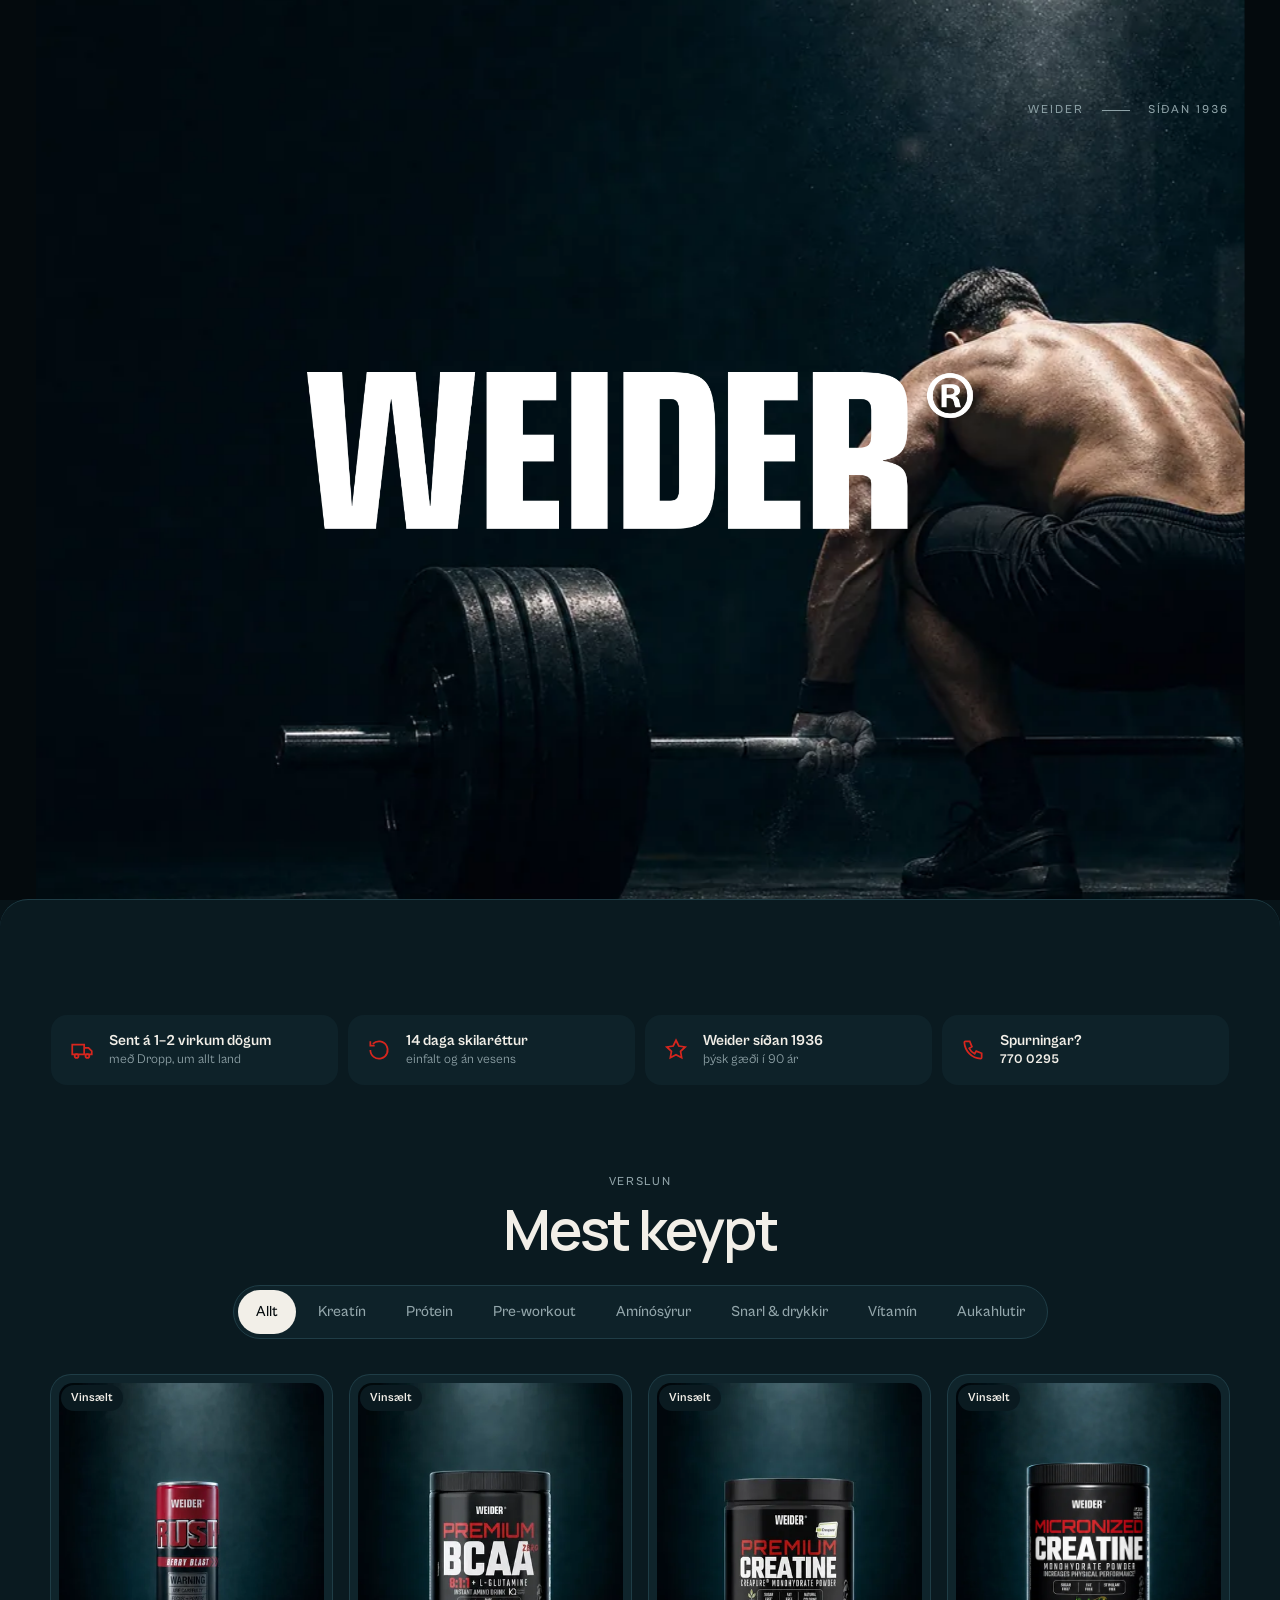
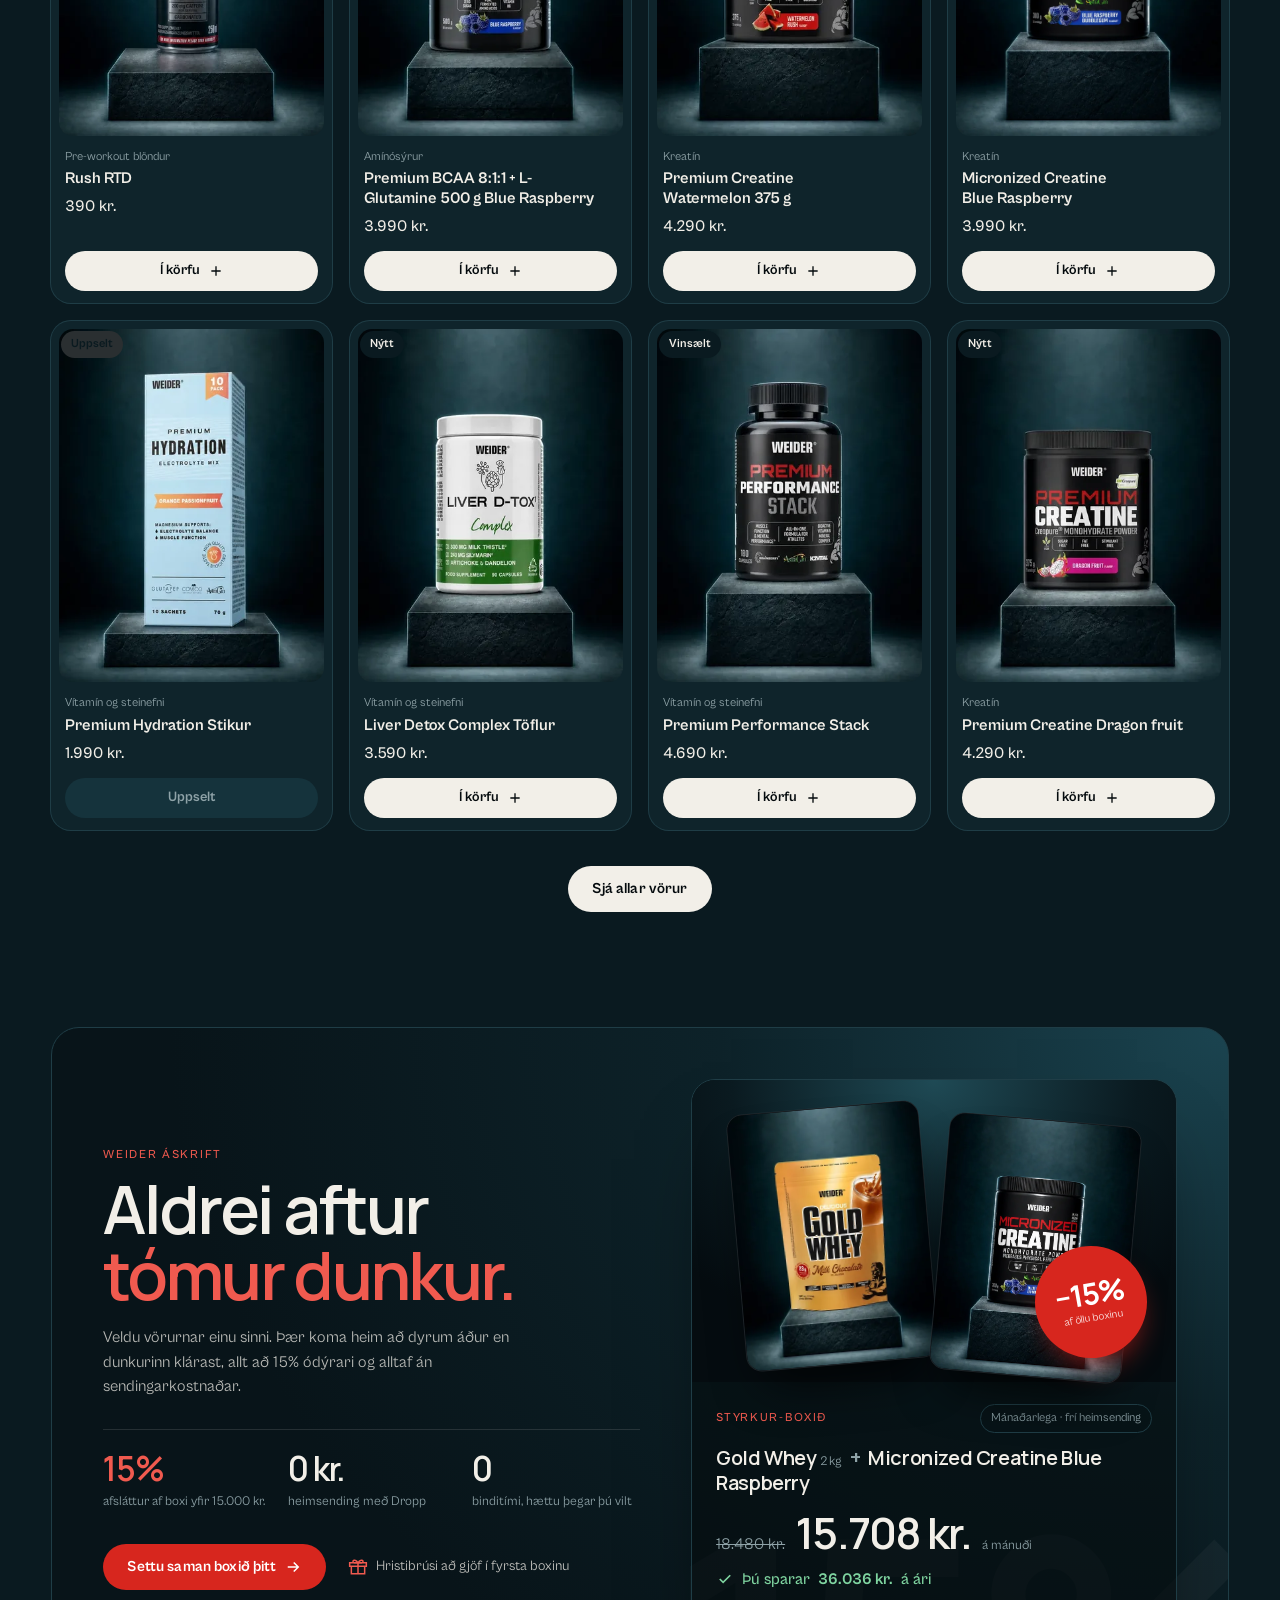
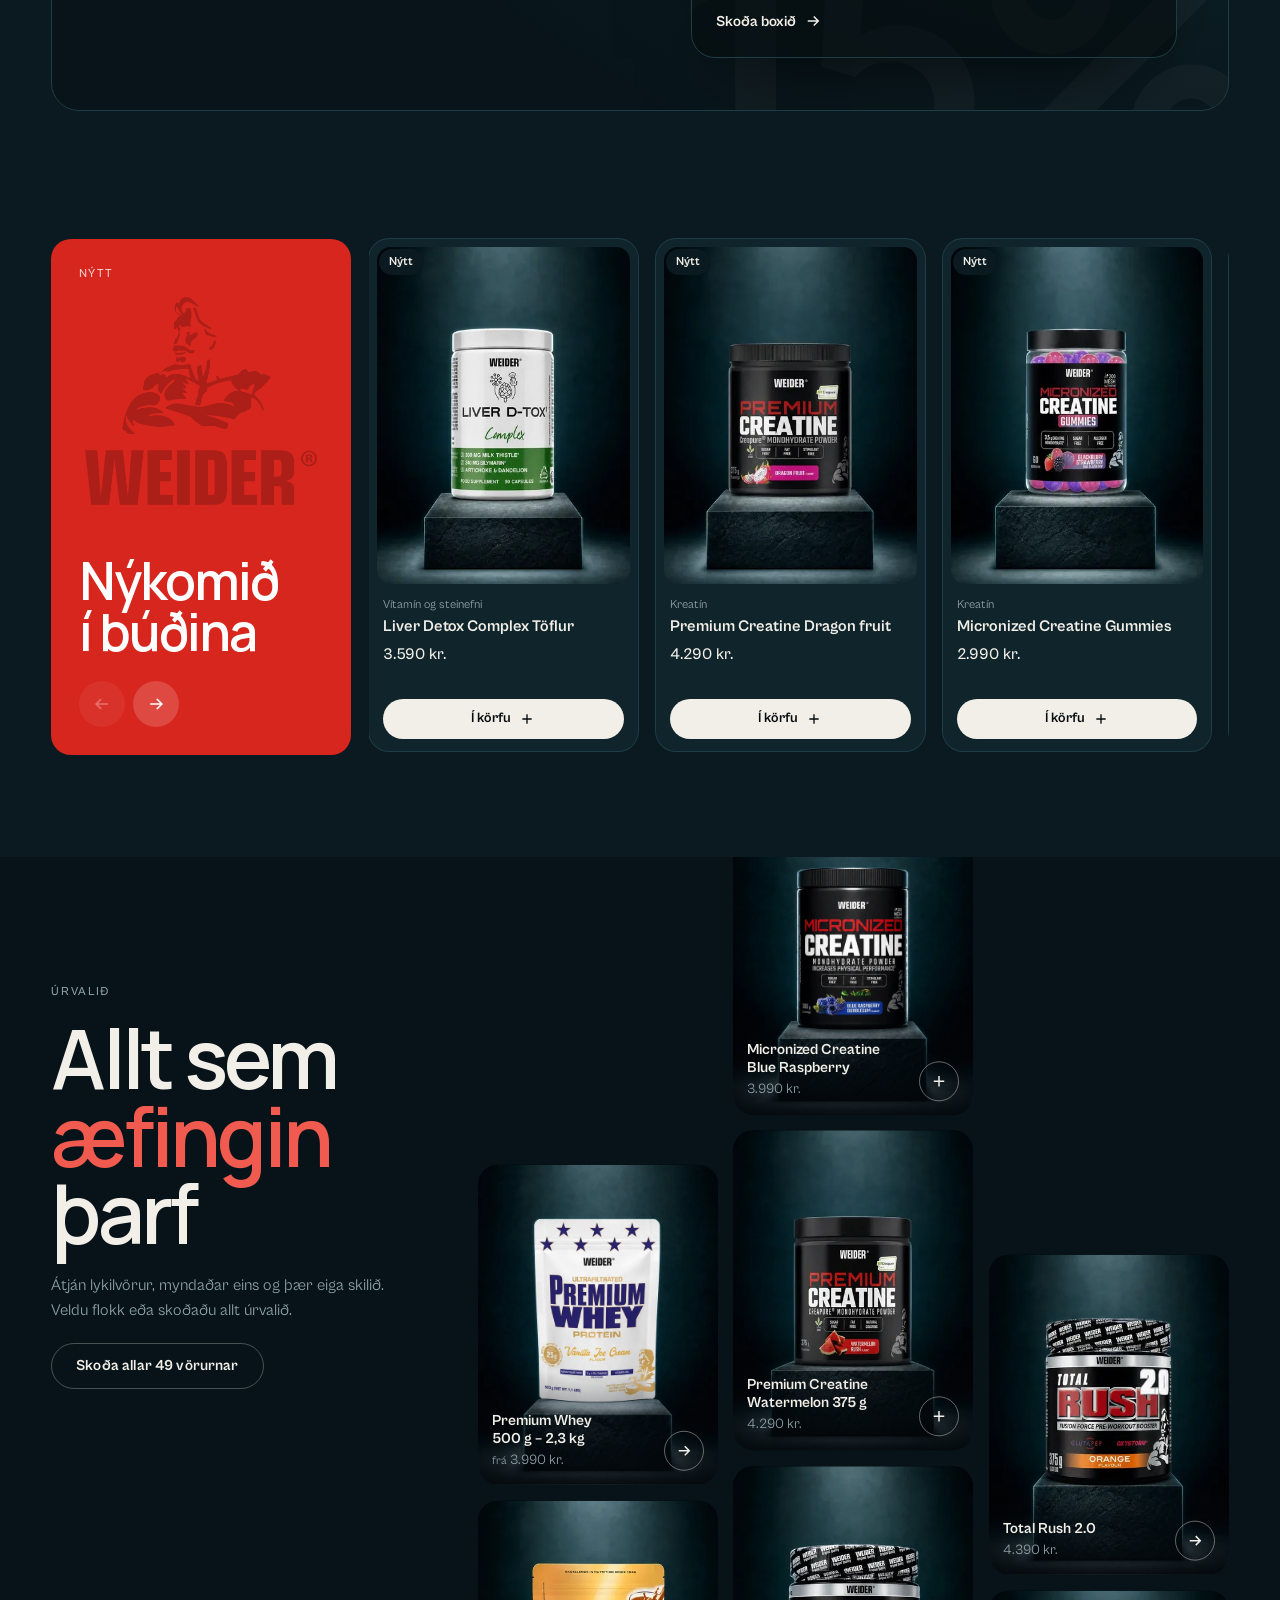
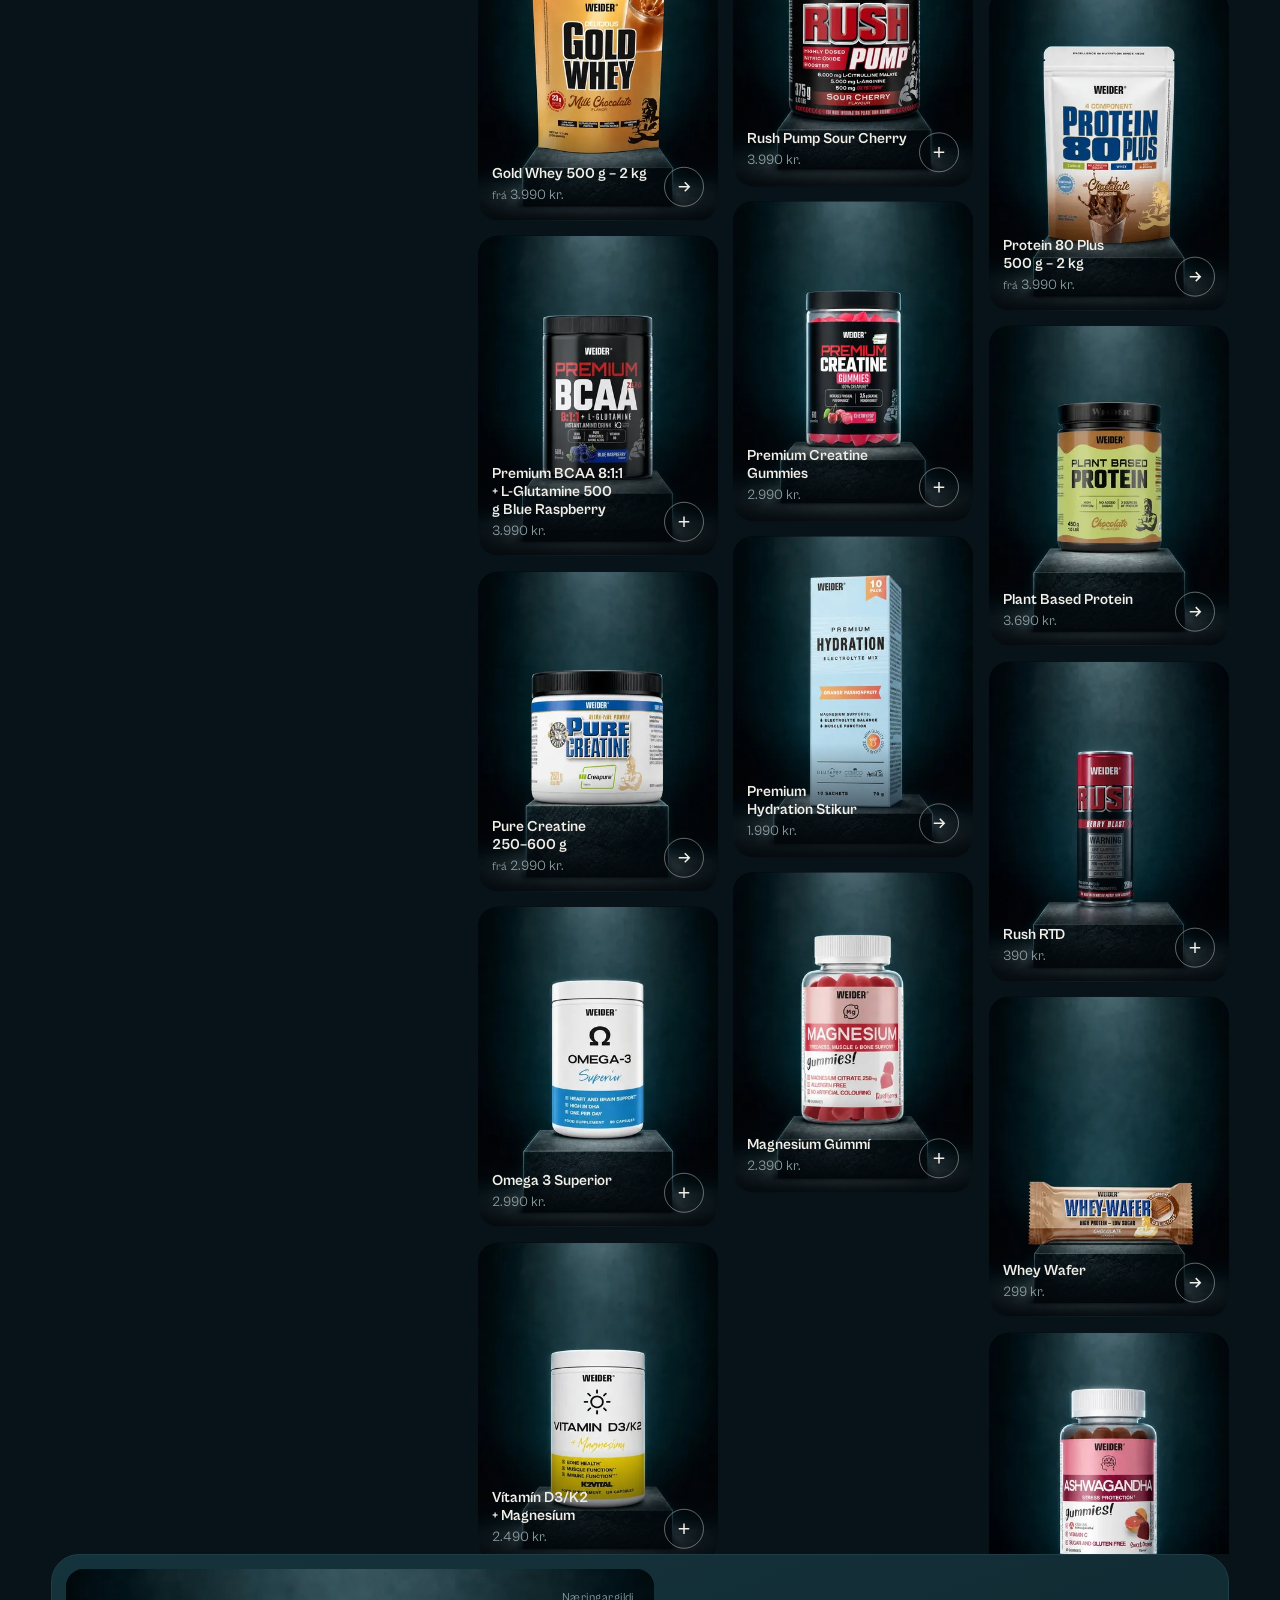
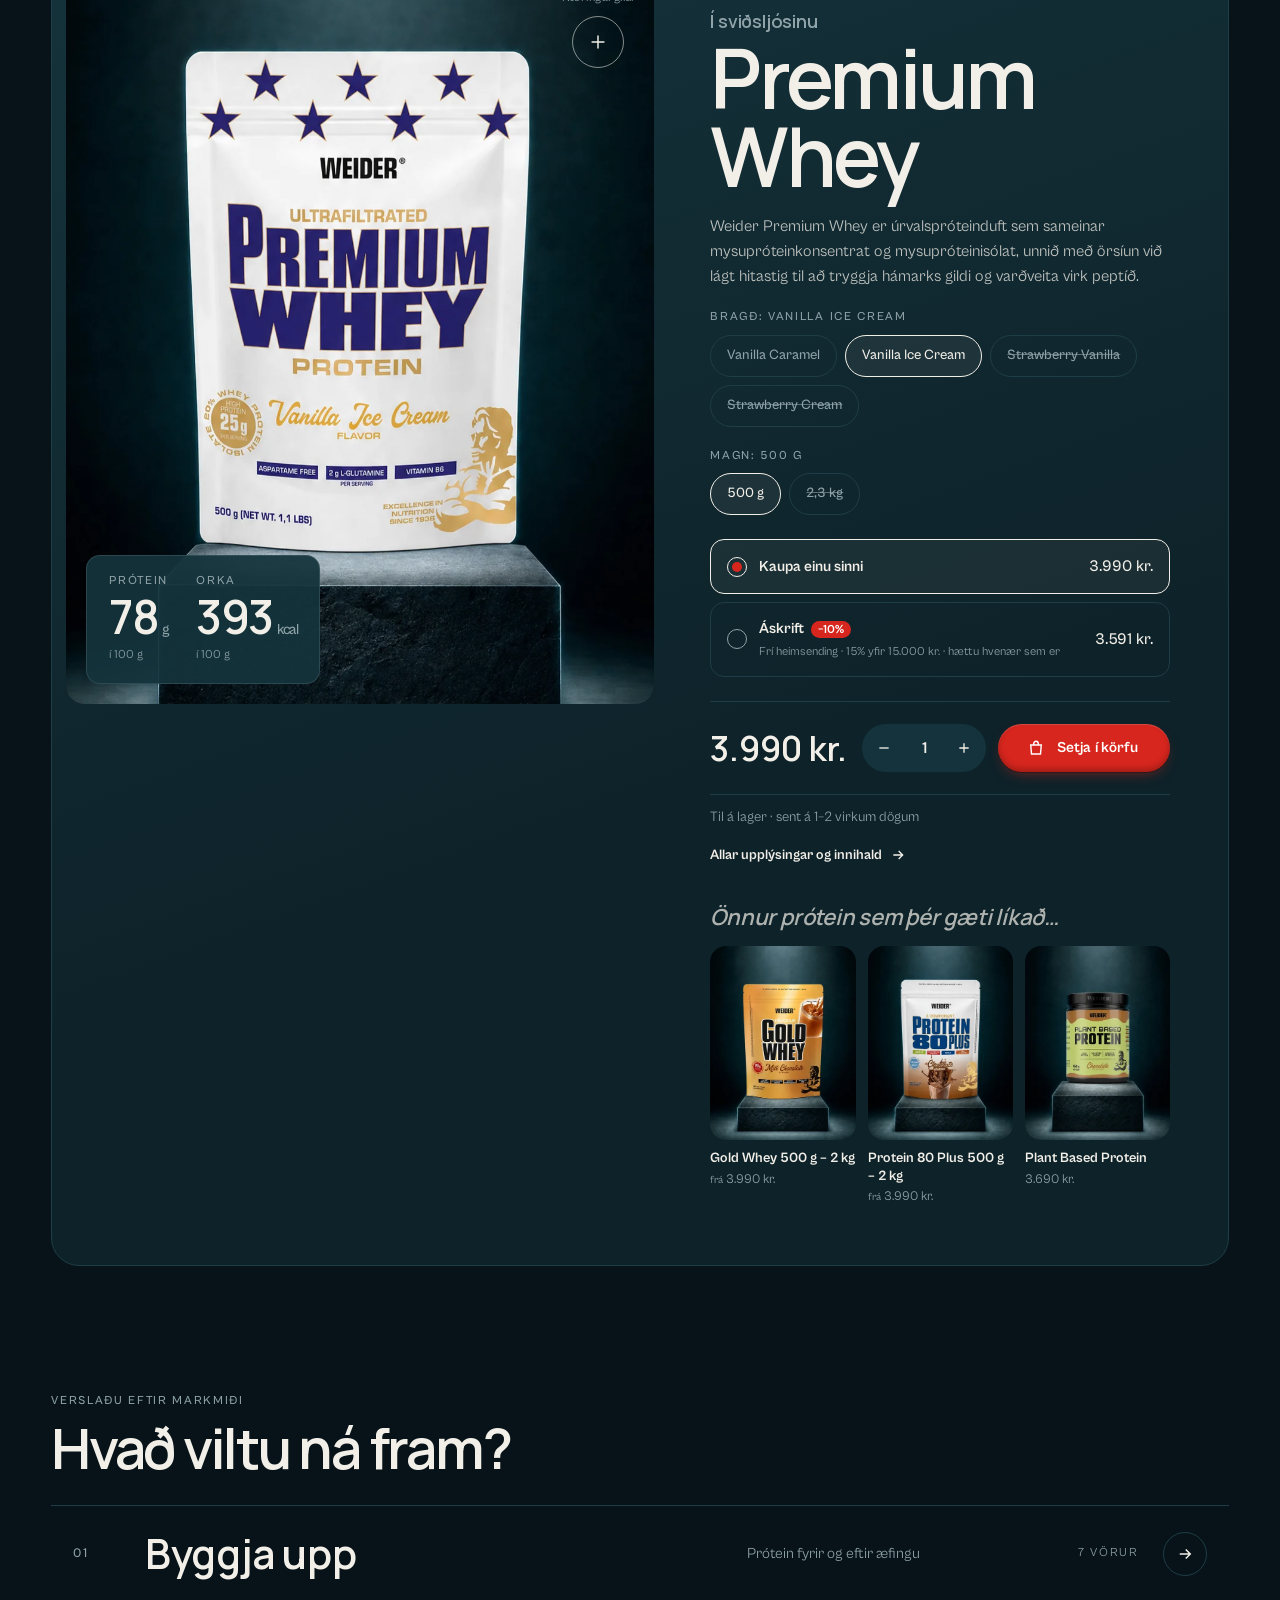
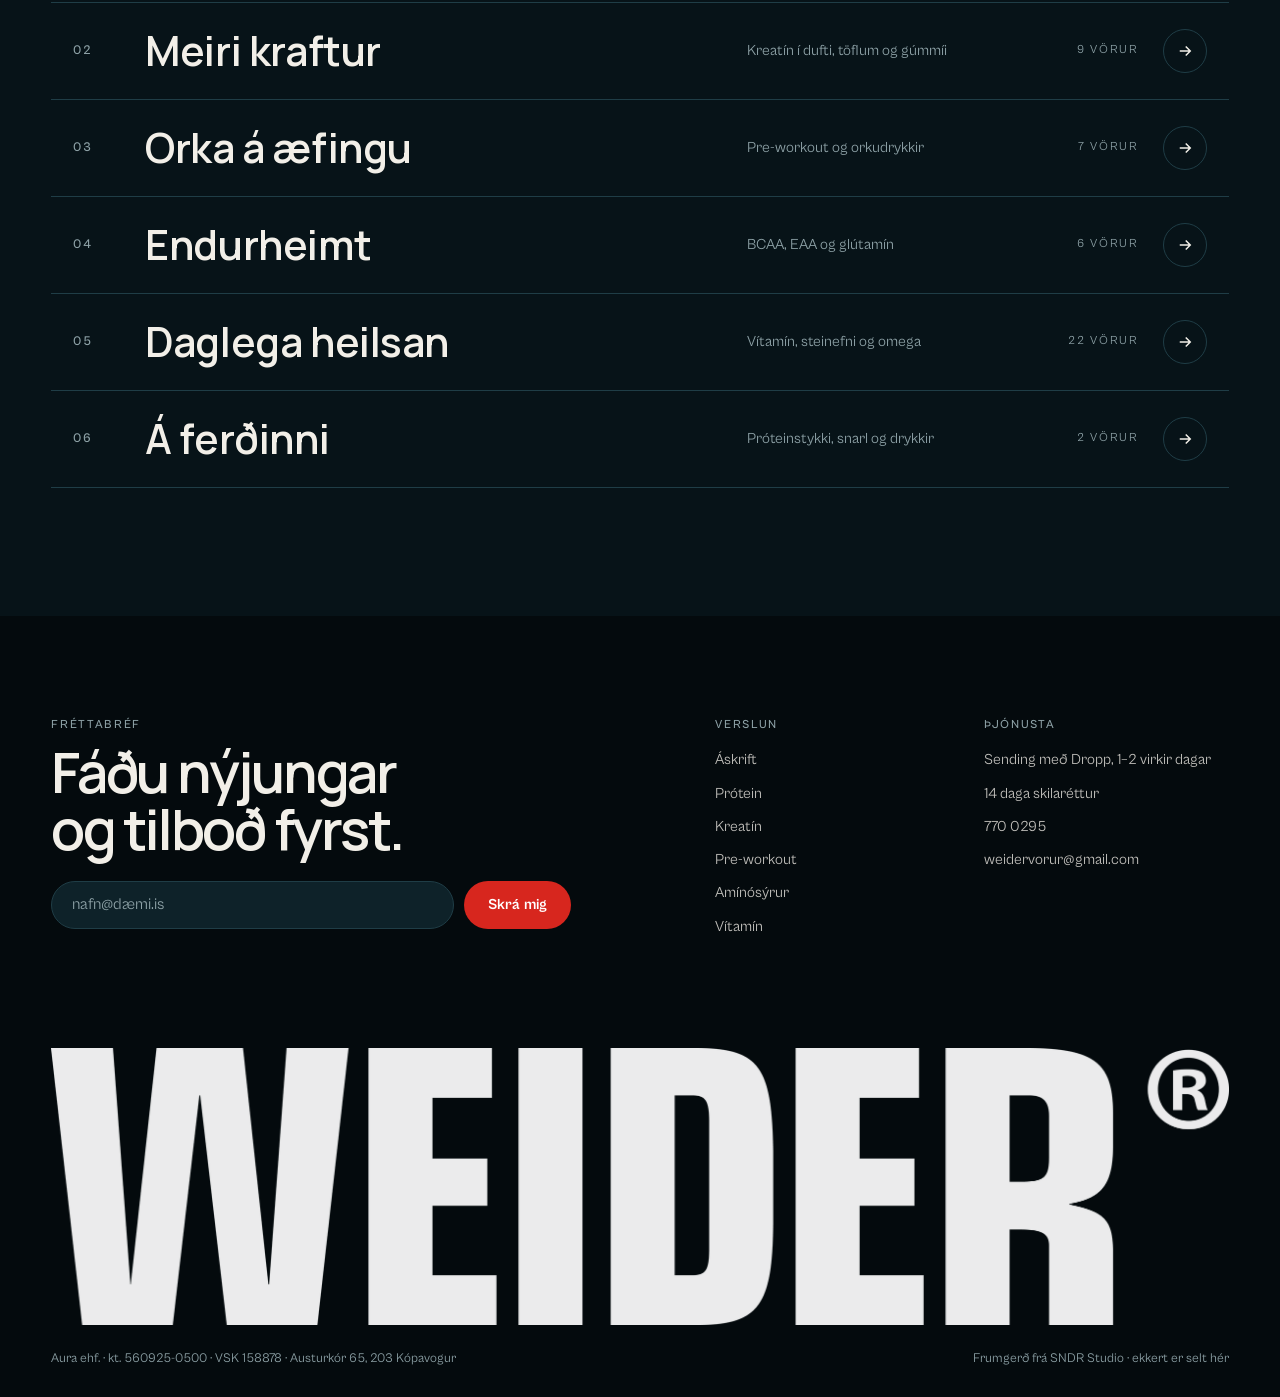
==== index.html @ 3c4c66a8 "Deploy ba77a31 (noindex preview)" ====
<!doctype html>
<html lang="is">
<head>
<meta charset="utf-8">
<meta name="viewport" content="width=device-width, initial-scale=1, viewport-fit=cover">
<meta name="robots" content="noindex, nofollow">
<meta name="theme-color" content="#071318">
<link rel="icon" href="assets/favicon-32.png" sizes="32x32" type="image/png">
<link rel="icon" href="assets/favicon-48.png" sizes="48x48" type="image/png">
<link rel="apple-touch-icon" href="assets/apple-touch-icon.png">
<link rel="preload" href="assets/fonts/Manrope-Variable.woff2" as="font" type="font/woff2" crossorigin>
<link rel="preload" href="assets/fonts/CabinetGrotesk-Medium.woff2" as="font" type="font/woff2" crossorigin>
<script>(function(){var r=document.documentElement;r.classList.add('js');function s(v){if(r.getAttribute('data-input')!==v)r.setAttribute('data-input',v)}addEventListener('pointerdown',function(){s('pointer')},true);addEventListener('keydown',function(e){if(e.key==='Shift'||e.key==='Control'||e.key==='Alt'||e.key==='Meta')return;s('key')},true)})();</script>
<script src="assets/vendor/focus-guard.js?v=ba77a31"></script>
<link rel="stylesheet" href="assets/vendor/focus-guard.css?v=ba77a31">
<link rel="stylesheet" href="assets/site.css?v=ba77a31">

<link rel="preload" as="image" href="assets/img/hero/lift-1600.webp" imagesrcset="assets/img/hero/lift-900.webp 900w, assets/img/hero/lift-1600.webp 1600w, assets/img/hero/lift-2400.webp 2400w" imagesizes="100vw" media="(min-width: 761px)" fetchpriority="high">
<link rel="preload" as="image" href="assets/img/hero/whey-900.webp" imagesrcset="assets/img/hero/whey-900.webp 900w, assets/img/hero/whey-1400.webp 1400w" imagesizes="100vw" media="(max-width: 760px)" fetchpriority="high">
<title>Weider á Íslandi · Fæðubótarefni síðan 1936</title>
<meta name="description" content="Weider prótein, kreatín, pre-workout og vítamín. Sending með Dropp á 1–2 virkum dögum.">
</head>
<body class="home">
<div class="ldr" id="ldr" aria-hidden="true"><div class="ldr-man"><video muted playsinline preload="auto" poster="assets/loader/flex-first.jpg"><source src="assets/loader/flex.mp4" type="video/mp4; codecs=avc1.640028"><source src="assets/loader/flex.webm" type="video/webm; codecs=vp9"></video></div></div>
<script>(function(){if(!matchMedia('(prefers-reduced-motion: reduce)').matches)document.documentElement.classList.add('ldr-on')})();</script>
<a class="skip" href="#main">Hoppa í efni</a>
<header class="hdr" id="hdr">
  <a class="logo" href="index.html" aria-label="Weider, forsíða"><span class="logo-in"><img src="assets/logo/weider-white.webp?v=ba77a31" alt="Weider" width="2400" height="565"></span></a>
  <nav class="pills" aria-label="Aðalvalmynd">
    <button class="shop-btn" type="button" aria-expanded="false" aria-controls="mega">Verslun <svg viewBox="0 0 24 24" fill="none" stroke="currentColor" stroke-width="2" aria-hidden="true"><path d="m6 9 6 6 6-6"/></svg></button>
    <a href="vorur.html?c=protein" data-nav="protein">Prótein</a>
    <a href="vorur.html?c=kreatin" data-nav="kreatin">Kreatín</a>
    <a href="vorur.html?c=pre" data-nav="pre">Pre-workout</a>
    <a href="askrift.html" data-nav="askrift" class="pill-ask">Áskrift <em>−15%</em></a>
  </nav>
  <div class="mega" id="mega" tabindex="-1" role="region" aria-label="Allir vöruflokkar" hidden>
    <div class="mega-grid"></div>
    <div class="mega-f"><button class="mega-s srch-btn" type="button" aria-controls="srch" aria-expanded="false"><svg viewBox="0 0 24 24" fill="none" stroke="currentColor" stroke-width="1.8" aria-hidden="true"><circle cx="11" cy="11" r="6.5"/><path d="m20 20-4.2-4.2"/></svg><span>Leita að vöru, bragði eða flokki…</span><kbd class="kbd">⌘K</kbd></button><a class="mega-all" href="vorur.html">Sjá allar vörur</a></div>
  </div>
  <div class="hdr-r">
    <button class="ico srch-btn" type="button" aria-label="Leita (⌘K)" aria-controls="srch" aria-expanded="false"><svg viewBox="0 0 24 24" fill="none" stroke="currentColor" stroke-width="1.8" aria-hidden="true"><circle cx="11" cy="11" r="6.5"/><path d="m20 20-4.2-4.2"/></svg><kbd class="kbd" aria-hidden="true">⌘K</kbd></button>
    <button class="cart-btn" type="button" aria-label="Karfa, 0 vörur" aria-controls="cart" aria-expanded="false"><svg viewBox="0 0 24 24" fill="none" stroke="currentColor" stroke-width="1.8" aria-hidden="true"><path d="M5 8h14l-1 12H6L5 8Z"/><path d="M9 8V6a3 3 0 0 1 6 0v2"/></svg><span class="cart-n">0</span></button>
    <button class="menu-btn" type="button" aria-label="Opna valmynd" aria-controls="mnav" aria-expanded="false"><span></span><span></span></button>
  </div>
</header>
<div class="srch" id="srch" role="dialog" aria-modal="true" aria-label="Leita í vörum" hidden>
  <div class="srch-scrim"></div>
  <div class="srch-p" tabindex="-1">
    <div class="srch-f"><svg viewBox="0 0 24 24" fill="none" stroke="currentColor" stroke-width="1.8" aria-hidden="true"><circle cx="11" cy="11" r="6.5"/><path d="m20 20-4.2-4.2"/></svg><label class="sr" for="sq">Leita í vörum</label><input id="sq" type="search" role="combobox" aria-expanded="true" aria-controls="srch-l" aria-autocomplete="list" placeholder="Leita að vöru, bragði eða flokki…" autocomplete="off" autocapitalize="off" autocorrect="off" spellcheck="false" enterkeyhint="search"><button class="srch-x" type="button" aria-label="Loka leit"><kbd class="kbd">Esc</kbd><span class="srch-xt" aria-hidden="true">Loka</span></button></div>
    <div class="srch-b" id="srch-b"></div>
    <p class="srch-hint" aria-hidden="true"><span><kbd class="kbd">↑</kbd><kbd class="kbd">↓</kbd> velja</span><span><kbd class="kbd">Enter</kbd> opna</span><span><kbd class="kbd">Esc</kbd> loka</span></p>
    <p class="sr" id="srch-live" role="status" aria-live="polite"></p>
  </div>
</div>
<div class="mnav" id="mnav" tabindex="-1" role="dialog" aria-modal="true" aria-label="Valmynd" hidden>
  <nav aria-label="Valmynd">
    <a href="vorur.html">Allar vörur</a>
    <a href="askrift.html">Áskrift</a>
    <a href="vorur.html?c=protein">Prótein</a>
    <a href="vorur.html?c=kreatin">Kreatín</a>
    <a href="vorur.html?c=pre">Pre-workout blöndur</a>
    <a href="vorur.html?c=amino">Amínósýrur</a>
    <a href="vorur.html?c=snarl">Prótein-snarl &amp; drykkir</a>
    <a href="vorur.html?c=vitamin">Vítamín og steinefni</a>
    <a href="vorur.html?c=aukahlutir">Aukahlutir</a>
  </nav>
  <p class="mnav-f">Sending með Dropp á 1–2 virkum dögum</p>
</div>

<main id="main">

  <!-- HERO: full-bleed photo shrinks into a framed card, cards rise, the word inverts over them (video teardown) -->
  <div class="stack">
  <section class="hero" aria-labelledby="hero-t">
    <div class="hero-stage">
      <div class="hero-frame" aria-hidden="true"></div>
      <figure class="hero-main"><picture><source media="(max-width: 760px)" srcset="assets/img/hero/whey-900.webp 900w, assets/img/hero/whey-1400.webp 1400w" sizes="100vw"><img src="assets/img/hero/lift-1600.webp" srcset="assets/img/hero/lift-900.webp 900w, assets/img/hero/lift-1600.webp 1600w, assets/img/hero/lift-2400.webp 2400w" sizes="100vw" alt="Dimmur lyftingasalur, krítaðar hendur og hlaðin stöng" width="2400" height="1350" fetchpriority="high"></picture></figure>
      <a class="hero-card hc-a" href="vara.html?h=premium-whey"><span class="hc-img"><img src="assets/img/p/premium-whey-600.webp" alt="" width="600" height="800"></span><span class="hc-cap"><span><b>Premium Whey</b><small>frá 3.990 kr.</small></span><i aria-hidden="true"><svg viewBox="0 0 24 24" fill="none" stroke="currentColor" stroke-width="2"><path d="M5 12h14M13 6l6 6-6 6"/></svg></i></span></a>
      <a class="hero-card hc-b" href="vara.html?h=micronized-creatine"><span class="hc-img"><img src="assets/img/p/micronized-creatine-600.webp" alt="" width="600" height="800"></span><span class="hc-cap"><span><b>Micronized Creatine</b><small>3.990 kr.</small></span><i aria-hidden="true"><svg viewBox="0 0 24 24" fill="none" stroke="currentColor" stroke-width="2"><path d="M5 12h14M13 6l6 6-6 6"/></svg></i></span></a>
      <div class="hero-shade" aria-hidden="true"></div>
      <h1 class="sr" id="hero-t">Weider á Íslandi: prótein, kreatín og fæðubótarefni síðan 1936</h1>
    </div>
    <div class="hero-ui">
      <p class="hero-k"><span>Weider</span><span>síðan 1936</span></p>
      <div class="hero-b">
        <p class="hero-p">Prótein, kreatín og orka sem íþróttafólk hefur treyst í 90 ár. Sent heim með Dropp á 1–2 virkum dögum.</p>
        <div class="hero-cta"><a class="btn red" href="vorur.html">Versla núna</a><a class="btn ghost" href="#mest">Mest keypt</a></div>
      </div>
      <div class="hero-scroll" aria-hidden="true"><span></span></div>
    </div>
  </section>

  <!-- CREAM SHEET slides up over the sticky hero (NYRO shop panel) -->
  <div class="sheet">
    <ul class="svc" aria-label="Þjónusta">
      <li><svg viewBox="0 0 24 24" fill="none" stroke="currentColor" stroke-width="1.6" aria-hidden="true"><path d="M3 7h11v9H3zM14 10h4l3 3v3h-7z"/><circle cx="7" cy="17.5" r="1.8"/><circle cx="17" cy="17.5" r="1.8"/></svg><span><b>Sent á 1–2 virkum dögum</b>með Dropp, um allt land</span></li>
      <li><svg viewBox="0 0 24 24" fill="none" stroke="currentColor" stroke-width="1.6" aria-hidden="true"><path d="M4 12a8 8 0 1 0 2.3-5.6M4 4v4h4"/></svg><span><b>14 daga skilaréttur</b>einfalt og án vesens</span></li>
      <li><svg viewBox="0 0 24 24" fill="none" stroke="currentColor" stroke-width="1.6" aria-hidden="true"><path d="M12 3l2.6 5.3 5.9.9-4.3 4.1 1 5.8L12 16.4 6.8 19.1l1-5.8L3.5 9.2l5.9-.9z"/></svg><span><b>Weider síðan 1936</b>þýsk gæði í 90 ár</span></li>
      <li><svg viewBox="0 0 24 24" fill="none" stroke="currentColor" stroke-width="1.6" aria-hidden="true"><path d="M5 4h4l2 5-2.5 1.5a11 11 0 0 0 5 5L15 13l5 2v4a1 1 0 0 1-1 1A16 16 0 0 1 4 5a1 1 0 0 1 1-1"/></svg><span><b>Spurningar?</b><a href="tel:+3547700295">770 0295</a></span></li>
    </ul>
    <section class="best" id="mest" aria-labelledby="best-t">
      <div class="sec-h center">
        <p class="lbl">Verslun</p>
        <h2 class="h2" id="best-t">Mest keypt</h2>
      </div>
      <div class="tabs" role="tablist" aria-label="Flokkar">
        <span class="tab-ind" aria-hidden="true"></span>
      </div>
      <div class="grid best-grid" id="best-grid" role="tabpanel" aria-live="polite"></div>
      <div class="center"><a class="btn ink" href="vorur.html">Sjá allar vörur</a></div>
    </section>

    <!-- SUBSCRIPTION BANNER (NYRO's dark subscription band, Weider Áskrift) -->
    <section class="ask-band" aria-labelledby="ab-t">
      <div class="ask-l">
        <p class="lbl">Weider Áskrift</p>
        <h2 class="h2" id="ab-t">Aldrei aftur <em>tómur dunkur.</em></h2>
        <p class="ask-sub">Veldu vörurnar einu sinni. Þær koma heim að dyrum áður en dunkurinn klárast, allt að 15% ódýrari og alltaf án sendingarkostnaðar.</p>
        <ul class="ask-stats">
          <li><strong>15%</strong><span>afsláttur af boxi yfir 15.000 kr.</span></li>
          <li><strong>0 kr.</strong><span>heimsending með Dropp</span></li>
          <li><strong>0</strong><span>binditími, hættu þegar þú vilt</span></li>
        </ul>
        <div class="ask-cta"><a class="btn red" href="askrift.html">Settu saman boxið þitt <svg viewBox="0 0 24 24" fill="none" stroke="currentColor" stroke-width="2" aria-hidden="true"><path d="M5 12h14M13 6l6 6-6 6"/></svg></a><span class="ask-gift"><svg viewBox="0 0 24 24" fill="none" stroke="currentColor" stroke-width="1.8" aria-hidden="true"><path d="M4 11h16v9H4zM2 7h20v4H2zM12 7v13M12 7c-2-4-6-4-6-1.5S9.5 7 12 7m0 0c2-4 6-4 6-1.5S14.5 7 12 7"/></svg>Hristibrúsi að gjöf í fyrsta boxinu</span></div>
      </div>
      <a class="ask-r" id="ask-teaser" href="askrift.html" aria-label="Styrkur-boxið í áskrift"></a>
    </section>

    <!-- NEW-IN SLIDER (NYRO "Good Deals" row) -->
    <section class="deals" aria-labelledby="deal-t">
      <div class="deal-tile">
        <p class="lbl">Nýtt</p>
        <h2 class="h2" id="deal-t">Nýkomið í búðina</h2>
        <div class="deal-arrows"><button class="arr prev" type="button" aria-label="Fyrri vörur"><svg viewBox="0 0 24 24" fill="none" stroke="currentColor" stroke-width="2" aria-hidden="true"><path d="M19 12H5M11 6l-6 6 6 6"/></svg></button><button class="arr next" type="button" aria-label="Næstu vörur"><svg viewBox="0 0 24 24" fill="none" stroke="currentColor" stroke-width="2" aria-hidden="true"><path d="M5 12h14M13 6l6 6-6 6"/></svg></button></div>
      </div>
      <div class="rail" id="new-rail" tabindex="0" aria-label="Nýjar vörur, renndu til hliðar"></div>
    </section>
  </div>
  </div>

  <!-- SLIDING COLUMNS: three columns of lit products drift against each other while you scroll -->
  <section class="cols" aria-labelledby="cols-t">
    <div class="cols-h">
      <p class="lbl">Úrvalið</p>
      <h2 class="h1" id="cols-t">Allt sem <em>æfingin</em> þarf</h2>
      <p class="cols-p">Átján lykilvörur, myndaðar eins og þær eiga skilið. Veldu flokk eða skoðaðu allt úrvalið.</p>
      <a class="btn ghost" href="vorur.html">Skoða allar 49 vörurnar</a>
    </div>
    <div class="cols-wrap">
      <div class="col c1"></div>
      <div class="col c2"></div>
      <div class="col c3"></div>
    </div>
  </section>

  <!-- SPOTLIGHT (Jetset product page composition on the home page) -->
  <section class="spot" aria-labelledby="spot-t">
    <div class="spot-card">
      <div class="spot-l">
        <img class="spot-img" src="assets/img/p/premium-whey-1100.webp" alt="Weider Premium Whey, Vanilla Ice Cream, 500 g" width="1100" height="1467" loading="lazy">
        <a class="spot-more" href="vara.html?h=premium-whey"><span>Næringargildi</span><i aria-hidden="true"><svg viewBox="0 0 24 24" fill="none" stroke="currentColor" stroke-width="1.6"><path d="M12 5v14M5 12h14"/></svg></i></a>
        <div class="stat"><p><span class="lbl">Prótein</span><strong>78<small>g</small></strong><span class="per">í 100 g</span></p><p><span class="lbl">Orka</span><strong>393<small>kcal</small></strong><span class="per">í 100 g</span></p></div>
      </div>
      <div class="spot-r">
        <div class="spot-top" id="quick"></div>
        <div class="spot-rel">
          <p class="kick it">Önnur prótein sem þér gæti líkað…</p>
          <div class="arches"></div>
        </div>
      </div>
    </div>
  </section>

  <!-- SHOP BY GOAL -->
  <section class="goals" aria-labelledby="goals-t">
    <div class="sec-h"><p class="lbl">Verslaðu eftir markmiði</p><h2 class="h2" id="goals-t">Hvað viltu ná fram?</h2></div>
    <div class="gl" id="goal-row"></div>
  </section>

</main>
<footer class="ftr">
  <div class="ftr-top">
    <div class="ftr-news">
      <p class="lbl">Fréttabréf</p>
      <h2 class="h2">Fáðu nýjungar og tilboð fyrst.</h2>
      <form class="news" novalidate>
        <label class="sr" for="nl">Netfang</label>
        <input id="nl" type="email" name="email" placeholder="nafn@dæmi.is" autocomplete="email" spellcheck="false" required>
        <button class="btn red" type="submit">Skrá mig</button>
        <p class="news-msg" role="status" aria-live="polite"></p>
      </form>
    </div>
    <nav class="ftr-cols" aria-label="Fótur">
      <div><p class="lbl">Verslun</p><a href="askrift.html">Áskrift</a><a href="vorur.html?c=protein">Prótein</a><a href="vorur.html?c=kreatin">Kreatín</a><a href="vorur.html?c=pre">Pre-workout</a><a href="vorur.html?c=amino">Amínósýrur</a><a href="vorur.html?c=vitamin">Vítamín</a></div>
      <div><p class="lbl">Þjónusta</p><span>Sending með Dropp, 1–2 virkir dagar</span><span>14 daga skilaréttur</span><a href="tel:+3547700295">770 0295</a><a href="mailto:weidervorur@gmail.com">weidervorur@gmail.com</a></div>
    </nav>
  </div>
  <img class="ftr-logo" src="assets/logo/weider-white.webp?v=ba77a31" alt="" width="2400" height="565" loading="lazy">
  <div class="ftr-legal"><span>Aura ehf. · kt. 560925-0500 · VSK 158878 · Austurkór 65, 203 Kópavogur</span><span>Frumgerð frá SNDR Studio · ekkert er selt hér</span></div>
</footer>
<div class="scrim" hidden></div>
<aside class="drawer" id="cart" tabindex="-1" role="dialog" aria-modal="true" aria-label="Karfa" hidden>
  <div class="dr-h"><h2 class="h3">Karfan</h2><button class="x" type="button" aria-label="Loka körfu"><svg viewBox="0 0 24 24" fill="none" stroke="currentColor" stroke-width="1.8" aria-hidden="true"><path d="M6 6l12 12M18 6 6 18"/></svg></button></div>
  <div class="dr-list"></div>
  <div class="dr-f"><div class="dr-rows"></div><div class="dr-sum"><span>Samtals</span><strong class="dr-total">0 kr.</strong></div><p class="dr-note">Sending reiknast í næsta skrefi.</p><button class="btn red wide dr-go" type="button">Áfram í greiðslu</button><p class="dr-msg" role="status" aria-live="polite"></p></div>
</aside>
<script src="assets/vendor/gsap.min.js?v=ba77a31" defer></script>
<script src="assets/vendor/ScrollTrigger.min.js?v=ba77a31" defer></script>
<script src="assets/data.js?v=ba77a31" defer></script>
<script src="assets/site.js?v=ba77a31" defer></script>

</body>
</html>
---- assets/vendor/focus-guard.css ----
/* focus-guard.css: pairs with focus-guard.js. No ring after a tap or a click; every ring for the keyboard.
   Text fields keep theirs (the user is typing there whatever opened it). */
html[data-input="pointer"] :focus-visible:not(input):not(textarea):not(select):not([contenteditable="true"]) { outline: none; }
/* a focus target that is only a container (a menu panel, a dialog, a drawer): never ring it */
[tabindex="-1"]:focus { outline: none; }
---- assets/site.css ----
/* Weider v3 — tokens from _docs/weider-v3-2026-11-15/design.md */
/* display face: Manrope (Sindri picked it from 4 options on 15 Nov, after Stardom and Clash Display), variable 200-800 */
@font-face { font-family: "Manrope"; src: url(fonts/Manrope-Variable.woff2) format("woff2"); font-weight: 200 800; font-display: swap; }
@font-face { font-family: "Cabinet Grotesk"; src: url(fonts/CabinetGrotesk-Regular.woff2) format("woff2"); font-weight: 400; font-display: swap; }
@font-face { font-family: "Cabinet Grotesk"; src: url(fonts/CabinetGrotesk-Medium.woff2) format("woff2"); font-weight: 500; font-display: swap; }
@font-face { font-family: "Cabinet Grotesk"; src: url(fonts/CabinetGrotesk-Bold.woff2) format("woff2"); font-weight: 700; font-display: swap; }

:root {
  --ground: #071318; --deep: #040A0D; --shot: #03070B; --surface: #0E2229; --raised: #15333C; --line: #1F3D46;
  --ink: #F2EFE8; --mute: #8FA3A8; --panel: #0A1A20; --card: #0F242B; --pink: #F2EFE8; --pmute: #93A6AB;
  --red: #D7261E; --red-t: #F05A4F;
  --serif: "Manrope", "Cabinet Grotesk", system-ui, sans-serif; --sans: "Cabinet Grotesk", system-ui, -apple-system, sans-serif;
  --pad: clamp(16px, 4vw, 56px); --r-card: 20px; --r-frame: 28px;
  --ease: cubic-bezier(.22, 1, .36, 1); --io: cubic-bezier(.76, 0, .24, 1);
  --hdr: 76px;
}
*, *::before, *::after { box-sizing: border-box; }
html { -webkit-text-size-adjust: 100%; scroll-padding-top: 124px; color-scheme: dark; }
a, button, input, select { touch-action: manipulation; -webkit-tap-highlight-color: transparent; }
.h1, .h2, .h3, .pc-n, .dc-n { text-wrap: balance; }
.price-l, .pc-p, .dc-p, .line-p, .dr-total, .stat strong { font-variant-numeric: tabular-nums; }
@media (hover: hover) { .tabs button:not([aria-selected="true"]):hover { color: var(--pink); } }
body { margin: 0; background: var(--ground); color: var(--ink); font: 400 16px/1.55 var(--sans); -webkit-font-smoothing: antialiased; overflow-x: clip; }
img { display: block; max-width: 100%; height: auto; }
a { color: inherit; text-decoration: none; }
button, input, select { font: inherit; color: inherit; }
button { cursor: pointer; background: none; border: 0; padding: 0; }
h1, h2, h3, p, ul, figure { margin: 0; }
ul { padding: 0; list-style: none; }
.sr { position: absolute; width: 1px; height: 1px; overflow: hidden; clip: rect(0 0 0 0); white-space: nowrap; }
.skip { position: fixed; left: 12px; top: -60px; z-index: 100; background: var(--ink); color: var(--pink); padding: 10px 16px; border-radius: 999px; }
.skip:focus { top: 12px; }
:focus-visible { outline: 2px solid var(--red-t); outline-offset: 3px; }

/* type */
.lbl { font: 500 12px/1.2 var(--sans); letter-spacing: .14em; text-transform: uppercase; color: var(--mute); }
.h1 { font: 600 clamp(44px, 6.4vw, 104px)/.95 var(--serif); letter-spacing: -.015em; }
.h2 { font: 600 clamp(34px, 4.4vw, 64px)/1 var(--serif); letter-spacing: -.01em; }
.h3 { font: 600 28px/1.05 var(--serif); }
.h1 em, .h2 em { font-style: normal; color: var(--red-t); }
.kick { font: 600 20px/1 var(--serif); color: var(--mute); }
.kick.sm { font-size: 18px; margin-top: 36px; }
.center { text-align: center; }

/* buttons */
.btn { display: inline-flex; align-items: center; justify-content: center; gap: 8px; min-height: 46px; padding: 0 24px; border-radius: 999px; font-weight: 700; font-size: 15px; letter-spacing: .01em; transition: background-color .25s, color .25s, border-color .25s, transform .5s var(--ease); white-space: nowrap; }
.btn:active { transform: scale(.97); transition-duration: .1s; }
.btn.red { background: var(--red); color: #fff; }
.btn.ghost { border: 1px solid rgba(242,239,232,.28); color: var(--ink); }
.btn.ink { background: var(--pink); color: var(--panel); }
.btn.wide { width: 100%; }
.btn[disabled] { opacity: .45; cursor: not-allowed; }
@media (hover: hover) {
  .btn.red:hover { background: #B81E17; }
  .btn.ghost:hover { border-color: var(--ink); background: rgba(242,239,232,.06); }
  .btn.ink:hover { background: #24292b; }
}

/* header (Jetset pill nav) */
.hdr { position: fixed; inset: 0 0 auto; z-index: 40; height: var(--hdr); display: grid; grid-template-columns: 1fr auto 1fr; align-items: center; padding: 0 var(--pad); transition: background-color .4s, border-color .4s; border-bottom: 1px solid transparent; }
.hdr.solid { background: rgba(7,19,24,.86); -webkit-backdrop-filter: blur(14px); backdrop-filter: blur(14px); border-color: rgba(31,61,70,.7); }
.logo { position: relative; z-index: 2; display: block; width: max-content; }
.logo-in { display: block; }
.logo img { height: 24px; width: auto; transform-origin: 0 0; will-change: transform; }
.pills { display: flex; gap: 2px; padding: 4px; border-radius: 999px; background: rgba(14,34,41,.72); border: 1px solid rgba(31,61,70,.9); -webkit-backdrop-filter: blur(12px); backdrop-filter: blur(12px); }
.pills a, .shop-btn { padding: 8px 16px; border-radius: 999px; font-size: 14px; font-weight: 500; color: var(--mute); transition: color .25s, background-color .25s; }
.pills a[aria-current="page"] { background: var(--raised); color: var(--ink); }
.shop-btn { display: inline-flex; align-items: center; gap: 6px; color: var(--ink); background: var(--raised); }
.shop-btn svg { width: 15px; height: 15px; transition: transform .4s var(--ease); }
.shop-btn[aria-expanded="true"] svg { transform: rotate(180deg); }
@media (hover: hover) { .pills a:hover { color: var(--ink); } .shop-btn:hover { background: #1c414c; } }
.mega { position: absolute; top: calc(100% - 6px); left: 0; right: 0; margin: 0 auto; width: min(1040px, calc(100vw - 2 * var(--pad))); padding: 14px; border-radius: 24px; background: rgba(10,26,32,.94); -webkit-backdrop-filter: blur(18px); backdrop-filter: blur(18px); border: 1px solid var(--line); box-shadow: 0 40px 80px -30px rgba(0,0,0,.8); }
.mega[hidden] { display: none; }
.mega-grid { display: grid; grid-template-columns: repeat(4, minmax(0, 1fr)); gap: 10px; }
.mega-c { position: relative; display: grid; grid-template-columns: 64px 1fr; align-items: center; gap: 14px; padding: 8px; border-radius: 16px; transition: background-color .25s; }
.mega-c .ph { width: 64px; aspect-ratio: 3 / 4; border-radius: 10px; }
.mega-c b { display: block; font: 600 21px/1.05 var(--serif); }
.mega-c span.n { font-size: 13px; color: var(--mute); }
@media (hover: hover) { .mega-c:hover { background: var(--raised); } .mega-c:hover .ph img { transform: scale(1.06); } }
.mega-f { display: flex; align-items: center; justify-content: space-between; gap: 16px; margin-top: 12px; padding: 12px 8px 4px; border-top: 1px solid var(--line); }
.mega-s { display: flex; gap: 8px; flex: 1; max-width: 520px; }
.mega-s input { flex: 1; min-width: 0; height: 44px; padding: 0 18px; border-radius: 999px; border: 1px solid var(--line); background: var(--surface); }
.mega-s input::placeholder { color: var(--mute); }
.mega-s .btn { min-height: 44px; }
.mega-all { font-weight: 700; font-size: 14px; text-decoration: underline; text-underline-offset: 4px; text-decoration-color: rgba(242,239,232,.35); }
.hdr-r { justify-self: end; display: flex; align-items: center; gap: 8px; }
.ico, .cart-btn, .menu-btn { height: 44px; min-width: 44px; display: inline-flex; align-items: center; justify-content: center; border-radius: 999px; }
.ico svg, .cart-btn svg { width: 21px; height: 21px; }
.cart-btn { gap: 8px; padding: 0 16px 0 14px; background: var(--red); color: #fff; font-weight: 700; font-size: 14px; }
.cart-n { min-width: 1ch; display: inline-block; }
.cart-n.pop { animation: pop .45s var(--ease); }
@keyframes pop { 40% { transform: scale(1.35); } }
.menu-btn { display: none; flex-direction: column; gap: 6px; }
.menu-btn span { width: 20px; height: 1.5px; background: currentColor; transition: transform .45s var(--ease); }
.menu-btn[aria-expanded="true"] span:first-child { transform: translateY(3.75px) rotate(45deg); }
.menu-btn[aria-expanded="true"] span:last-child { transform: translateY(-3.75px) rotate(-45deg); }
.mnav { position: fixed; inset: 0; z-index: 35; background: var(--deep); padding: calc(var(--hdr) + 24px) var(--pad) 32px; display: flex; flex-direction: column; justify-content: space-between; }
.mnav[hidden] { display: none; }
.mnav nav { display: flex; flex-direction: column; }
.mnav nav a { font: 600 clamp(36px, 10vw, 52px)/1.15 var(--serif); padding: 4px 0; border-bottom: 1px solid var(--line); }
.mnav-f { color: var(--mute); font-size: 14px; }
@media (max-width: 980px) { .pills { display: none; } .menu-btn { display: inline-flex; } .hdr { grid-template-columns: 1fr auto; } }

/* ============ HERO (video teardown) ============ */
.stack { position: relative; }
.hero { position: sticky; top: 0; height: 100vh; height: 100svh; min-height: 560px; overflow: hidden; background: var(--deep); z-index: 0; }
.hero-stage { position: absolute; inset: 0; }
.hero-shade { position: absolute; inset: 0; background: #000; opacity: 0; pointer-events: none; z-index: 6; }
.hero-main picture { display: contents; }
.hero-main { position: absolute; inset: 0; overflow: hidden; z-index: 1; clip-path: inset(var(--ct, 0px) var(--cr, 0px) var(--cb, 0px) var(--cl, 0px) round var(--cr0, 0px)); }
.hero-main img { width: 100%; height: 100%; object-fit: cover; object-position: 50% 60%; transform-origin: 50% 55%; }
.hero-frame { position: absolute; left: 50%; top: 17%; width: 46vw; height: 64%; transform: translateX(-50%); visibility: hidden; pointer-events: none; }
.hero-card { position: absolute; z-index: 5; display: block; padding: 6px; border-radius: 22px; background: rgba(21,51,60,.55); border: 1px solid rgba(143,163,168,.22); -webkit-backdrop-filter: blur(12px); backdrop-filter: blur(12px); box-shadow: 0 50px 90px -30px rgba(0,0,0,.95); will-change: transform; }
.hc-img { display: block; overflow: hidden; border-radius: 16px; background: var(--shot); }
.hc-img img { width: 100%; aspect-ratio: 3 / 4; object-fit: cover; transition: transform 1s var(--ease); }
.hc-cap { display: flex; align-items: center; justify-content: space-between; gap: 10px; padding: 10px 6px 4px 8px; }
.hc-cap b { display: block; font-size: 14px; font-weight: 700; line-height: 1.2; }
.hc-cap small { font-size: 13px; color: var(--mute); }
.hc-cap i { flex: none; width: 34px; height: 34px; border-radius: 999px; display: grid; place-items: center; background: var(--red); color: #fff; transition: transform .5s var(--ease); }
.hc-cap svg { width: 16px; height: 16px; }
@media (hover: hover) { .hero-card:hover .hc-img img { transform: scale(1.06); } .hero-card:hover .hc-cap i { transform: translateX(3px); } }
.hc-a { left: 4.5vw; top: 20%; width: 15vw; max-width: 236px; }
.hc-b { right: 4.5vw; bottom: 10%; width: 15vw; max-width: 236px; }
.hero-word { position: absolute; inset: 0; z-index: 4; display: flex; align-items: center; justify-content: center; pointer-events: none; mix-blend-mode: difference; color: var(--ink); }
.hw { display: block; font: 600 clamp(84px, 19vw, 330px)/.82 var(--serif); letter-spacing: -.03em; white-space: nowrap; overflow: hidden; padding: .06em .02em .1em; transform: translateY(2%); }
.hw .ch { display: inline-block; will-change: transform; }
.hero-ui { position: absolute; inset: 0; z-index: 5; pointer-events: none; }
.hero-ui a, .hero-ui button { pointer-events: auto; }
.hero-k { position: absolute; right: var(--pad); top: calc(var(--hdr) + 28px); display: flex; gap: 18px; font: 500 12px/1 var(--sans); letter-spacing: .16em; text-transform: uppercase; color: var(--mute); }
.hero-k span + span::before { content: ""; display: inline-block; width: 28px; height: 1px; background: currentColor; vertical-align: middle; margin-right: 18px; }
.hero-b { position: absolute; left: var(--pad); bottom: clamp(28px, 6vh, 64px); max-width: 360px; }
.hero-p { color: rgba(242,239,232,.82); font-size: 16px; margin-bottom: 20px; }
.hero-cta { display: flex; gap: 10px; flex-wrap: wrap; }
.hero-scroll { position: absolute; left: 50%; bottom: 22px; width: 1px; height: 44px; background: rgba(242,239,232,.18); overflow: hidden; }
.hero-scroll span { position: absolute; inset: 0; background: var(--ink); transform: translateY(-100%); animation: cue 2.4s var(--io) infinite 2.6s; }
@keyframes cue { 50% { transform: translateY(0); } 100% { transform: translateY(100%); } }
@media (max-width: 760px) {
  .hero-frame { top: 29%; width: 88vw; height: 42%; }
  .hero-main img { object-position: 50% 62%; }
  .hc-a { display: none; }
  .hc-b { right: 4vw; bottom: 24%; width: 34vw; padding: 4px; border-radius: 16px; }
  .hc-b .hc-img { border-radius: 12px; }
  .hc-b .hc-cap { padding: 6px 2px 2px 4px; }
  .hc-b .hc-cap b { font-size: 12px; }
  .hc-b .hc-cap small { font-size: 11px; }
  .hc-b .hc-cap i { width: 26px; height: 26px; }
  .hero-k { left: var(--pad); right: auto; top: calc(var(--hdr) + 8px); }
  .hw { font-size: 23vw; }
  .hero-b { right: var(--pad); max-width: none; bottom: 26px; }
  .hero-p { font-size: 15px; margin-bottom: 16px; }
  .hero-scroll { display: none; }
}

/* ============ CREAM SHEET (slides over the hero) ============ */
.sheet { position: relative; z-index: 2; background: var(--panel); color: var(--pink); border-radius: var(--r-frame) var(--r-frame) 0 0; padding: clamp(64px, 9vw, 120px) var(--pad) clamp(64px, 8vw, 110px); margin-top: -1px; }
.sheet .lbl { color: var(--pmute); }
.sec-h { margin-bottom: 28px; }
.sec-h .lbl { margin-bottom: 12px; }
.best .center:last-child { margin-top: 36px; }

.tabs { position: relative; display: flex; justify-content: flex-start; gap: 4px; width: max-content; max-width: 100%; margin: 0 auto 36px; padding: 4px; border-radius: 999px; background: #E4E0D6; overflow-x: auto; scrollbar-width: none; }
.tabs::-webkit-scrollbar { display: none; }
@media (max-width: 760px) { .tabs { -webkit-mask: linear-gradient(90deg, #000 85%, transparent); mask: linear-gradient(90deg, #000 85%, transparent); } .tabs.end { -webkit-mask: none; mask: none; } }
.tabs button { position: relative; z-index: 1; padding: 10px 18px; border-radius: 999px; font-weight: 500; font-size: 15px; color: var(--pmute); transition: color .3s; white-space: nowrap; }
.tabs button[aria-selected="true"] { color: var(--panel); }
.tab-ind { position: absolute; z-index: 0; top: 4px; left: 0; height: calc(100% - 8px); width: 60px; border-radius: 999px; background: var(--pink); }
.sheet .tabs { margin-left: auto; margin-right: auto; }

.grid { display: grid; grid-template-columns: repeat(4, minmax(0, 1fr)); gap: clamp(12px, 1.4vw, 20px); max-width: 1360px; margin: 0 auto; }
@media (max-width: 1080px) { .grid { grid-template-columns: repeat(3, minmax(0, 1fr)); } }
@media (max-width: 760px) { .grid { grid-template-columns: repeat(2, minmax(0, 1fr)); gap: 10px; } }

/* panel card (NYRO) */
.pc { position: relative; display: flex; flex-direction: column; background: var(--card); border-radius: var(--r-card); padding: 8px; box-shadow: 0 1px 0 rgba(11,13,14,.06), 0 12px 32px -18px rgba(11,13,14,.25); color: var(--pink); }
.ph { position: relative; display: block; overflow: hidden; }
.pc .ph { position: relative; display: block; border-radius: 14px; overflow: hidden; aspect-ratio: 3 / 4; background: var(--shot); }
.ph img { width: 100%; height: 100%; object-fit: cover; transition: transform 1s var(--ease); }
.ph.render { background: radial-gradient(120% 70% at 50% -6%, #24505c 0%, #0f272f 38%, #050c10 78%); }
.ph.render img { object-fit: contain; padding: 16% 14% 18%; filter: drop-shadow(0 24px 22px rgba(0,0,0,.55)); }
.ph.render::after { content: ""; position: absolute; left: 18%; right: 18%; bottom: 12%; height: 9%; border-radius: 50%; background: radial-gradient(closest-side, rgba(0,0,0,.6), transparent); z-index: -0; pointer-events: none; }
@media (hover: hover) { .pc:hover .ph img, .dc:hover .ph img { transform: scale(1.05); } }
.badge { position: absolute; z-index: 2; left: 10px; top: 10px; padding: 4px 10px; border-radius: 999px; background: var(--panel); color: var(--pink); font-size: 12px; font-weight: 700; }
.badge.out { background: #2a2f31; color: var(--panel); }
.pc-b { padding: 12px 6px 4px; display: flex; flex-direction: column; gap: 2px; flex: 1; }
.pc-c { font-size: 12px; color: var(--pmute); }
.pc-n { font-weight: 700; font-size: 16px; line-height: 1.25; }
.pc-n a::after { content: ""; position: absolute; inset: 0; z-index: 1; border-radius: var(--r-card); }
.pc-p { font-weight: 500; margin: 4px 0 10px; }
.from { font-size: .82em; color: var(--pmute); font-weight: 400; margin-right: 3px; }
.pc-a { margin-top: auto; position: relative; z-index: 2; }
.bk { width: 100%; height: 40px; display: flex; align-items: center; justify-content: center; gap: 8px; border-radius: 999px; background: var(--pink); color: var(--panel); font-size: 14px; font-weight: 700; transition: background-color .25s; }
.bk svg { width: 16px; height: 16px; }
.bk[disabled] { background: #C9C5BC; color: #5B6A6E; cursor: not-allowed; }
@media (hover: hover) { .bk:not([disabled]):hover { background: var(--red); } }
.qty { display: flex; align-items: center; justify-content: space-between; height: 40px; border-radius: 999px; background: var(--pink); color: var(--panel); padding: 0 4px; font-weight: 700; }
.qty button { width: 36px; height: 32px; border-radius: 999px; display: grid; place-items: center; }
.qty button svg { width: 16px; height: 16px; }
@media (hover: hover) { .qty button:hover { background: rgba(255,255,255,.12); } }

/* new-in slider */
.deals { display: grid; grid-template-columns: minmax(240px, 300px) minmax(0, 1fr); gap: clamp(12px, 1.4vw, 20px); max-width: 1360px; margin: clamp(80px, 10vw, 140px) auto 0; align-items: stretch; }
.deal-tile { position: relative; overflow: hidden; border-radius: var(--r-card); background: var(--red); color: #fff; padding: 28px; display: flex; flex-direction: column; justify-content: space-between; min-height: 300px; }
.deal-tile .lbl { color: rgba(255,255,255,.8); }
.deal-tile .h2 { font-size: clamp(40px, 4vw, 60px); margin-top: auto; margin-bottom: 24px; }
.deal-tile::before { content: ""; position: absolute; left: 34px; right: 34px; top: 58px; aspect-ratio: 1390 / 1248; background: rgba(0,0,0,.2); -webkit-mask: url(logo/weider-bust.webp?v=ba77a31) no-repeat center / contain; mask: url(logo/weider-bust.webp?v=ba77a31) no-repeat center / contain; pointer-events: none; }
@media (max-width: 760px) { .deal-tile::before { left: auto; right: 18px; top: 50%; transform: translateY(-50%); width: 32%; } }
.deal-arrows { display: flex; gap: 8px; }
.arr { width: 46px; height: 46px; border-radius: 999px; display: grid; place-items: center; background: rgba(255,255,255,.16); color: #fff; transition: background-color .25s, opacity .25s; }
.arr svg { width: 20px; height: 20px; }
.arr[disabled] { opacity: .35; cursor: default; }
@media (hover: hover) { .arr:not([disabled]):hover { background: rgba(255,255,255,.3); } }
.rail { display: grid; grid-auto-flow: column; grid-auto-columns: clamp(220px, 21vw, 290px); gap: clamp(12px, 1.4vw, 20px); overflow-x: auto; scroll-snap-type: x mandatory; scrollbar-width: none; overscroll-behavior-x: contain; padding-bottom: 4px; border-radius: var(--r-card); cursor: grab; }
.rail::-webkit-scrollbar { display: none; }
.rail.drag { cursor: grabbing; scroll-snap-type: none; }
.rail.drag a { pointer-events: none; }
.rail > * { scroll-snap-align: start; }
@media (max-width: 760px) {
  .deals { grid-template-columns: 1fr; }
  .deal-tile { min-height: 0; padding: 22px 22px 20px; }
  .deal-tile .h2 { margin: 10px 0 16px; font-size: 34px; max-width: 60%; }
  .rail { grid-auto-columns: 62vw; margin: 0 calc(var(--pad) * -1); padding: 0 var(--pad) 4px; scroll-padding: 0 var(--pad); border-radius: 0; }
}

/* ============ SLIDING COLUMNS ============ */
.cols { position: relative; z-index: 2; background: var(--ground); padding: clamp(80px, 10vw, 150px) var(--pad); display: grid; grid-template-columns: minmax(0, 4fr) minmax(0, 8fr); gap: clamp(24px, 4vw, 64px); overflow: clip; }
.cols-h { position: sticky; top: calc(var(--hdr) + 40px); align-self: start; display: flex; flex-direction: column; gap: 20px; align-items: flex-start; }
.cols-p { color: var(--mute); max-width: 34ch; }
.cols-wrap { display: grid; grid-template-columns: repeat(3, minmax(0, 1fr)); gap: clamp(10px, 1.2vw, 18px); align-items: start; }
.col { display: flex; flex-direction: column; gap: clamp(10px, 1.2vw, 18px); will-change: transform; }
.col.c2 { margin-top: 18%; }
.dc { position: relative; border-radius: var(--r-card); overflow: hidden; background: var(--shot); }
.dc .ph { aspect-ratio: 3 / 4; display: block; }
.dc-b { position: absolute; inset: auto 0 0; padding: 40px 14px 14px; display: flex; align-items: flex-end; justify-content: space-between; gap: 10px; background: linear-gradient(to top, rgba(3,7,11,.92), rgba(3,7,11,0)); }
.dc-n { font-weight: 700; font-size: 15px; line-height: 1.2; }
.dc-n a::after { content: ""; position: absolute; inset: 0; z-index: 1; }
.dc-p { display: block; color: var(--mute); font-size: 14px; margin-top: 2px; }
.plus { position: relative; z-index: 2; flex: none; width: 40px; height: 40px; border-radius: 999px; display: grid; place-items: center; border: 1px solid rgba(242,239,232,.4); color: var(--ink); transition: background-color .25s, border-color .25s, transform .5s var(--ease); }
.plus svg { width: 18px; height: 18px; }
.plus.ok { background: var(--red); border-color: var(--red); }
@media (hover: hover) { .plus:hover { background: var(--red); border-color: var(--red); } }
@media (max-width: 860px) {
  .cols { grid-template-columns: 1fr; }
  .cols-h { position: static; }
  .cols-wrap { grid-template-columns: repeat(2, minmax(0, 1fr)); }
  .col.c3 { display: none; }
  .col.c2 { margin-top: 22%; }
}

/* ============ SPOTLIGHT (Jetset) ============ */
.spot { position: relative; z-index: 2; background: var(--ground); padding: 0 var(--pad) clamp(80px, 10vw, 140px); }
.spot-card { display: grid; grid-template-columns: minmax(0, 1.05fr) minmax(0, 1fr); max-width: 1360px; margin: 0 auto; border-radius: var(--r-frame); overflow: hidden; background: linear-gradient(160deg, var(--raised), var(--surface) 62%); border: 1px solid var(--line); }
.spot-l { position: relative; background: var(--shot); min-height: 680px; min-width: 0; border-radius: 0 var(--r-frame) var(--r-frame) 0; overflow: hidden; }
.spot-r { min-width: 0; }
.spot-img { position: absolute; inset: 0; width: 100%; height: 100%; object-fit: cover; object-position: 50% 42%; }
.spot-more { position: absolute; z-index: 2; right: 22px; top: 22px; display: flex; flex-direction: column; align-items: center; gap: 8px; font-size: 12px; color: var(--mute); letter-spacing: .04em; }
.spot-more i { width: 52px; height: 52px; border-radius: 999px; display: grid; place-items: center; border: 1px solid rgba(242,239,232,.55); color: var(--ink); transition: background-color .3s, transform .5s var(--ease); }
.spot-more svg { width: 22px; height: 22px; }
@media (hover: hover) { .spot-more:hover i { background: rgba(242,239,232,.1); transform: rotate(90deg); } }
.stat { position: absolute; z-index: 2; left: clamp(16px, 3vw, 32px); bottom: clamp(16px, 3vw, 32px); display: flex; gap: 28px; padding: 18px 22px; border-radius: 8px; background: rgba(21,51,60,.8); -webkit-backdrop-filter: blur(10px); backdrop-filter: blur(10px); border: 1px solid rgba(143,163,168,.2); }
.stat p { display: flex; flex-direction: column; gap: 6px; }
.stat strong { font: 600 46px/1 var(--serif); }
.stat small { font: 500 15px var(--sans); margin-left: 4px; color: var(--mute); }
.stat .per { font-size: 12px; color: var(--mute); }
.spot-r { display: flex; flex-direction: column; justify-content: space-between; gap: 40px; padding: clamp(28px, 4.4vw, 64px); }
.spot-top .h1 { margin: 12px 0 18px; }
.kick.it { font-style: italic; font-size: 22px; color: rgba(242,239,232,.7); margin-bottom: 18px; }
.spot-p { color: rgba(242,239,232,.78); max-width: 46ch; }
.chips { display: flex; flex-wrap: wrap; gap: 8px; margin: 22px 0; }
.chips li { padding: 7px 14px; border: 1px solid var(--line); border-radius: 999px; font-size: 14px; color: var(--mute); }
.spot-buy { display: flex; align-items: center; justify-content: space-between; gap: 16px; padding: 18px 0; border-top: 1px solid var(--line); border-bottom: 1px solid var(--line); }
.price-l { font: 600 34px/1 var(--serif); }
.price-l .from { font: 400 15px var(--sans); color: var(--mute); }
.arches { display: grid; grid-template-columns: repeat(3, minmax(0, 1fr)); gap: 12px; }
.arch { position: relative; display: block; min-width: 0; }
.arch .ph { border-radius: 999px 999px 16px 16px; aspect-ratio: 3 / 4; background: var(--shot); }
.arch-n { display: block; margin-top: 10px; font-size: 14px; font-weight: 700; line-height: 1.25; }
.arch-p { display: block; font-size: 13px; color: var(--mute); margin-top: 2px; }
@media (hover: hover) { .arch:hover .ph img { transform: scale(1.06); } }
@media (max-width: 900px) {
  .spot-card { grid-template-columns: 1fr; }
  .spot-l { min-height: 0; aspect-ratio: 4 / 5; border-radius: 0 0 var(--r-frame) var(--r-frame); }
  .stat { gap: 18px; padding: 12px 14px; }
  .stat strong { font-size: 32px; }
  .spot-more i { width: 44px; height: 44px; }
}

/* ============ CATEGORY ARCHES ============ */
.cats { position: relative; z-index: 2; background: var(--ground); padding: 0 var(--pad) clamp(80px, 10vw, 140px); }
.cats .sec-h .lbl { margin-bottom: 12px; }
.cat-row { display: grid; grid-template-columns: repeat(6, minmax(0, 1fr)); gap: clamp(10px, 1.4vw, 20px); }
.cat { position: relative; display: block; }
.cat .ph { border-radius: 999px 999px 20px 20px; aspect-ratio: 3 / 4.4; background: var(--shot); }
.cat-t { display: flex; align-items: baseline; justify-content: space-between; gap: 8px; margin-top: 14px; }
.cat-t b { font: 600 24px/1.05 var(--serif); }
.cat-t span { font-size: 13px; color: var(--mute); }
@media (hover: hover) { .cat:hover .ph img { transform: scale(1.06); } }
@media (max-width: 900px) {
  .cat-row { grid-auto-flow: column; grid-template-columns: none; grid-auto-columns: 40vw; overflow-x: auto; scroll-snap-type: x mandatory; scrollbar-width: none; margin: 0 calc(var(--pad) * -1); padding: 0 var(--pad); scroll-padding: 0 var(--pad); }
  .cat-row::-webkit-scrollbar { display: none; }
  .cat { scroll-snap-align: start; }
}

/* facts */
.facts { position: relative; z-index: 2; background: var(--ground); display: grid; grid-template-columns: repeat(3, minmax(0, 1fr)); border-top: 1px solid var(--line); margin: 0 var(--pad); }
.facts > div { padding: clamp(28px, 4vw, 56px) clamp(0px, 2vw, 32px) clamp(48px, 6vw, 96px) 0; border-right: 1px solid var(--line); }
.facts > div + div { padding-left: clamp(16px, 2vw, 32px); }
.facts > div:last-child { border-right: 0; }
.fn { display: block; font: 600 clamp(56px, 7vw, 112px)/.9 var(--serif); margin-bottom: 14px; }
.facts p { color: var(--mute); max-width: 26ch; }
@media (max-width: 760px) { .facts { grid-template-columns: 1fr; } .facts > div { border-right: 0; border-bottom: 1px solid var(--line); padding: 28px 0 !important; } }

/* footer */
.ftr { position: relative; z-index: 2; background: var(--deep); padding: clamp(64px, 8vw, 110px) var(--pad) 28px; overflow: hidden; }
.ftr-top { display: grid; grid-template-columns: minmax(0, 1.2fr) minmax(0, 1fr); gap: 48px; }
.ftr-news .h2 { margin: 12px 0 24px; max-width: 16ch; }
.news { display: flex; flex-wrap: wrap; gap: 10px; max-width: 520px; }
.news input { flex: 1 1 220px; height: 48px; padding: 0 20px; border-radius: 999px; border: 1px solid var(--line); background: var(--surface); }
.news input::placeholder { color: var(--mute); }
.news-msg { flex-basis: 100%; min-height: 1.4em; font-size: 14px; color: var(--mute); }
.ftr-cols { display: grid; grid-template-columns: 1fr 1fr; gap: 24px; }
.ftr-cols div { display: flex; flex-direction: column; gap: 10px; }
.ftr-cols .lbl { margin-bottom: 6px; }
.ftr-cols a, .ftr-cols span { color: rgba(242,239,232,.8); font-size: 15px; }
@media (hover: hover) { .ftr-cols a:hover { color: var(--ink); } }
.ftr-logo { width: 100%; height: auto; margin: clamp(48px, 7vw, 96px) 0 24px; opacity: .92; }
.ftr-legal { display: flex; flex-wrap: wrap; justify-content: space-between; gap: 10px; font-size: 13px; color: var(--mute); }
@media (max-width: 860px) { .ftr-top { grid-template-columns: 1fr; } }

/* drawer */
.scrim { position: fixed; inset: 0; z-index: 50; background: rgba(2,6,8,.6); opacity: 0; transition: opacity .4s; }
.scrim.on { opacity: 1; }
.drawer { position: fixed; z-index: 60; top: 0; right: 0; bottom: 0; width: min(440px, 100vw); background: var(--surface); border-left: 1px solid var(--line); display: flex; flex-direction: column; transform: translateX(100%); transition: transform .5s var(--io); }
.drawer.on { transform: none; }
.dr-h { display: flex; align-items: center; justify-content: space-between; padding: 20px 24px; border-bottom: 1px solid var(--line); }
.x { width: 44px; height: 44px; border-radius: 999px; display: grid; place-items: center; }
.x svg { width: 22px; height: 22px; }
.dr-list { flex: 1; overflow-y: auto; padding: 8px 24px; overscroll-behavior: contain; }
.line { display: grid; grid-template-columns: 72px 1fr auto; gap: 14px; align-items: center; padding: 14px 0; border-bottom: 1px solid var(--line); }
.line .ph { width: 72px; aspect-ratio: 3 / 4; border-radius: 10px; }
.line-n { font-weight: 700; font-size: 15px; line-height: 1.25; }
.line-v { font-size: 13px; color: var(--mute); }
.line .qty { height: 34px; margin-top: 8px; width: 112px; background: var(--raised); color: var(--ink); }
.line .qty button { width: 30px; height: 28px; }
.line-p { text-align: right; font-weight: 500; }
.rm { display: block; margin: 8px 0 0 auto; font-size: 13px; color: var(--mute); text-decoration: underline; text-underline-offset: 3px; min-height: 24px; }
.empty { padding: 48px 0; text-align: center; color: var(--mute); }
.empty .btn { margin-top: 18px; }
.dr-f { padding: 20px 24px calc(20px + env(safe-area-inset-bottom)); border-top: 1px solid var(--line); }
.dr-sum { display: flex; justify-content: space-between; align-items: baseline; margin-bottom: 6px; }
.dr-sum strong { font: 600 28px/1 var(--serif); }
.dr-note { font-size: 13px; color: var(--mute); margin-bottom: 16px; }
.dr-msg { font-size: 14px; color: var(--mute); margin-top: 10px; min-height: 1.2em; }

/* ============ SHOP PAGE ============ */
.top { padding: calc(var(--hdr) + clamp(48px, 7vw, 100px)) var(--pad) clamp(40px, 5vw, 72px); display: flex; align-items: flex-end; justify-content: space-between; gap: 24px; flex-wrap: wrap; }
.top .h1 { font-size: clamp(64px, 11vw, 180px); line-height: .85; }
.top-n { color: var(--mute); }
.tools { display: flex; align-items: center; justify-content: space-between; gap: 14px; flex-wrap: wrap; max-width: 1360px; margin: 0 auto 28px; }
.tools .tabs { margin: 0; }
.tools-r { display: flex; gap: 10px; flex-wrap: nowrap; flex: 1 1 auto; justify-content: flex-end; min-width: 0; }
@media (max-width: 760px) { .tools-r { width: 100%; } .tools-r input.field { flex: 1; width: auto; min-width: 0; } }
.field { height: 46px; padding: 0 18px; border-radius: 999px; border: 1px solid #D8D3C8; background: var(--card); color: var(--pink); }
.field::placeholder { color: var(--pmute); }
input.field { width: min(280px, 100%); }
.none { grid-column: 1 / -1; text-align: center; padding: 64px 0; color: var(--pmute); }

/* ============ PRODUCT PAGE (Jetset) ============ */
.pdp { padding: calc(var(--hdr) + 16px) var(--pad) 0; }
.crumb { display: flex; gap: 8px; font-size: 14px; color: var(--mute); margin-bottom: 18px; flex-wrap: wrap; }
.crumb a { text-decoration: underline; text-underline-offset: 3px; text-decoration-color: rgba(143,163,168,.4); }
.pdp-g { display: grid; grid-template-columns: minmax(0, 1.1fr) minmax(0, 1fr); align-items: start; }
.pdp-m { position: sticky; top: calc(var(--hdr) + 12px); border-radius: var(--r-frame) 0 0 var(--r-frame); overflow: hidden; background: var(--shot); aspect-ratio: 4 / 5; max-height: calc(100svh - var(--hdr) - 24px); width: 100%; }
.pdp-m .ph { position: absolute; inset: 0; border-radius: 0; }
.pdp-m .ph.render img { padding: 14% 18% 16%; }
.thumbs { position: absolute; z-index: 3; right: 16px; top: 16px; display: flex; flex-direction: column; gap: 8px; }
.thumbs button { width: 56px; aspect-ratio: 3 / 4; border-radius: 10px; overflow: hidden; border: 1px solid var(--line); background: radial-gradient(120% 70% at 50% -6%, #24505c, #050c10 80%); opacity: .6; transition: opacity .25s, border-color .25s; }
.thumbs button img { width: 100%; height: 100%; object-fit: cover; padding: 0; }
.thumbs button[aria-pressed="true"] { opacity: 1; border-color: var(--ink); }
.pdp-m .stat { z-index: 3; }
.pdp-i { background: linear-gradient(170deg, var(--raised), var(--surface) 60%); border-radius: 0 var(--r-frame) var(--r-frame) 0; padding: clamp(28px, 4.4vw, 64px); min-height: 100%; }
.pdp-i .h1 { font-size: clamp(40px, 5vw, 80px); margin: 12px 0 18px; }
.pdp-s { color: rgba(242,239,232,.8); max-width: 52ch; }
.opt { margin-top: 26px; }
.opt .lbl { margin-bottom: 10px; display: block; }
.opt-v { display: flex; flex-wrap: wrap; gap: 8px; }
.opt-v button { min-height: 42px; padding: 0 16px; border-radius: 999px; border: 1px solid var(--line); color: var(--mute); font-size: 14px; font-weight: 500; transition: color .25s, border-color .25s, background-color .25s; }
.opt-v button[aria-pressed="true"] { border-color: var(--ink); color: var(--ink); background: rgba(242,239,232,.06); }
.opt-v button.na { text-decoration: line-through; text-decoration-color: rgba(143,163,168,.6); }
@media (hover: hover) { .opt-v button:hover { color: var(--ink); } }
.buy { display: flex; align-items: center; gap: 12px; flex-wrap: wrap; margin-top: 30px; padding: 22px 0; border-top: 1px solid var(--line); border-bottom: 1px solid var(--line); }
.buy .price-l { margin-right: auto; }
.buy .qty { width: 124px; height: 48px; background: var(--raised); color: var(--ink); }
.buy .btn { min-height: 48px; }
.avail { font-size: 14px; color: var(--mute); margin-top: 12px; }
.avail.no { color: var(--red-t); }
.acc { margin-top: 26px; border-top: 1px solid var(--line); }
.acc-i { border-bottom: 1px solid var(--line); }
.acc-b { width: 100%; display: flex; justify-content: space-between; align-items: center; padding: 18px 0; font-weight: 700; text-align: left; }
.acc-b svg { width: 18px; height: 18px; transition: transform .4s var(--ease); }
.acc-b[aria-expanded="true"] svg { transform: rotate(45deg); }
.acc-p { display: grid; grid-template-rows: 0fr; transition: grid-template-rows .45s var(--io); }
.acc-p.open { grid-template-rows: 1fr; }
.acc-p > div { overflow: hidden; }
.acc-in { padding-bottom: 20px; color: rgba(242,239,232,.8); font-size: 15px; }
.acc-in h3 { font: 700 15px var(--sans); color: var(--ink); margin: 16px 0 6px; }
.acc-in h3:first-child { margin-top: 0; }
.acc-in p { margin: 0 0 8px; }
.acc-in strong { color: var(--ink); font-weight: 500; }
.more { padding: clamp(80px, 9vw, 130px) 0; }
.more .sec-h { display: flex; justify-content: space-between; align-items: flex-end; gap: 16px; }
.more .arches { grid-template-columns: repeat(4, minmax(0, 1fr)); gap: clamp(12px, 1.6vw, 24px); }
.more .arch-n { font-size: 16px; }
@media (max-width: 900px) {
  .pdp-g { grid-template-columns: 1fr; }
  .pdp-m { position: relative; top: 0; border-radius: var(--r-frame) var(--r-frame) 0 0; max-height: none; }
  .pdp-i { border-radius: 0 0 var(--r-frame) var(--r-frame); }
  .more .arches { grid-template-columns: repeat(2, minmax(0, 1fr)); }
  .pdp-m .stat { left: 12px; bottom: 12px; padding: 10px 12px; gap: 14px; }
  .pdp-m .stat strong { font-size: 28px; }
  .thumbs { flex-direction: column; top: 12px; right: 12px; bottom: auto; }
  .thumbs button { width: 40px; }
}

/* 404 */
.nf { min-height: 100svh; display: grid; place-content: center; text-align: center; gap: 18px; padding: var(--pad); }
.nf .h1 { font-size: clamp(90px, 20vw, 260px); }

/* reveals (JS adds .rv; GSAP owns transform/opacity) */
.js .rv { opacity: 0; }
@media (prefers-reduced-motion: reduce) {
  .js .rv { opacity: 1; }
  *, *::before, *::after { animation-duration: .01ms !important; animation-iteration-count: 1 !important; transition-duration: .01ms !important; scroll-behavior: auto !important; }
}

/* hero intro: hidden until JS has set the start state; failsafe shows it after 3 s if JS never runs */
.js .hero:not(.go) .hero-card, .js .hero:not(.go) .hero-ui, .js .hero:not(.go) .hw { opacity: 0; animation: failsafe .01s 3s forwards; }
@keyframes failsafe { to { opacity: 1; } }

/* home: the wordmark waits for the intro (failsafe after 3 s) */
html.js body.home .logo-in { opacity: 0; animation: failsafe .01s 3s forwards; }
@media (prefers-reduced-motion: reduce) { html.js body.home .logo-in { opacity: 1; animation: none; } }

/* ============ ROUND 3: search palette, quick buy, goals, service bar, shop toolbar, hovers ============ */
.kbd { display: inline-grid; place-items: center; min-width: 22px; height: 22px; padding: 0 6px; border-radius: 6px; border: 1px solid rgba(143,163,168,.35); font: 500 11px/1 var(--sans); color: var(--mute); background: rgba(255,255,255,.03); }
.srch-btn.ico { gap: 8px; padding: 0 10px 0 12px; border: 1px solid transparent; transition: border-color .3s, background-color .3s; }
@media (hover: hover) { .srch-btn.ico:hover { border-color: var(--line); background: rgba(14,34,41,.7); } }
@media (max-width: 980px) { .srch-btn .kbd { display: none; } .srch-btn.ico { padding: 0; } }
.mega-s { display: flex; align-items: center; gap: 12px; flex: 1; max-width: 560px; height: 46px; padding: 0 10px 0 16px; border-radius: 999px; border: 1px solid var(--line); background: var(--surface); color: var(--mute); text-align: left; transition: border-color .3s; }
.mega-s svg { width: 18px; height: 18px; flex: none; }
.mega-s span { flex: 1; }
@media (hover: hover) { .mega-s:hover { border-color: rgba(242,239,232,.4); color: var(--ink); } }

.srch { position: fixed; inset: 0; z-index: 70; display: flex; justify-content: center; align-items: flex-start; padding: clamp(64px, 12vh, 140px) 16px 16px; }
.srch[hidden] { display: none; }
.srch-scrim { position: absolute; inset: 0; background: rgba(2,6,8,.62); -webkit-backdrop-filter: blur(6px); backdrop-filter: blur(6px); }
.srch-p { position: relative; width: min(680px, 100%); max-height: min(640px, calc(100svh - 120px)); display: flex; flex-direction: column; border-radius: 22px; background: rgba(14,34,41,.97); border: 1px solid var(--line); box-shadow: 0 50px 100px -30px rgba(0,0,0,.9); overflow: hidden; }
.srch-f { display: flex; align-items: center; gap: 12px; padding: 0 14px 0 20px; border-bottom: 1px solid var(--line); }
.srch-f > svg { width: 22px; height: 22px; color: var(--mute); flex: none; }
.srch-f input { flex: 1; min-width: 0; height: 64px; border: 0; background: none; font: 400 19px var(--sans); color: var(--ink); outline: none; }
.srch-f input::-webkit-search-cancel-button { display: none; }
.srch-f input::placeholder { color: var(--mute); }
.srch-x { height: 44px; padding: 0 4px; }
.srch-b { overflow-y: auto; overscroll-behavior: contain; padding: 8px 10px 12px; }
.srch-h { display: flex; gap: 8px; align-items: baseline; padding: 14px 10px 8px; font: 500 12px/1 var(--sans); letter-spacing: .14em; text-transform: uppercase; color: var(--mute); }
.srch-h span { letter-spacing: 0; color: rgba(143,163,168,.7); }
.schips { display: flex; flex-wrap: wrap; gap: 8px; padding: 0 10px 6px; }
.schip { display: inline-flex; align-items: center; gap: 6px; height: 36px; padding: 0 14px; border-radius: 999px; border: 1px solid var(--line); font-size: 14px; color: var(--ink); transition: background-color .25s, border-color .25s, transform .4s var(--ease); }
.schip span { color: var(--mute); font-size: 12px; }
@media (hover: hover) { .schip:hover { background: var(--raised); border-color: rgba(242,239,232,.3); transform: translateY(-1px); } }
.so-l { display: flex; flex-direction: column; gap: 2px; }
.so { position: relative; display: grid; grid-template-columns: 48px 1fr auto 18px; align-items: center; gap: 14px; padding: 8px 12px 8px 8px; border-radius: 14px; cursor: pointer; transition: background-color .2s; }
.so .ph { width: 48px; aspect-ratio: 3 / 4; border-radius: 9px; }
.so .ph.render img { padding: 12%; }
.so-t { min-width: 0; }
.so-t b { display: block; font-weight: 500; font-size: 15px; line-height: 1.3; overflow: hidden; text-overflow: ellipsis; white-space: nowrap; }
.so-t small { display: block; font-size: 13px; color: var(--mute); overflow: hidden; text-overflow: ellipsis; white-space: nowrap; }
.so-t em { font-style: normal; color: var(--red-t); }
.so mark, .so-t mark { background: none; color: var(--ink); font-weight: 700; box-shadow: inset 0 -2px 0 var(--red); }
.so-p { font-size: 14px; color: var(--ink); white-space: nowrap; }
.so > svg, .so-all svg { width: 16px; height: 16px; color: var(--mute); opacity: 0; transform: translateX(-6px); transition: opacity .25s, transform .35s var(--ease); }
.so[aria-selected="true"] { background: var(--raised); }
.so[aria-selected="true"] > svg { opacity: 1; transform: none; }
.so-all { display: flex; align-items: center; justify-content: space-between; margin: 6px 0 0; padding: 14px 12px; border-radius: 14px; border-top: 1px solid var(--line); font-weight: 700; font-size: 14px; }
.so-all[aria-selected="true"], .so-all:hover { background: var(--raised); }
.so-all[aria-selected="true"] svg, .so-all:hover svg { opacity: 1; transform: none; }
.srch-none { padding: 20px 10px 4px; color: var(--mute); }
.srch-none p:first-child { color: var(--ink); font-size: 17px; margin-bottom: 4px; }
.srch-hint { display: flex; gap: 18px; padding: 10px 20px; border-top: 1px solid var(--line); font-size: 12px; color: var(--mute); }
.srch-hint span { display: inline-flex; align-items: center; gap: 5px; }
@media (max-width: 760px) {
  .srch { padding: 0; }
  .srch-p { width: 100%; max-height: none; height: 100%; border-radius: 0; border: 0; }
  .srch-hint { display: none; }
  .so { grid-template-columns: 44px 1fr auto; }
  .so > svg { display: none; }
}

/* service bar */
.svc { display: grid; grid-template-columns: repeat(4, minmax(0, 1fr)); gap: 10px; max-width: 1360px; margin: 0 auto clamp(56px, 7vw, 96px); }
.svc li { display: flex; align-items: center; gap: 14px; padding: 16px 18px; border-radius: 16px; background: #E8E4DB; transition: background-color .3s, transform .5s var(--ease); }
.svc svg { width: 26px; height: 26px; flex: none; color: var(--red); }
.svc span { font-size: 13px; color: var(--pmute); line-height: 1.35; }
.svc b { display: block; font-size: 15px; color: var(--pink); }
.svc a { color: var(--pink); font-weight: 700; text-decoration: underline; text-underline-offset: 3px; }
@media (hover: hover) { .svc li:hover { background: #E0DBD0; transform: translateY(-2px); } }
@media (max-width: 900px) { .svc { grid-template-columns: repeat(2, minmax(0, 1fr)); } .svc li { padding: 12px; gap: 10px; } .svc b { font-size: 14px; } .svc svg { width: 22px; height: 22px; } }

/* goals */
.goals { position: relative; z-index: 2; background: var(--ground); padding: 0 var(--pad) clamp(80px, 10vw, 140px); }
.goals .sec-h .lbl { margin-bottom: 12px; }
.goal-row { display: grid; grid-template-columns: repeat(3, minmax(0, 1fr)); gap: clamp(10px, 1.4vw, 20px); max-width: 1360px; margin: 0 auto; }
.goal { position: relative; display: grid; grid-template-columns: 38% 1fr; align-items: center; gap: 18px; padding: 10px; border-radius: 22px; background: var(--surface); border: 1px solid var(--line); overflow: hidden; transition: border-color .35s, background-color .35s, transform .6s var(--ease); }
.goal .ph { aspect-ratio: 3 / 4; border-radius: 999px 999px 14px 14px; background: var(--shot); }
.goal-t b { display: block; font: 600 clamp(24px, 2.2vw, 32px)/1.05 var(--serif); margin-bottom: 8px; }
.goal-t span { display: block; font-size: 14px; color: var(--mute); }
.goal-t small { display: inline-block; margin-top: 14px; font-size: 12px; letter-spacing: .12em; text-transform: uppercase; color: var(--mute); }
.goal-a { position: absolute; right: 18px; bottom: 18px; width: 40px; height: 40px; border-radius: 999px; display: grid; place-items: center; border: 1px solid var(--line); color: var(--ink); transition: background-color .35s, border-color .35s, transform .5s var(--ease); }
.goal-a svg { width: 18px; height: 18px; }
@media (hover: hover) {
  .goal:hover { border-color: rgba(242,239,232,.28); background: var(--raised); transform: translateY(-4px); }
  .goal:hover .ph img { transform: scale(1.07); }
  .goal:hover .goal-a { background: var(--red); border-color: var(--red); transform: translateX(4px); }
}
@media (max-width: 1000px) { .goal-row { grid-template-columns: repeat(2, minmax(0, 1fr)); } }
@media (max-width: 640px) { .goal-row { grid-template-columns: 1fr; } .goal { grid-template-columns: 30% 1fr; } }

/* quick buy in the spotlight */
.spot-l.render { background: radial-gradient(110% 70% at 50% 0%, #24505c 0%, #0f272f 40%, #050c10 80%); }
.spot-l.render .spot-img { object-fit: contain; padding: 14% 16% 18%; filter: drop-shadow(0 30px 30px rgba(0,0,0,.6)); }
.spot-top .opt { margin-top: 22px; }
.spot-top .buy { margin-top: 24px; }
.more-l { display: inline-flex; align-items: center; gap: 8px; margin-top: 16px; font-weight: 700; font-size: 14px; }
.more-l svg { width: 16px; height: 16px; transition: transform .45s var(--ease); }
@media (hover: hover) { .more-l:hover svg { transform: translateX(4px); } }

/* shop toolbar row 2 */
.tools2 { display: flex; align-items: center; gap: 10px; flex-wrap: wrap; max-width: 1360px; margin: -12px auto 28px; }
.sfield { position: relative; flex: 1 1 280px; display: flex; align-items: center; height: 48px; border-radius: 999px; background: var(--card); border: 1px solid #D8D3C8; transition: border-color .25s, box-shadow .25s; }
.sfield:focus-within { border-color: var(--pink); box-shadow: 0 0 0 4px rgba(11,13,14,.06); }
.sfield > svg { width: 19px; height: 19px; margin-left: 16px; color: var(--pmute); flex: none; }
.sfield input { flex: 1; min-width: 0; height: 100%; padding: 0 12px; border: 0; background: none; color: var(--pink); outline: none; }
.sfield input::-webkit-search-cancel-button { display: none; }
.sfield input::placeholder { color: var(--pmute); }
.sclear { width: 36px; height: 36px; margin-right: 6px; border-radius: 999px; display: grid; place-items: center; color: var(--pmute); }
.sclear svg { width: 16px; height: 16px; }
@media (hover: hover) { .sclear:hover { background: #EEEAE2; color: var(--pink); } }
.fchips { display: flex; gap: 6px; }
.fchip { height: 48px; padding: 0 18px; border-radius: 999px; border: 1px solid #D8D3C8; background: var(--card); color: var(--pink); font-size: 14px; font-weight: 500; transition: background-color .25s, color .25s, border-color .25s; }
.fchip[aria-pressed="true"] { background: var(--pink); color: var(--panel); border-color: var(--pink); }
@media (hover: hover) { .fchip[aria-pressed="false"]:hover { border-color: var(--pink); } }
.ssort { position: relative; display: block; }
.ssort select { -webkit-appearance: none; appearance: none; height: 48px; padding: 0 44px 0 18px; border-radius: 999px; border: 1px solid #D8D3C8; background: var(--card); color: var(--pink); font: 500 14px var(--sans); cursor: pointer; transition: border-color .25s; }
.ssort select:focus-visible { outline: 2px solid var(--pink); outline-offset: 2px; }
.ssort svg { position: absolute; right: 16px; top: 50%; width: 16px; height: 16px; margin-top: -8px; pointer-events: none; color: var(--pmute); }
@media (hover: hover) { .ssort select:hover { border-color: var(--pink); } }
@media (max-width: 760px) { .tools2 { margin-top: -16px; } .sfield { flex-basis: 100%; } .fchips { flex: none; } .fchip { padding: 0 12px; height: 44px; } .ssort { flex: 1; min-width: 0; } .ssort select { height: 44px; width: 100%; } }
.fchip { white-space: nowrap; }
.srch-xt { display: none; font-size: 15px; font-weight: 500; color: var(--ink); }
@media (max-width: 760px) { .srch-x .kbd { display: none; } .srch-xt { display: inline; } }

/* hover system: buttons fill from the bottom, cards lift, links underline from the left */
.btn { position: relative; overflow: hidden; isolation: isolate; }
.btn::before { content: ""; position: absolute; inset: 0; z-index: -1; border-radius: inherit; transform: scaleY(0); transform-origin: 50% 100%; transition: transform .5s var(--ease); }
.btn.red::before { background: #A91B14; }
.btn.ghost::before { background: var(--ink); }
.btn.ink::before { background: var(--red); }
@media (hover: hover) {
  .btn:not([disabled]):hover::before { transform: scaleY(1); }
  .btn.ghost:not([disabled]):hover { color: var(--pink); border-color: var(--ink); background: transparent; }
  .pc { transition: transform .6s var(--ease), box-shadow .6s var(--ease); }
  .pc:hover { transform: translateY(-5px); box-shadow: 0 1px 0 rgba(11,13,14,.06), 0 28px 50px -24px rgba(11,13,14,.45); }
  .bk svg { transition: transform .45s var(--ease); }
  .bk:not([disabled]):hover svg { transform: rotate(90deg); }
  a.bk:hover svg { transform: translateX(3px); }
  .dc .dc-b { transition: transform .55s var(--ease); }
  .dc:hover .dc-b { transform: translateY(-4px); }
  .plus:hover { transform: rotate(90deg); }
  a.plus:hover { transform: translateX(3px); }
  .arch .arch-n { transition: color .3s; }
  .arch:hover .arch-n { color: var(--red-t); }
  .mega-c b { transition: transform .45s var(--ease); }
  .mega-c:hover b { transform: translateX(3px); }
  .pills a, .shop-btn { transition: color .25s, background-color .25s; }
  .pills a:hover { background: rgba(255,255,255,.05); }
  .cart-btn svg { transition: transform .45s var(--ease); }
  .cart-btn:hover svg { transform: translateY(-2px) rotate(-6deg); }
  .arr:not([disabled]):hover { transform: scale(1.08); }
  .arr { transition: background-color .25s, opacity .25s, transform .45s var(--ease); }
  .ftr-cols a, .crumb a, .mega-all, .svc a { background: linear-gradient(currentColor, currentColor) 0 100% / 0 1px no-repeat; transition: background-size .45s var(--ease), color .25s; text-decoration: none; }
  .ftr-cols a:hover, .crumb a:hover, .mega-all:hover, .svc a:hover { background-size: 100% 1px; }
  .opt-v button { transition: color .25s, border-color .25s, background-color .25s, transform .4s var(--ease); }
  .opt-v button:hover { transform: translateY(-1px); border-color: rgba(242,239,232,.45); }
  .thumbs button:hover { opacity: 1; }
  .hero-card { transition: box-shadow .6s var(--ease); }
  .hero-card:hover { box-shadow: 0 60px 100px -30px rgba(0,0,0,1), 0 0 0 1px rgba(242,239,232,.25); }
}

html.logo-off .logo-in { opacity: 0 !important; transition: opacity .25s; }

/* iOS pass 15 Nov */
.sclear[hidden] { display: none; }
/* Safari's floating toolbar overlays the page: size the hero to the large viewport so the cream sheet's top edge
   never peeks out as a stray line above the toolbar, and lift the hero copy by the toolbar's height */
/* iOS 26 Safari: the toolbar floats over the page and is see-through, so the hero runs a toolbar's height further
   down on touch screens; only dark hero sits behind it, and the hero copy is lifted by the same amount */
:root { --tb: 0px; }
@media (hover: none) and (pointer: coarse) { :root { --tb: 96px; } }
@supports (height: 100lvh) {
  .hero { height: calc(100lvh + var(--tb)); }
  .hero-b { bottom: calc(clamp(28px, 6vh, 64px) + var(--tb) + (100lvh - 100svh)); }
  .hero-frame { top: calc(17% - var(--tb) / 4); }
  @media (max-width: 760px) {
    .hero-b { bottom: calc(26px + var(--tb) + (100lvh - 100svh)); }
    /* phone: the image card and the floating card end above the copy block, measured from the hero bottom */
    .hero-frame { top: calc(29% - var(--tb) / 2); height: auto; bottom: calc(26px + var(--tb) + 190px); }
    .hc-b { bottom: calc(26px + var(--tb) + 172px); }
  }
}

/* ============ ROUND 5: goal list (21st.dev Interactive List Preview, ported), add-to-cart phases ============ */
.gl { position: relative; max-width: 1360px; margin: 0 auto; border-top: 1px solid var(--line); }
.gl-list { position: relative; z-index: 3; }
.gl-row { position: relative; display: grid; grid-template-columns: 48px minmax(0, 1.25fr) minmax(0, .9fr) minmax(0, 1fr) 110px 44px; align-items: center; gap: 24px; padding: 26px 22px; border-bottom: 1px solid var(--line); color: var(--ink); transition: color .35s; }
.gl-n { font: 500 13px/1 var(--sans); letter-spacing: .12em; color: var(--mute); transition: color .35s; }
.gl-t { font: 600 clamp(34px, 3.6vw, 56px)/1 var(--serif); letter-spacing: -.01em; }
.gl-d { font-size: 15px; color: var(--mute); transition: color .35s; }
.gl-c { font-size: 12px; letter-spacing: .14em; text-transform: uppercase; color: var(--mute); text-align: right; transition: color .35s; }
.gl-a { width: 44px; height: 44px; border-radius: 999px; display: grid; place-items: center; border: 1px solid var(--line); transition: background-color .35s, border-color .35s, color .35s, transform .5s var(--ease); }
.gl-a svg { width: 18px; height: 18px; }
.gl-th { display: none; }
.gl-hl { position: absolute; left: 0; right: 0; top: 0; z-index: 1; border-radius: 18px; background: var(--panel); pointer-events: none; opacity: 0; }
.gl-imgs { position: absolute; top: 0; left: 40%; z-index: 4; width: clamp(170px, 14vw, 220px); aspect-ratio: 3 / 4; pointer-events: none; }
.gl:not(.fine) .gl-imgs, .gl:not(.fine) .gl-hl { display: none; }
.gl-img { position: absolute; inset: 0; border-radius: 16px; overflow: hidden; visibility: hidden; box-shadow: 0 40px 70px -30px rgba(0,0,0,.9); }
.gl-img .ph { position: absolute; inset: 0; border-radius: 0; }
.gl.fine .gl-row.on { color: var(--pink); }
.gl.fine .gl-row.on .gl-n, .gl.fine .gl-row.on .gl-d, .gl.fine .gl-row.on .gl-c { color: var(--pmute); }
.gl.fine .gl-row.on .gl-a { background: var(--red); border-color: var(--red); color: #fff; transform: translateX(4px); }
.gl:not(.fine) .gl-row:hover .gl-a { background: var(--red); border-color: var(--red); }
.gl-row:focus-visible { outline-offset: -2px; border-radius: 18px; }
@media (max-width: 1000px) { .gl-row { grid-template-columns: 40px minmax(0, 1fr) minmax(0, 1fr) 96px 44px; } .gl-sp { display: none; } }
/* touch and narrow screens: the photo sits in the row (nothing depends on hover) */
@media (hover: none), (pointer: coarse), (max-width: 760px) {
  .gl-row { grid-template-columns: minmax(0, 1fr) 72px; grid-template-areas: "t th" "d th" "c th"; gap: 4px 16px; padding: 18px 4px; }
  .gl-n, .gl-a, .gl-sp { display: none; }
  .gl-t { grid-area: t; font-size: 30px; }
  .gl-d { grid-area: d; font-size: 14px; }
  .gl-c { grid-area: c; text-align: left; margin-top: 8px; }
  .gl-th { display: block; grid-area: th; }
  .gl-th .ph { width: 72px; aspect-ratio: 3 / 4; border-radius: 12px; }
}

.atc { min-width: 172px; }
.atc-i { position: relative; width: 18px; height: 18px; flex: none; }
.atc-i > span { position: absolute; inset: 0; display: grid; place-items: center; opacity: 0; transition: opacity .2s ease-out; }
.atc-i svg { width: 18px; height: 18px; }
.atc-spin { animation: atcspin .8s linear infinite; }
@keyframes atcspin { to { transform: rotate(360deg); } }
.atc-l { display: grid; }
.atc-l > span { grid-area: 1 / 1; text-align: center; opacity: 0; transition: opacity .2s ease-out; }
.atc[data-phase="idle"] [data-k="idle"], .atc[data-phase="loading"] [data-k="loading"], .atc[data-phase="added"] [data-k="added"] { opacity: 1; transition: opacity .3s ease-out .15s; }
.atc { transition: background-color .3s cubic-bezier(.32,.72,0,1), box-shadow .3s cubic-bezier(.32,.72,0,1), color .3s, transform .3s cubic-bezier(.32,.72,0,1); box-shadow: 0 1px 1px rgba(0,0,0,.3), 0 6px 14px -6px rgba(215,38,30,.6), inset 0 1px 1px rgba(255,255,255,.18), inset 0 -3px 6px rgba(0,0,0,.25); }
.atc[data-phase="loading"] { transform: scale(.97); background: #9E1A13; box-shadow: inset 0 2px 6px rgba(0,0,0,.45); cursor: default; }
.atc[data-phase="added"] { background: var(--panel); color: var(--pink); cursor: default; box-shadow: 0 1px 1px rgba(0,0,0,.2), 0 8px 18px -8px rgba(242,239,232,.4); }
.atc[data-phase="loading"]::before, .atc[data-phase="added"]::before { transform: scaleY(0) !important; }

/* ============ ROUND 6: goal list fixes + Weider Áskrift ============ */
.gl-list { list-style: none; margin: 0; padding: 0; }
@media (min-width: 1001px) { .gl-t { white-space: nowrap; font-size: clamp(32px, 3.2vw, 50px); } }

/* header pill */
.pill-ask { display: inline-flex; align-items: center; gap: 6px; color: var(--ink) !important; }
.pill-ask em { font-style: normal; font-size: 11px; font-weight: 700; padding: 2px 6px; border-radius: 999px; background: var(--red); color: #fff; }

/* cart rows */
.dr-rows { display: flex; flex-direction: column; gap: 6px; margin-bottom: 12px; }
.dr-row { display: flex; justify-content: space-between; gap: 12px; font-size: 14px; color: var(--mute); }
.dr-row b { color: var(--ink); font-weight: 500; }
.dr-row b.save { color: #7FD4A0; }
.dr-hint { font-size: 13px; color: var(--ink); background: var(--raised); border-radius: 10px; padding: 8px 12px; margin-top: 4px; }
.line-sub { display: inline-flex; align-items: center; gap: 6px; margin-top: 4px; font-size: 12px; font-weight: 700; color: var(--red-t); }
.line-sub svg { width: 14px; height: 14px; }

/* purchase mode (one-off / subscribe) */
.pm { display: flex; flex-direction: column; gap: 8px; margin-top: 24px; }
.pm-o { position: relative; display: grid; grid-template-columns: 20px 1fr auto; align-items: center; gap: 12px; padding: 14px 16px; border-radius: 14px; border: 1px solid var(--line); cursor: pointer; transition: border-color .25s, background-color .25s; }
.pm-o input { position: absolute; opacity: 0; pointer-events: none; }
.pm-dot { width: 20px; height: 20px; border-radius: 999px; border: 1.5px solid var(--mute); display: grid; place-items: center; }
.pm-dot::after { content: ""; width: 10px; height: 10px; border-radius: 999px; background: var(--red); transform: scale(0); transition: transform .3s var(--ease); }
.pm-o.on { border-color: var(--ink); background: rgba(242,239,232,.05); }
.pm-o.on .pm-dot { border-color: var(--ink); }
.pm-o.on .pm-dot::after { transform: scale(1); }
.pm-o:has(input:focus-visible) { outline: 2px solid var(--red-t); outline-offset: 2px; }
.pm-t b { display: block; font-size: 15px; }
.pm-t em { font-style: normal; font-size: 12px; font-weight: 700; padding: 2px 7px; border-radius: 999px; background: var(--red); color: #fff; margin-left: 4px; }
.pm-t small { display: block; font-size: 12px; color: var(--mute); margin-top: 3px; }
.pm-p { font-weight: 500; white-space: nowrap; }
.pm-iv { display: flex; align-items: center; justify-content: space-between; gap: 12px; padding: 0 4px; font-size: 14px; color: var(--mute); }
.pm-iv[hidden] { display: none; }
.pm-iv select, .as-iv select { -webkit-appearance: none; appearance: none; height: 40px; padding: 0 36px 0 14px; border-radius: 999px; border: 1px solid var(--line); background: var(--surface) url("data:image/svg+xml,%3Csvg xmlns=%27http://www.w3.org/2000/svg%27 viewBox=%270 0 24 24%27 fill=%27none%27 stroke=%27%238FA3A8%27 stroke-width=%272%27%3E%3Cpath d=%27m6 9 6 6 6-6%27/%3E%3C/svg%3E") no-repeat right 12px center / 14px; color: var(--ink); font: 500 14px var(--sans); }
.price-l s { font: 400 18px var(--sans); color: var(--mute); margin-right: 6px; }
@media (hover: hover) { .pm-o:not(.on):hover { border-color: rgba(242,239,232,.35); } }

/* home band (NYRO dark subscription band) */
.ask-band { display: grid; grid-template-columns: minmax(0, 1.1fr) minmax(0, 1fr); gap: clamp(24px, 4vw, 64px); align-items: center; max-width: 1360px; margin: clamp(72px, 9vw, 120px) auto 0; padding: clamp(28px, 4vw, 56px); border-radius: var(--r-frame); background: radial-gradient(120% 140% at 100% 0%, #1A3E48 0%, #0B1A20 55%, #071318 100%); color: var(--ink); overflow: hidden; }
.ask-band .lbl { color: var(--red-t); }
.ask-band .h2 { margin: 12px 0 22px; max-width: 16ch; }
.ask-perks { display: grid; grid-template-columns: repeat(2, minmax(0, 1fr)); gap: 10px 20px; margin-bottom: 28px; }
.ask-perks li { font-size: 15px; color: rgba(242,239,232,.78); padding-left: 22px; position: relative; }
.ask-perks li::before { content: ""; position: absolute; left: 0; top: .45em; width: 10px; height: 10px; border-radius: 999px; background: var(--red); }
.ask-perks b { color: var(--ink); }
.ask-r { display: flex; flex-direction: column; gap: 16px; padding: 14px; border-radius: 22px; background: rgba(4,10,13,.55); border: 1px solid var(--line); }
.at-imgs { display: grid; grid-template-columns: 1fr 1fr; gap: 10px; }
.at-imgs .ph { aspect-ratio: 1 / 1.05; border-radius: 14px; }
.at-b { padding: 4px 6px 6px; }
.at-n { font: 600 22px/1.15 var(--serif); margin: 8px 0 12px; }
.at-n small { font: 400 13px var(--sans); color: var(--mute); }
.at-p { display: flex; align-items: baseline; flex-wrap: wrap; gap: 10px; }
.at-p s { color: var(--mute); }
.at-p strong { font: 600 40px/1 var(--serif); }
.at-p span { font-size: 13px; color: var(--mute); }
.at-s { margin-top: 8px; font-weight: 700; color: #7FD4A0; }
@media (max-width: 900px) { .ask-band { grid-template-columns: 1fr; } .ask-perks { grid-template-columns: 1fr; } }

/* Áskrift page */
.faq { max-width: 860px; margin: clamp(64px, 8vw, 110px) auto 0; }
.faq .acc { border-top-color: #D8D3C8; }
.faq .acc-i { border-bottom-color: #D8D3C8; }
.faq .acc-b { color: var(--pink); font-size: 17px; }
.faq .acc-in { color: var(--pmute); }
.faq .acc-in a { color: var(--pink); text-decoration: underline; }

/* ============ ROUND 7: shop filters ============ */
.shop-bar { display: flex; gap: 10px; align-items: center; max-width: 1360px; margin: 0 auto 22px; }
.shop-bar .sfield { flex: 1 1 auto; }
.fbtn { display: none; align-items: center; gap: 8px; height: 48px; padding: 0 18px; border-radius: 999px; border: 1px solid #D8D3C8; background: var(--card); color: var(--pink); font-weight: 700; font-size: 14px; }
.fbtn svg { width: 18px; height: 18px; }
.fcount:not(:empty) { min-width: 20px; height: 20px; padding: 0 6px; border-radius: 999px; background: var(--red); color: #fff; font-size: 12px; display: inline-grid; place-items: center; }
.goal-lbl { max-width: 1360px; margin: 0 auto 10px; }
.goal-tabs { margin: 0 auto 28px !important; max-width: 1360px; width: auto; justify-content: flex-start; }
.sheet .goal-tabs { margin-left: auto; margin-right: auto; }
.shop-g { display: grid; grid-template-columns: 250px minmax(0, 1fr); gap: clamp(20px, 3vw, 40px); max-width: 1360px; margin: 0 auto; align-items: start; }
.shop-res .grid { grid-template-columns: repeat(3, minmax(0, 1fr)); max-width: none; }
.fpanel { position: sticky; top: calc(var(--hdr) + 16px); max-height: calc(100vh - var(--hdr) - 32px); overflow-y: auto; overscroll-behavior: contain; scrollbar-width: thin; }
.fp-h, .fp-foot { display: none; }
.fg { border: 0; margin: 0 0 22px; padding: 0; }
.fg legend { padding: 0; margin-bottom: 10px; color: var(--pmute); }
.fo { display: grid; grid-template-columns: 20px 1fr auto; align-items: center; gap: 10px; padding: 7px 4px; border-radius: 8px; cursor: pointer; color: var(--pink); font-size: 15px; transition: background-color .2s, opacity .2s; }
.fo input { position: absolute; opacity: 0; pointer-events: none; }
.fo-box { width: 18px; height: 18px; border-radius: 5px; border: 1.5px solid #B9B4A9; display: grid; place-items: center; transition: background-color .2s, border-color .2s; }
.fo-box::after { content: ""; width: 9px; height: 5px; border: 2px solid #fff; border-top: 0; border-right: 0; transform: rotate(-45deg) translate(1px, -1px) scale(0); transition: transform .25s var(--ease); }
.fo input:checked + .fo-box { background: var(--pink); border-color: var(--pink); }
.fo input:checked + .fo-box::after { transform: rotate(-45deg) translate(1px, -1px) scale(1); }
.fo input:focus-visible + .fo-box { outline: 2px solid var(--red); outline-offset: 2px; }
.fo-n { font-style: normal; font-size: 12px; color: var(--pmute); }
.fo.zero { opacity: .4; }
@media (hover: hover) { .fo:hover { background: #E8E4DB; } }
.fact { display: flex; flex-wrap: wrap; align-items: center; gap: 8px; min-height: 36px; margin-bottom: 16px; }
.fact-n { margin-right: 6px; color: var(--pmute); font-size: 14px; }
.fact-n b { color: var(--pink); }
.fchip-x { display: inline-flex; align-items: center; gap: 6px; height: 32px; padding: 0 12px; border-radius: 999px; background: var(--pink); color: var(--panel); font-size: 13px; font-weight: 500; transition: background-color .25s; }
.fchip-x span[aria-hidden] { font-size: 16px; line-height: 1; opacity: .7; }
@media (hover: hover) { .fchip-x:hover { background: var(--red); } }
.fclear { font-size: 13px; font-weight: 700; color: var(--pink); text-decoration: underline; text-underline-offset: 3px; padding: 4px; }
.none .btn { margin-top: 14px; }
.fscrim { position: fixed; inset: 0; z-index: 55; background: rgba(2,6,8,.55); opacity: 0; transition: opacity .35s; }
.fscrim.on { opacity: 1; }
@media (max-width: 1000px) {
  .fbtn { display: inline-flex; }
  .shop-g { grid-template-columns: 1fr; }
  .shop-res .grid { grid-template-columns: repeat(3, minmax(0, 1fr)); }
  .fpanel { position: fixed; z-index: 60; left: 0; right: 0; bottom: 0; top: auto; max-height: 86vh; display: flex; flex-direction: column; background: var(--panel); border-radius: 24px 24px 0 0; padding: 0; transform: translateY(105%); transition: transform .5s var(--io); visibility: hidden; }
  .fpanel.on { transform: none; visibility: visible; }
  .fp-h { display: flex; align-items: center; justify-content: space-between; padding: 14px 18px 8px 22px; border-bottom: 1px solid #E0DBD0; }
  .fp-h .h3 { color: var(--pink); }
  .fp-x { color: var(--pink); }
  .fp-body { overflow-y: auto; overscroll-behavior: contain; padding: 18px 22px; }
  .fp-foot { display: flex; gap: 10px; padding: 12px 18px calc(12px + env(safe-area-inset-bottom)); border-top: 1px solid #E0DBD0; }
  .fp-foot .btn { flex: 1; }
  .fp-clear.btn.ghost { color: var(--pink); border-color: #CFC9BD; }
}
@media (max-width: 760px) {
  .shop-bar { flex-wrap: wrap; }
  .shop-bar .sfield { flex-basis: 100%; }
  .fbtn { flex: 1; justify-content: center; height: 44px; }
  .shop-bar .ssort { flex: 1; } .shop-bar .ssort select { width: 100%; height: 44px; }
  .shop-res .grid { grid-template-columns: repeat(2, minmax(0, 1fr)); }
}


/* ============ LAG PURGE (15 Nov) ============ */
/* backdrop blur re-renders every frame when content moves beneath it (worst on iOS): solid tints instead */
.hdr.solid { background: rgba(7,19,24,.95); -webkit-backdrop-filter: none; backdrop-filter: none; }
.pills { background: rgba(14,34,41,.94); -webkit-backdrop-filter: none; backdrop-filter: none; }
.hero-card { background: rgba(14,34,41,.88); -webkit-backdrop-filter: none; backdrop-filter: none; will-change: auto; }
.stat { background: rgba(21,51,60,.94); -webkit-backdrop-filter: none; backdrop-filter: none; }
/* tall product columns: no permanent GPU layer (GSAP promotes them only while they move) */
.col { will-change: auto; }
/* shop: reserve the space the script fills, so nothing jumps after first paint (CLS was 0.30) */
.goal-tabs { min-height: 51px; }
#shop-grid { min-height: 120vh; }
.hero-main img { will-change: transform; }

/* the sticky hero sleeps under the cream sheet (no paint, no loops) */
/* asleep = covered by the sheet: unstick it so Safari stops compositing it under the sheet (measured 48 -> 17 ms frames) */
.hero.asleep { position: relative; visibility: hidden; }
.cols-wrap.live .col { will-change: transform; }

.hero-main img { position: absolute; left: 0; top: 0; }

/* after the intro the photo's own box is the card: drop the rounded clip-path (measured ~10 ms/frame on iOS) */
.hero.settled .hero-main { clip-path: none; }
.hero.settled .hero-main img { border-radius: 28px; }

/* no clip-path at all now: the photo is the card, scaled during the intro (transform only) */
.hero-main { clip-path: none !important; }
.hero-main img { border-radius: 28px; }

/* the photo's card box = the .hero-frame box, in CSS from the first paint (no layout shift when the script starts) */
.hero-main img { left: calc(50% - 23vw); top: 17%; width: 46vw; height: 64%; }
@supports (height: 100lvh) { .hero-main img { top: calc(17% - var(--tb) / 4); } }
@media (max-width: 760px) {
  .hero-main img { left: calc(50% - 44vw); width: 88vw; top: 29%; height: 42%; }
  @supports (height: 100lvh) { .hero-main img { top: calc(29% - var(--tb) / 2); height: auto; bottom: calc(26px + var(--tb) + 190px); } }
}
/* invisible until the script has set the intro's starting scale (failsafe after 3 s) */
.js .hero:not(.go) .hero-main img { opacity: 0; animation: failsafe .01s 3s forwards; }

/* spotlight photo: fixed 4:5 shape, pinned while the quick-buy column scrolls (it used to stretch to the column height and
   zoom the pouch into a giant crop on mid-size screens) */
@media (min-width: 901px) {
  .spot-card { align-items: start; }
  .spot-l { min-height: 0; aspect-ratio: 4 / 5; position: sticky; top: calc(var(--hdr) + 16px); max-height: calc(100vh - var(--hdr) - 32px); border-radius: 0 var(--r-frame) var(--r-frame) 0; }
}

/* ============ ÁSKRIFT PAGE v2 (15 Nov): one guided flow, box → frequency → confirm ============ */
.ax-hero { position: relative; display: grid; grid-template-columns: minmax(0, 1.05fr) minmax(0, .95fr); gap: clamp(28px, 5vw, 80px); align-items: center; max-width: 1440px; margin: 0 auto; padding: calc(var(--hdr) + clamp(36px, 6vw, 84px)) var(--pad) clamp(56px, 7vw, 104px); }
.ax-hero::before { content: ""; position: absolute; right: 4%; top: 18%; width: min(620px, 60vw); aspect-ratio: 1; border-radius: 50%; background: radial-gradient(closest-side, rgba(38,92,104,.55), rgba(7,19,24,0)); pointer-events: none; }
.ax-hero-t { position: relative; }
.ax-hero-t .lbl { color: var(--red-t); }
.ax-hero .h1 { margin: 18px 0 22px; font-size: clamp(54px, 7.4vw, 124px); line-height: .92; max-width: 9ch; }
.ax-lead { max-width: 46ch; font-size: clamp(16px, 1.25vw, 19px); color: rgba(242,239,232,.78); }
.ax-cta { display: flex; flex-wrap: wrap; gap: 10px; margin: 30px 0 clamp(36px, 4vw, 52px); }
.ax-cta .btn svg { width: 18px; height: 18px; }
.ax-perks { display: grid; grid-template-columns: repeat(4, minmax(0, 1fr)); gap: 18px; padding-top: 22px; border-top: 1px solid var(--line); }
.ax-perks strong { display: block; font: 600 clamp(24px, 2.2vw, 32px)/1 var(--serif); color: var(--ink); }
.ax-perks span { display: block; margin-top: 8px; font-size: 13px; line-height: 1.4; color: var(--mute); }
.ax-hv { position: relative; aspect-ratio: 1 / 1.02; max-width: 620px; width: 100%; justify-self: end; }
.axv { position: absolute; border-radius: 22px; overflow: hidden; background: var(--shot); border: 1px solid rgba(143,163,168,.16); box-shadow: 0 40px 80px -30px rgba(0,0,0,.8); will-change: transform; }
.axv .ph { width: 100%; height: 100%; }
.axv img { width: 100%; height: 100%; object-fit: cover; }
.axv0 { left: 21%; top: 2%; width: 58%; aspect-ratio: 3 / 4; z-index: 2; }
.axv1 { left: 0; bottom: 6%; width: 33%; aspect-ratio: 3 / 4; z-index: 3; rotate: -5deg; }
.axv2 { right: 0; top: 14%; width: 30%; aspect-ratio: 3 / 4; z-index: 1; rotate: 5deg; }
.axv-tag { position: absolute; right: 2%; bottom: 0; z-index: 4; display: flex; flex-direction: column; gap: 4px; padding: 16px 20px; border-radius: 18px; background: rgba(14,34,41,.94); border: 1px solid var(--line); box-shadow: 0 24px 50px -20px rgba(0,0,0,.7); }
.axv-tag .lbl { color: var(--mute); }
.axv-p { display: flex; align-items: baseline; gap: 10px; font-variant-numeric: tabular-nums; }
.axv-p s { color: var(--mute); font-size: 14px; }
.axv-p strong { font: 600 30px/1 var(--serif); }
.axv-tag small { font-size: 12px; color: #7FD4A0; }

.ax-sheet { padding-top: clamp(28px, 4vw, 48px); }
.ax-steps { position: sticky; top: calc(var(--hdr) + 10px); z-index: 6; display: flex; align-items: center; gap: 4px; width: max-content; max-width: 100%; margin: 0 auto clamp(40px, 5vw, 64px); padding: 5px; border-radius: 999px; background: var(--pink); color: var(--ink); box-shadow: 0 18px 40px -22px rgba(11,13,14,.6); }
.ax-steps a { display: flex; align-items: center; gap: 10px; padding: 8px 16px 8px 8px; border-radius: 999px; font-size: 14px; font-weight: 500; color: var(--mute); transition: color .3s, background-color .3s; }
.ax-steps i { display: grid; place-items: center; width: 28px; height: 28px; border-radius: 50%; border: 1px solid var(--line); font: 700 12px var(--sans); font-style: normal; transition: background-color .3s, border-color .3s, color .3s; }
.ax-steps a.on { color: var(--ink); background: var(--raised); }
.ax-steps a.on i { background: var(--red); border-color: var(--red); color: #fff; }
@media (hover: hover) { .ax-steps a:not(.on):hover { color: var(--ink); } }
.ax-mini { margin-left: 6px; padding: 0 16px 0 18px; border-left: 1px solid var(--line); font-size: 14px; font-weight: 700; white-space: nowrap; font-variant-numeric: tabular-nums; }

.ask-build { display: grid; grid-template-columns: minmax(0, 1fr) 400px; gap: clamp(24px, 3vw, 48px); max-width: 1360px; margin: 0 auto; align-items: start; }
.ax-step, .ask-sum { scroll-margin-top: calc(var(--hdr) + 84px); }
.ax-step + .ax-step { margin-top: clamp(64px, 8vw, 112px); }
.ax-sh { display: flex; gap: 18px; align-items: flex-start; margin-bottom: 26px; }
.ax-n { flex: 0 0 auto; display: grid; place-items: center; width: 46px; height: 46px; border-radius: 50%; border: 1px solid #CFC9BC; font: 700 13px var(--sans); letter-spacing: .06em; color: var(--red); }
.ax-sh p { margin-top: 10px; max-width: 54ch; color: var(--pmute); }

.ax-mode { position: relative; display: grid; grid-template-columns: 1fr 1fr; width: min(440px, 100%); padding: 4px; margin-bottom: 22px; border-radius: 999px; background: #E4E0D6; }
.ax-mode::before { content: ""; position: absolute; left: 4px; top: 4px; width: calc(50% - 4px); height: calc(100% - 8px); border-radius: 999px; background: var(--pink); transition: transform .55s var(--ease); }
.ax-mode[data-mode="own"]::before { transform: translateX(100%); }
.ax-mode button { position: relative; z-index: 1; padding: 12px 14px; border-radius: 999px; font-size: 15px; font-weight: 500; color: var(--pmute); transition: color .35s; }
.ax-mode button[aria-selected="true"] { color: var(--panel); }

.presets { display: grid; grid-template-columns: repeat(3, minmax(0, 1fr)); gap: 16px; }
.presets[hidden], .ax-own[hidden], .ab[hidden] { display: none; }
.preset { position: relative; display: flex; flex-direction: column; border-radius: 24px; overflow: hidden; background: linear-gradient(180deg, #0E2229 0%, #071318 70%); color: var(--ink); cursor: pointer; box-shadow: 0 0 0 1px rgba(11,13,14,.06), 0 24px 50px -30px rgba(7,19,24,.7); transition: transform .6s var(--ease), box-shadow .3s; }
.preset.on { box-shadow: 0 0 0 2px var(--red), 0 24px 50px -26px rgba(215,38,30,.45); }
@media (hover: hover) { .preset:hover { transform: translateY(-4px); } .preset:hover .pre-imgs img { transform: scale(1.04); } }
.pre-imgs { position: relative; display: flex; aspect-ratio: 16 / 11; background: var(--shot); overflow: hidden; }
.pre-imgs .ph { flex: 1 1 0; min-width: 0; margin: 0 -9%; -webkit-mask: linear-gradient(90deg, transparent, #000 22%, #000 78%, transparent); mask: linear-gradient(90deg, transparent, #000 22%, #000 78%, transparent); }
.pre-imgs .ph:first-child { margin-left: -4%; } .pre-imgs .ph:last-child { margin-right: -4%; }
.pre-imgs img { height: 100%; object-fit: cover; object-position: 50% 58%; }
.pre-badge { position: absolute; left: 14px; top: 14px; z-index: 2; padding: 5px 11px; border-radius: 999px; background: var(--red); color: #fff; font-size: 12px; font-weight: 700; }
.pre-b { display: flex; flex-direction: column; flex: 1; padding: 20px 22px 22px; }
.pre-n { font: 600 30px/1 var(--serif); }
.pre-d { margin-top: 8px; font-size: 14px; color: var(--mute); }
.pre-l { margin: 16px 0 0; display: flex; flex-direction: column; gap: 8px; }
.pre-l li { display: flex; gap: 9px; font-size: 14px; line-height: 1.35; }
.pre-l svg { flex: 0 0 16px; width: 16px; height: 16px; margin-top: 1px; color: var(--red-t); }
.pre-l small { color: var(--mute); }
.pre-p { display: flex; align-items: baseline; flex-wrap: wrap; gap: 4px 10px; margin-top: auto; padding-top: 20px; font-variant-numeric: tabular-nums; }
.pre-p s { font-size: 14px; color: var(--mute); }
.pre-p strong { font: 600 34px/1 var(--serif); }
.pre-p small { font-size: 13px; color: var(--mute); }
.pre-s { margin-top: 6px; font-size: 13px; font-weight: 700; color: #7FD4A0; }
.pre-a { display: flex; align-items: center; gap: 14px; margin-top: 18px; }
.pre-go { flex: 1; display: inline-flex; align-items: center; justify-content: center; gap: 8px; height: 46px; border-radius: 999px; background: var(--ink); color: var(--pink); font-weight: 700; font-size: 15px; transition: background-color .3s, color .3s; }
.pre-go svg { width: 18px; height: 18px; }
.preset.on .pre-go { background: var(--red); color: #fff; }
.pre-edit { font-size: 14px; color: var(--mute); text-decoration: underline; text-underline-offset: 3px; transition: color .25s; }
@media (hover: hover) { .pre-edit:hover { color: var(--ink); } }

.ax-cats { display: flex; flex-wrap: wrap; gap: 8px; margin-bottom: 18px; }
.ax-cats button { padding: 9px 16px; border-radius: 999px; border: 1px solid #D3CDC1; font-size: 14px; font-weight: 500; color: var(--pmute); transition: background-color .25s, color .25s, border-color .25s; }
.ax-cats button[aria-pressed="true"] { background: var(--pink); border-color: var(--pink); color: var(--panel); }
@media (hover: hover) { .ax-cats button[aria-pressed="false"]:hover { border-color: var(--pink); color: var(--pink); } }
.ask-grid { grid-template-columns: repeat(3, minmax(0, 1fr)); max-width: none; }
.ab { position: relative; display: flex; flex-direction: column; background: var(--card); border-radius: var(--r-card); padding: 8px; color: var(--pink); box-shadow: 0 0 0 1px rgba(11,13,14,.05); transition: box-shadow .3s, transform .6s var(--ease); }
.ab.in { box-shadow: 0 0 0 2px var(--red); }
@media (hover: hover) { .ab:hover { transform: translateY(-3px); } .ab:hover .ph img { transform: scale(1.04); } }
.ab .ph { aspect-ratio: 3 / 4; border-radius: 14px; }
.ab-in { position: absolute; left: 18px; top: 18px; z-index: 2; display: inline-flex; align-items: center; gap: 5px; padding: 5px 10px 5px 8px; border-radius: 999px; background: var(--red); color: #fff; font-size: 12px; font-weight: 700; opacity: 0; transform: translateY(-6px) scale(.9); transition: opacity .3s, transform .45s var(--ease); pointer-events: none; }
.ab-in svg { width: 14px; height: 14px; }
.ab.in .ab-in { opacity: 1; transform: none; }
.ab-b { display: flex; flex-direction: column; gap: 6px; padding: 12px 6px 4px; flex: 1; }
.ab .av { height: 38px; padding: 0 12px; border-radius: 10px; border: 1px solid #D8D3C8; background: var(--card); color: var(--pink); font: 500 13px var(--sans); }
.ab-p { font-weight: 700; margin-top: 2px; font-variant-numeric: tabular-nums; }
.ab-p s { font-weight: 400; color: var(--pmute); margin-right: 4px; }
.ab-p small { font-weight: 400; color: var(--pmute); font-size: 12px; }
.ab-a { margin-top: auto; padding-top: 8px; }

.ax-iv { display: grid; grid-template-columns: repeat(3, minmax(0, 1fr)); gap: 12px; }
.ax-iv button { position: relative; text-align: left; padding: 20px; border-radius: 20px; background: var(--card); color: var(--pink); box-shadow: 0 0 0 1px rgba(11,13,14,.06); transition: box-shadow .3s, transform .6s var(--ease); }
.ax-iv i { display: block; width: 22px; height: 22px; border-radius: 50%; border: 2px solid #C9C5BC; position: relative; transition: border-color .3s; }
.ax-iv i::after { content: ""; position: absolute; inset: 4px; border-radius: 50%; background: var(--red); transform: scale(0); transition: transform .4s var(--ease); }
.ax-iv b { display: block; margin-top: 16px; font: 600 26px/1.05 var(--serif); }
.ax-iv span { display: block; margin-top: 6px; font-size: 14px; color: var(--pmute); }
.ax-iv em { display: block; margin-top: 12px; font-style: normal; font-size: 14px; font-weight: 700; color: #1E7A48; font-variant-numeric: tabular-nums; }
.ax-iv [aria-checked="true"] { box-shadow: 0 0 0 2px var(--pink); }
.ax-iv [aria-checked="true"] i { border-color: var(--red); }
.ax-iv [aria-checked="true"] i::after { transform: scale(1); }
@media (hover: hover) { .ax-iv button:hover { transform: translateY(-3px); } }

.ask-sum { position: sticky; top: calc(var(--hdr) + 84px); display: flex; flex-direction: column; gap: 8px; padding: 24px; border-radius: 24px; background: var(--ground); color: var(--ink); box-shadow: 0 30px 60px -36px rgba(7,19,24,.8); }
.ask-sum .lbl { color: var(--mute); }
.as-h { display: flex; align-items: center; gap: 14px; margin-bottom: 6px; }
.as-h .ax-n { border-color: var(--line); color: var(--red-t); }
.as-c { margin-top: 4px; font-size: 15px; font-weight: 500; }
.as-l { display: flex; flex-direction: column; gap: 10px; margin: 4px 0 2px; }
.as-l li { display: grid; grid-template-columns: 44px minmax(0, 1fr) auto 28px; align-items: center; gap: 12px; font-size: 14px; }
.as-th { width: 44px; height: 58px; border-radius: 9px; overflow: hidden; background: var(--shot); }
.as-th img { width: 100%; height: 100%; object-fit: cover; }
.as-nm { line-height: 1.3; }
.as-nm small { display: block; color: var(--mute); font-size: 12px; }
.as-l b { font-variant-numeric: tabular-nums; }
.as-x { display: grid; place-items: center; width: 28px; height: 28px; border-radius: 50%; border: 1px solid var(--line); color: var(--mute); transition: color .25s, border-color .25s, background-color .25s; }
.as-x svg { width: 14px; height: 14px; }
@media (hover: hover) { .as-x:hover { color: #fff; background: var(--red); border-color: var(--red); } }
.as-empty { padding: 4px 0 6px; font-size: 14px; color: var(--mute); }
.as-m { padding: 12px 0 4px; }
.as-bar { position: relative; height: 8px; border-radius: 999px; background: rgba(242,239,232,.1); }
.as-bar i { position: absolute; inset: 0; border-radius: inherit; background: var(--red-t); transform-origin: 0 50%; transform: scaleX(0); transition: transform .8s var(--ease), background-color .4s; }
.as-m.is-ok .as-bar i { background: var(--ink); }
.as-m.is-top .as-bar i { background: #7FD4A0; }
.as-bar b { position: absolute; top: -4px; width: 2px; height: 16px; border-radius: 2px; background: var(--mute); transform: translateX(-1px); }
.as-ticks { position: relative; height: 16px; margin-top: 6px; font-size: 11px; letter-spacing: .04em; color: var(--mute); }
.as-ticks span { position: absolute; top: 0; transform: translateX(-50%); }
.as-ticks span:last-child { left: auto; right: 0; transform: none; }
#as-mt { margin-top: 6px; font-size: 14px; color: rgba(242,239,232,.82); }
#as-mt b { color: var(--ink); }
#as-mt svg { display: inline-block; width: 16px; height: 16px; vertical-align: -3px; margin-right: 4px; color: #7FD4A0; }
.as-iv { display: flex; align-items: center; gap: 10px; width: 100%; margin: 8px 0 4px; padding: 12px 0; border-top: 1px solid var(--line); border-bottom: 1px solid var(--line); font-size: 14px; text-align: left; }
.as-iv span { color: var(--mute); }
.as-iv b { margin-left: auto; font-weight: 500; }
.as-iv u { color: var(--mute); font-size: 13px; text-underline-offset: 3px; }
@media (hover: hover) { .as-iv:hover u { color: var(--ink); } }
.as-pay { display: flex; align-items: baseline; flex-wrap: wrap; gap: 8px; margin-top: 10px; padding-top: 14px; border-top: 1px solid var(--line); }
.as-pay span { font-size: 14px; color: var(--mute); }
.as-pay strong { margin-left: auto; font: 600 44px/1 var(--serif); font-variant-numeric: tabular-nums; }
.as-pay small { width: 100%; text-align: right; font-size: 13px; color: var(--mute); }
.as-save { font-size: 14px; font-weight: 700; color: #7FD4A0; }
.as-save:empty { display: none; }
.as-fine { font-size: 12px; color: var(--mute); text-align: center; }
.ask-sum .btn { margin-top: 8px; }

.ask-how { list-style: none; max-width: 1360px; margin: clamp(80px, 10vw, 140px) auto 0; padding: 0; display: grid; grid-template-columns: repeat(4, minmax(0, 1fr)); gap: 24px; }
.ask-how li { padding-top: 20px; border-top: 1px solid #CFC9BC; }
.ask-how span { font: 700 12px var(--sans); letter-spacing: .14em; color: var(--red); }
.ask-how b { display: block; margin: 10px 0 6px; font: 600 26px/1.05 var(--serif); }
.ask-how p { font-size: 14px; color: var(--pmute); }

.ax-bar { position: fixed; left: 12px; right: 12px; bottom: calc(12px + env(safe-area-inset-bottom)); z-index: 40; display: flex; align-items: center; justify-content: space-between; gap: 12px; padding: 8px 8px 8px 20px; border-radius: 999px; background: var(--pink); color: var(--ink); box-shadow: 0 20px 40px -16px rgba(0,0,0,.6); }
.ax-bar[hidden] { display: none; }
.ax-bar b { display: block; font-size: 17px; font-variant-numeric: tabular-nums; }
.ax-bar small { display: block; font-size: 12px; color: var(--mute); }
.ax-bar .btn { min-height: 44px; }

@media (max-width: 1100px) {
  .ask-build { grid-template-columns: 1fr; }
  .ask-sum { position: static; max-width: 640px; width: 100%; margin: clamp(56px, 8vw, 80px) auto 0; }
  .ask-how { grid-template-columns: repeat(2, minmax(0, 1fr)); }
}
@media (max-width: 900px) {
  .ax-hero { grid-template-columns: 1fr; }
  .ax-hv { justify-self: center; max-width: 460px; }
  .ax-perks { grid-template-columns: repeat(2, minmax(0, 1fr)); }
  .presets { grid-template-columns: 1fr; max-width: 560px; }
  .ax-iv { grid-template-columns: 1fr; }
  .ax-iv button { display: grid; grid-template-columns: 22px minmax(0, 1fr) auto; column-gap: 14px; align-items: center; padding: 16px 18px; }
  .ax-iv b { margin: 0; font-size: 21px; } .ax-iv span { grid-column: 2; margin-top: 2px; } .ax-iv em { grid-column: 3; grid-row: 1 / span 2; margin: 0; text-align: right; max-width: 12ch; }
}
@media (max-width: 760px) {
  .ask-grid { grid-template-columns: repeat(2, minmax(0, 1fr)); }
  .ax-steps { width: 100%; justify-content: space-between; }
  .ax-steps a { flex: 1; justify-content: center; padding: 6px 8px; gap: 6px; font-size: 13px; }
  .ax-mini { display: none; }
  .ax-sh { gap: 14px; } .ax-n { width: 38px; height: 38px; }
  .ask-how { grid-template-columns: 1fr; gap: 0; } .ask-how li { padding: 18px 0; }
  .ask-sum { padding: 20px; }
  .faq { padding-bottom: 40px; }
}
@media (prefers-reduced-motion: reduce) { .ax-mode::before, .as-bar i, .ab-in, .ax-iv i::after { transition: none; } }

/* Áskrift v2 fixes: step bar sits over the left column on wide screens; tighter summary so the button stays on a laptop screen */
.ax-sh p { text-wrap: pretty; }
@media (min-width: 1101px) { .ax-steps { margin-left: max(0px, calc((100% - 1360px) / 2)); } .ask-sum { top: calc(var(--hdr) + 16px); } }
.ask-sum { gap: 6px; padding: 22px; }
.as-h .ax-n { width: 40px; height: 40px; }
.as-l { gap: 8px; }
.as-l li { grid-template-columns: 36px minmax(0, 1fr) auto 28px; }
.as-th { width: 36px; height: 48px; border-radius: 8px; }
.as-pay strong { font-size: 40px; }
.as-perks { display: flex; flex-wrap: wrap; gap: 6px 16px; padding: 6px 0 2px; font-size: 13px; color: #7FD4A0; }
.as-perks span { display: inline-flex; align-items: center; gap: 6px; }
.as-perks svg { width: 15px; height: 15px; }
@media (max-width: 760px) {
  .ax-cats { flex-wrap: nowrap; overflow-x: auto; scrollbar-width: none; margin-right: calc(var(--pad) * -1); padding-right: var(--pad); }
  .ax-cats::-webkit-scrollbar { display: none; }
  .ax-cats button { flex: 0 0 auto; }
  .ax-sheet { padding-bottom: 110px; }
}
@media (max-width: 1100px) { .ask-build { grid-template-columns: minmax(0, 1fr); } }

/* ============ ONE DARK WORLD (15 Nov): no cream sheet anywhere; light-only colours re-pointed ============ */
.sheet { border-top: 1px solid var(--line); }
.skip { color: var(--deep); }
.tabs { background: var(--surface); border: 1px solid var(--line); }
.tabs button[aria-selected="true"], .btn.ink, .bk, .qty, .fchip[aria-pressed="true"], .fchip-x, .ax-cats button[aria-pressed="true"], .ax-mode button[aria-selected="true"] { color: var(--deep); }
.pc { box-shadow: 0 0 0 1px var(--line); }
@media (hover: hover) { .pc:hover { box-shadow: 0 0 0 1px #2C525C, 0 28px 50px -24px rgba(0,0,0,.6); } }
.bk[disabled] { background: var(--raised); color: var(--mute); }
.field, .sfield, .fchip, .ssort select, .fbtn, .ab .av { border-color: var(--line); }
.sfield:focus-within { border-color: var(--mute); box-shadow: 0 0 0 4px rgba(242,239,232,.07); }
.svc li { background: var(--surface); }
@media (hover: hover) { .fo:hover { background: var(--raised); } }
.fo-box::after { border-color: var(--deep); }
.faq .acc { border-top-color: var(--line); } .faq .acc-i { border-bottom-color: var(--line); }
/* Áskrift on dark */
.ax-steps { background: var(--deep); border: 1px solid var(--line); box-shadow: 0 18px 40px -22px rgba(0,0,0,.7); }
.ax-n { border-color: var(--line); color: var(--red-t); }
.ax-mode { background: var(--surface); border: 1px solid var(--line); }
.ax-cats button { border-color: var(--line); }
.ab { box-shadow: 0 0 0 1px var(--line); }
.ab.in { box-shadow: 0 0 0 2px var(--red); }
.ax-iv button { box-shadow: 0 0 0 1px var(--line); }
.ax-iv i { border-color: #3A5A63; }
.ax-iv em { color: #7FD4A0; }
.preset { background: linear-gradient(180deg, #11272E 0%, #0B1D23 70%); box-shadow: 0 0 0 1px var(--line), 0 24px 50px -30px rgba(0,0,0,.7); }
.preset.on { box-shadow: 0 0 0 2px var(--red), 0 24px 50px -26px rgba(215,38,30,.35); }
.pre-go { color: var(--deep); }
.ask-sum { background: var(--surface); border: 1px solid var(--line); }
.ask-how li { border-top-color: var(--line); }
.ax-bar { background: var(--deep); border: 1px solid var(--line); }
.ax-hero::after { content: ""; position: absolute; left: 0; right: 0; bottom: 0; height: 120px; background: linear-gradient(transparent, var(--panel)); pointer-events: none; }
.ax-sheet { border-top: 0; border-radius: 0; }

/* box cards: one wide row each (image left, details right) whenever there is room, so they never squeeze into narrow columns */
.presets { grid-template-columns: minmax(0, 1fr); gap: 14px; max-width: none; container-type: inline-size; }
@container (min-width: 600px) {
  .preset { display: grid; grid-template-columns: minmax(0, 44%) minmax(0, 1fr); }
  .pre-imgs { aspect-ratio: auto; height: 100%; min-height: 300px; }
  .pre-b { padding: 26px 28px; }
  .pre-n { font-size: 34px; }
}

/* scrolling rails clip on both axes: give hover lift + 1px card ring room inside the scroller (Sindri 15 Nov: card tops clipped) */
.rail { padding: 10px 0 28px; margin: -10px 0 -24px; border-radius: 0; }
@media (max-width: 760px) { .cat-row { padding-top: 8px; padding-bottom: 12px; margin-top: -8px; margin-bottom: -12px; } }

/* Clash Display is wider and taller than the old serif: tighter tracking on big type */
.h1 { letter-spacing: -.045em; } .h2 { letter-spacing: -.04em; } .h3, .pre-n, .ax-iv b, .ask-how b, .pre-p strong, .as-pay strong, .axv-p strong, .stat strong { letter-spacing: -.035em; }
.kick { font-size: 18px; letter-spacing: -.01em; }

/* spotlight: photo inset evenly inside the card, all corners rounded (it sat flush left with only the right corners round) */
.spot-card { overflow: clip; padding: 14px; }
.spot-l { border-radius: calc(var(--r-frame) - 10px); }
.spot-more { right: 20px; top: 20px; }
.stat { left: 20px; bottom: 20px; border-radius: 14px; }
@media (min-width: 901px) {
  .spot-l { border-radius: calc(var(--r-frame) - 10px); top: calc(var(--hdr) + 24px); max-height: calc(100vh - var(--hdr) - 48px); }
  .spot-r { padding: clamp(24px, 3.4vw, 50px) clamp(24px, 3.4vw, 50px) clamp(24px, 3.4vw, 50px) clamp(32px, 4.4vw, 64px); }
}
@media (max-width: 900px) { .spot-l { border-radius: calc(var(--r-frame) - 10px); } }

/* no arched photos anywhere (Sindri 15 Nov): same rounded rectangle as the product cards */
.arch .ph, .cat .ph, .goal .ph { border-radius: 16px; }

/* hover text after the dark flip: light fills need dark text */
@media (hover: hover) {
  .btn.ghost:not([disabled]):hover { color: var(--deep); }
  .btn.ink:not([disabled]):hover { color: #fff; }
  .sclear:hover { background: var(--raised); color: var(--ink); }
  .tabs button:not([aria-selected="true"]):hover { color: var(--ink); }
  .ax-cats button[aria-pressed="false"]:hover, .fchip[aria-pressed="false"]:hover, .ssort select:hover { border-color: var(--mute); color: var(--ink); }
}
.kick + .h1, .kick + .h2 { margin-top: 10px; }

/* ============ HOME ÁSKRIFT BAND v2 (18 Nov): sells the saving, not the mechanics ============ */
.ask-band { grid-template-columns: minmax(0, 1.05fr) minmax(0, .95fr); background: radial-gradient(90% 120% at 100% 0%, #1B4450 0%, #0D2229 48%, #081419 100%); border: 1px solid var(--line); position: relative; overflow: clip; }
.ask-band::after { content: "15%"; position: absolute; right: -2%; bottom: -16%; font: 700 clamp(180px, 26vw, 380px)/1 var(--serif); letter-spacing: -.06em; color: rgba(242,239,232,.035); pointer-events: none; }
.ask-band .h2 { margin: 14px 0 18px; max-width: 12ch; font-size: clamp(40px, 5.2vw, 76px); line-height: .98; }
.ask-sub { max-width: 46ch; font-size: clamp(16px, 1.2vw, 18px); color: rgba(242,239,232,.76); }
.ask-stats { display: grid; grid-template-columns: repeat(3, minmax(0, 1fr)); gap: 16px; margin: 30px 0 32px; padding-top: 22px; border-top: 1px solid rgba(242,239,232,.12); }
.ask-stats strong { display: block; font: 600 clamp(28px, 2.6vw, 40px)/1 var(--serif); letter-spacing: -.04em; color: var(--ink); }
.ask-stats li:first-child strong { color: var(--red-t); }
.ask-stats span { display: block; margin-top: 8px; font-size: 13px; line-height: 1.4; color: var(--mute); }
.ask-cta { display: flex; flex-wrap: wrap; align-items: center; gap: 14px 22px; }
.ask-cta .btn svg { width: 18px; height: 18px; transition: transform .4s var(--ease); }
@media (hover: hover) { .ask-cta .btn:hover svg { transform: translateX(4px); } }
.ask-gift { display: inline-flex; align-items: center; gap: 8px; font-size: 14px; color: rgba(242,239,232,.8); }
.ask-gift svg { width: 20px; height: 20px; color: var(--red-t); }
.ask-r { position: relative; z-index: 1; display: flex; flex-direction: column; gap: 0; padding: 0; border-radius: 24px; overflow: hidden; background: rgba(4,10,13,.6); border: 1px solid var(--line); color: var(--ink); box-shadow: 0 40px 80px -40px rgba(0,0,0,.8); transition: transform .6s var(--ease), border-color .3s; }
@media (hover: hover) { .ask-r:hover { transform: translateY(-4px); border-color: #2C525C; } .ask-r:hover .at-c0 { transform: translateX(-10px) rotate(-7deg); } .ask-r:hover .at-c1 { transform: translateX(10px) rotate(7deg); } .ask-r:hover .at-go svg { transform: translateX(4px); } }
.at-stage { position: relative; aspect-ratio: 16 / 10; background: radial-gradient(70% 90% at 50% 0%, #1F4A55 0%, #0A1A20 60%, #050C10 100%); }
.at-c { position: absolute; top: 9%; width: 40%; aspect-ratio: 3 / 4; border-radius: 16px; overflow: hidden; background: var(--shot); border: 1px solid rgba(143,163,168,.18); box-shadow: 0 30px 50px -20px rgba(0,0,0,.85); transition: transform .7s var(--ease); }
.at-c .ph { width: 100%; height: 100%; } .at-c img { width: 100%; height: 100%; object-fit: cover; }
.at-c0 { left: 9%; transform: rotate(-5deg); z-index: 1; } .at-c1 { right: 9%; top: 13%; transform: rotate(5deg); z-index: 2; }
.at-badge { position: absolute; z-index: 3; right: 6%; bottom: 8%; display: grid; place-items: center; align-content: center; width: clamp(86px, 9vw, 112px); aspect-ratio: 1; border-radius: 50%; background: var(--red); color: #fff; text-align: center; box-shadow: 0 16px 30px -12px rgba(215,38,30,.7); transform: rotate(-10deg); }
.at-badge b { font: 700 clamp(24px, 2.4vw, 30px)/1 var(--serif); letter-spacing: -.04em; }
.at-badge small { font-size: 11px; line-height: 1.2; max-width: 9ch; opacity: .9; margin-top: 2px; }
.at-b { padding: 22px 24px 24px; }
.at-top { display: flex; justify-content: space-between; align-items: center; gap: 10px; flex-wrap: wrap; }
.at-top .lbl { color: var(--red-t); }
.at-iv { font-size: 12px; color: var(--mute); padding: 4px 10px; border-radius: 999px; border: 1px solid var(--line); }
.at-n { font: 600 20px/1.25 var(--serif); letter-spacing: -.02em; margin: 12px 0 16px; }
.at-n small { font: 400 13px var(--sans); color: var(--mute); }
.at-n i { font-style: normal; color: var(--mute); margin: 0 8px; }
.at-p strong { font: 600 clamp(36px, 3.4vw, 48px)/1 var(--serif); letter-spacing: -.04em; }
.at-s { display: flex; align-items: center; gap: 8px; margin-top: 10px; font-weight: 500; color: #7FD4A0; }
.at-s b { font-weight: 700; } .at-s svg { width: 18px; height: 18px; }
.at-go { display: inline-flex; align-items: center; gap: 8px; margin-top: 18px; font-weight: 700; font-size: 15px; }
.at-go svg { width: 18px; height: 18px; transition: transform .4s var(--ease); }
@media (max-width: 900px) { .ask-band { grid-template-columns: 1fr; } .ask-stats { gap: 12px; } }
@media (max-width: 520px) { .ask-stats { grid-template-columns: 1fr 1fr; } .ask-stats li:last-child { grid-column: 1 / -1; } }
.at-n small { white-space: nowrap; }

/* ============ LOADER (18 Nov): the Weider man flexes, then the wordmark fades in where it sits ============ */
.ldr { display: none; }
html.ldr-on .ldr { display: block; position: fixed; inset: 0; z-index: 39; background: var(--deep); isolation: isolate; animation: ldr-failsafe .6s 9s forwards; }
/* the clip is white on pure black: the wrapper itself blends with "screen" so the black drops out against the loader colour */
.ldr-man { position: absolute; left: 50%; top: 30%; width: 420px; height: 420px; transform-origin: 50% 60%; mix-blend-mode: screen; }
.ldr-man video { display: block; width: 100%; height: 100%; object-fit: contain; }
html.ldr-on body.home .logo-in { animation-delay: 9s; }
html.ldr-on body { overflow: hidden; }
@keyframes ldr-failsafe { to { opacity: 0; visibility: hidden; } }
@media (prefers-reduced-motion: reduce) { .ldr { display: none !important; } }
html.ldr-on .hdr { pointer-events: none; } /* a tap on the loader skips it; it must not also hit the home link under it */
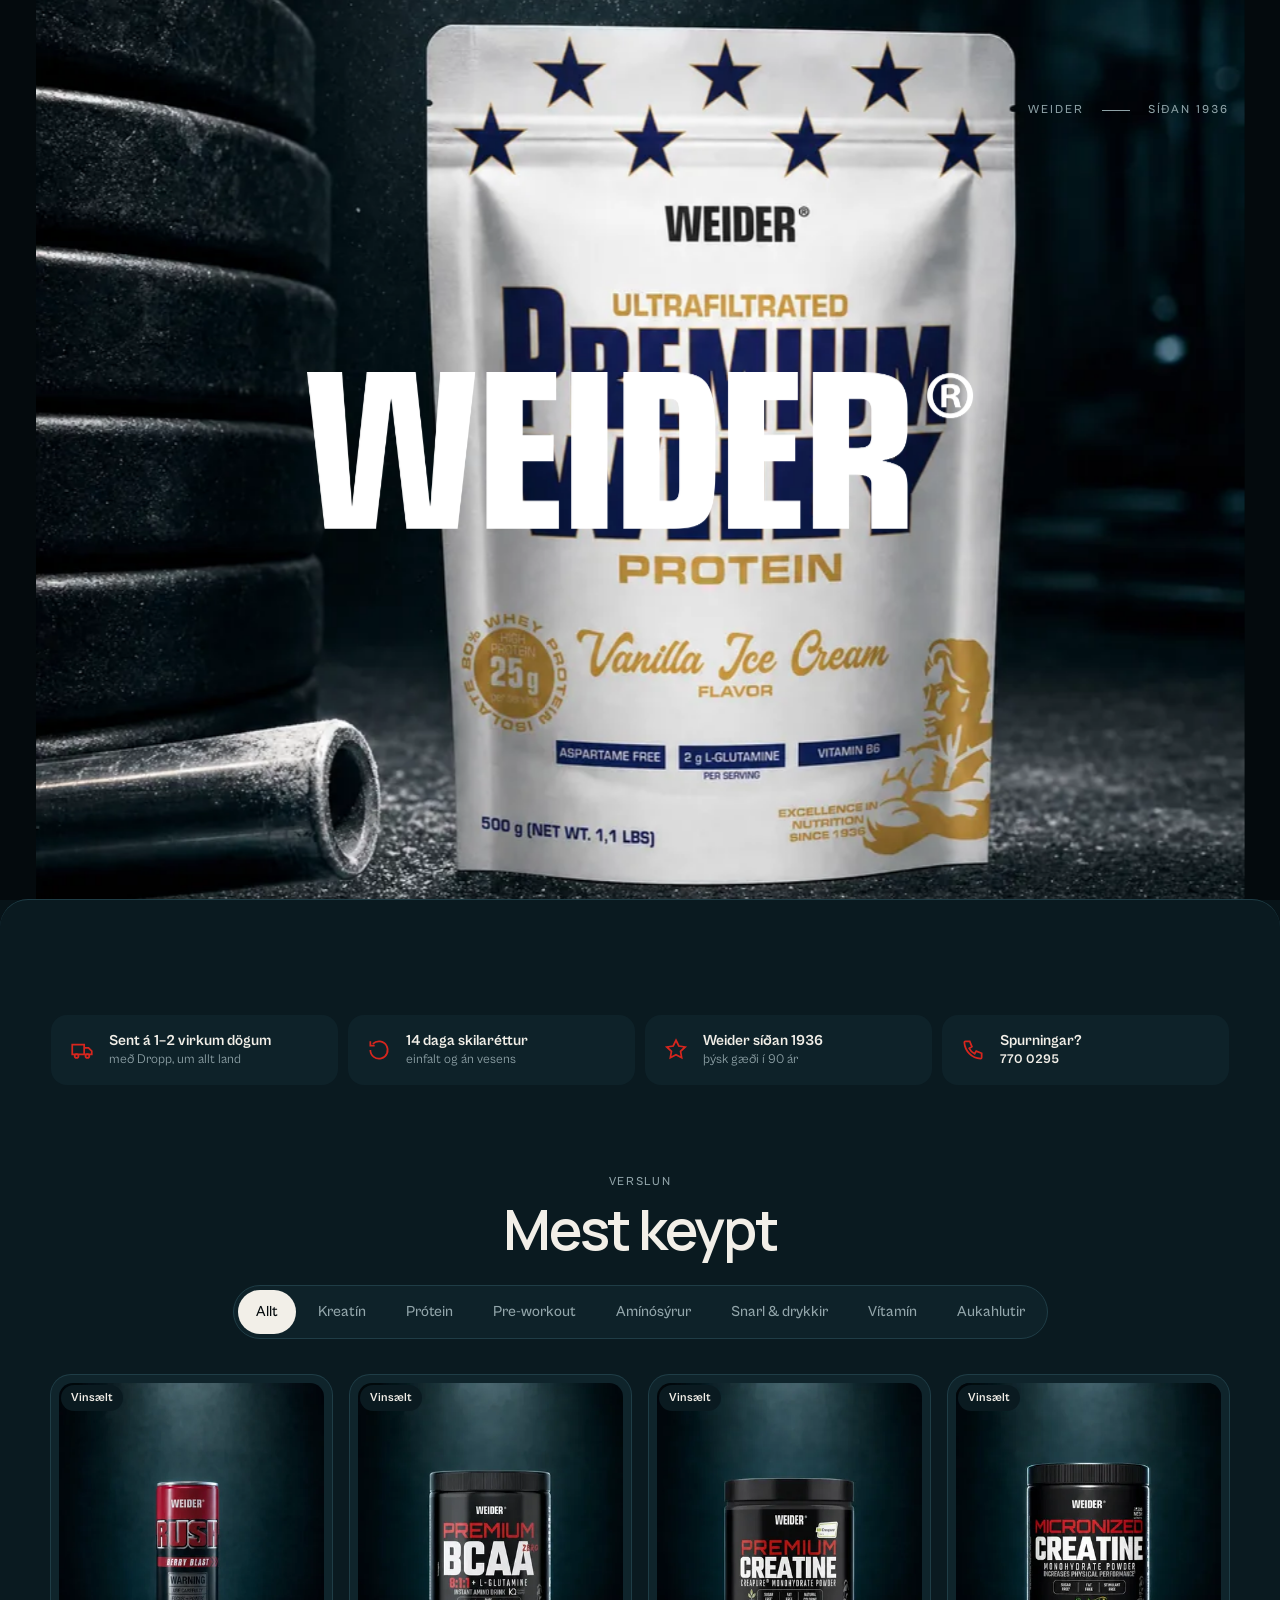
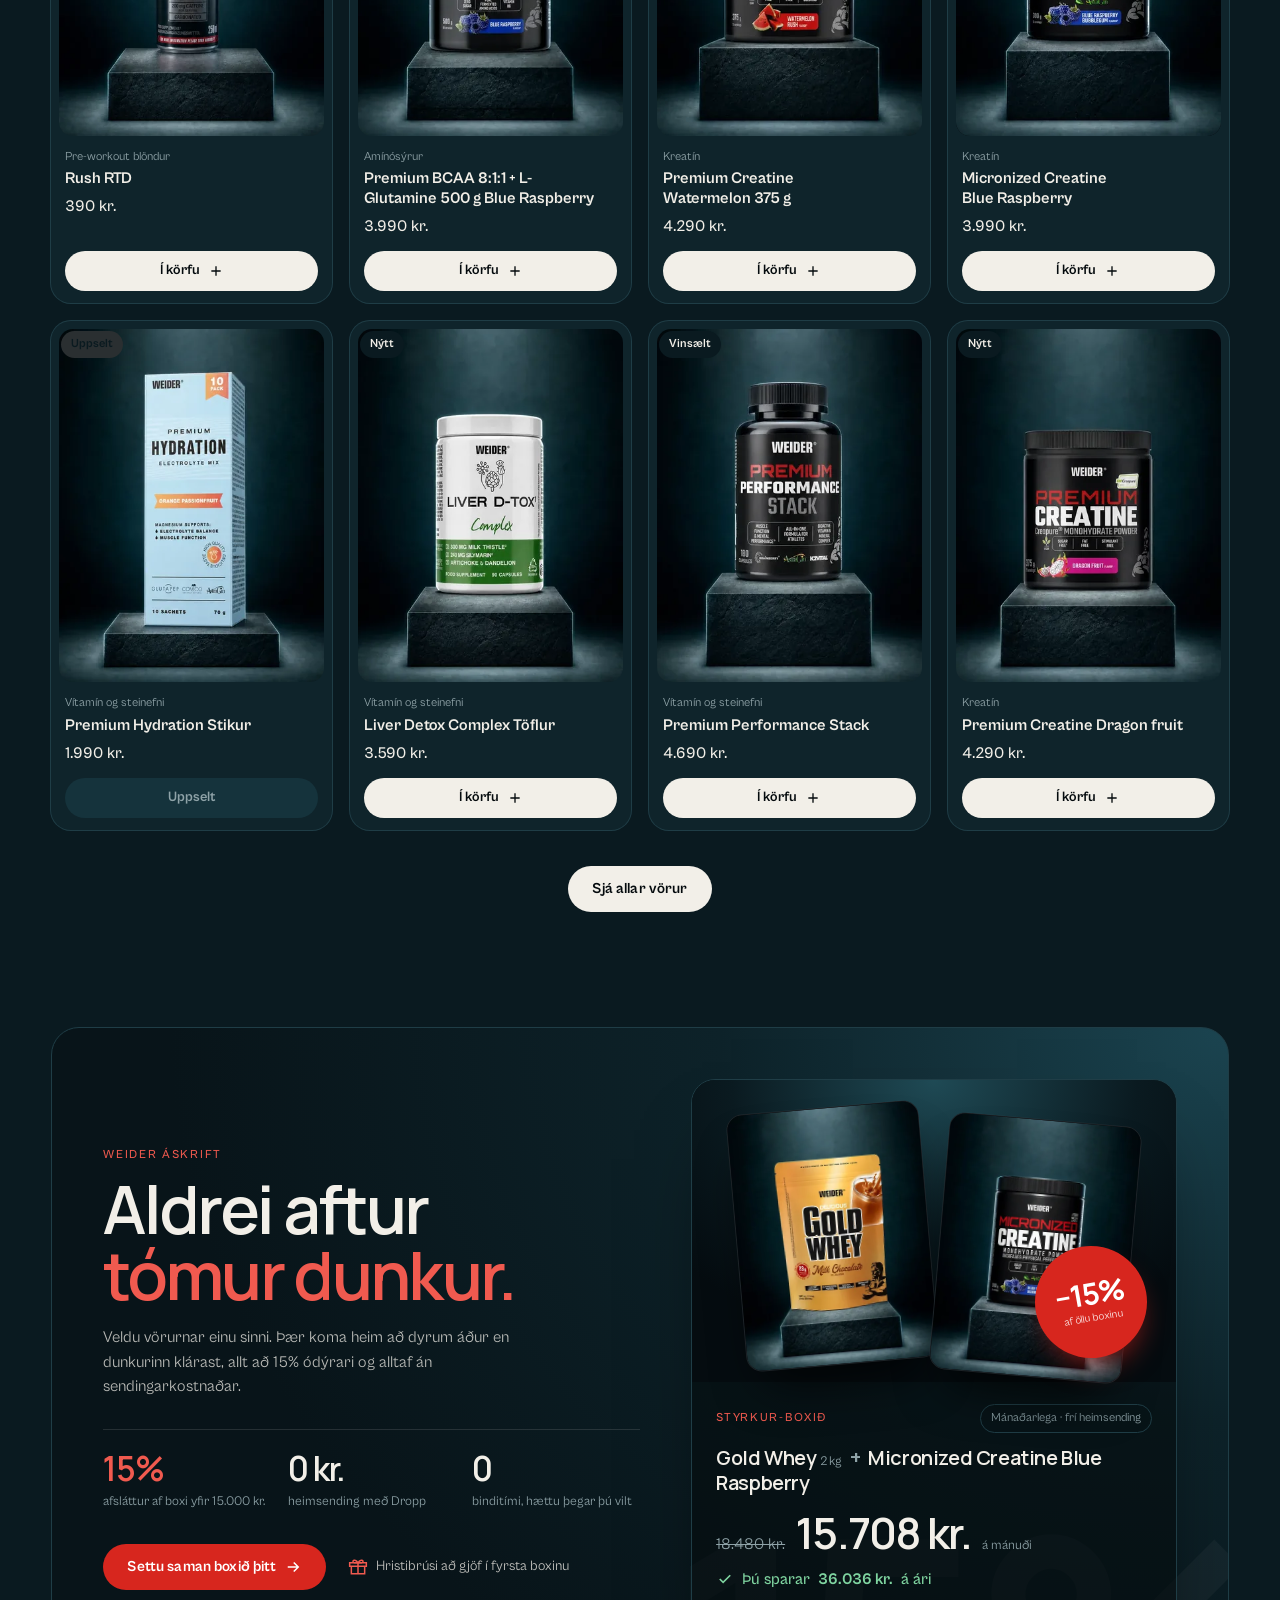
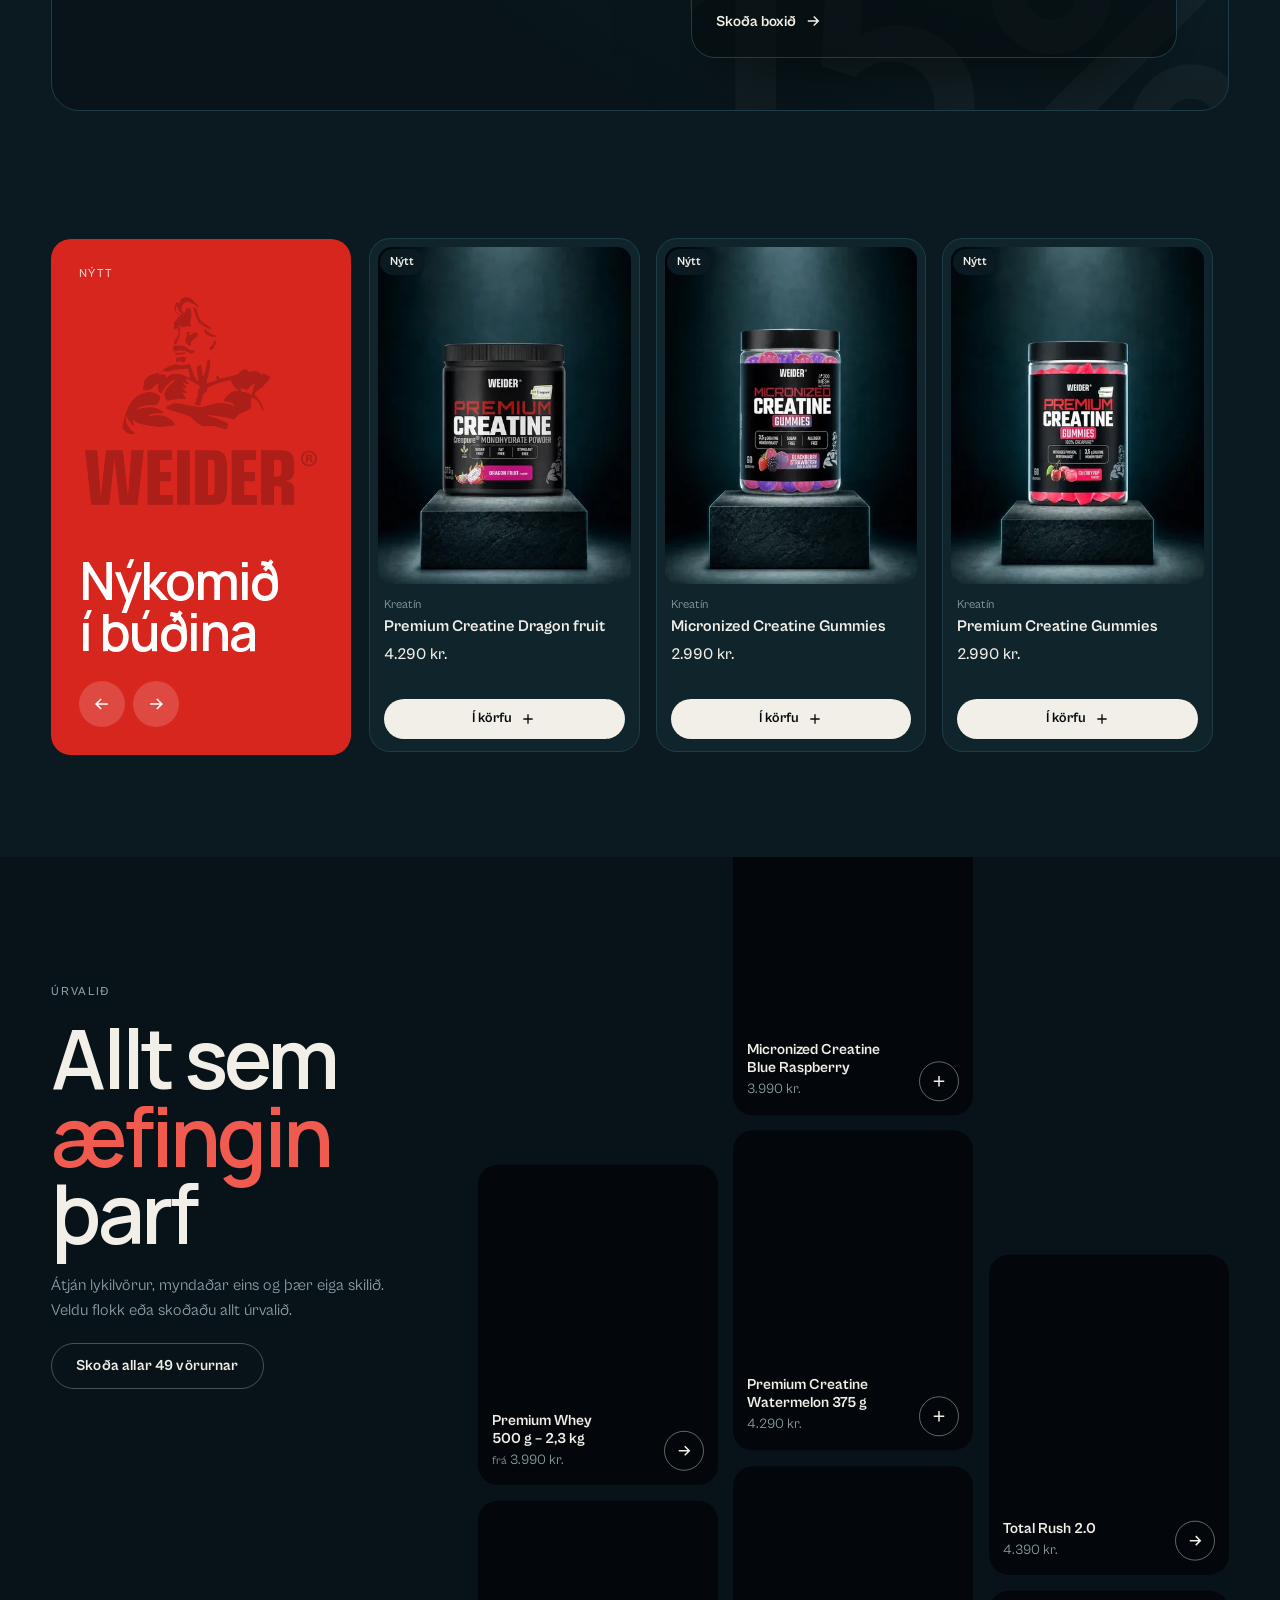
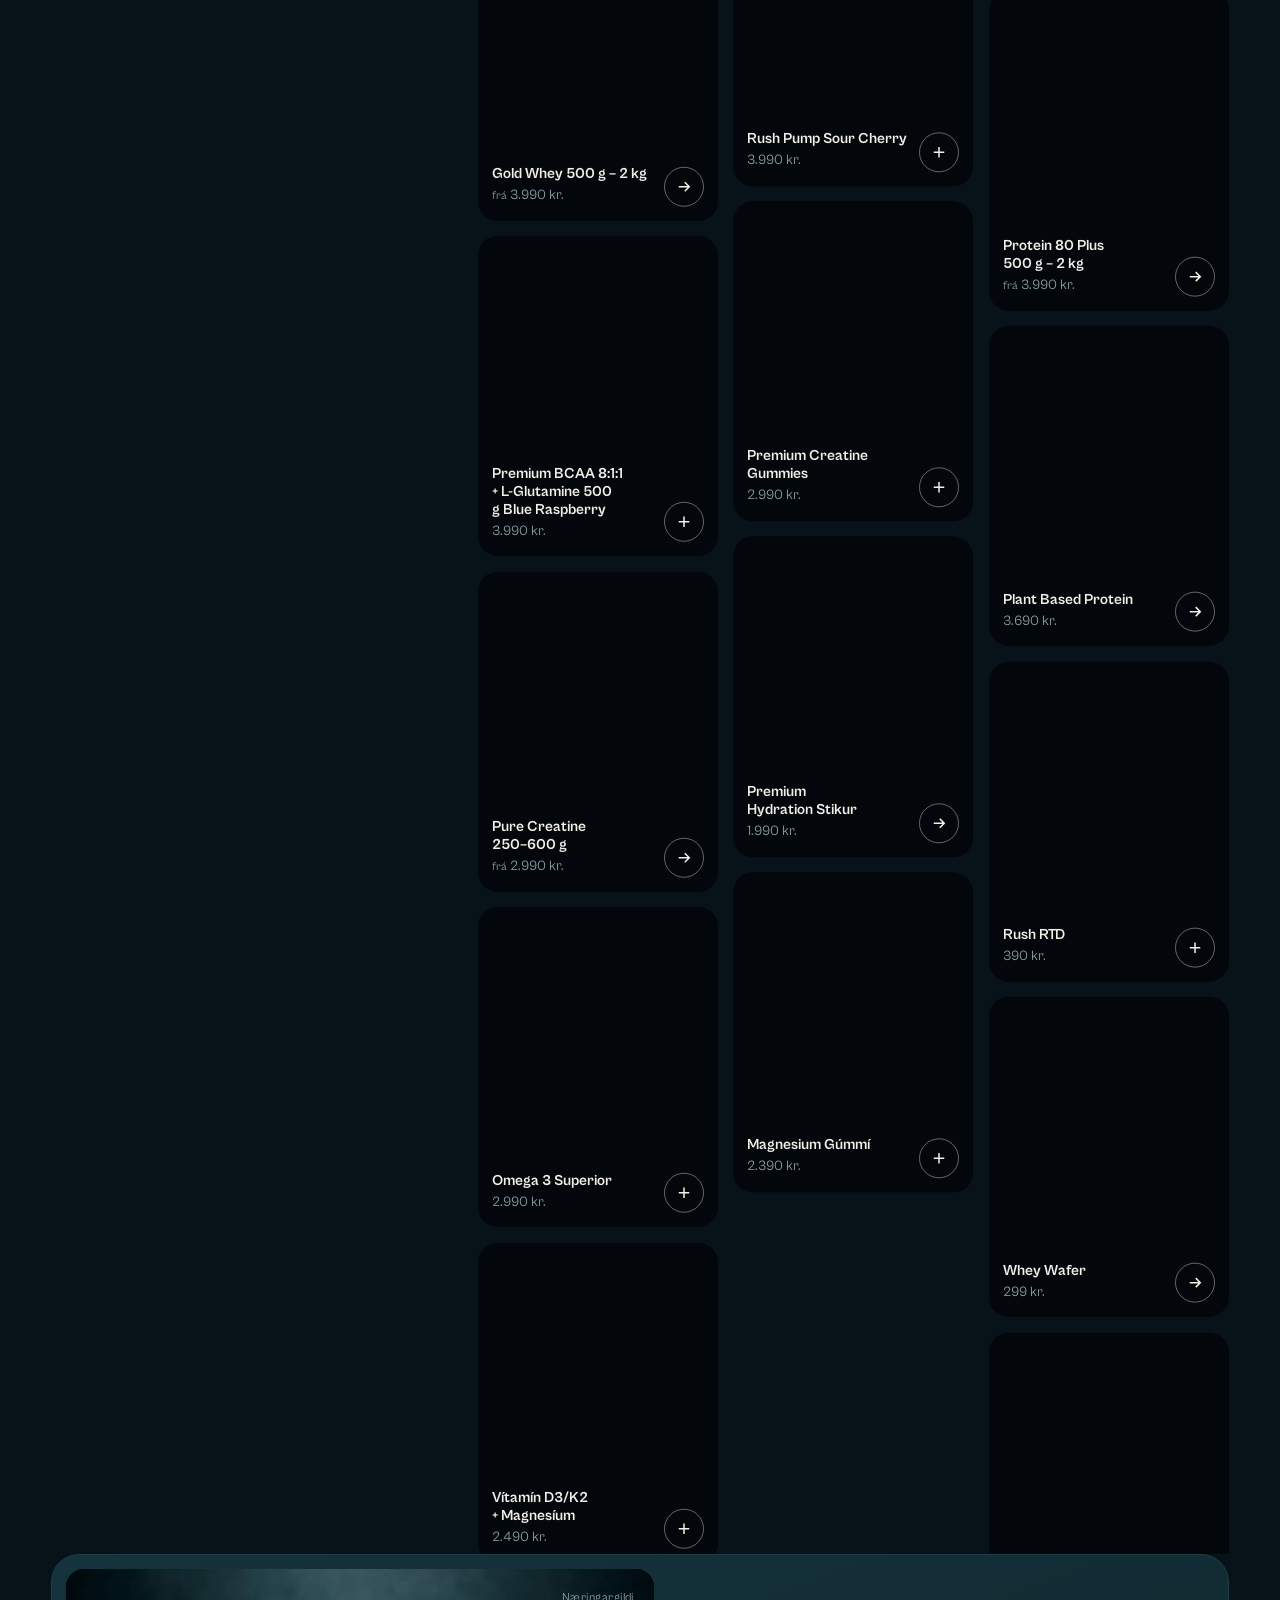
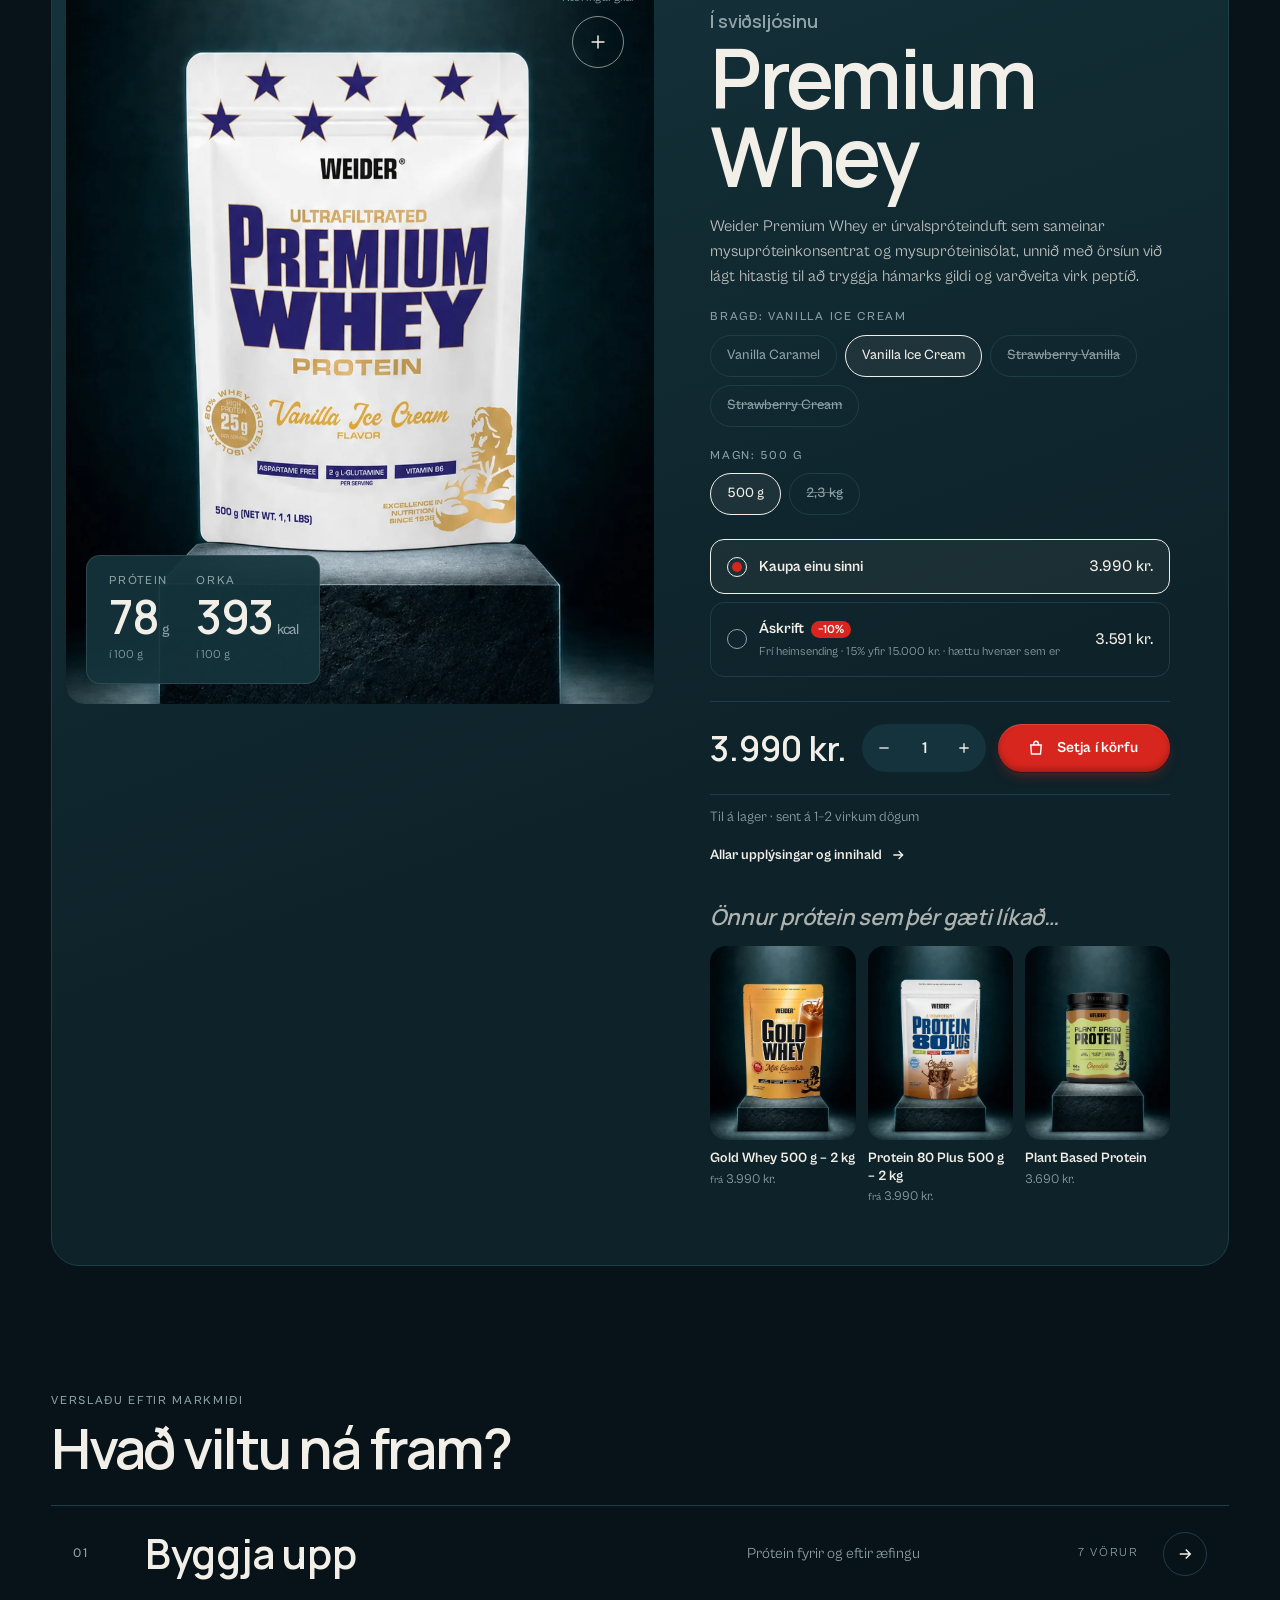
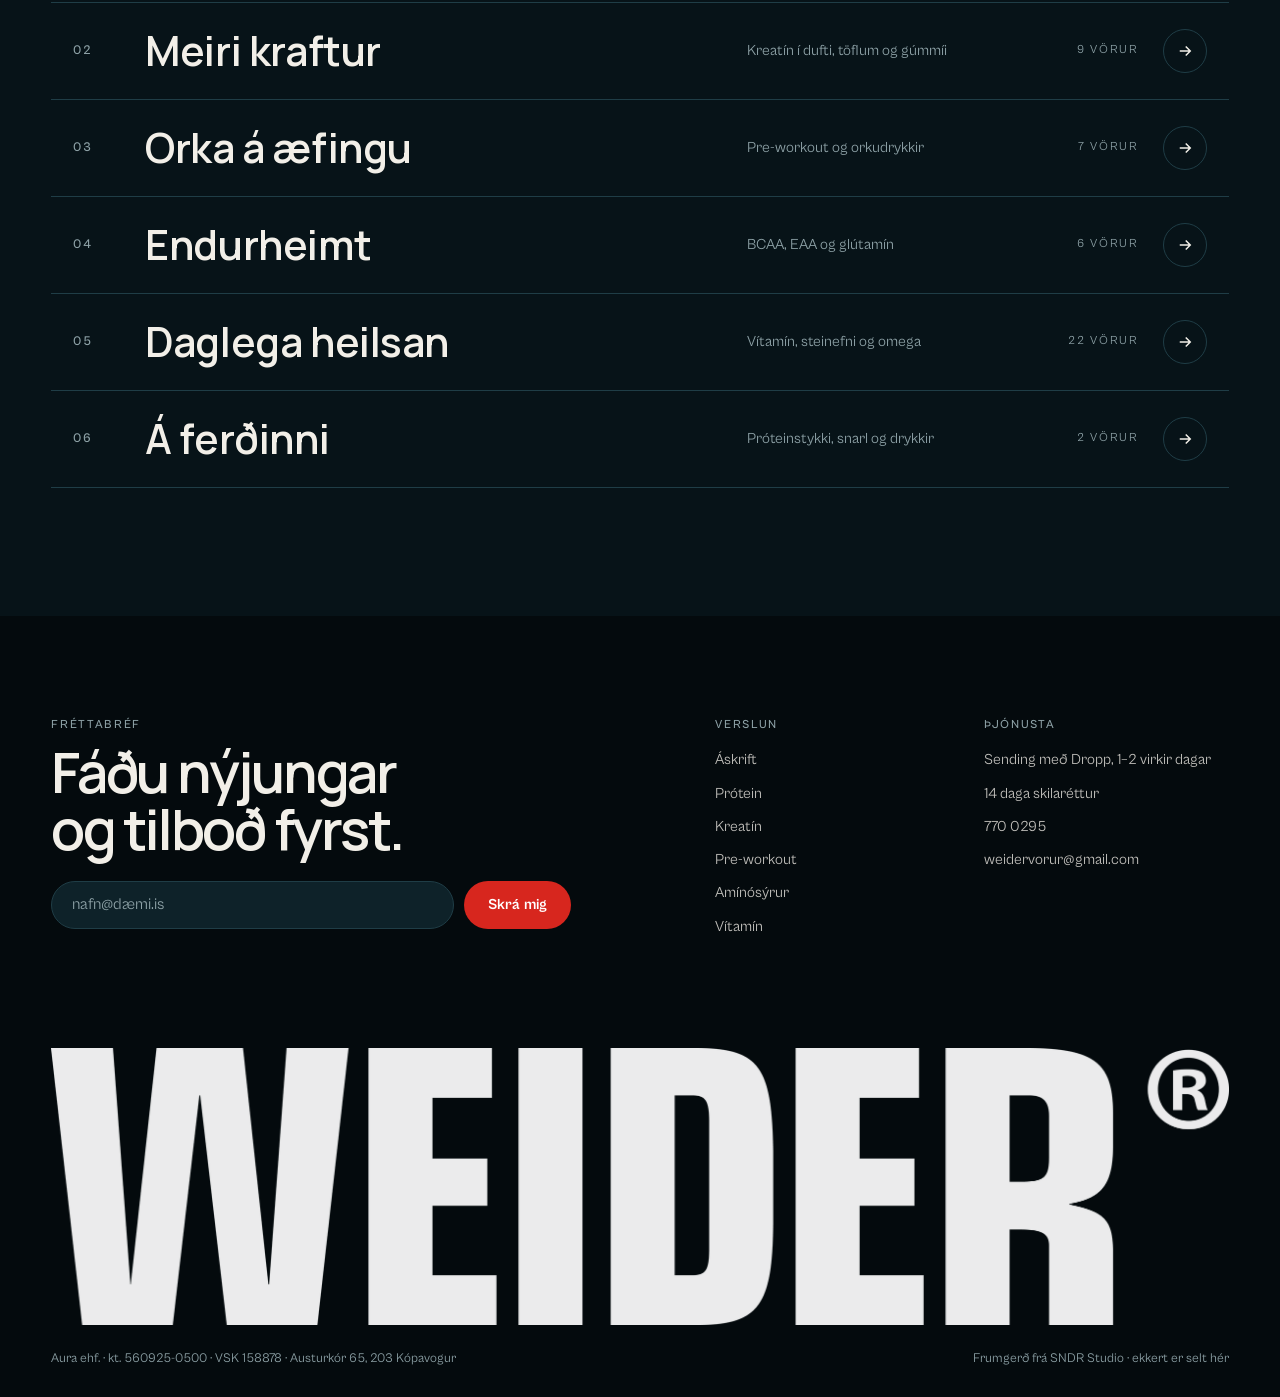
==== commit ed35229e: "Deploy ddbfbea (noindex preview)" ====
--- a/index.html
+++ b/index.html
@@ -11,9 +11,9 @@
 <link rel="preload" href="assets/fonts/Manrope-Variable.woff2" as="font" type="font/woff2" crossorigin>
 <link rel="preload" href="assets/fonts/CabinetGrotesk-Medium.woff2" as="font" type="font/woff2" crossorigin>
 <script>(function(){var r=document.documentElement;r.classList.add('js');function s(v){if(r.getAttribute('data-input')!==v)r.setAttribute('data-input',v)}addEventListener('pointerdown',function(){s('pointer')},true);addEventListener('keydown',function(e){if(e.key==='Shift'||e.key==='Control'||e.key==='Alt'||e.key==='Meta')return;s('key')},true)})();</script>
-<script src="assets/vendor/focus-guard.js?v=ba77a31"></script>
-<link rel="stylesheet" href="assets/vendor/focus-guard.css?v=ba77a31">
-<link rel="stylesheet" href="assets/site.css?v=ba77a31">
+<script src="assets/vendor/focus-guard.js?v=ddbfbea"></script>
+<link rel="stylesheet" href="assets/vendor/focus-guard.css?v=ddbfbea">
+<link rel="stylesheet" href="assets/site.css?v=ddbfbea">
 
 <link rel="preload" as="image" href="assets/img/hero/lift-1600.webp" imagesrcset="assets/img/hero/lift-900.webp 900w, assets/img/hero/lift-1600.webp 1600w, assets/img/hero/lift-2400.webp 2400w" imagesizes="100vw" media="(min-width: 761px)" fetchpriority="high">
 <link rel="preload" as="image" href="assets/img/hero/whey-900.webp" imagesrcset="assets/img/hero/whey-900.webp 900w, assets/img/hero/whey-1400.webp 1400w" imagesizes="100vw" media="(max-width: 760px)" fetchpriority="high">
@@ -25,7 +25,7 @@
 <script>(function(){if(!matchMedia('(prefers-reduced-motion: reduce)').matches)document.documentElement.classList.add('ldr-on')})();</script>
 <a class="skip" href="#main">Hoppa í efni</a>
 <header class="hdr" id="hdr">
-  <a class="logo" href="index.html" aria-label="Weider, forsíða"><span class="logo-in"><img src="assets/logo/weider-white.webp?v=ba77a31" alt="Weider" width="2400" height="565"></span></a>
+  <a class="logo" href="index.html" aria-label="Weider, forsíða"><span class="logo-in"><img src="assets/logo/weider-white.webp?v=ddbfbea" alt="Weider" width="2400" height="565"></span></a>
   <nav class="pills" aria-label="Aðalvalmynd">
     <button class="shop-btn" type="button" aria-expanded="false" aria-controls="mega">Verslun <svg viewBox="0 0 24 24" fill="none" stroke="currentColor" stroke-width="2" aria-hidden="true"><path d="m6 9 6 6 6-6"/></svg></button>
     <a href="vorur.html?c=protein" data-nav="protein">Prótein</a>
@@ -195,7 +195,7 @@
       <div><p class="lbl">Þjónusta</p><span>Sending með Dropp, 1–2 virkir dagar</span><span>14 daga skilaréttur</span><a href="tel:+3547700295">770 0295</a><a href="mailto:weidervorur@gmail.com">weidervorur@gmail.com</a></div>
     </nav>
   </div>
-  <img class="ftr-logo" src="assets/logo/weider-white.webp?v=ba77a31" alt="" width="2400" height="565" loading="lazy">
+  <img class="ftr-logo" src="assets/logo/weider-white.webp?v=ddbfbea" alt="" width="2400" height="565" loading="lazy">
   <div class="ftr-legal"><span>Aura ehf. · kt. 560925-0500 · VSK 158878 · Austurkór 65, 203 Kópavogur</span><span>Frumgerð frá SNDR Studio · ekkert er selt hér</span></div>
 </footer>
 <div class="scrim" hidden></div>
@@ -204,10 +204,10 @@
   <div class="dr-list"></div>
   <div class="dr-f"><div class="dr-rows"></div><div class="dr-sum"><span>Samtals</span><strong class="dr-total">0 kr.</strong></div><p class="dr-note">Sending reiknast í næsta skrefi.</p><button class="btn red wide dr-go" type="button">Áfram í greiðslu</button><p class="dr-msg" role="status" aria-live="polite"></p></div>
 </aside>
-<script src="assets/vendor/gsap.min.js?v=ba77a31" defer></script>
-<script src="assets/vendor/ScrollTrigger.min.js?v=ba77a31" defer></script>
-<script src="assets/data.js?v=ba77a31" defer></script>
-<script src="assets/site.js?v=ba77a31" defer></script>
+<script src="assets/vendor/gsap.min.js?v=ddbfbea" defer></script>
+<script src="assets/vendor/ScrollTrigger.min.js?v=ddbfbea" defer></script>
+<script src="assets/data.js?v=ddbfbea" defer></script>
+<script src="assets/site.js?v=ddbfbea" defer></script>
 
 </body>
 </html>
--- a/assets/site.css
+++ b/assets/site.css
@@ -202,7 +202,7 @@
 .deal-tile { position: relative; overflow: hidden; border-radius: var(--r-card); background: var(--red); color: #fff; padding: 28px; display: flex; flex-direction: column; justify-content: space-between; min-height: 300px; }
 .deal-tile .lbl { color: rgba(255,255,255,.8); }
 .deal-tile .h2 { font-size: clamp(40px, 4vw, 60px); margin-top: auto; margin-bottom: 24px; }
-.deal-tile::before { content: ""; position: absolute; left: 34px; right: 34px; top: 58px; aspect-ratio: 1390 / 1248; background: rgba(0,0,0,.2); -webkit-mask: url(logo/weider-bust.webp?v=ba77a31) no-repeat center / contain; mask: url(logo/weider-bust.webp?v=ba77a31) no-repeat center / contain; pointer-events: none; }
+.deal-tile::before { content: ""; position: absolute; left: 34px; right: 34px; top: 58px; aspect-ratio: 1390 / 1248; background: rgba(0,0,0,.2); -webkit-mask: url(logo/weider-bust.webp?v=ddbfbea) no-repeat center / contain; mask: url(logo/weider-bust.webp?v=ddbfbea) no-repeat center / contain; pointer-events: none; }
 @media (max-width: 760px) { .deal-tile::before { left: auto; right: 18px; top: 50%; transform: translateY(-50%); width: 32%; } }
 .deal-arrows { display: flex; gap: 8px; }
 .arr { width: 46px; height: 46px; border-radius: 999px; display: grid; place-items: center; background: rgba(255,255,255,.16); color: #fff; transition: background-color .25s, opacity .25s; }
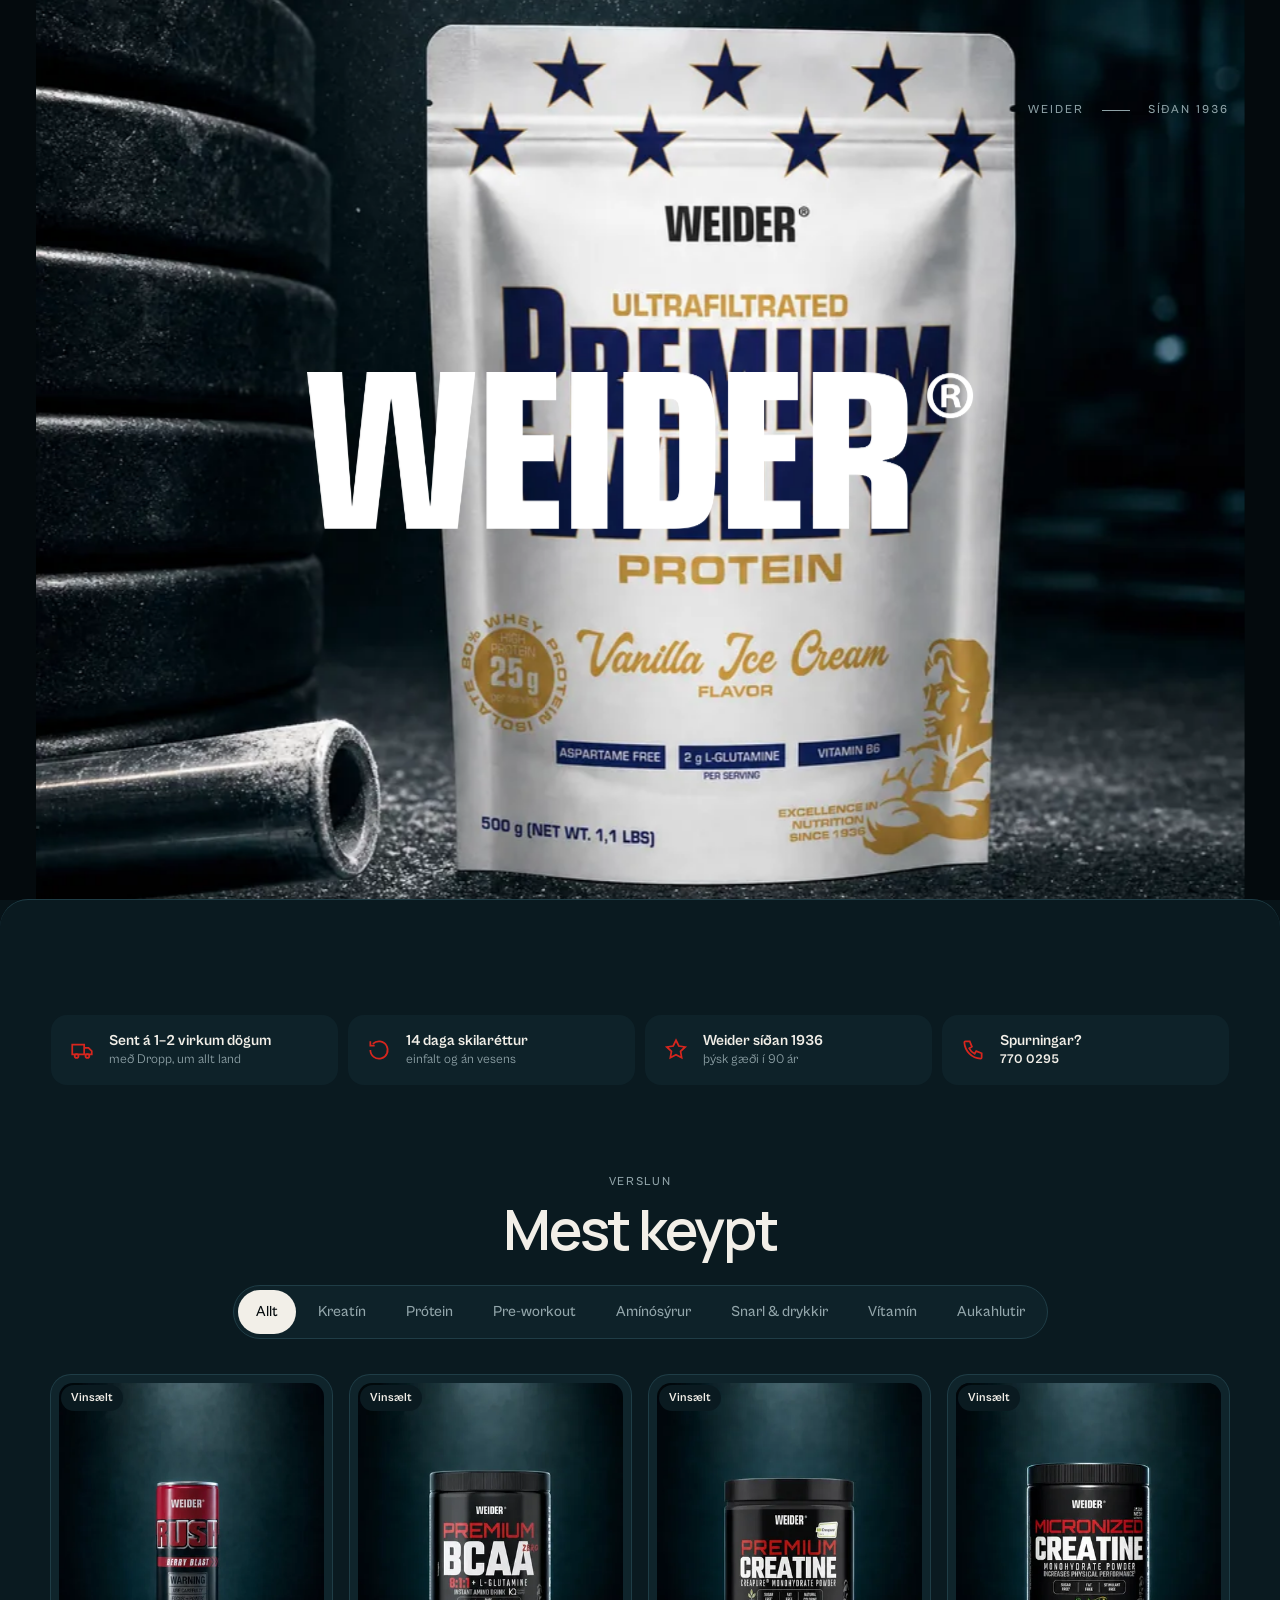
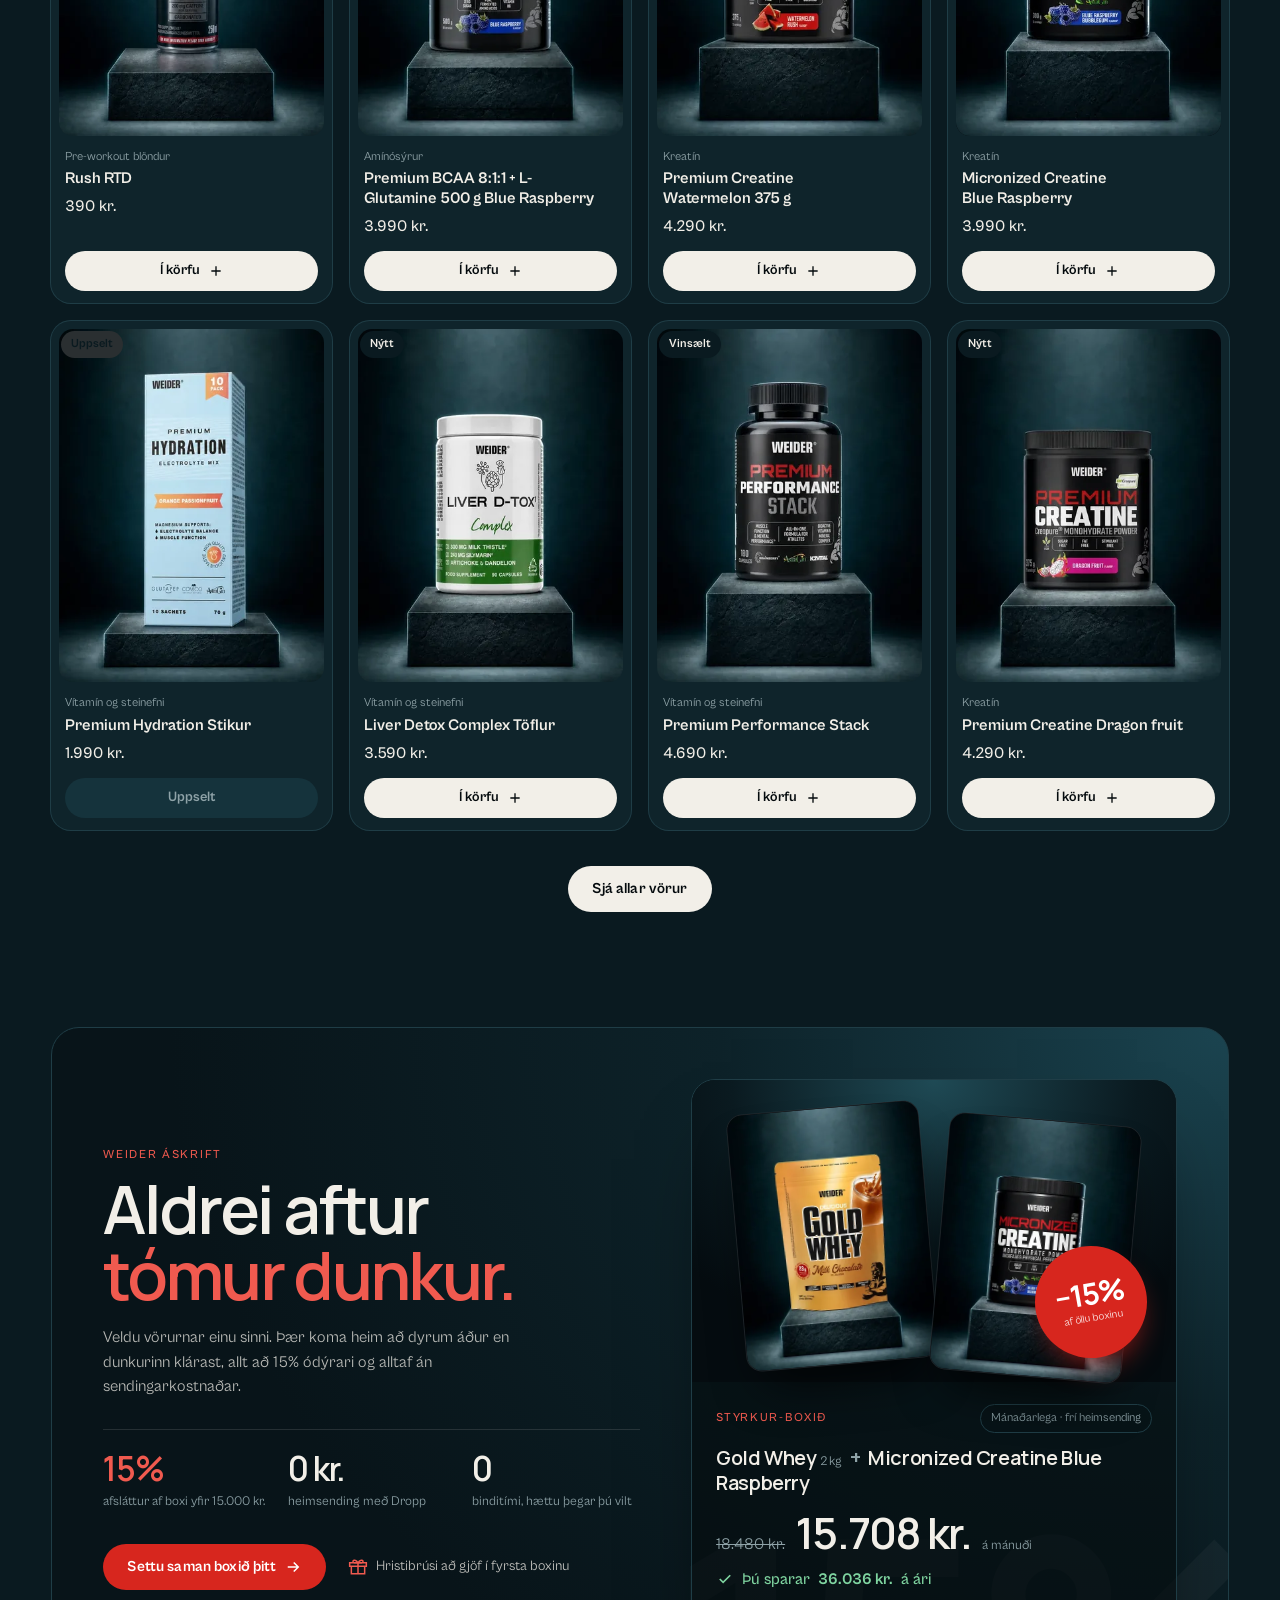
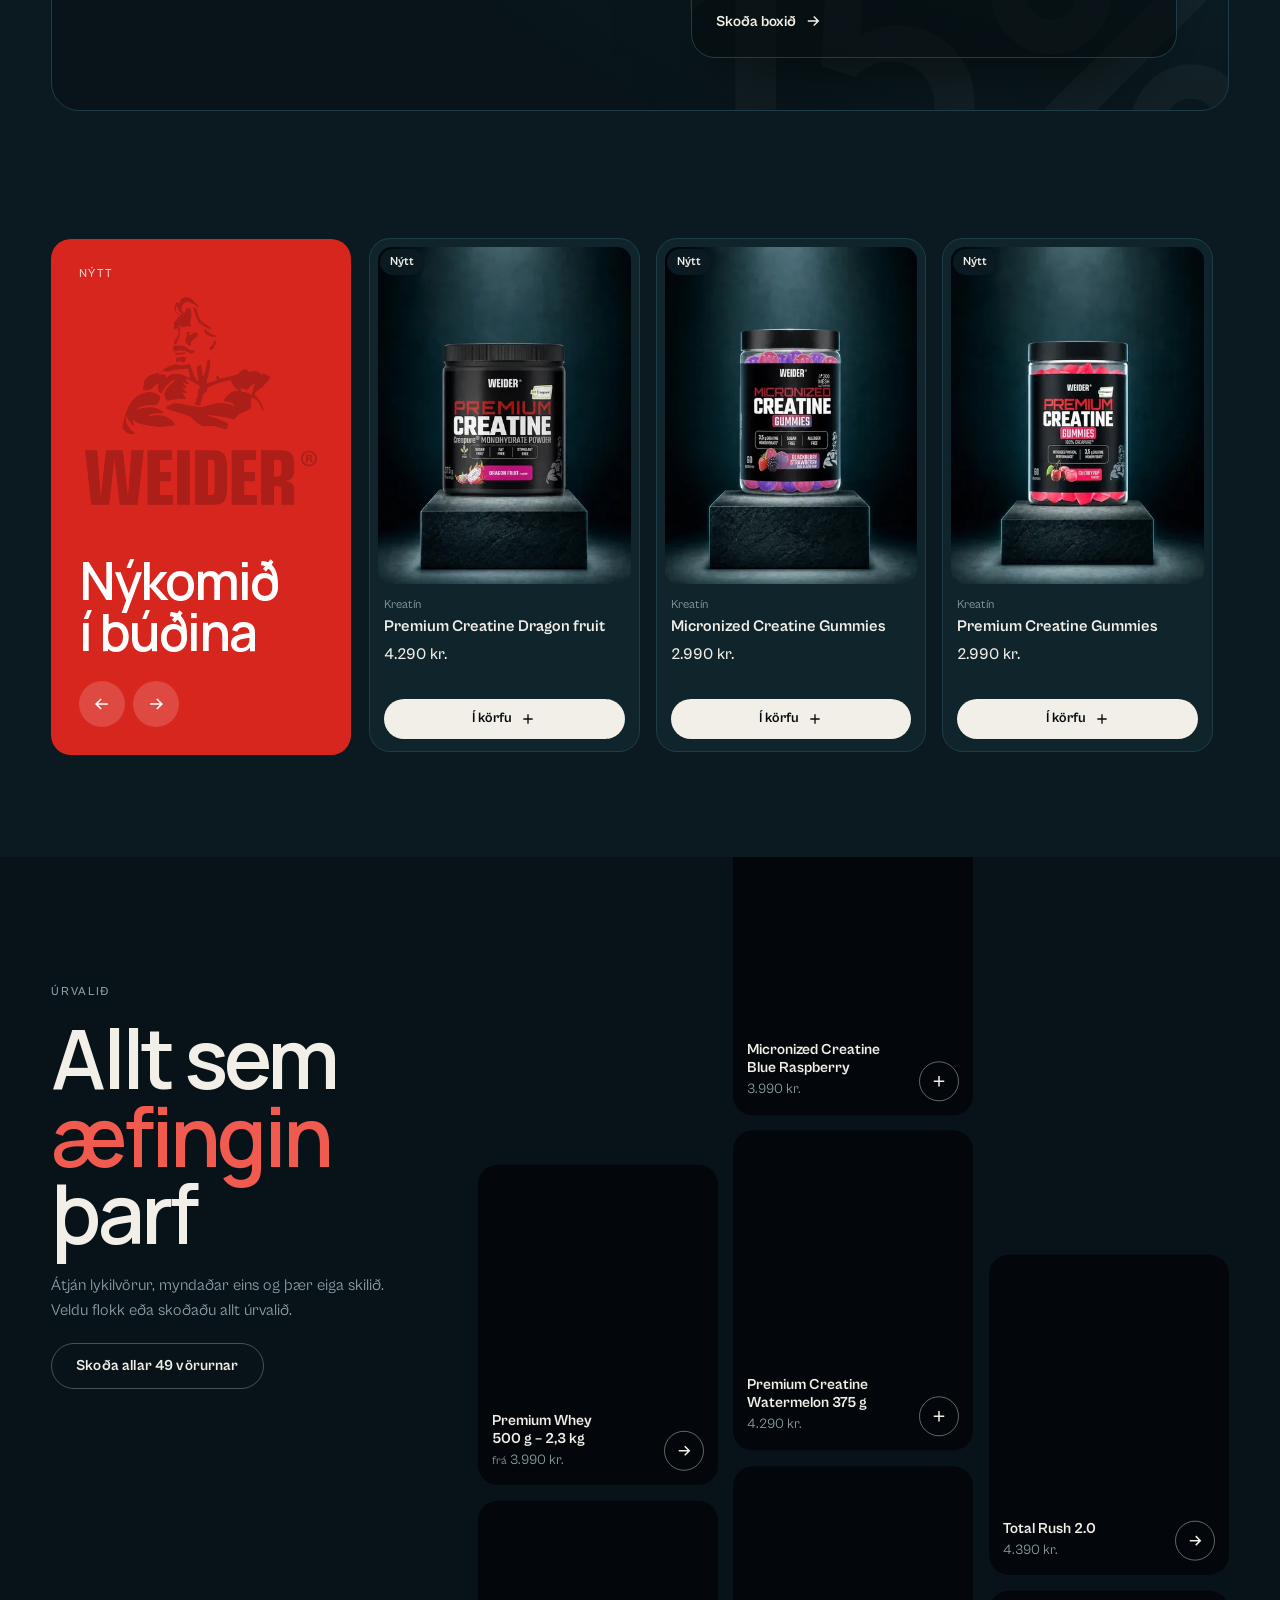
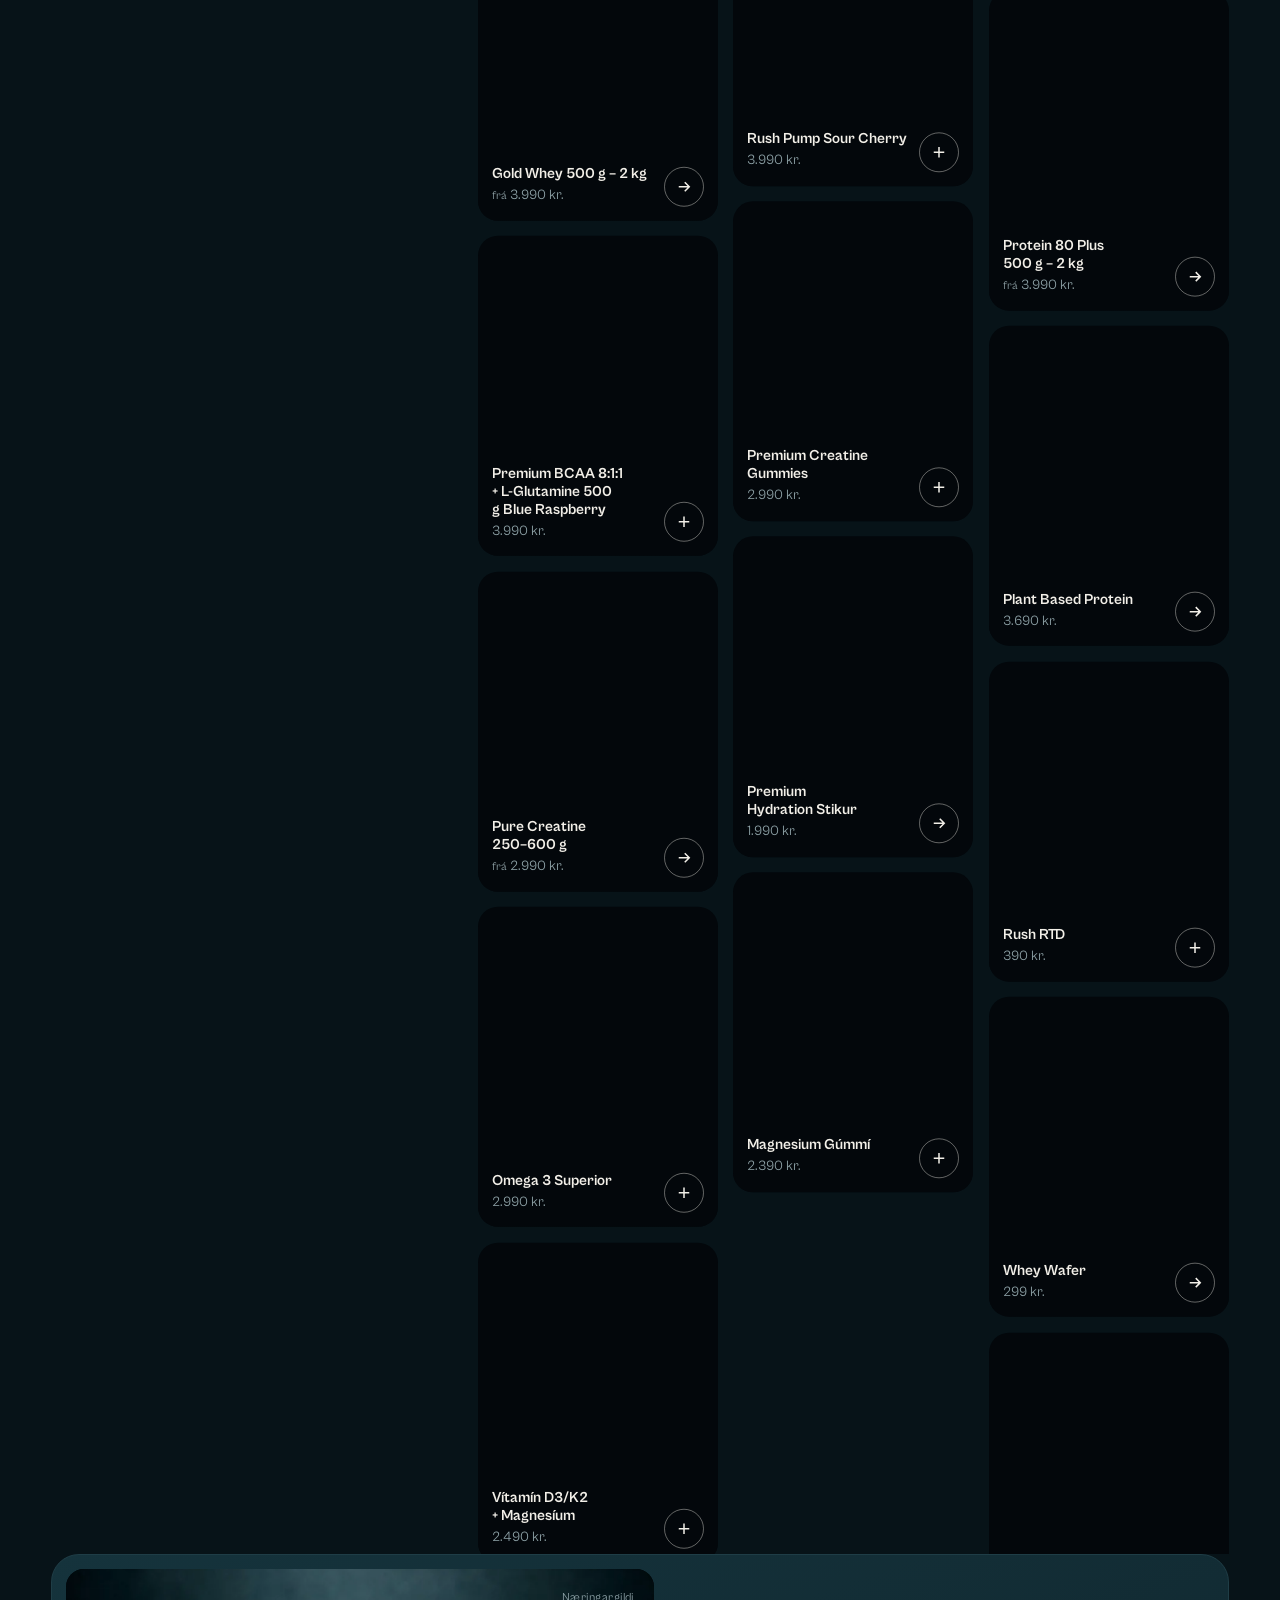
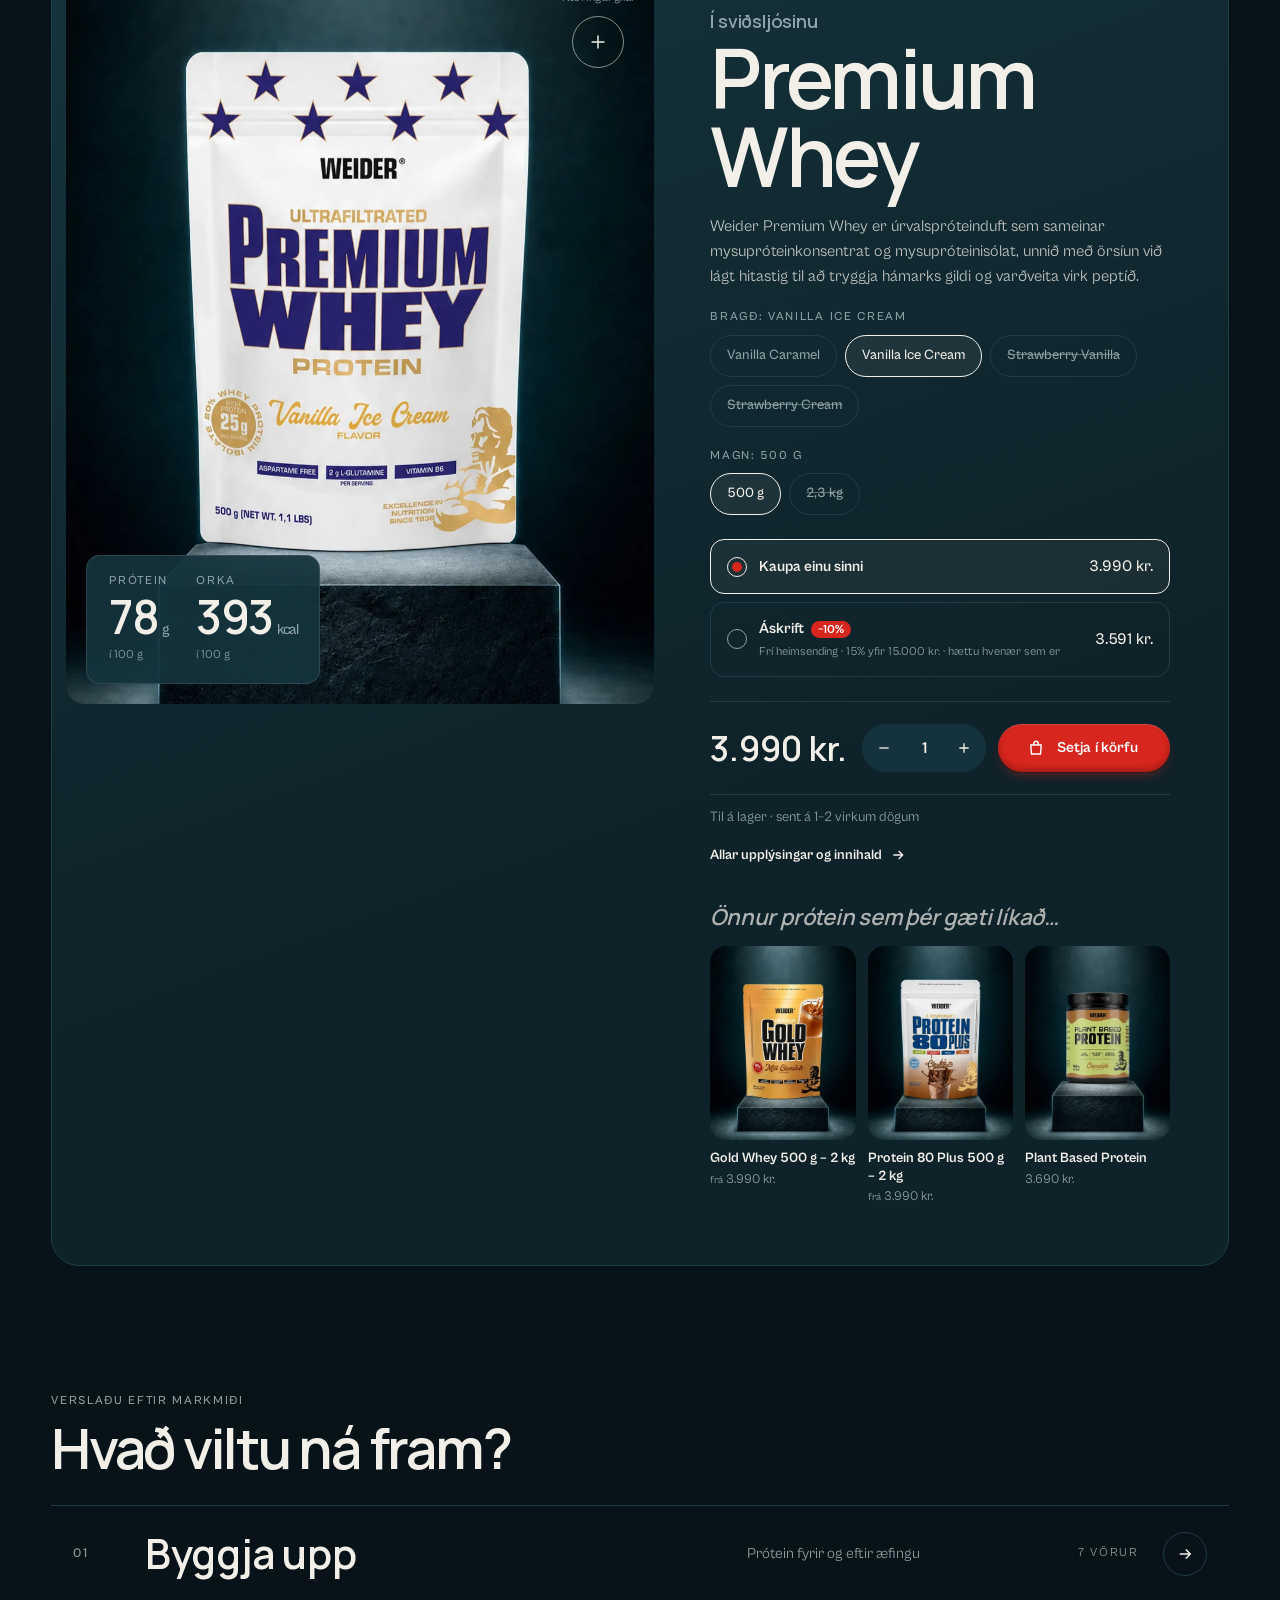
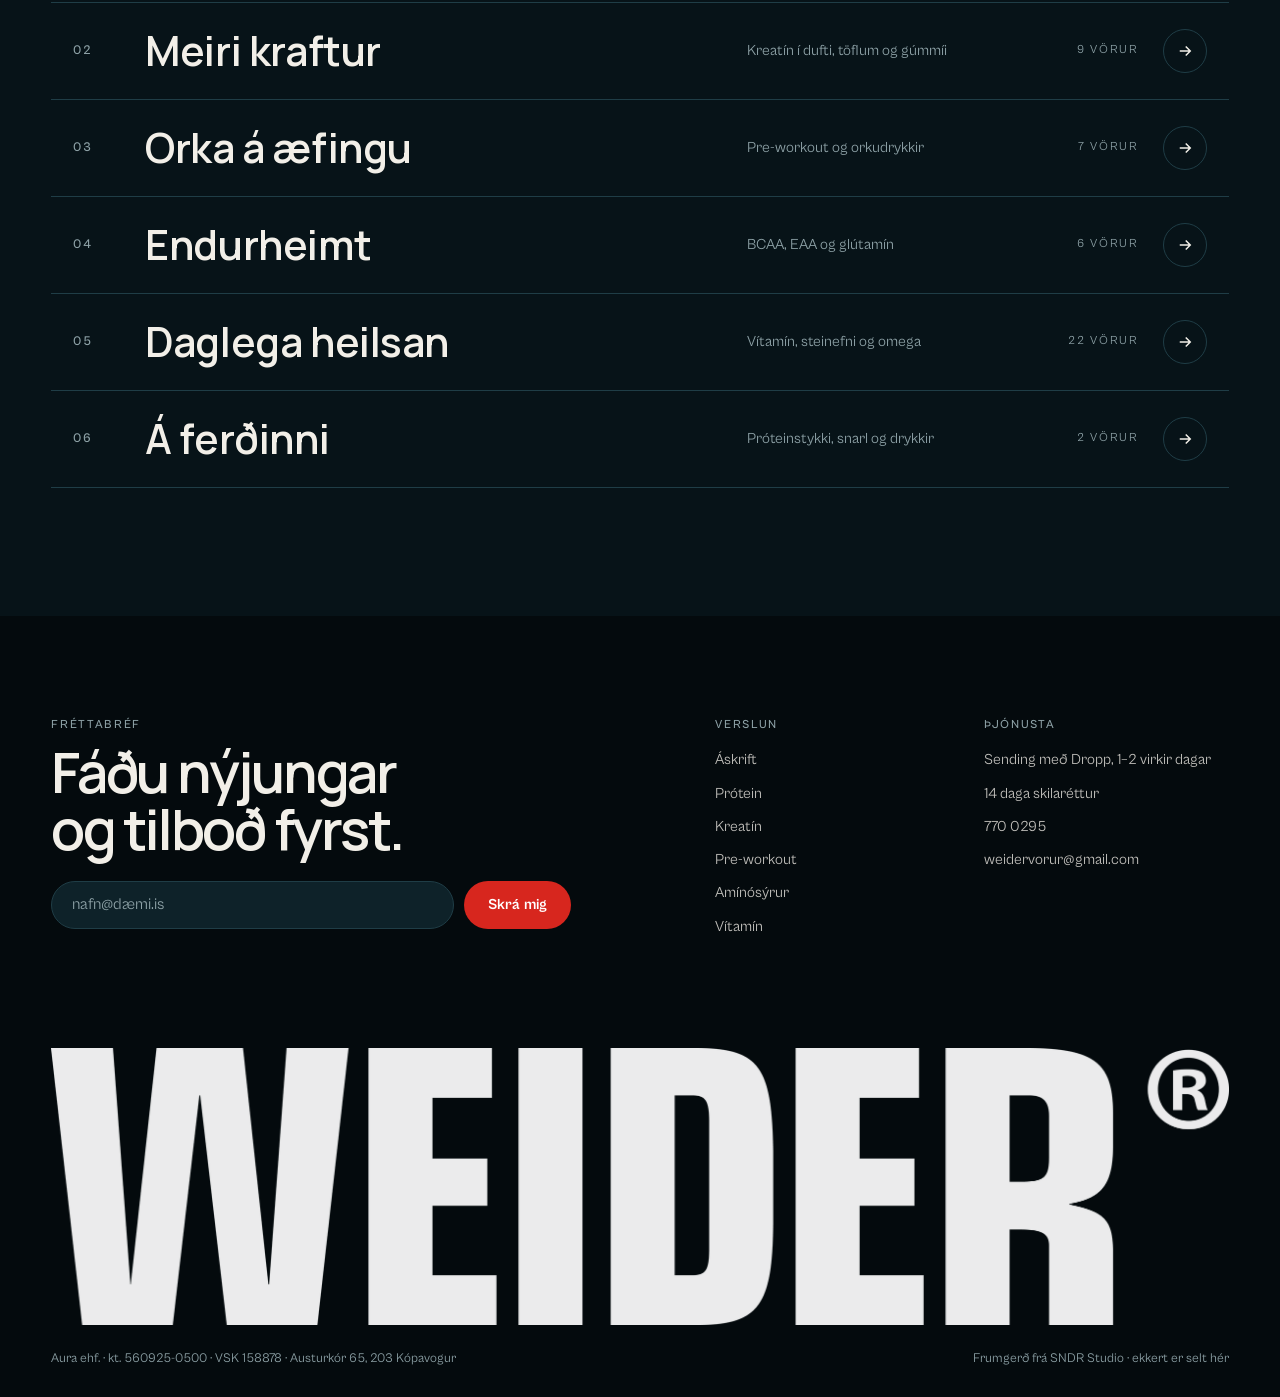
==== commit 12950244: "Deploy b91d193 (noindex preview)" ====
--- a/index.html
+++ b/index.html
@@ -11,9 +11,9 @@
 <link rel="preload" href="assets/fonts/Manrope-Variable.woff2" as="font" type="font/woff2" crossorigin>
 <link rel="preload" href="assets/fonts/CabinetGrotesk-Medium.woff2" as="font" type="font/woff2" crossorigin>
 <script>(function(){var r=document.documentElement;r.classList.add('js');function s(v){if(r.getAttribute('data-input')!==v)r.setAttribute('data-input',v)}addEventListener('pointerdown',function(){s('pointer')},true);addEventListener('keydown',function(e){if(e.key==='Shift'||e.key==='Control'||e.key==='Alt'||e.key==='Meta')return;s('key')},true)})();</script>
-<script src="assets/vendor/focus-guard.js?v=ddbfbea"></script>
-<link rel="stylesheet" href="assets/vendor/focus-guard.css?v=ddbfbea">
-<link rel="stylesheet" href="assets/site.css?v=ddbfbea">
+<script src="assets/vendor/focus-guard.js?v=b91d193"></script>
+<link rel="stylesheet" href="assets/vendor/focus-guard.css?v=b91d193">
+<link rel="stylesheet" href="assets/site.css?v=b91d193">
 
 <link rel="preload" as="image" href="assets/img/hero/lift-1600.webp" imagesrcset="assets/img/hero/lift-900.webp 900w, assets/img/hero/lift-1600.webp 1600w, assets/img/hero/lift-2400.webp 2400w" imagesizes="100vw" media="(min-width: 761px)" fetchpriority="high">
 <link rel="preload" as="image" href="assets/img/hero/whey-900.webp" imagesrcset="assets/img/hero/whey-900.webp 900w, assets/img/hero/whey-1400.webp 1400w" imagesizes="100vw" media="(max-width: 760px)" fetchpriority="high">
@@ -21,11 +21,11 @@
 <meta name="description" content="Weider prótein, kreatín, pre-workout og vítamín. Sending með Dropp á 1–2 virkum dögum.">
 </head>
 <body class="home">
-<div class="ldr" id="ldr" aria-hidden="true"><div class="ldr-man"><video muted playsinline preload="auto" poster="assets/loader/flex-first.jpg"><source src="assets/loader/flex.mp4" type="video/mp4; codecs=avc1.640028"><source src="assets/loader/flex.webm" type="video/webm; codecs=vp9"></video></div></div>
+<div class="ldr" id="ldr" aria-hidden="true"><div class="ldr-man"><video muted playsinline preload="auto" poster="assets/loader/flex-first.jpg"><source src="assets/loader/flex.mp4?v=b91d193" type="video/mp4; codecs=avc1.640028"><source src="assets/loader/flex.webm?v=b91d193" type="video/webm; codecs=vp9"></video></div></div>
 <script>(function(){if(!matchMedia('(prefers-reduced-motion: reduce)').matches)document.documentElement.classList.add('ldr-on')})();</script>
 <a class="skip" href="#main">Hoppa í efni</a>
 <header class="hdr" id="hdr">
-  <a class="logo" href="index.html" aria-label="Weider, forsíða"><span class="logo-in"><img src="assets/logo/weider-white.webp?v=ddbfbea" alt="Weider" width="2400" height="565"></span></a>
+  <a class="logo" href="index.html" aria-label="Weider, forsíða"><span class="logo-in"><img src="assets/logo/weider-white.webp?v=b91d193" alt="Weider" width="2400" height="565"></span></a>
   <nav class="pills" aria-label="Aðalvalmynd">
     <button class="shop-btn" type="button" aria-expanded="false" aria-controls="mega">Verslun <svg viewBox="0 0 24 24" fill="none" stroke="currentColor" stroke-width="2" aria-hidden="true"><path d="m6 9 6 6 6-6"/></svg></button>
     <a href="vorur.html?c=protein" data-nav="protein">Prótein</a>
@@ -195,7 +195,7 @@
       <div><p class="lbl">Þjónusta</p><span>Sending með Dropp, 1–2 virkir dagar</span><span>14 daga skilaréttur</span><a href="tel:+3547700295">770 0295</a><a href="mailto:weidervorur@gmail.com">weidervorur@gmail.com</a></div>
     </nav>
   </div>
-  <img class="ftr-logo" src="assets/logo/weider-white.webp?v=ddbfbea" alt="" width="2400" height="565" loading="lazy">
+  <img class="ftr-logo" src="assets/logo/weider-white.webp?v=b91d193" alt="" width="2400" height="565" loading="lazy">
   <div class="ftr-legal"><span>Aura ehf. · kt. 560925-0500 · VSK 158878 · Austurkór 65, 203 Kópavogur</span><span>Frumgerð frá SNDR Studio · ekkert er selt hér</span></div>
 </footer>
 <div class="scrim" hidden></div>
@@ -204,10 +204,10 @@
   <div class="dr-list"></div>
   <div class="dr-f"><div class="dr-rows"></div><div class="dr-sum"><span>Samtals</span><strong class="dr-total">0 kr.</strong></div><p class="dr-note">Sending reiknast í næsta skrefi.</p><button class="btn red wide dr-go" type="button">Áfram í greiðslu</button><p class="dr-msg" role="status" aria-live="polite"></p></div>
 </aside>
-<script src="assets/vendor/gsap.min.js?v=ddbfbea" defer></script>
-<script src="assets/vendor/ScrollTrigger.min.js?v=ddbfbea" defer></script>
-<script src="assets/data.js?v=ddbfbea" defer></script>
-<script src="assets/site.js?v=ddbfbea" defer></script>
+<script src="assets/vendor/gsap.min.js?v=b91d193" defer></script>
+<script src="assets/vendor/ScrollTrigger.min.js?v=b91d193" defer></script>
+<script src="assets/data.js?v=b91d193" defer></script>
+<script src="assets/site.js?v=b91d193" defer></script>
 
 </body>
 </html>
--- a/assets/site.css
+++ b/assets/site.css
@@ -202,7 +202,7 @@
 .deal-tile { position: relative; overflow: hidden; border-radius: var(--r-card); background: var(--red); color: #fff; padding: 28px; display: flex; flex-direction: column; justify-content: space-between; min-height: 300px; }
 .deal-tile .lbl { color: rgba(255,255,255,.8); }
 .deal-tile .h2 { font-size: clamp(40px, 4vw, 60px); margin-top: auto; margin-bottom: 24px; }
-.deal-tile::before { content: ""; position: absolute; left: 34px; right: 34px; top: 58px; aspect-ratio: 1390 / 1248; background: rgba(0,0,0,.2); -webkit-mask: url(logo/weider-bust.webp?v=ddbfbea) no-repeat center / contain; mask: url(logo/weider-bust.webp?v=ddbfbea) no-repeat center / contain; pointer-events: none; }
+.deal-tile::before { content: ""; position: absolute; left: 34px; right: 34px; top: 58px; aspect-ratio: 1390 / 1248; background: rgba(0,0,0,.2); -webkit-mask: url(logo/weider-bust.webp?v=b91d193) no-repeat center / contain; mask: url(logo/weider-bust.webp?v=b91d193) no-repeat center / contain; pointer-events: none; }
 @media (max-width: 760px) { .deal-tile::before { left: auto; right: 18px; top: 50%; transform: translateY(-50%); width: 32%; } }
 .deal-arrows { display: flex; gap: 8px; }
 .arr { width: 46px; height: 46px; border-radius: 999px; display: grid; place-items: center; background: rgba(255,255,255,.16); color: #fff; transition: background-color .25s, opacity .25s; }
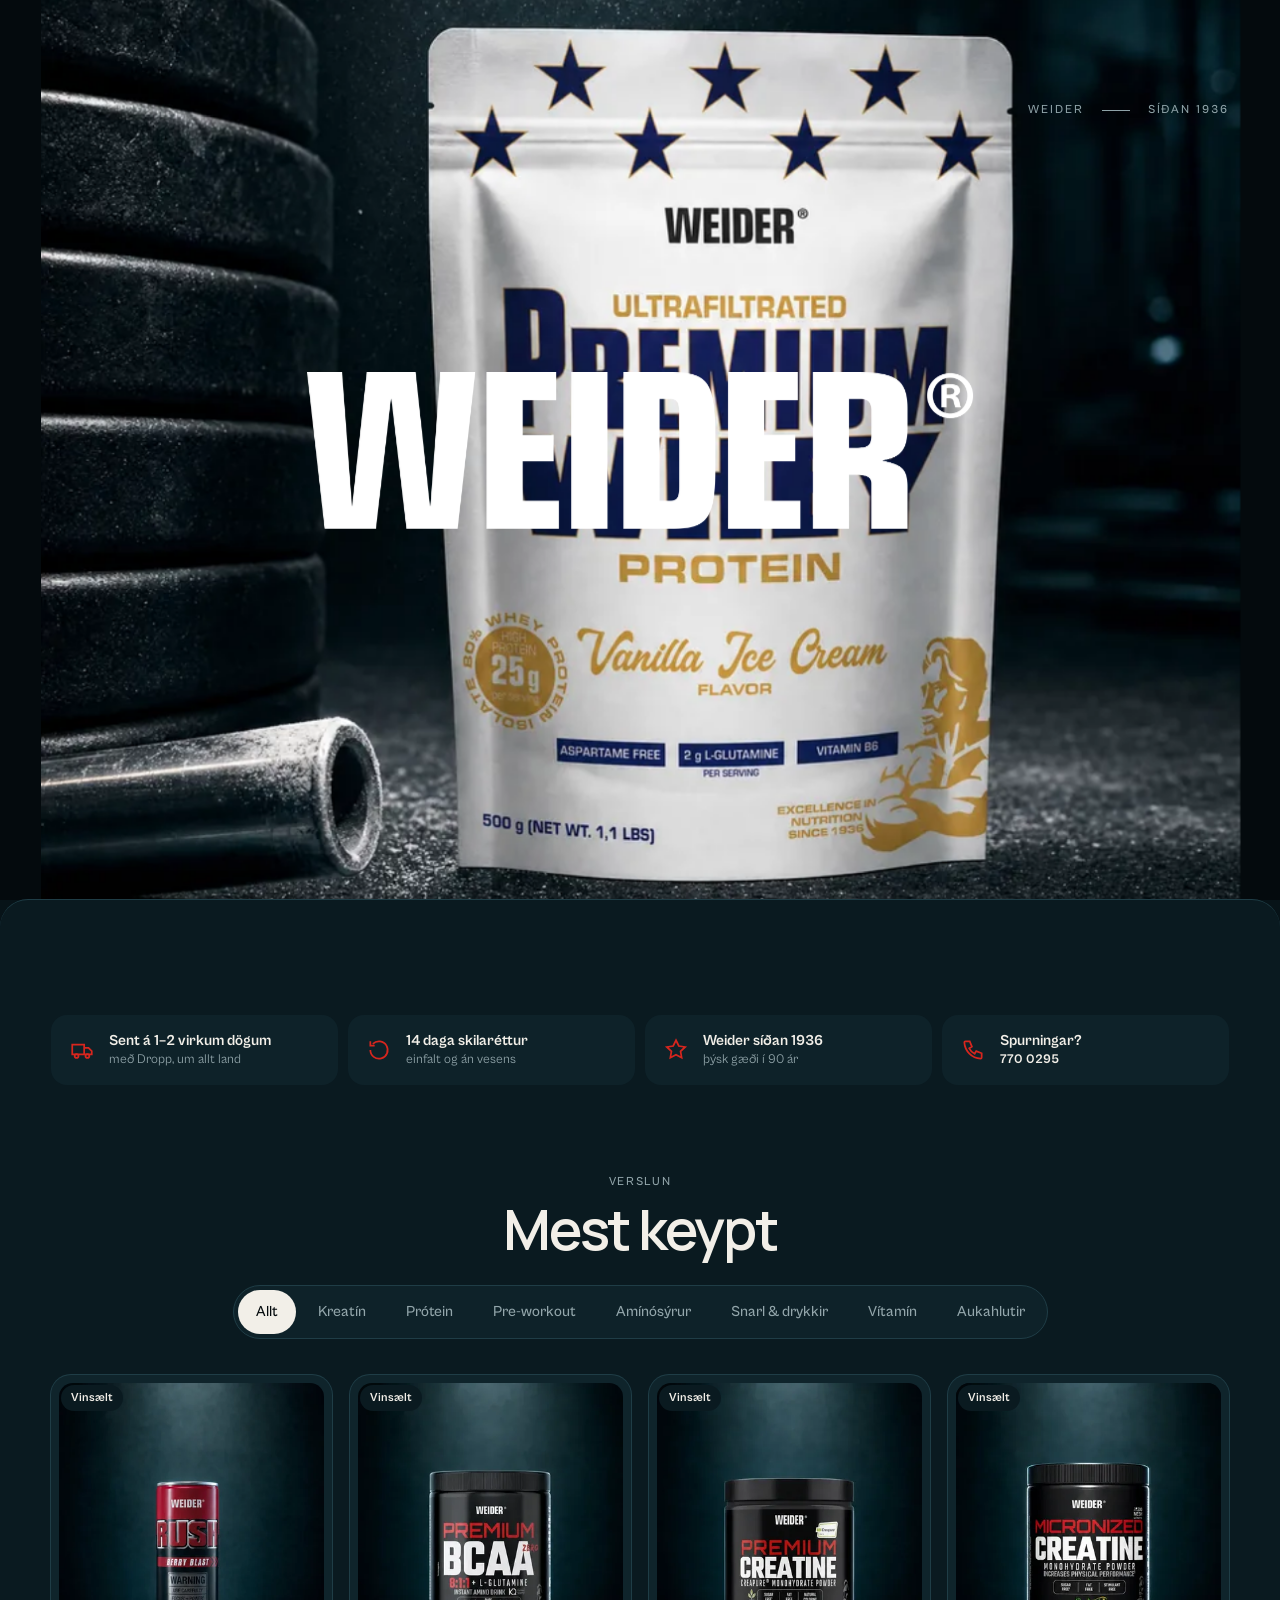
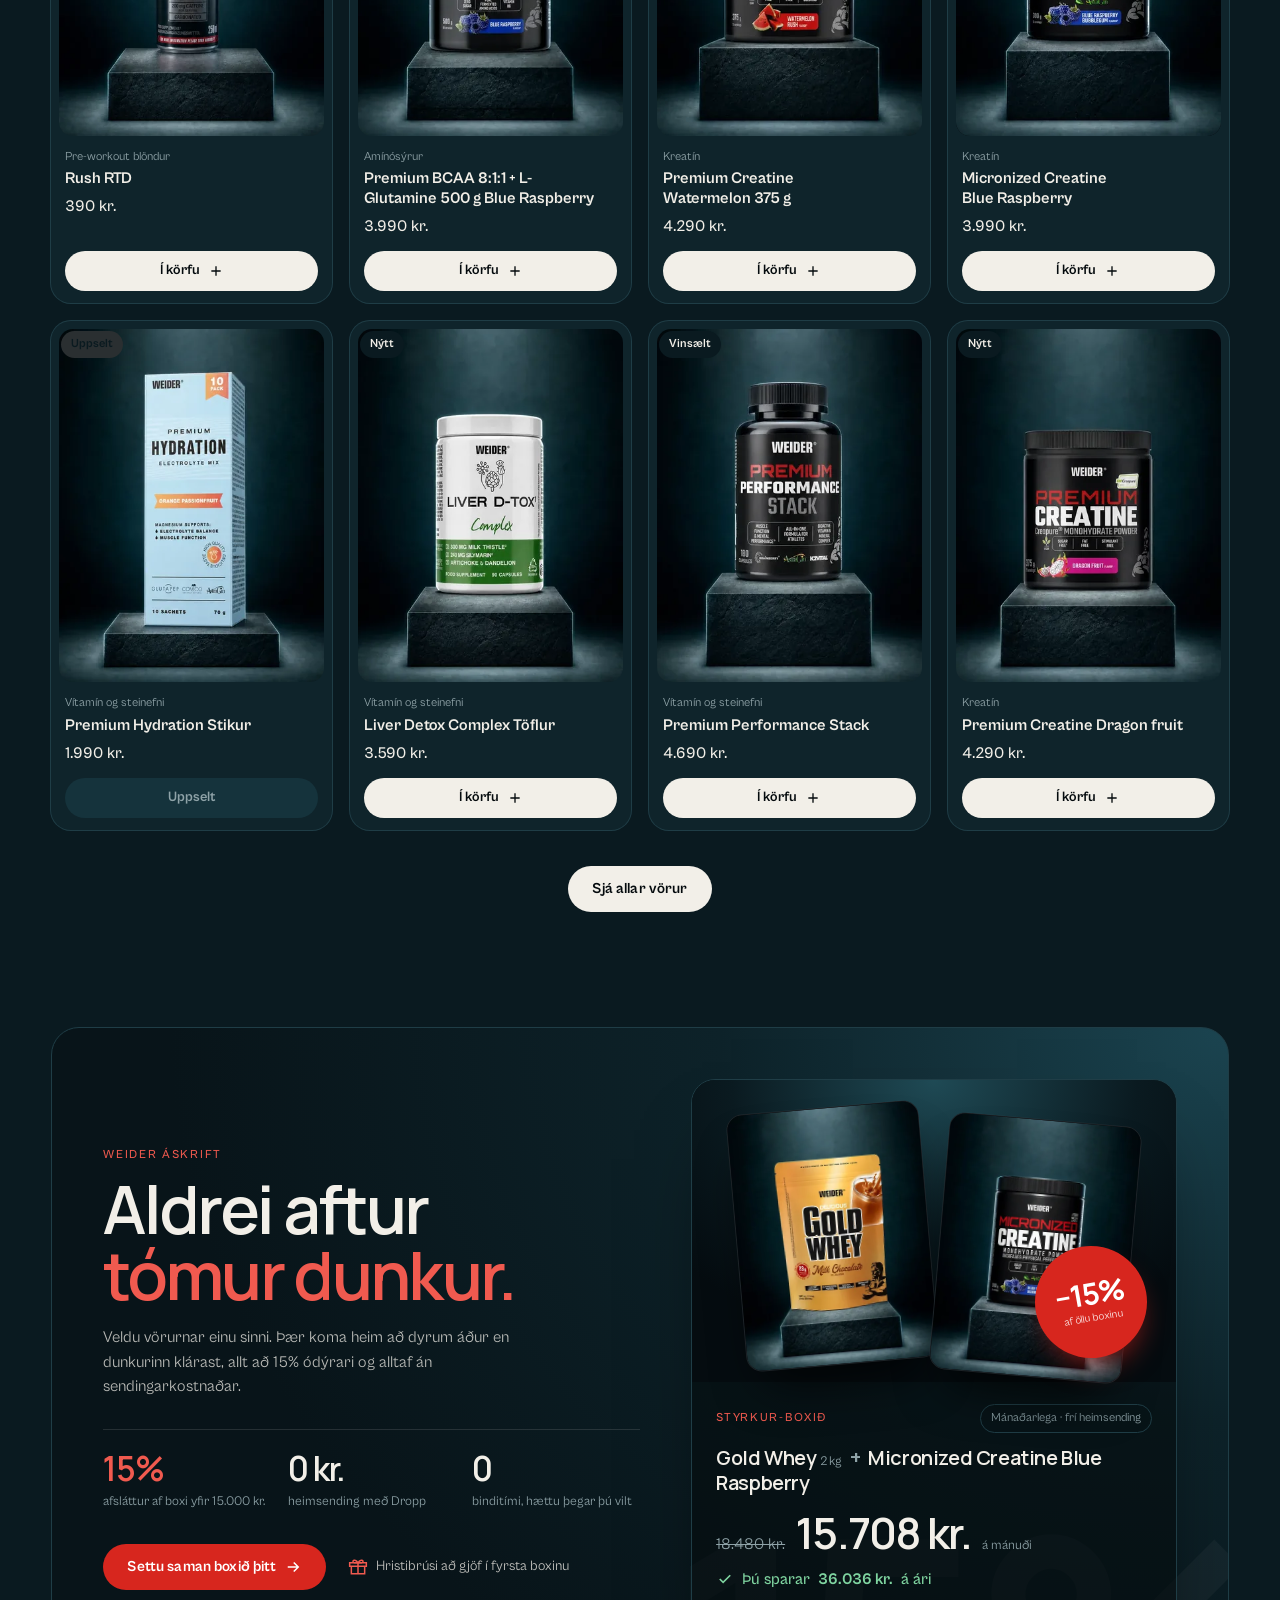
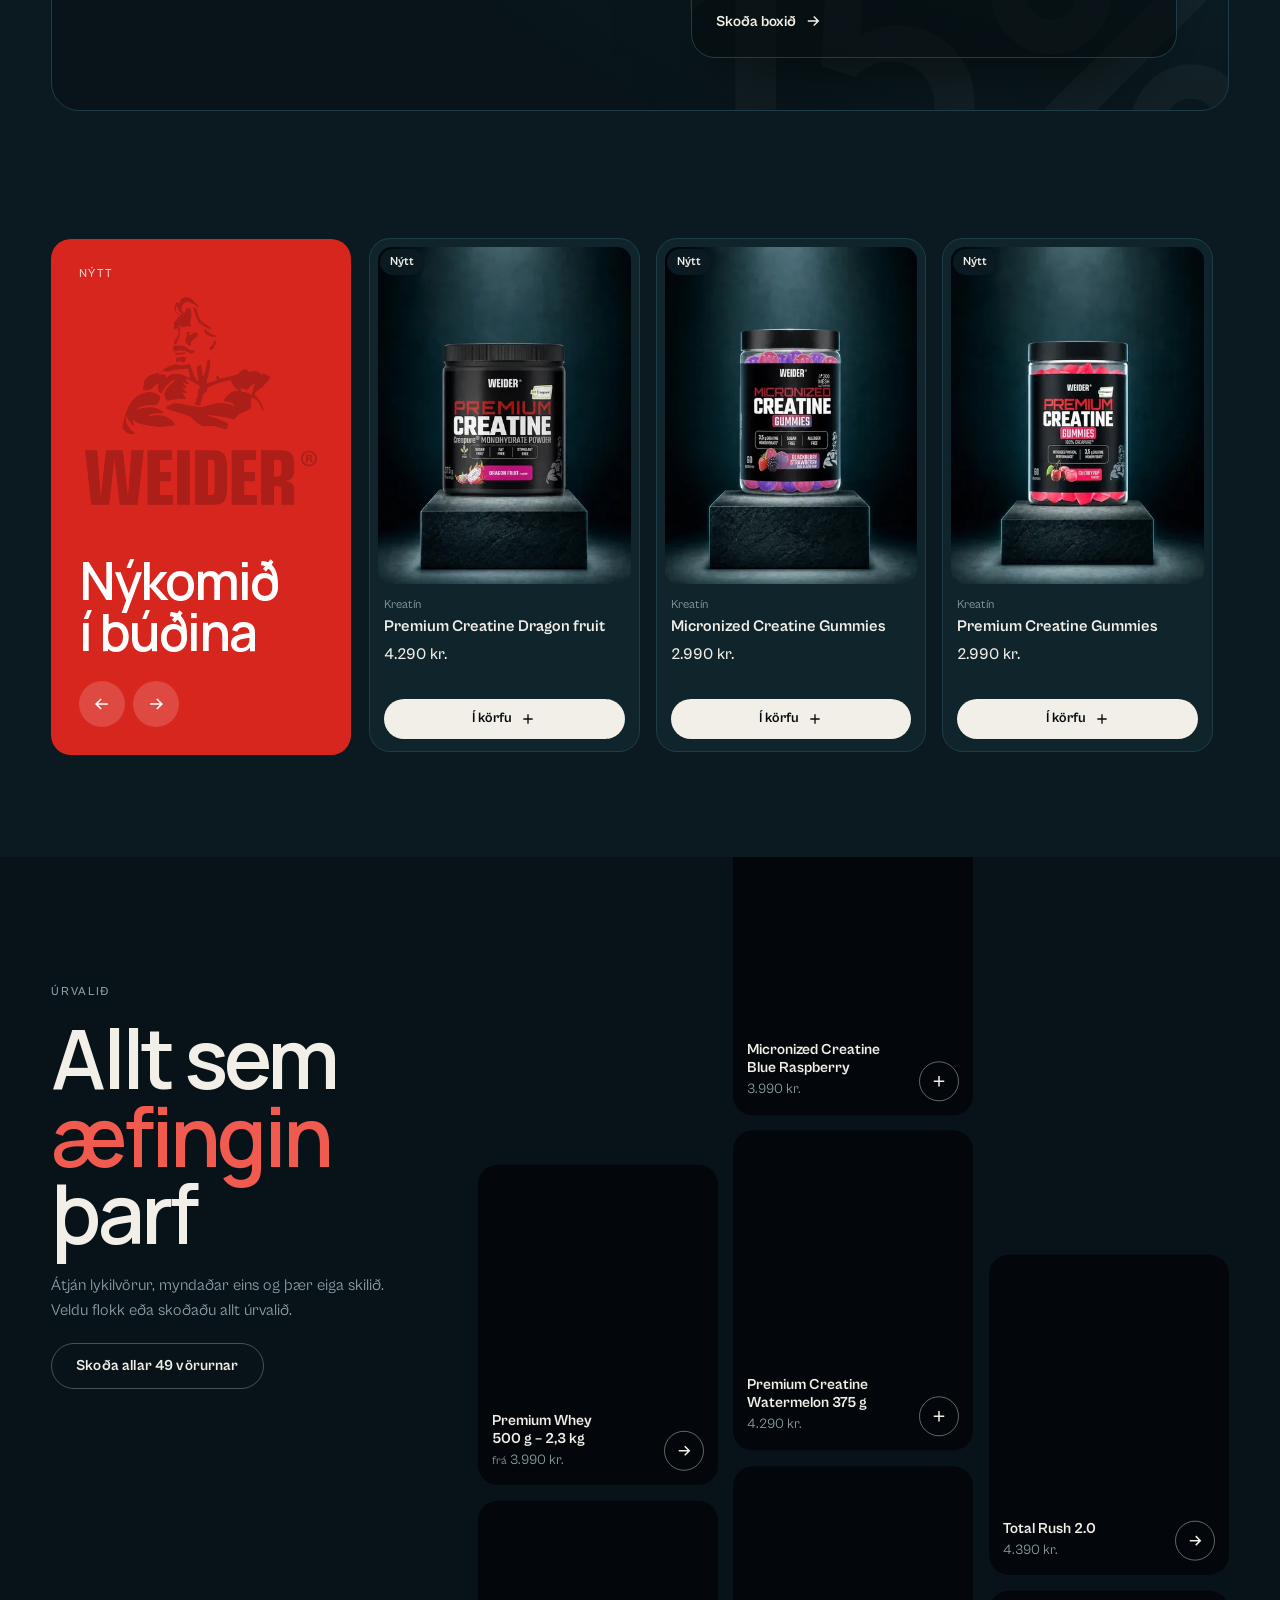
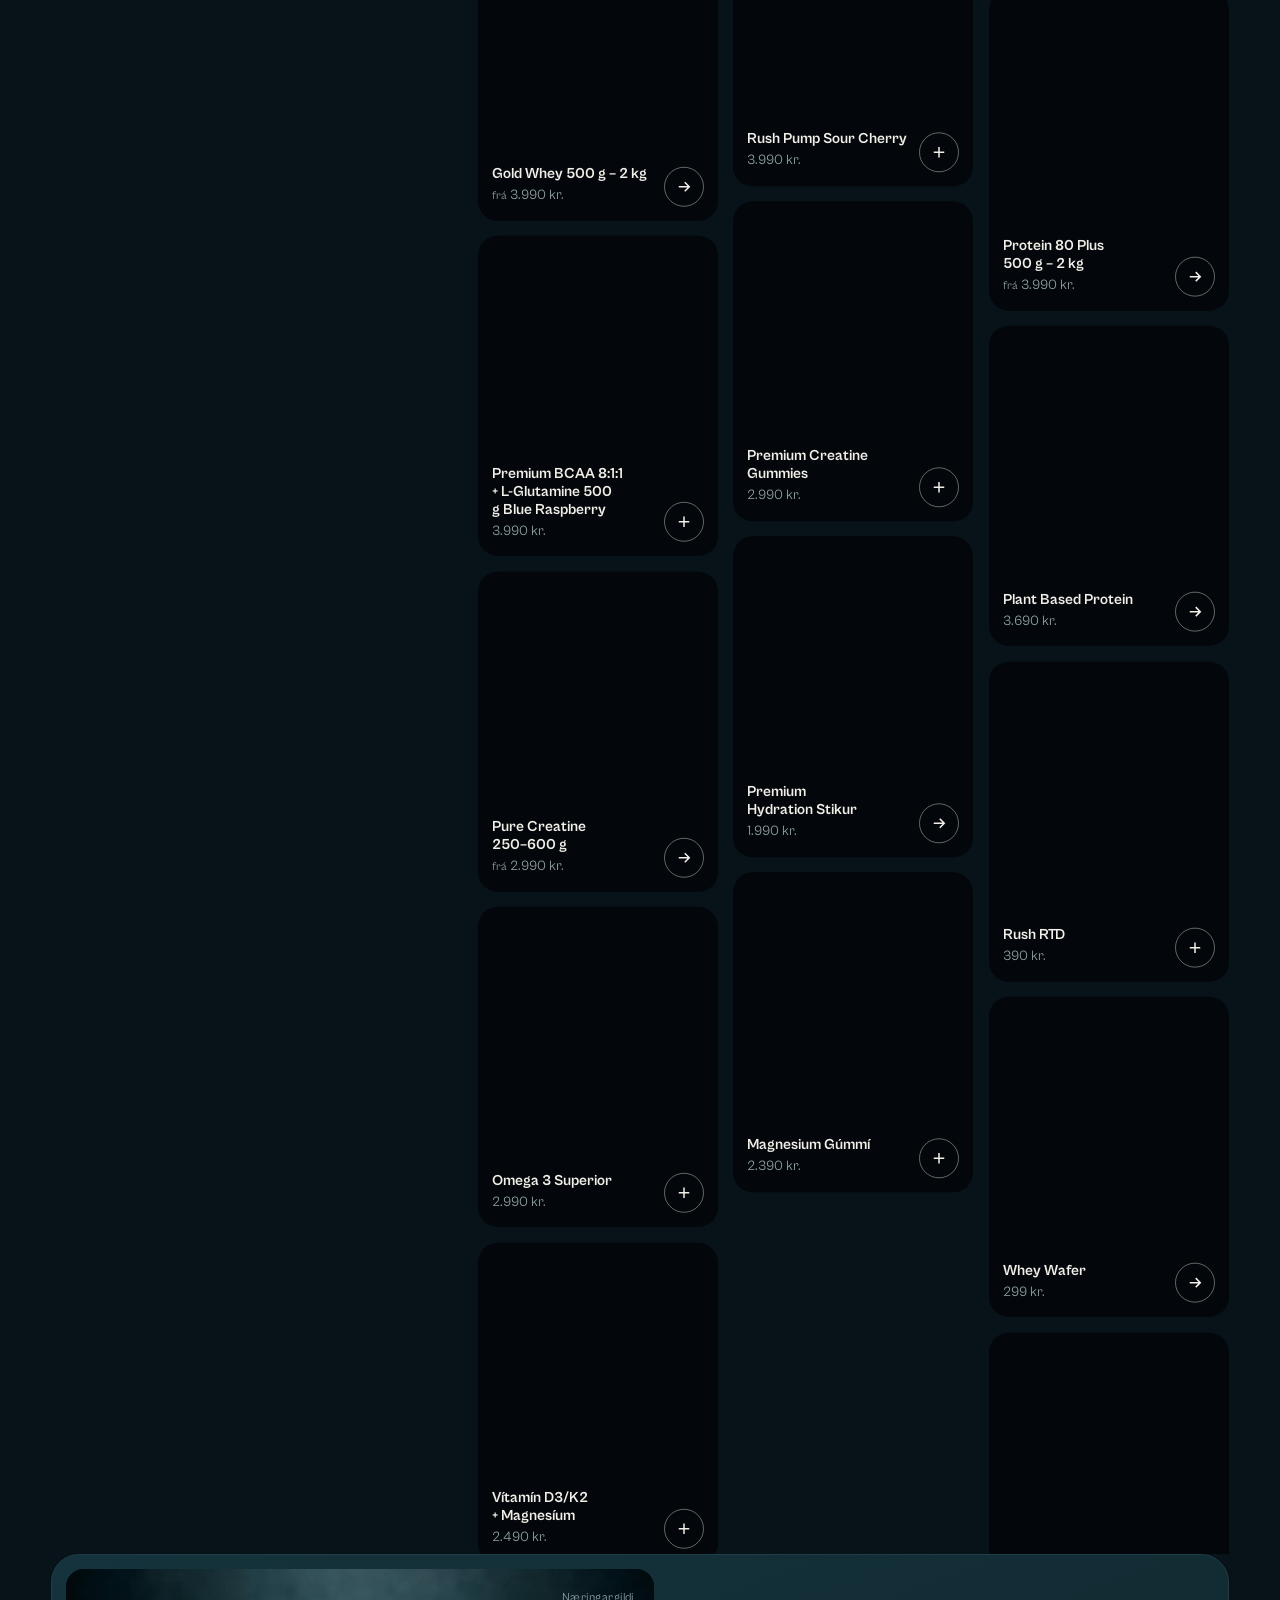
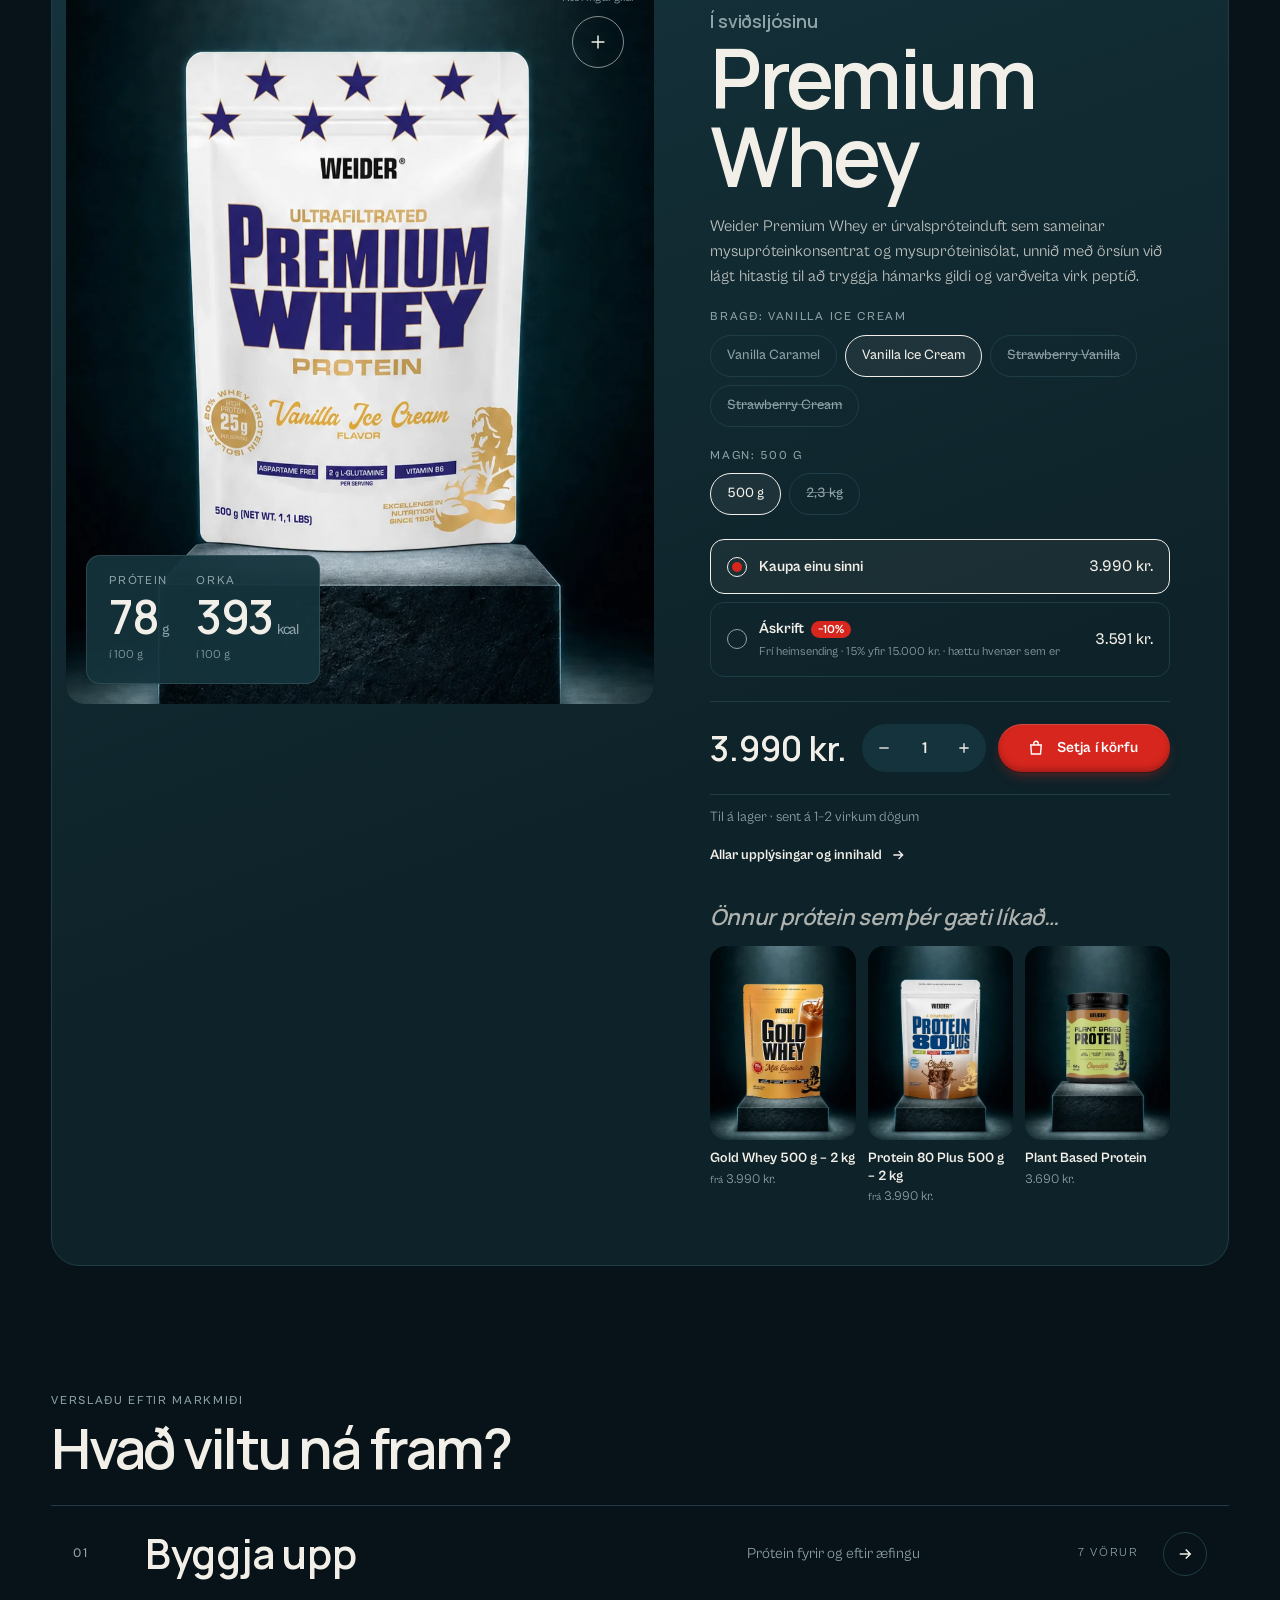
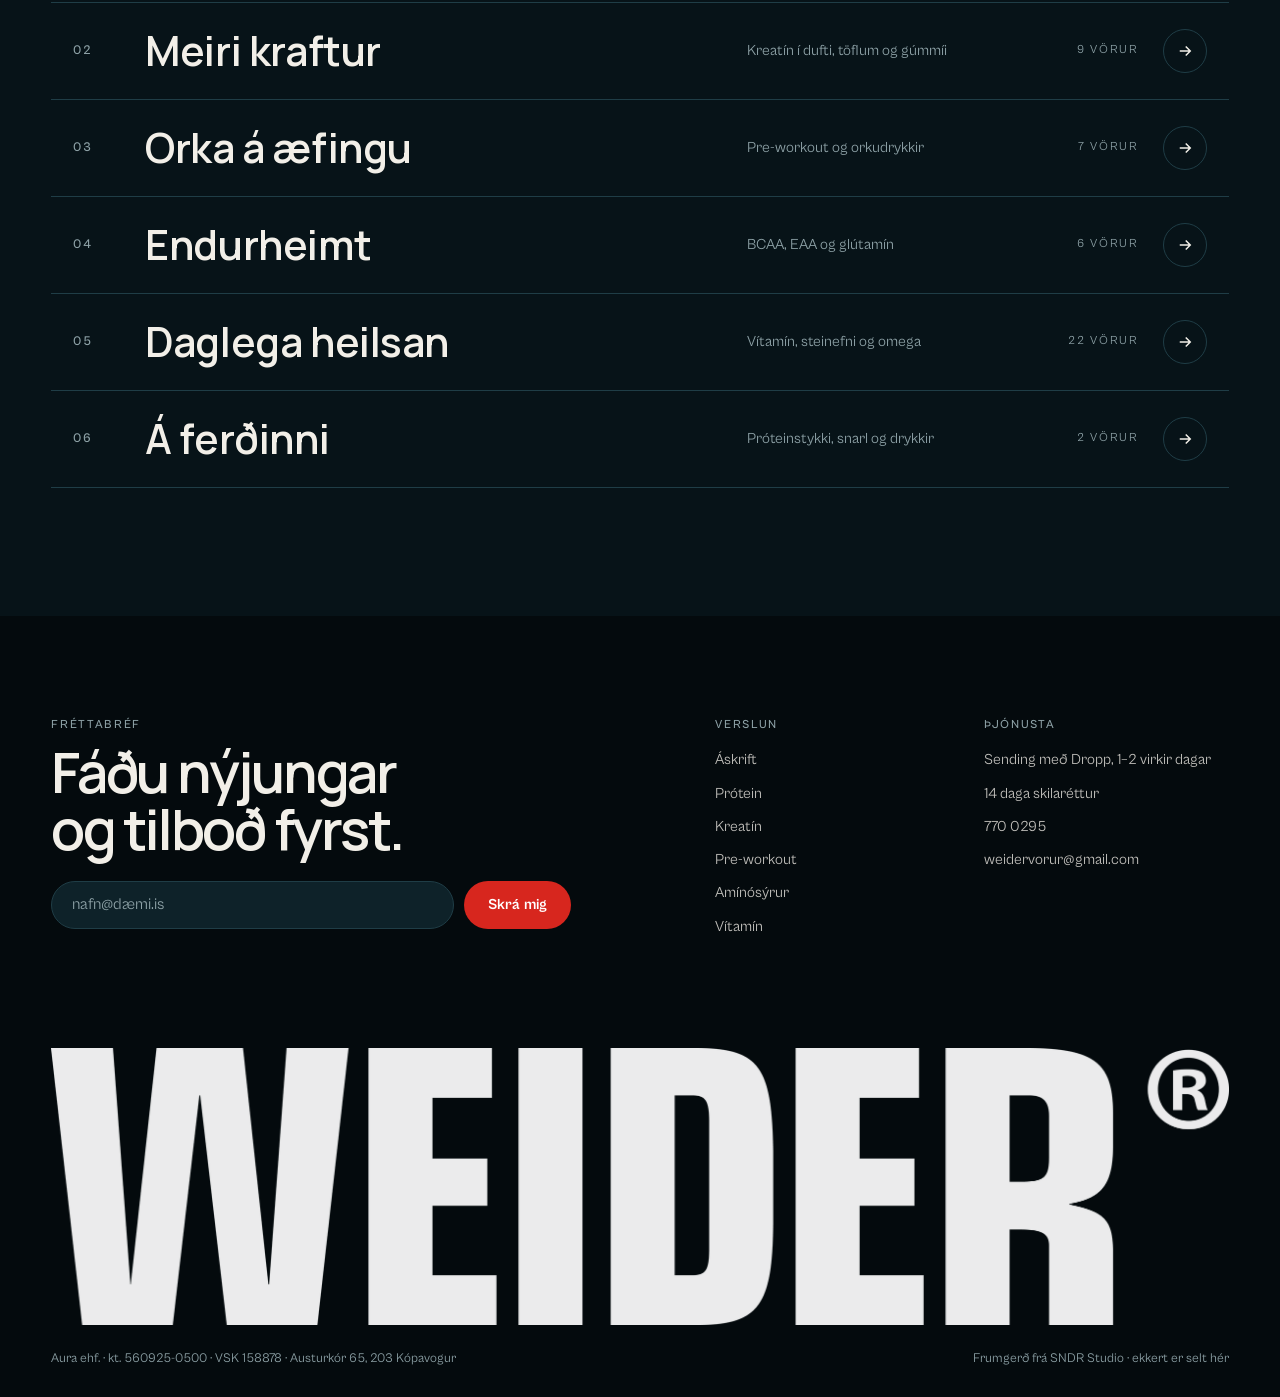
==== commit 974703f7: "Deploy ea3742a (noindex preview)" ====
--- a/index.html
+++ b/index.html
@@ -11,9 +11,9 @@
 <link rel="preload" href="assets/fonts/Manrope-Variable.woff2" as="font" type="font/woff2" crossorigin>
 <link rel="preload" href="assets/fonts/CabinetGrotesk-Medium.woff2" as="font" type="font/woff2" crossorigin>
 <script>(function(){var r=document.documentElement;r.classList.add('js');function s(v){if(r.getAttribute('data-input')!==v)r.setAttribute('data-input',v)}addEventListener('pointerdown',function(){s('pointer')},true);addEventListener('keydown',function(e){if(e.key==='Shift'||e.key==='Control'||e.key==='Alt'||e.key==='Meta')return;s('key')},true)})();</script>
-<script src="assets/vendor/focus-guard.js?v=b91d193"></script>
-<link rel="stylesheet" href="assets/vendor/focus-guard.css?v=b91d193">
-<link rel="stylesheet" href="assets/site.css?v=b91d193">
+<script src="assets/vendor/focus-guard.js?v=ea3742a"></script>
+<link rel="stylesheet" href="assets/vendor/focus-guard.css?v=ea3742a">
+<link rel="stylesheet" href="assets/site.css?v=ea3742a">
 
 <link rel="preload" as="image" href="assets/img/hero/lift-1600.webp" imagesrcset="assets/img/hero/lift-900.webp 900w, assets/img/hero/lift-1600.webp 1600w, assets/img/hero/lift-2400.webp 2400w" imagesizes="100vw" media="(min-width: 761px)" fetchpriority="high">
 <link rel="preload" as="image" href="assets/img/hero/whey-900.webp" imagesrcset="assets/img/hero/whey-900.webp 900w, assets/img/hero/whey-1400.webp 1400w" imagesizes="100vw" media="(max-width: 760px)" fetchpriority="high">
@@ -21,11 +21,11 @@
 <meta name="description" content="Weider prótein, kreatín, pre-workout og vítamín. Sending með Dropp á 1–2 virkum dögum.">
 </head>
 <body class="home">
-<div class="ldr" id="ldr" aria-hidden="true"><div class="ldr-man"><video muted playsinline preload="auto" poster="assets/loader/flex-first.jpg"><source src="assets/loader/flex.mp4?v=b91d193" type="video/mp4; codecs=avc1.640028"><source src="assets/loader/flex.webm?v=b91d193" type="video/webm; codecs=vp9"></video></div></div>
-<script>(function(){if(!matchMedia('(prefers-reduced-motion: reduce)').matches)document.documentElement.classList.add('ldr-on')})();</script>
+<div class="ldr" id="ldr" aria-hidden="true"><div class="ldr-man"><video muted playsinline preload="auto" poster="assets/loader/flex-first.jpg"><source src="assets/loader/flex.mp4?v=ea3742a" type="video/mp4; codecs=avc1.640028"><source src="assets/loader/flex.webm?v=ea3742a" type="video/webm; codecs=vp9"></video></div></div>
+<script>(function(){var k='weider-ldr',seen;try{seen=sessionStorage.getItem(k);sessionStorage.setItem(k,'1')}catch(e){}if(!seen&&!matchMedia('(prefers-reduced-motion: reduce)').matches)document.documentElement.classList.add('ldr-on')})();</script>
 <a class="skip" href="#main">Hoppa í efni</a>
 <header class="hdr" id="hdr">
-  <a class="logo" href="index.html" aria-label="Weider, forsíða"><span class="logo-in"><img src="assets/logo/weider-white.webp?v=b91d193" alt="Weider" width="2400" height="565"></span></a>
+  <a class="logo" href="index.html" aria-label="Weider, forsíða"><span class="logo-in"><img src="assets/logo/weider-white.webp?v=ea3742a" alt="Weider" width="2400" height="565"></span></a>
   <nav class="pills" aria-label="Aðalvalmynd">
     <button class="shop-btn" type="button" aria-expanded="false" aria-controls="mega">Verslun <svg viewBox="0 0 24 24" fill="none" stroke="currentColor" stroke-width="2" aria-hidden="true"><path d="m6 9 6 6 6-6"/></svg></button>
     <a href="vorur.html?c=protein" data-nav="protein">Prótein</a>
@@ -195,7 +195,7 @@
       <div><p class="lbl">Þjónusta</p><span>Sending með Dropp, 1–2 virkir dagar</span><span>14 daga skilaréttur</span><a href="tel:+3547700295">770 0295</a><a href="mailto:weidervorur@gmail.com">weidervorur@gmail.com</a></div>
     </nav>
   </div>
-  <img class="ftr-logo" src="assets/logo/weider-white.webp?v=b91d193" alt="" width="2400" height="565" loading="lazy">
+  <img class="ftr-logo" src="assets/logo/weider-white.webp?v=ea3742a" alt="" width="2400" height="565" loading="lazy">
   <div class="ftr-legal"><span>Aura ehf. · kt. 560925-0500 · VSK 158878 · Austurkór 65, 203 Kópavogur</span><span>Frumgerð frá SNDR Studio · ekkert er selt hér</span></div>
 </footer>
 <div class="scrim" hidden></div>
@@ -204,10 +204,10 @@
   <div class="dr-list"></div>
   <div class="dr-f"><div class="dr-rows"></div><div class="dr-sum"><span>Samtals</span><strong class="dr-total">0 kr.</strong></div><p class="dr-note">Sending reiknast í næsta skrefi.</p><button class="btn red wide dr-go" type="button">Áfram í greiðslu</button><p class="dr-msg" role="status" aria-live="polite"></p></div>
 </aside>
-<script src="assets/vendor/gsap.min.js?v=b91d193" defer></script>
-<script src="assets/vendor/ScrollTrigger.min.js?v=b91d193" defer></script>
-<script src="assets/data.js?v=b91d193" defer></script>
-<script src="assets/site.js?v=b91d193" defer></script>
+<script src="assets/vendor/gsap.min.js?v=ea3742a" defer></script>
+<script src="assets/vendor/ScrollTrigger.min.js?v=ea3742a" defer></script>
+<script src="assets/data.js?v=ea3742a" defer></script>
+<script src="assets/site.js?v=ea3742a" defer></script>
 
 </body>
 </html>
--- a/assets/site.css
+++ b/assets/site.css
@@ -202,7 +202,7 @@
 .deal-tile { position: relative; overflow: hidden; border-radius: var(--r-card); background: var(--red); color: #fff; padding: 28px; display: flex; flex-direction: column; justify-content: space-between; min-height: 300px; }
 .deal-tile .lbl { color: rgba(255,255,255,.8); }
 .deal-tile .h2 { font-size: clamp(40px, 4vw, 60px); margin-top: auto; margin-bottom: 24px; }
-.deal-tile::before { content: ""; position: absolute; left: 34px; right: 34px; top: 58px; aspect-ratio: 1390 / 1248; background: rgba(0,0,0,.2); -webkit-mask: url(logo/weider-bust.webp?v=b91d193) no-repeat center / contain; mask: url(logo/weider-bust.webp?v=b91d193) no-repeat center / contain; pointer-events: none; }
+.deal-tile::before { content: ""; position: absolute; left: 34px; right: 34px; top: 58px; aspect-ratio: 1390 / 1248; background: rgba(0,0,0,.2); -webkit-mask: url(logo/weider-bust.webp?v=ea3742a) no-repeat center / contain; mask: url(logo/weider-bust.webp?v=ea3742a) no-repeat center / contain; pointer-events: none; }
 @media (max-width: 760px) { .deal-tile::before { left: auto; right: 18px; top: 50%; transform: translateY(-50%); width: 32%; } }
 .deal-arrows { display: flex; gap: 8px; }
 .arr { width: 46px; height: 46px; border-radius: 999px; display: grid; place-items: center; background: rgba(255,255,255,.16); color: #fff; transition: background-color .25s, opacity .25s; }
@@ -1156,11 +1156,11 @@
 
 /* ============ LOADER (18 Nov): the Weider man flexes, then the wordmark fades in where it sits ============ */
 .ldr { display: none; }
-html.ldr-on .ldr { display: block; position: fixed; inset: 0; z-index: 39; background: var(--deep); isolation: isolate; animation: ldr-failsafe .6s 9s forwards; }
+html.ldr-on .ldr { display: block; position: fixed; inset: 0; z-index: 39; background: var(--deep); isolation: isolate; animation: ldr-failsafe .6s 7s forwards; }
 /* the clip is white on pure black: the wrapper itself blends with "screen" so the black drops out against the loader colour */
 .ldr-man { position: absolute; left: 50%; top: 30%; width: 420px; height: 420px; transform-origin: 50% 60%; mix-blend-mode: screen; }
 .ldr-man video { display: block; width: 100%; height: 100%; object-fit: contain; }
-html.ldr-on body.home .logo-in { animation-delay: 9s; }
+html.ldr-on body.home .logo-in { animation-delay: 7s; }
 html.ldr-on body { overflow: hidden; }
 @keyframes ldr-failsafe { to { opacity: 0; visibility: hidden; } }
 @media (prefers-reduced-motion: reduce) { .ldr { display: none !important; } }
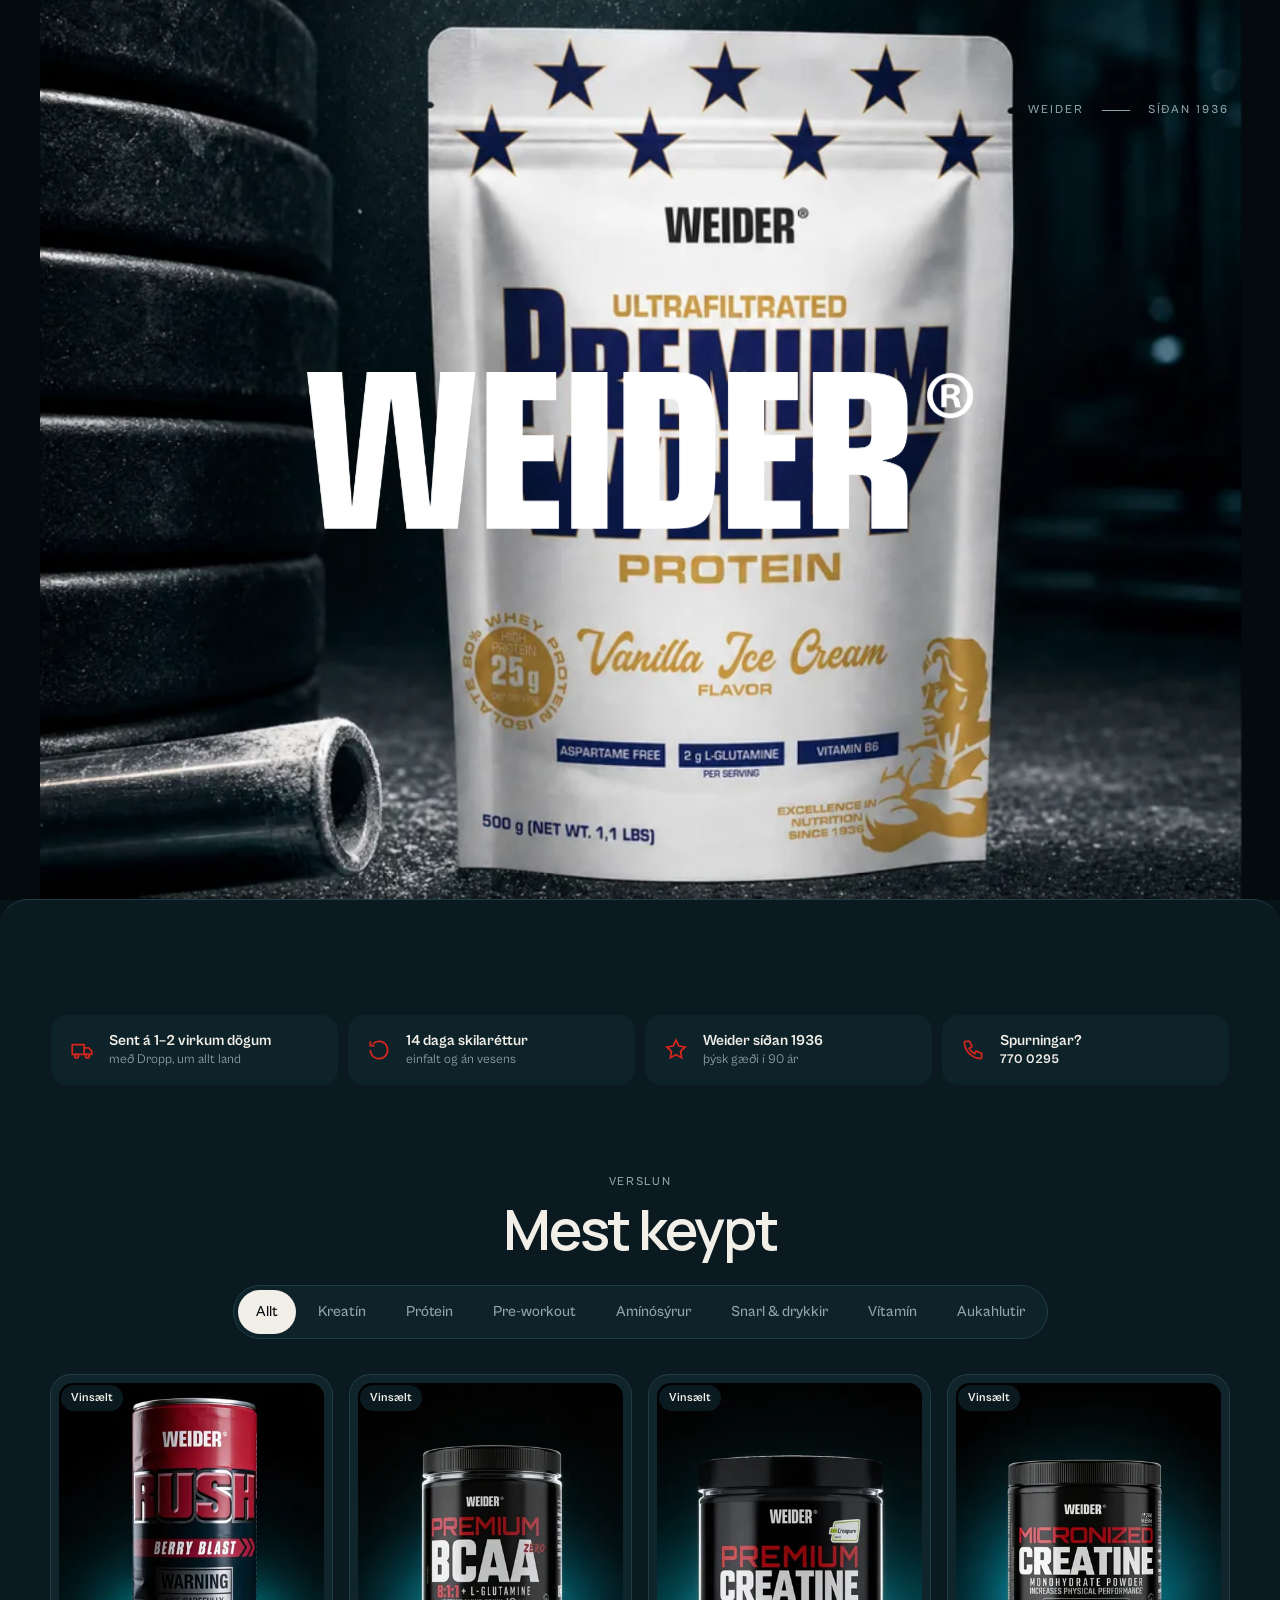
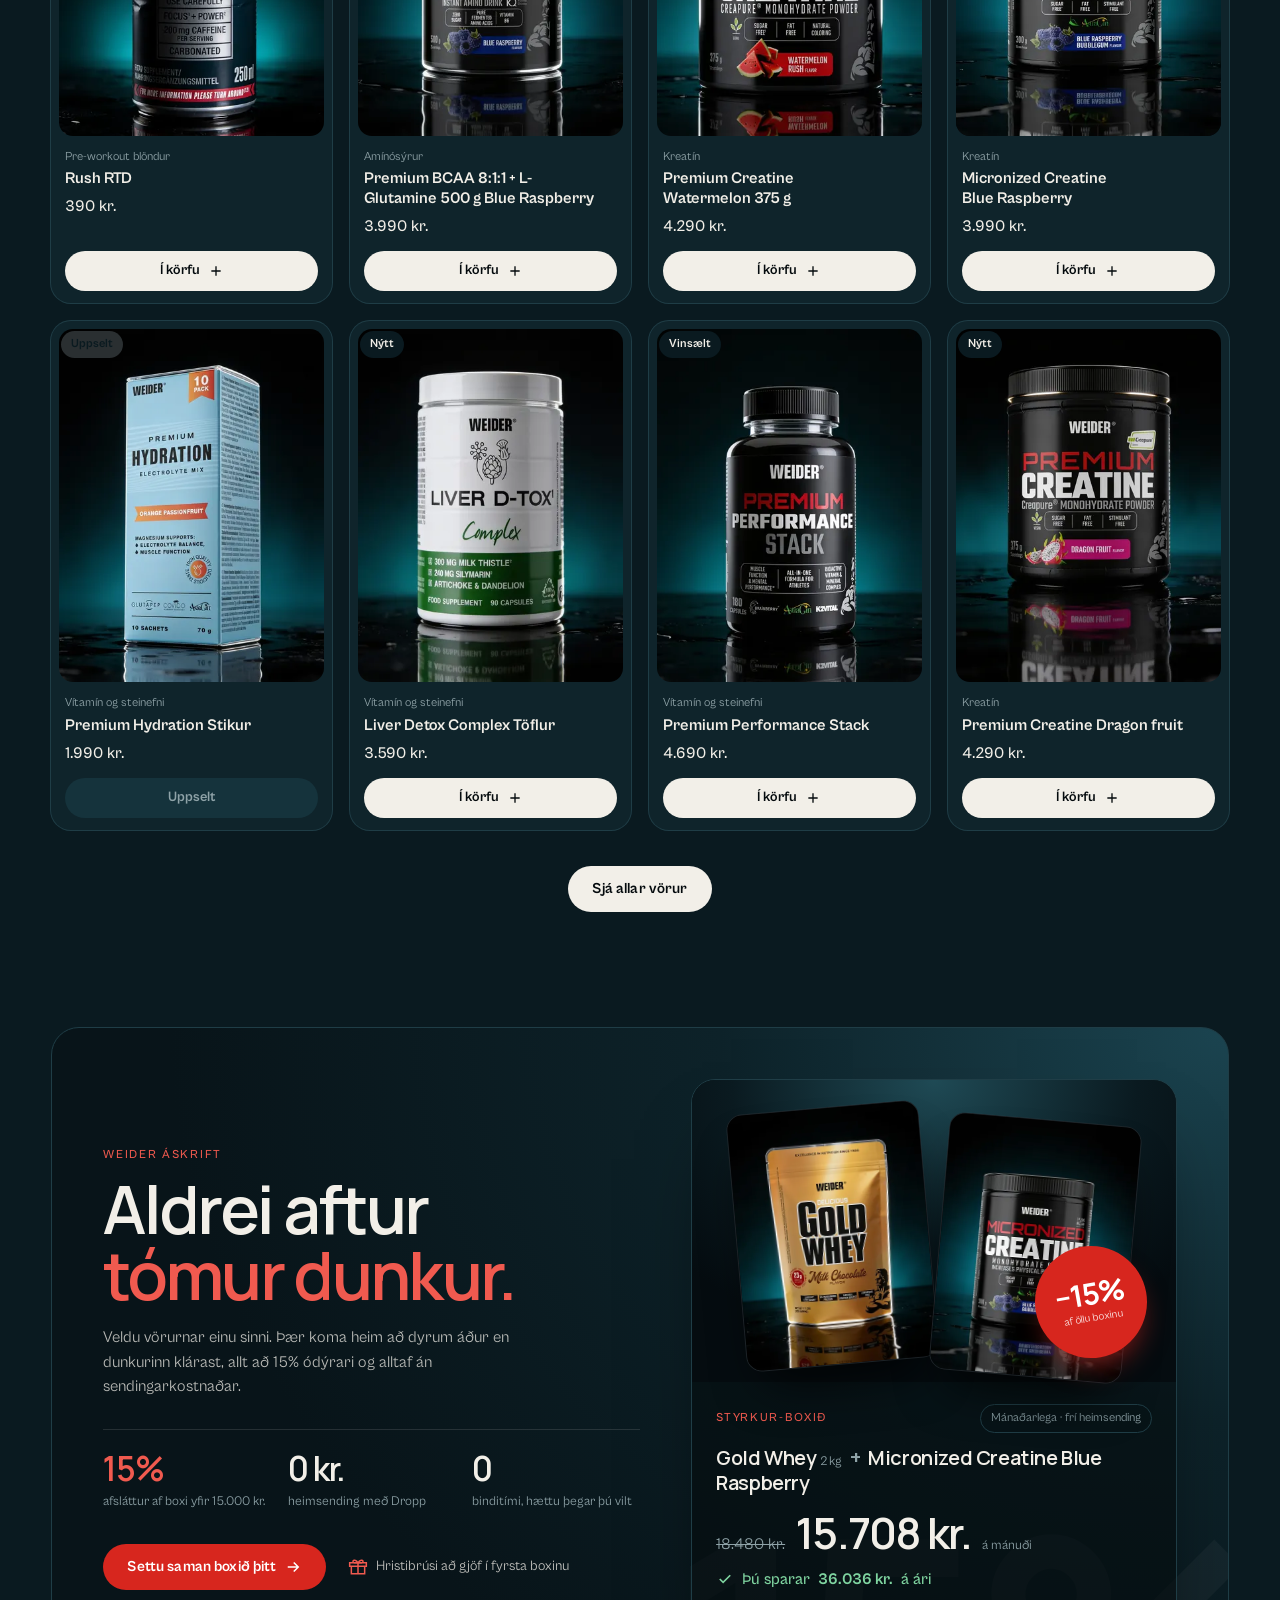
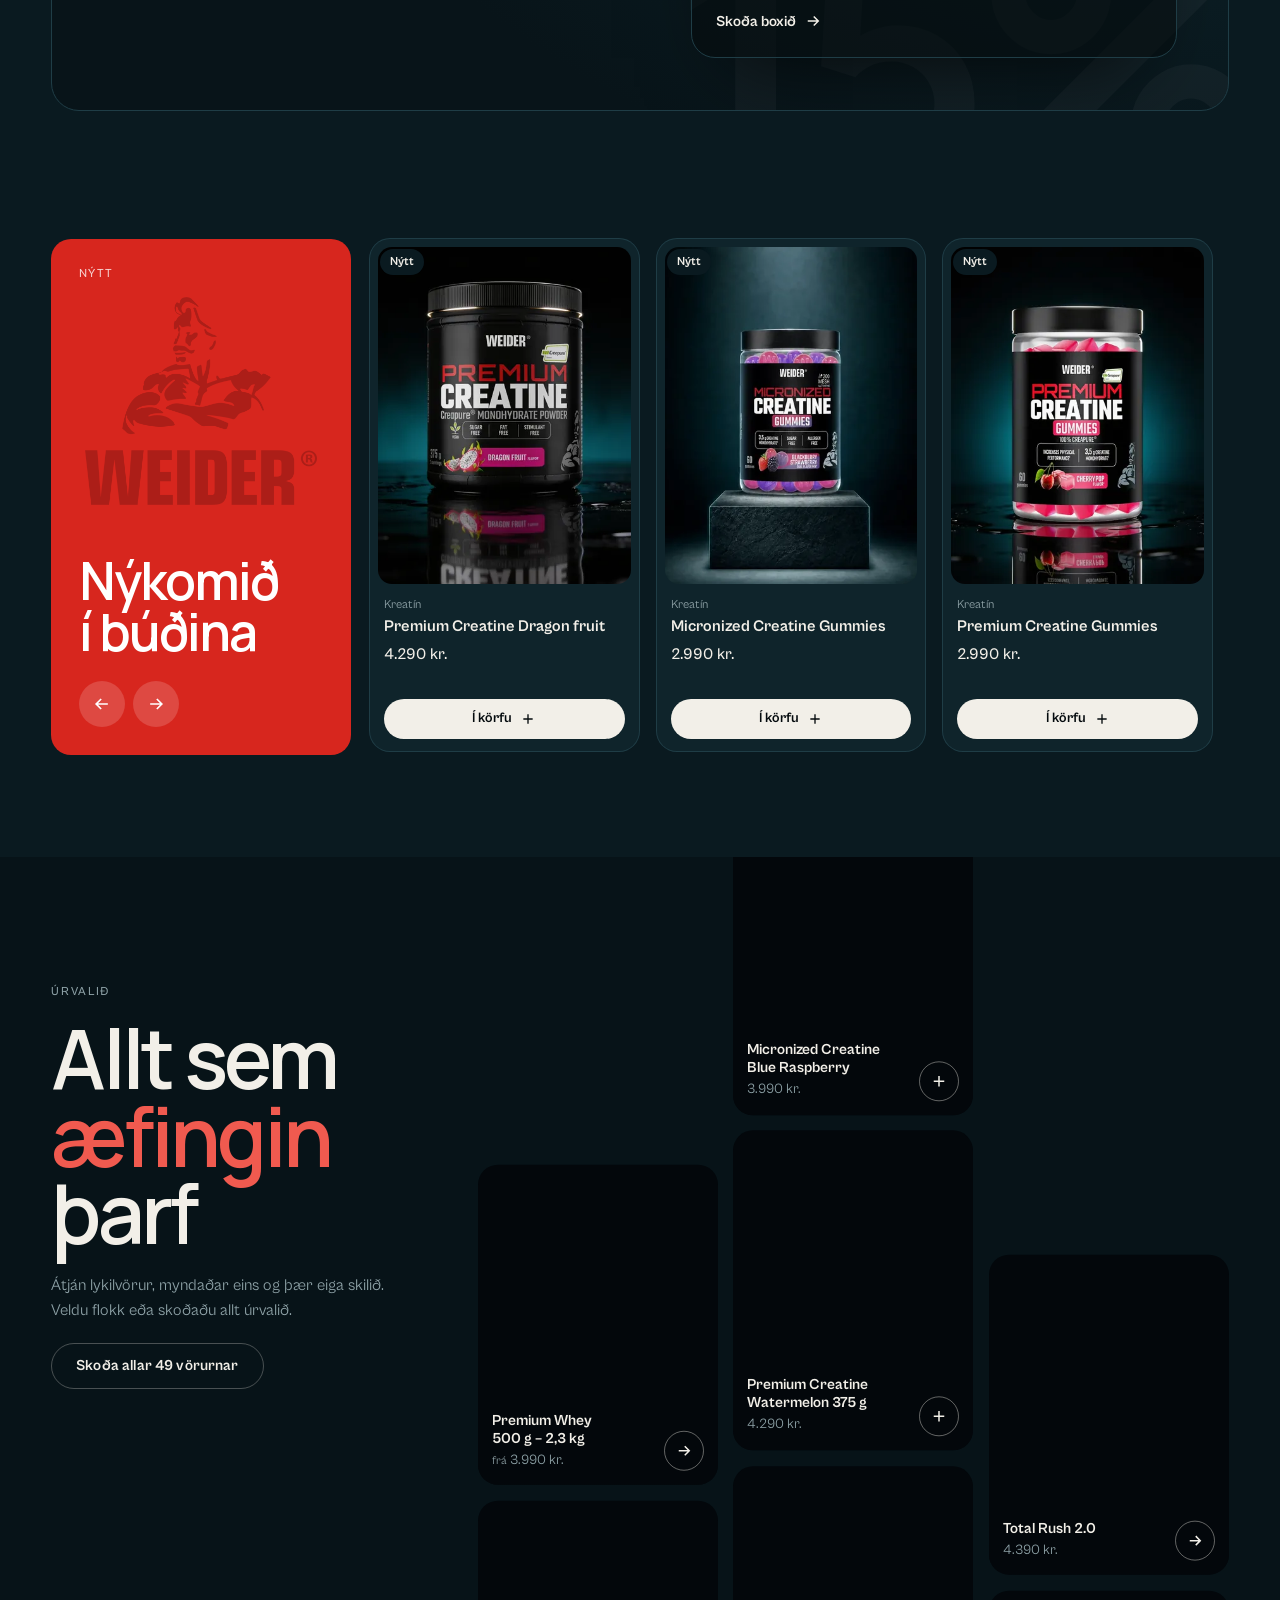
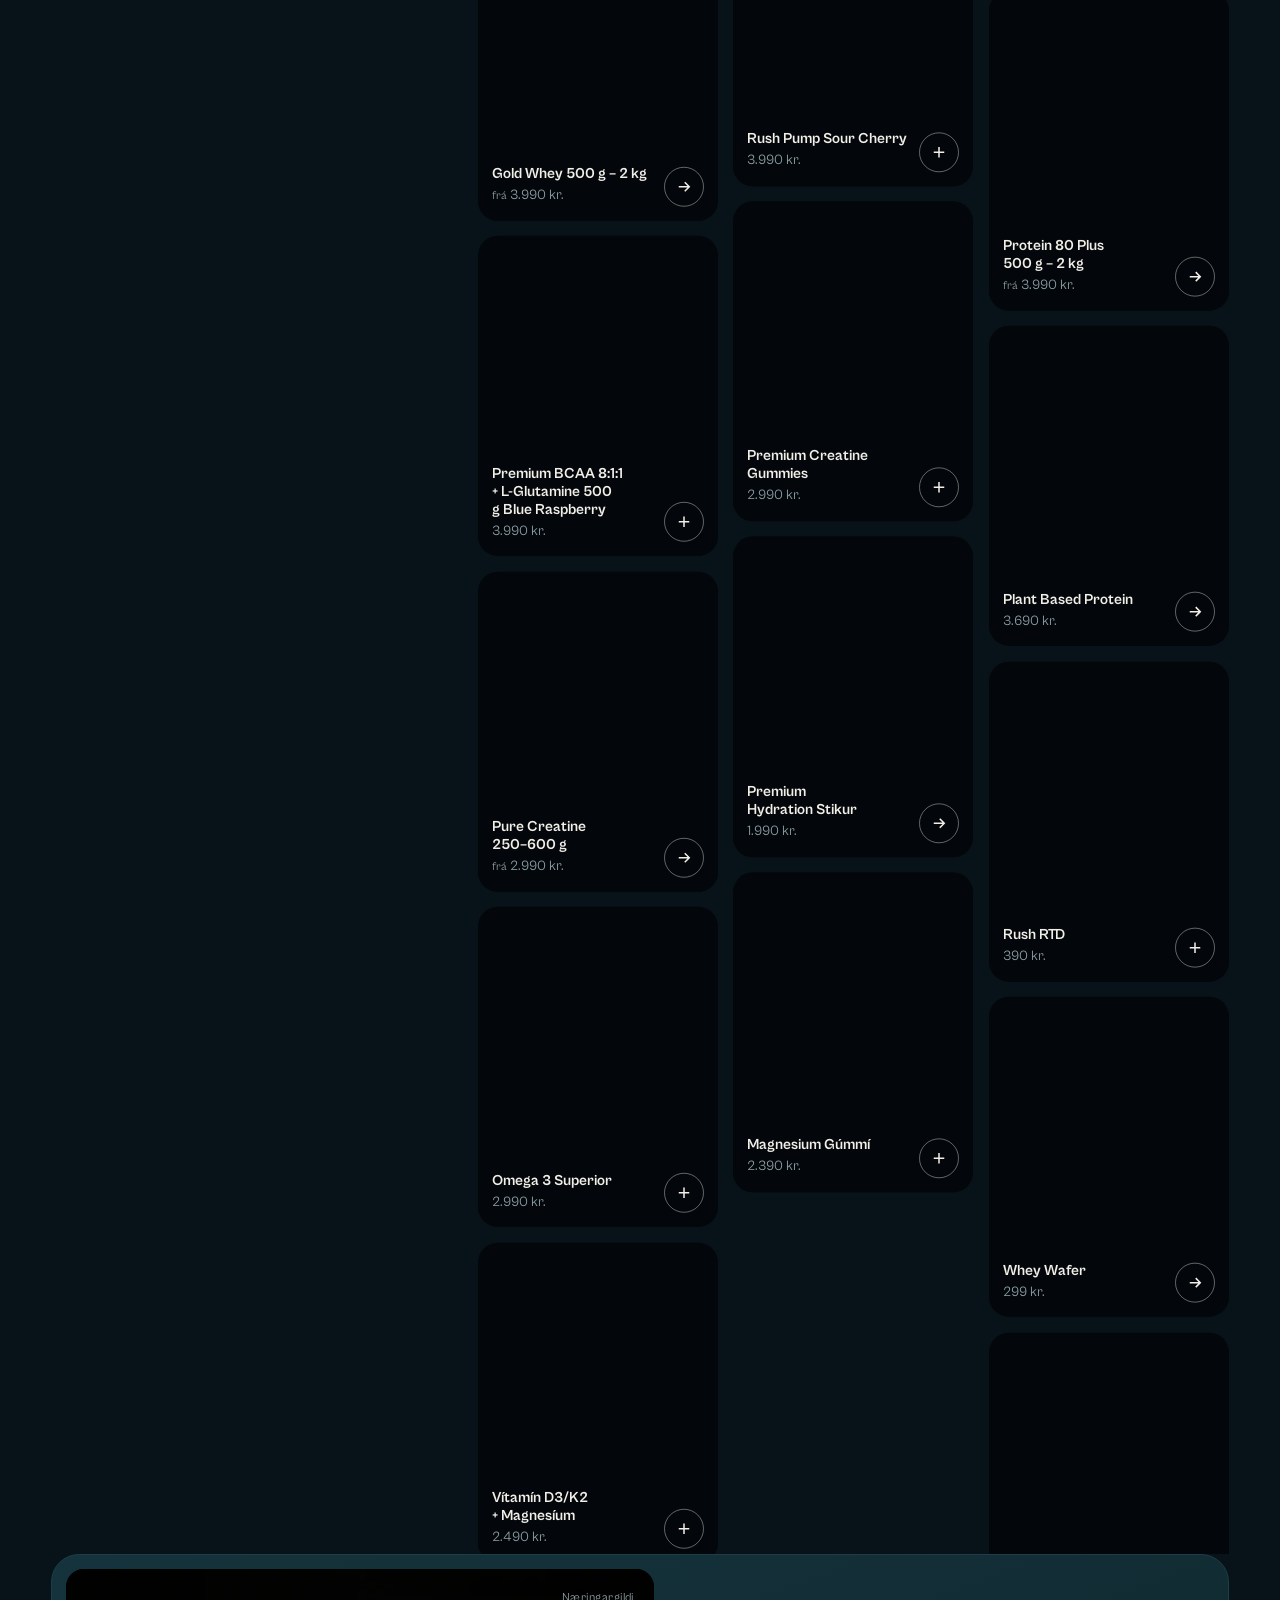
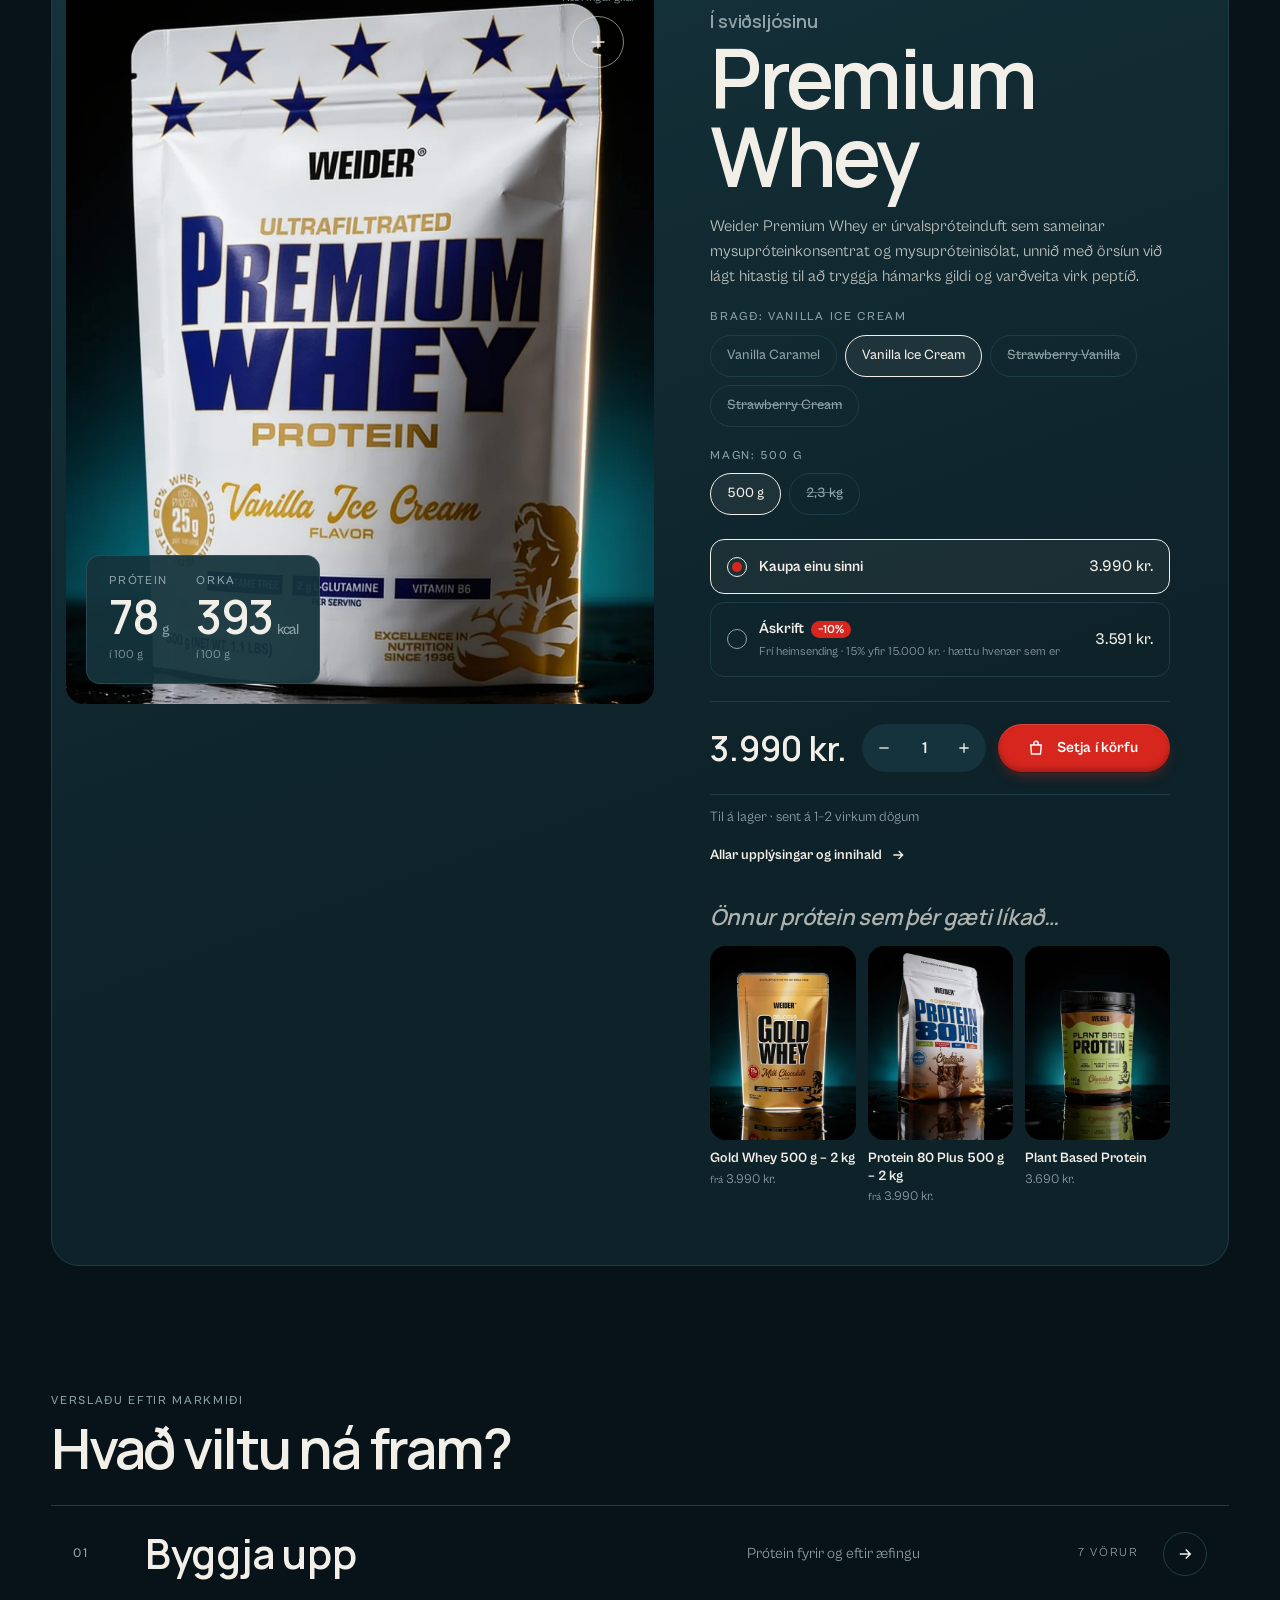
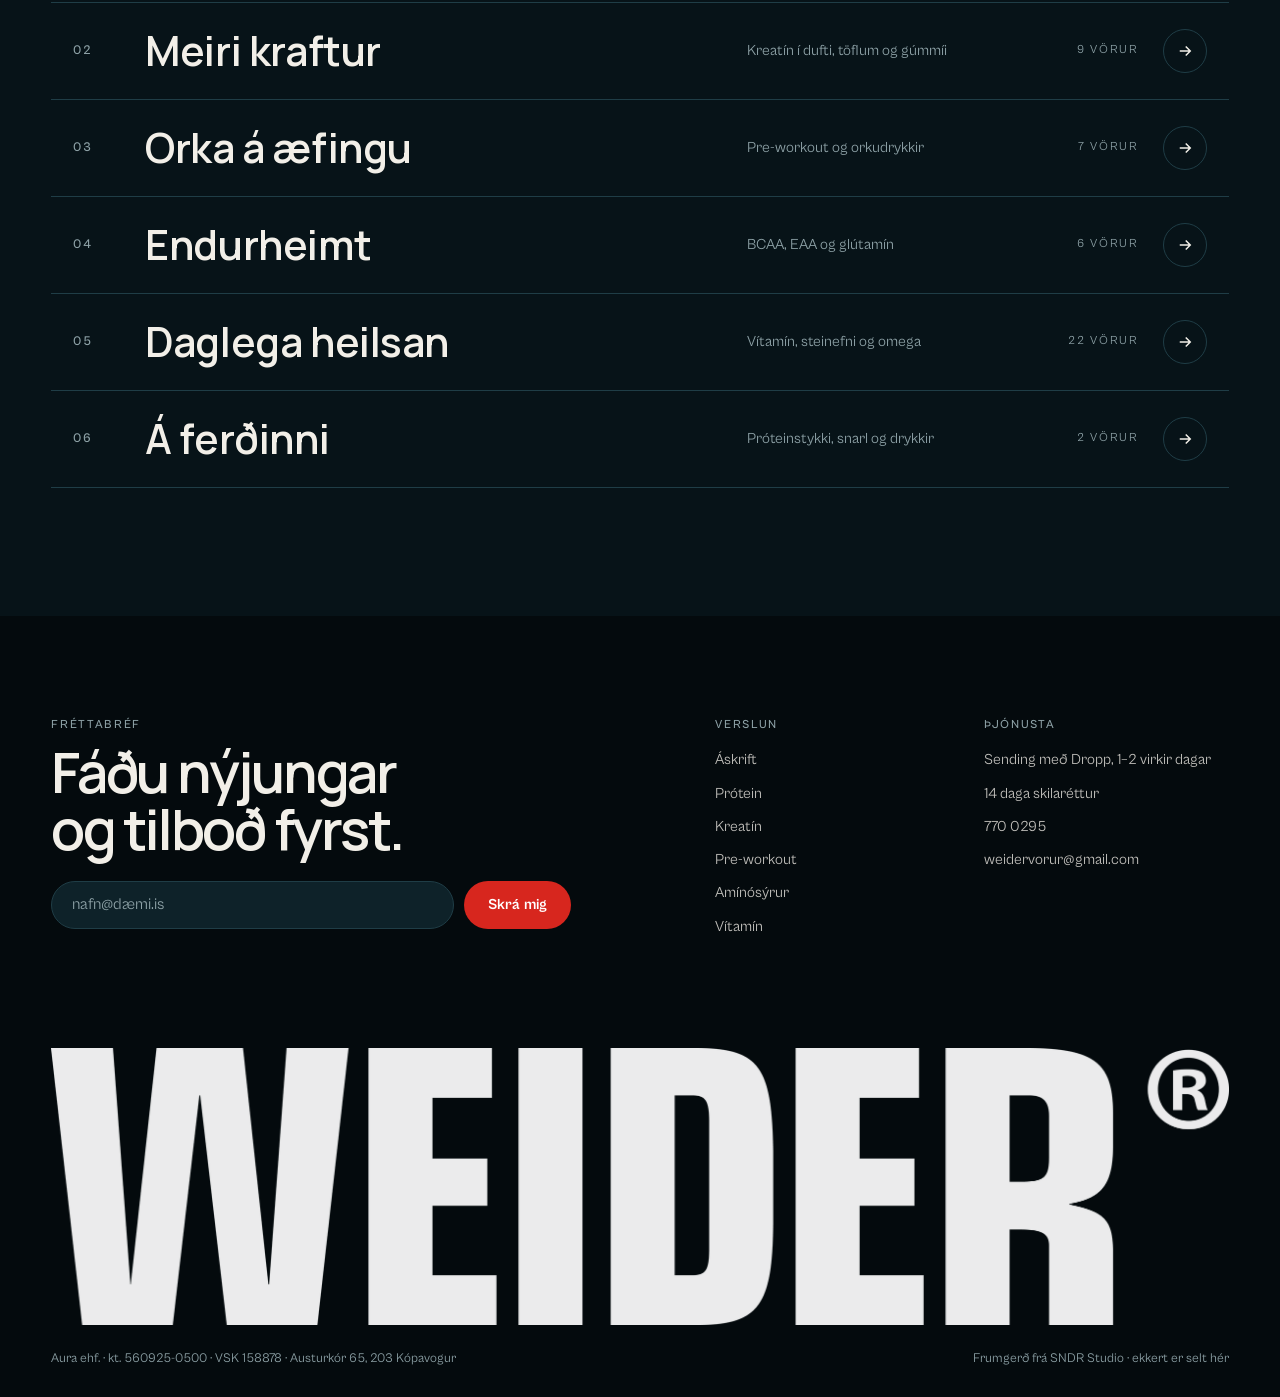
==== commit fe367afa: "Deploy 861cfc5 (noindex preview)" ====
--- a/index.html
+++ b/index.html
@@ -11,9 +11,9 @@
 <link rel="preload" href="assets/fonts/Manrope-Variable.woff2" as="font" type="font/woff2" crossorigin>
 <link rel="preload" href="assets/fonts/CabinetGrotesk-Medium.woff2" as="font" type="font/woff2" crossorigin>
 <script>(function(){var r=document.documentElement;r.classList.add('js');function s(v){if(r.getAttribute('data-input')!==v)r.setAttribute('data-input',v)}addEventListener('pointerdown',function(){s('pointer')},true);addEventListener('keydown',function(e){if(e.key==='Shift'||e.key==='Control'||e.key==='Alt'||e.key==='Meta')return;s('key')},true)})();</script>
-<script src="assets/vendor/focus-guard.js?v=ea3742a"></script>
-<link rel="stylesheet" href="assets/vendor/focus-guard.css?v=ea3742a">
-<link rel="stylesheet" href="assets/site.css?v=ea3742a">
+<script src="assets/vendor/focus-guard.js?v=861cfc5"></script>
+<link rel="stylesheet" href="assets/vendor/focus-guard.css?v=861cfc5">
+<link rel="stylesheet" href="assets/site.css?v=861cfc5">
 
 <link rel="preload" as="image" href="assets/img/hero/lift-1600.webp" imagesrcset="assets/img/hero/lift-900.webp 900w, assets/img/hero/lift-1600.webp 1600w, assets/img/hero/lift-2400.webp 2400w" imagesizes="100vw" media="(min-width: 761px)" fetchpriority="high">
 <link rel="preload" as="image" href="assets/img/hero/whey-900.webp" imagesrcset="assets/img/hero/whey-900.webp 900w, assets/img/hero/whey-1400.webp 1400w" imagesizes="100vw" media="(max-width: 760px)" fetchpriority="high">
@@ -21,11 +21,11 @@
 <meta name="description" content="Weider prótein, kreatín, pre-workout og vítamín. Sending með Dropp á 1–2 virkum dögum.">
 </head>
 <body class="home">
-<div class="ldr" id="ldr" aria-hidden="true"><div class="ldr-man"><video muted playsinline preload="auto" poster="assets/loader/flex-first.jpg"><source src="assets/loader/flex.mp4?v=ea3742a" type="video/mp4; codecs=avc1.640028"><source src="assets/loader/flex.webm?v=ea3742a" type="video/webm; codecs=vp9"></video></div></div>
+<div class="ldr" id="ldr" aria-hidden="true"><div class="ldr-man"><video muted playsinline preload="auto" poster="assets/loader/flex-first.jpg"><source src="assets/loader/flex.mp4?v=861cfc5" type="video/mp4; codecs=avc1.640028"><source src="assets/loader/flex.webm?v=861cfc5" type="video/webm; codecs=vp9"></video></div></div>
 <script>(function(){var k='weider-ldr',seen;try{seen=sessionStorage.getItem(k);sessionStorage.setItem(k,'1')}catch(e){}if(!seen&&!matchMedia('(prefers-reduced-motion: reduce)').matches)document.documentElement.classList.add('ldr-on')})();</script>
 <a class="skip" href="#main">Hoppa í efni</a>
 <header class="hdr" id="hdr">
-  <a class="logo" href="index.html" aria-label="Weider, forsíða"><span class="logo-in"><img src="assets/logo/weider-white.webp?v=ea3742a" alt="Weider" width="2400" height="565"></span></a>
+  <a class="logo" href="index.html" aria-label="Weider, forsíða"><span class="logo-in"><img src="assets/logo/weider-white.webp?v=861cfc5" alt="Weider" width="2400" height="565"></span></a>
   <nav class="pills" aria-label="Aðalvalmynd">
     <button class="shop-btn" type="button" aria-expanded="false" aria-controls="mega">Verslun <svg viewBox="0 0 24 24" fill="none" stroke="currentColor" stroke-width="2" aria-hidden="true"><path d="m6 9 6 6 6-6"/></svg></button>
     <a href="vorur.html?c=protein" data-nav="protein">Prótein</a>
@@ -195,7 +195,7 @@
       <div><p class="lbl">Þjónusta</p><span>Sending með Dropp, 1–2 virkir dagar</span><span>14 daga skilaréttur</span><a href="tel:+3547700295">770 0295</a><a href="mailto:weidervorur@gmail.com">weidervorur@gmail.com</a></div>
     </nav>
   </div>
-  <img class="ftr-logo" src="assets/logo/weider-white.webp?v=ea3742a" alt="" width="2400" height="565" loading="lazy">
+  <img class="ftr-logo" src="assets/logo/weider-white.webp?v=861cfc5" alt="" width="2400" height="565" loading="lazy">
   <div class="ftr-legal"><span>Aura ehf. · kt. 560925-0500 · VSK 158878 · Austurkór 65, 203 Kópavogur</span><span>Frumgerð frá SNDR Studio · ekkert er selt hér</span></div>
 </footer>
 <div class="scrim" hidden></div>
@@ -204,10 +204,10 @@
   <div class="dr-list"></div>
   <div class="dr-f"><div class="dr-rows"></div><div class="dr-sum"><span>Samtals</span><strong class="dr-total">0 kr.</strong></div><p class="dr-note">Sending reiknast í næsta skrefi.</p><button class="btn red wide dr-go" type="button">Áfram í greiðslu</button><p class="dr-msg" role="status" aria-live="polite"></p></div>
 </aside>
-<script src="assets/vendor/gsap.min.js?v=ea3742a" defer></script>
-<script src="assets/vendor/ScrollTrigger.min.js?v=ea3742a" defer></script>
-<script src="assets/data.js?v=ea3742a" defer></script>
-<script src="assets/site.js?v=ea3742a" defer></script>
+<script src="assets/vendor/gsap.min.js?v=861cfc5" defer></script>
+<script src="assets/vendor/ScrollTrigger.min.js?v=861cfc5" defer></script>
+<script src="assets/data.js?v=861cfc5" defer></script>
+<script src="assets/site.js?v=861cfc5" defer></script>
 
 </body>
 </html>
--- a/assets/site.css
+++ b/assets/site.css
@@ -202,7 +202,7 @@
 .deal-tile { position: relative; overflow: hidden; border-radius: var(--r-card); background: var(--red); color: #fff; padding: 28px; display: flex; flex-direction: column; justify-content: space-between; min-height: 300px; }
 .deal-tile .lbl { color: rgba(255,255,255,.8); }
 .deal-tile .h2 { font-size: clamp(40px, 4vw, 60px); margin-top: auto; margin-bottom: 24px; }
-.deal-tile::before { content: ""; position: absolute; left: 34px; right: 34px; top: 58px; aspect-ratio: 1390 / 1248; background: rgba(0,0,0,.2); -webkit-mask: url(logo/weider-bust.webp?v=ea3742a) no-repeat center / contain; mask: url(logo/weider-bust.webp?v=ea3742a) no-repeat center / contain; pointer-events: none; }
+.deal-tile::before { content: ""; position: absolute; left: 34px; right: 34px; top: 58px; aspect-ratio: 1390 / 1248; background: rgba(0,0,0,.2); -webkit-mask: url(logo/weider-bust.webp?v=861cfc5) no-repeat center / contain; mask: url(logo/weider-bust.webp?v=861cfc5) no-repeat center / contain; pointer-events: none; }
 @media (max-width: 760px) { .deal-tile::before { left: auto; right: 18px; top: 50%; transform: translateY(-50%); width: 32%; } }
 .deal-arrows { display: flex; gap: 8px; }
 .arr { width: 46px; height: 46px; border-radius: 999px; display: grid; place-items: center; background: rgba(255,255,255,.16); color: #fff; transition: background-color .25s, opacity .25s; }
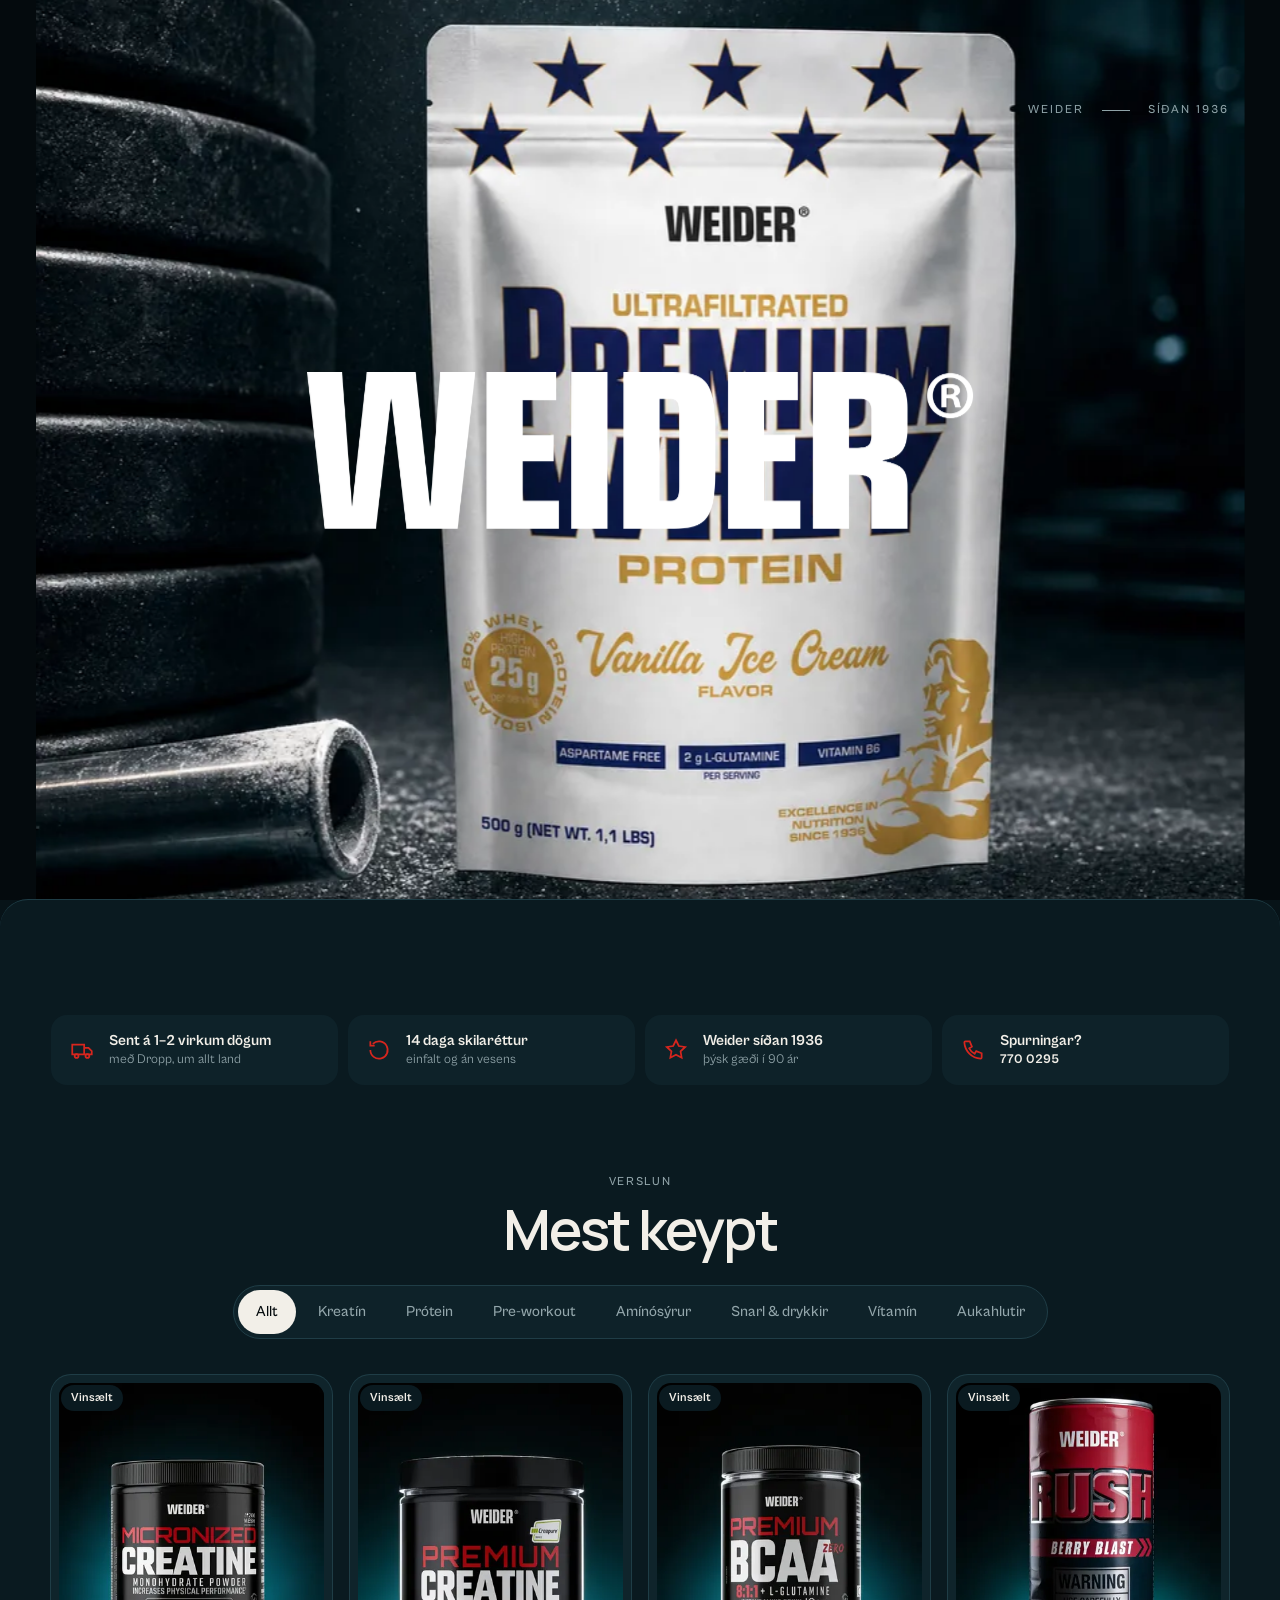
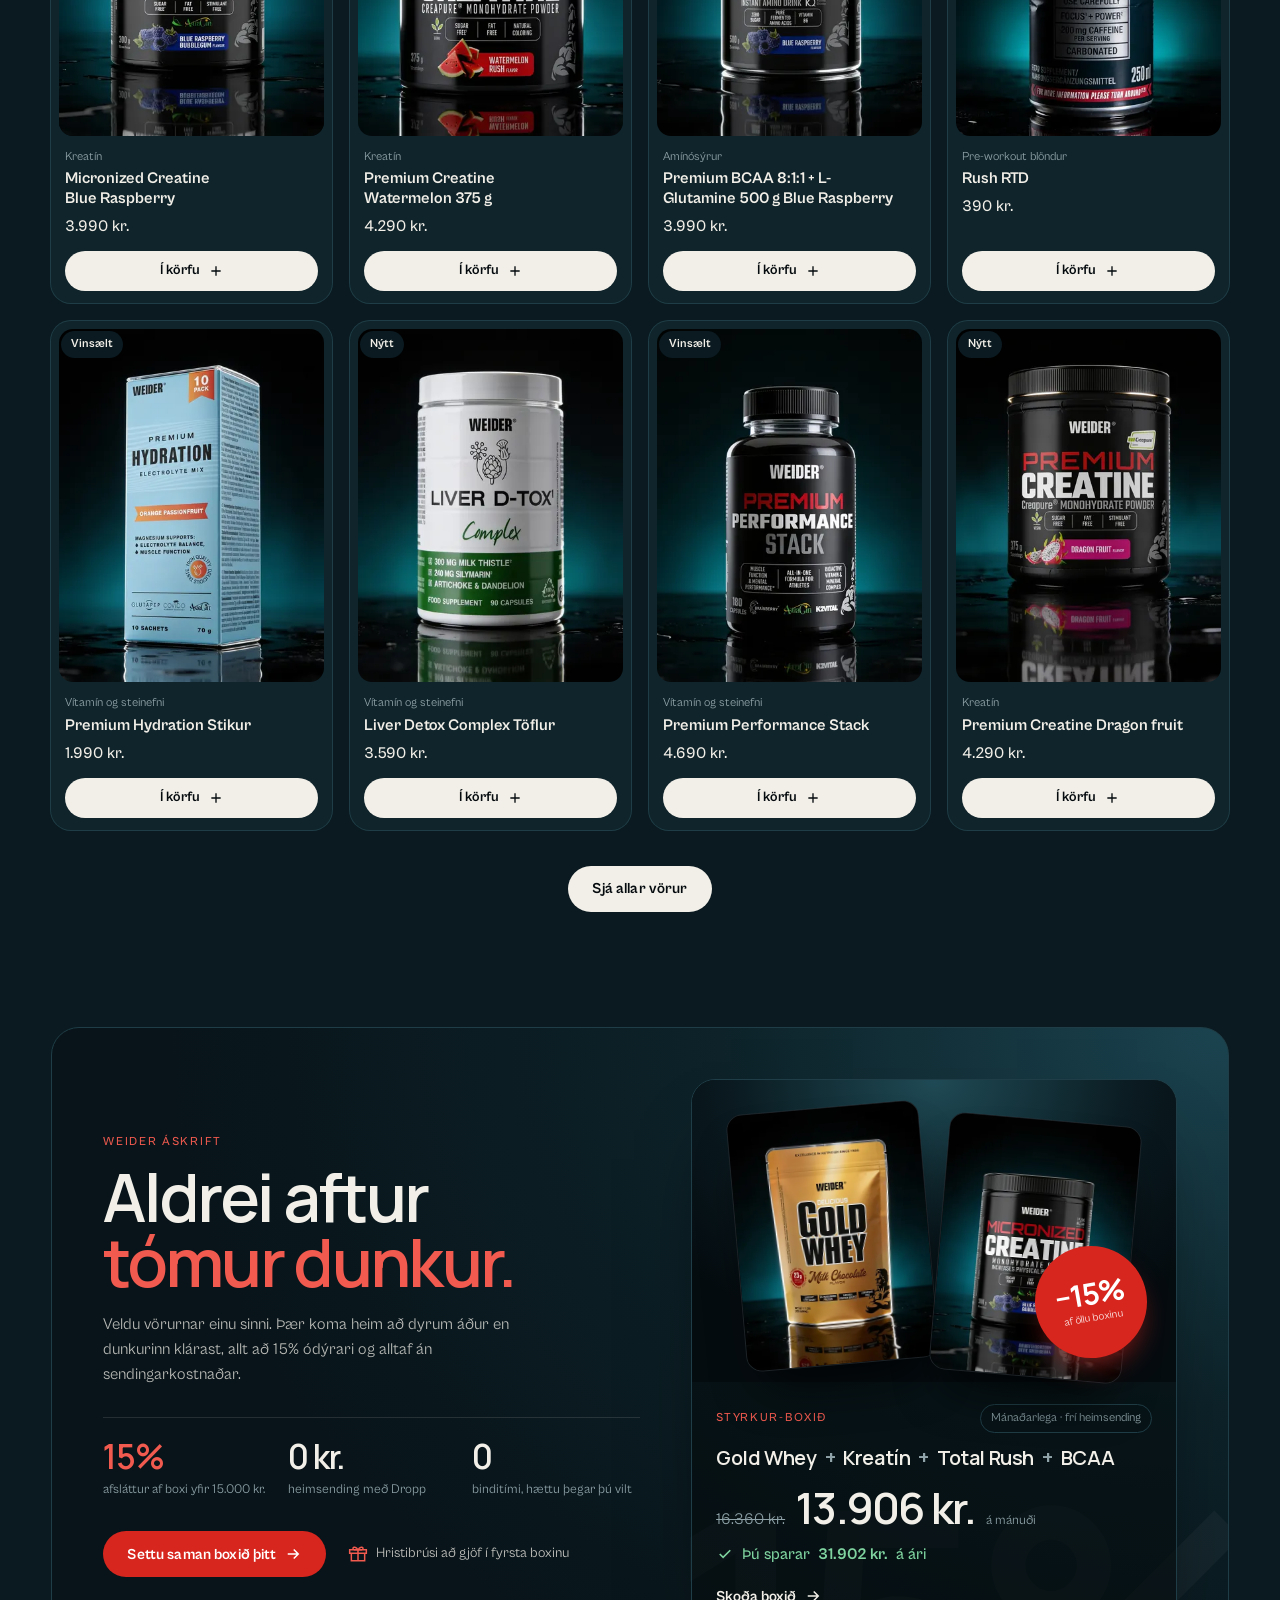
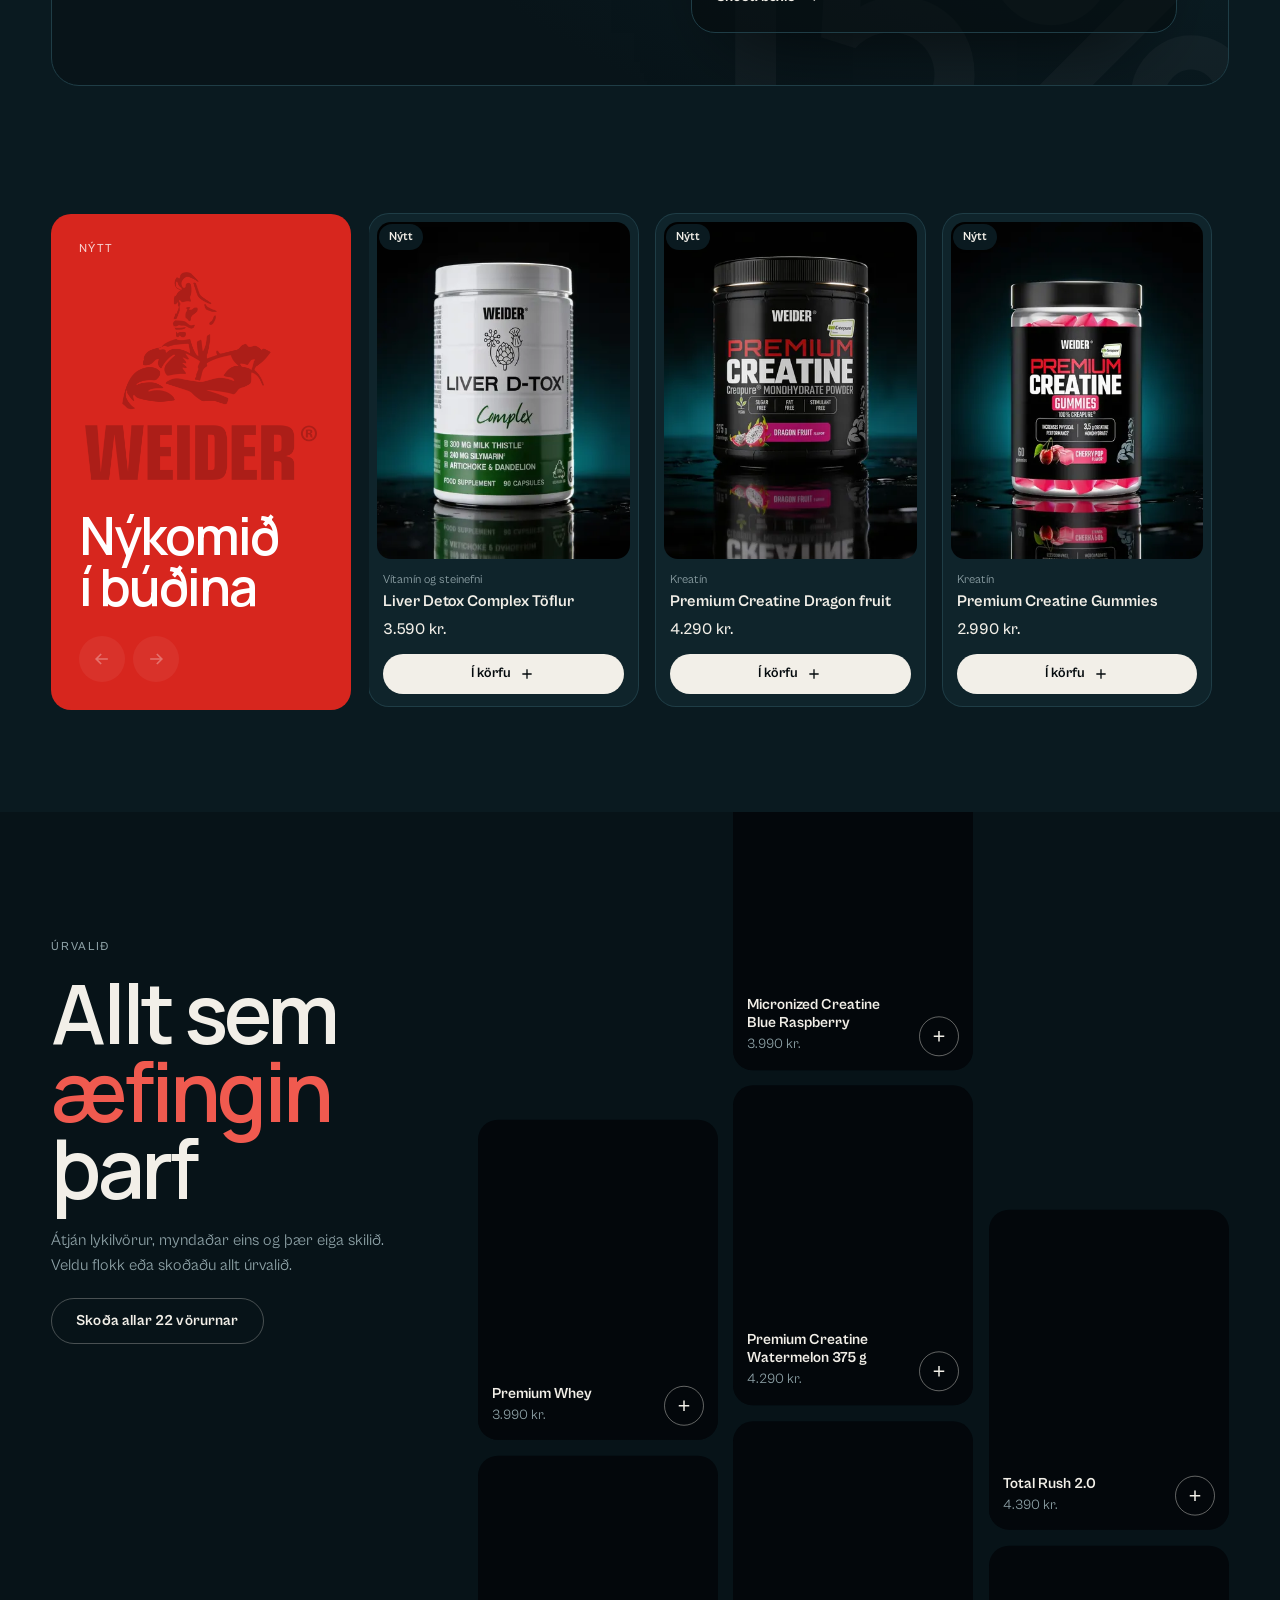
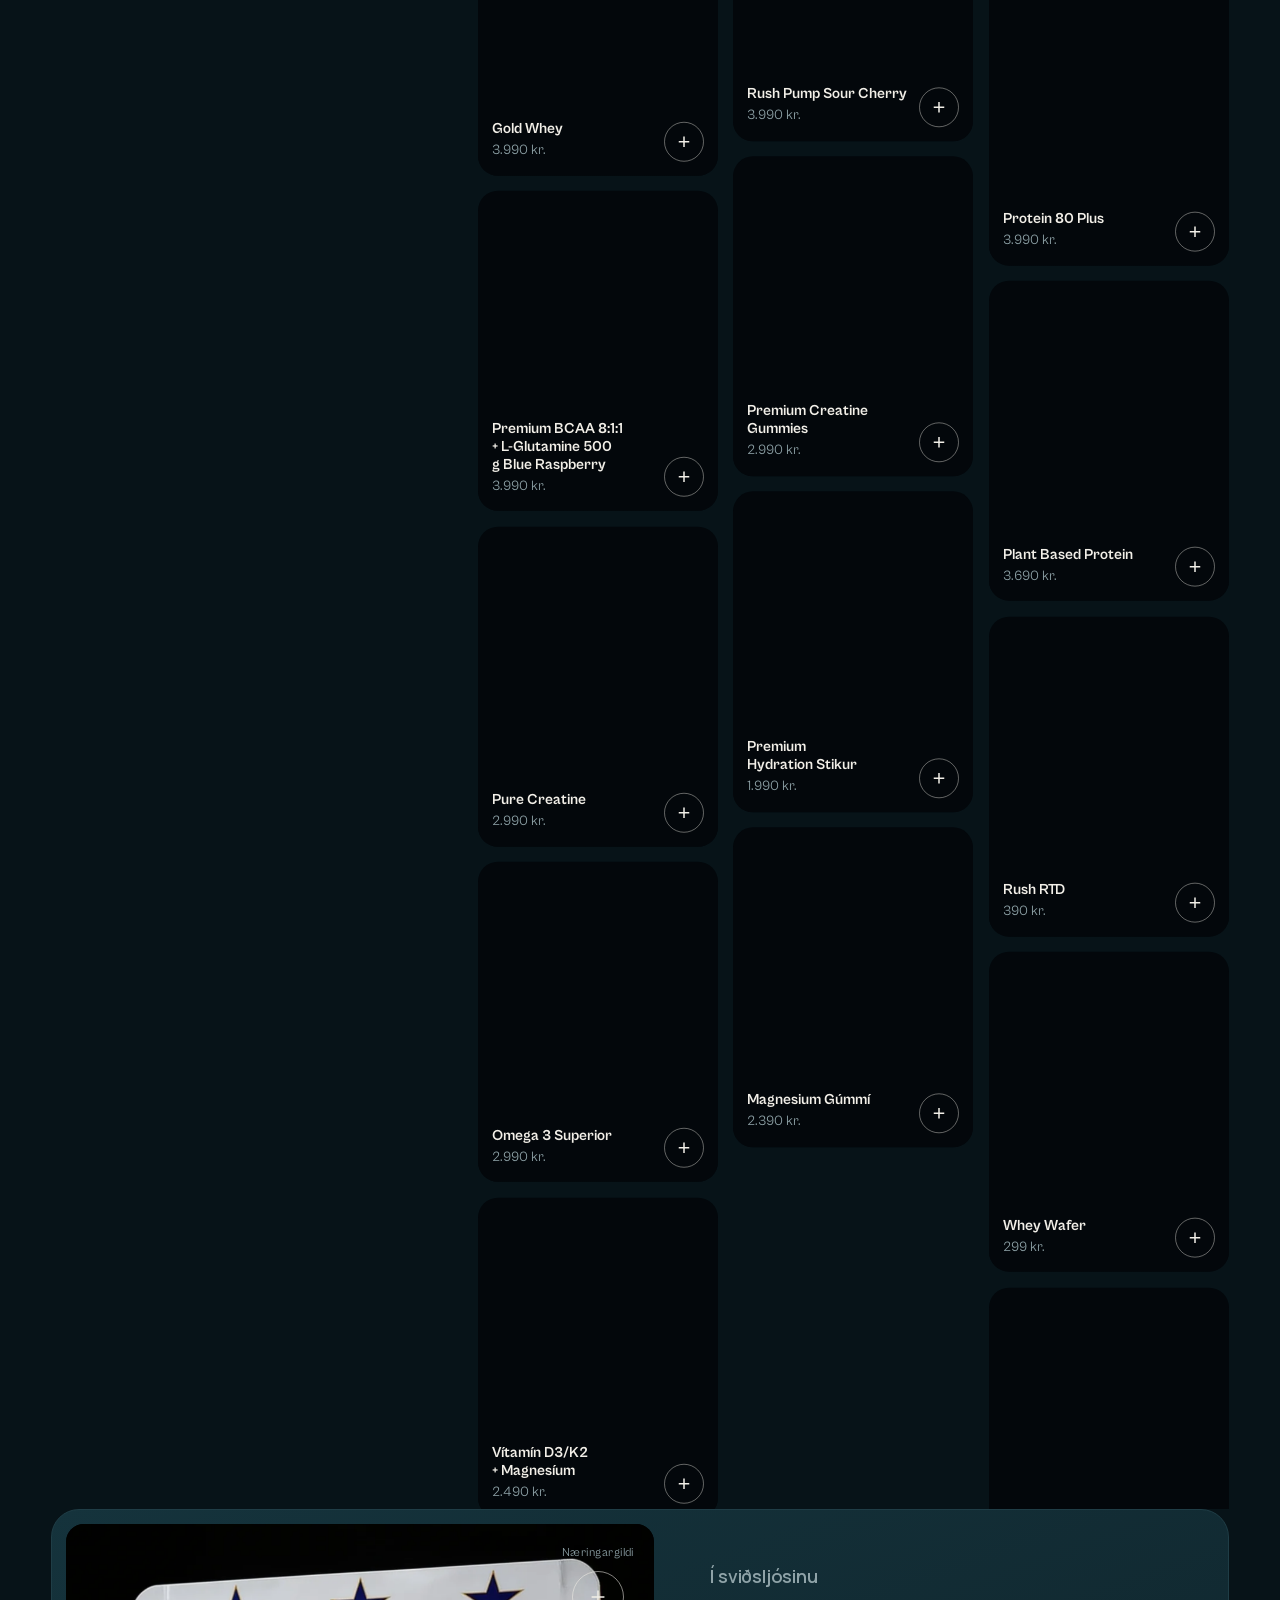
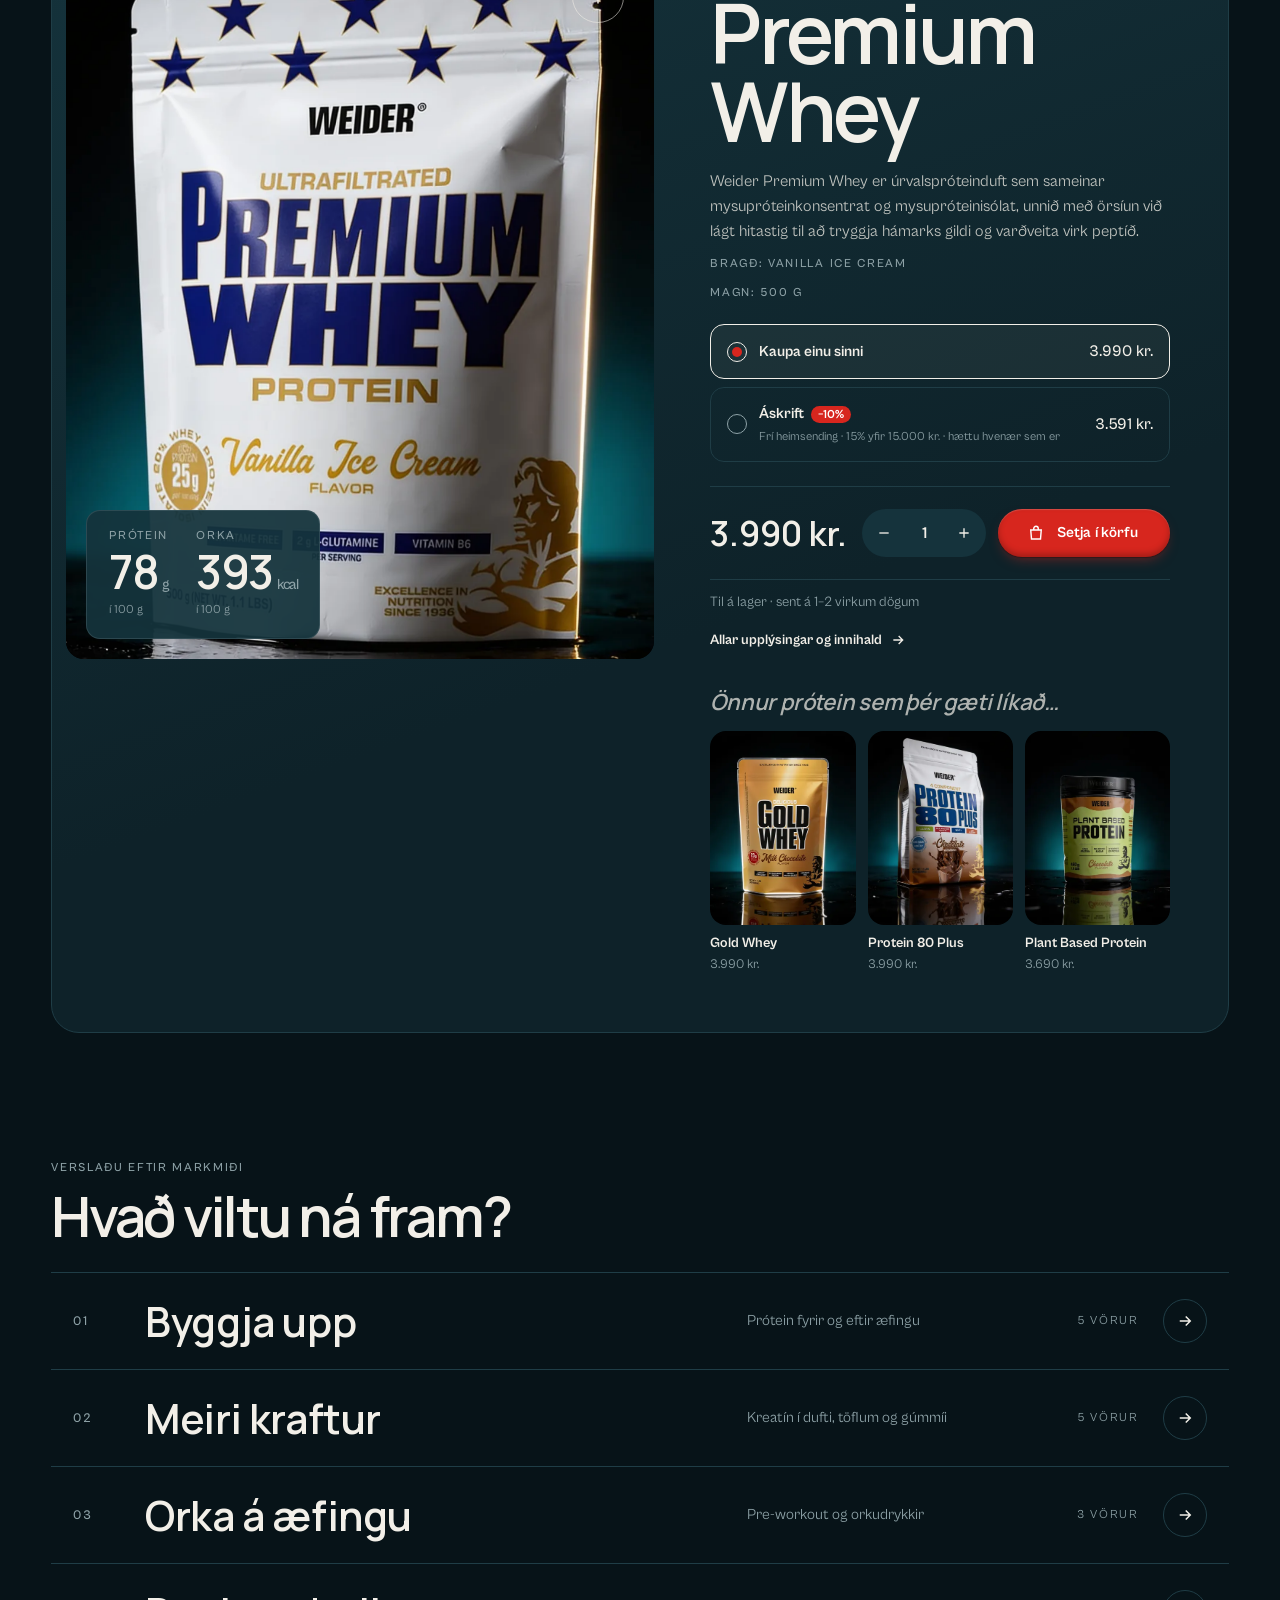
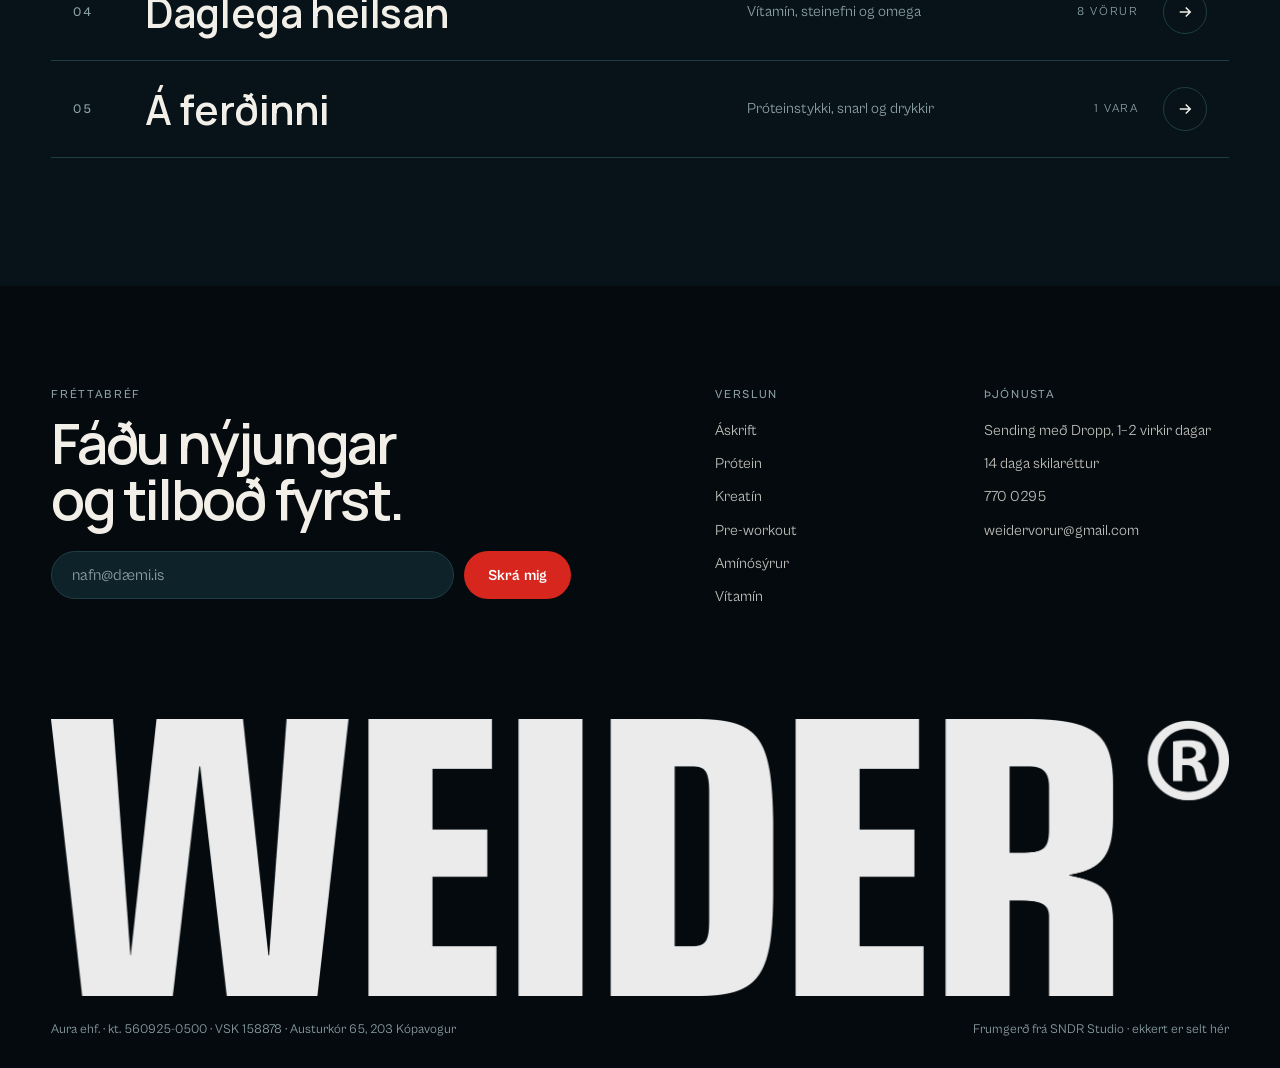
==== commit 24e13d63: "Deploy eb0d7c6 (noindex preview)" ====
--- a/index.html
+++ b/index.html
@@ -11,9 +11,9 @@
 <link rel="preload" href="assets/fonts/Manrope-Variable.woff2" as="font" type="font/woff2" crossorigin>
 <link rel="preload" href="assets/fonts/CabinetGrotesk-Medium.woff2" as="font" type="font/woff2" crossorigin>
 <script>(function(){var r=document.documentElement;r.classList.add('js');function s(v){if(r.getAttribute('data-input')!==v)r.setAttribute('data-input',v)}addEventListener('pointerdown',function(){s('pointer')},true);addEventListener('keydown',function(e){if(e.key==='Shift'||e.key==='Control'||e.key==='Alt'||e.key==='Meta')return;s('key')},true)})();</script>
-<script src="assets/vendor/focus-guard.js?v=861cfc5"></script>
-<link rel="stylesheet" href="assets/vendor/focus-guard.css?v=861cfc5">
-<link rel="stylesheet" href="assets/site.css?v=861cfc5">
+<script src="assets/vendor/focus-guard.js?v=eb0d7c6"></script>
+<link rel="stylesheet" href="assets/vendor/focus-guard.css?v=eb0d7c6">
+<link rel="stylesheet" href="assets/site.css?v=eb0d7c6">
 
 <link rel="preload" as="image" href="assets/img/hero/lift-1600.webp" imagesrcset="assets/img/hero/lift-900.webp 900w, assets/img/hero/lift-1600.webp 1600w, assets/img/hero/lift-2400.webp 2400w" imagesizes="100vw" media="(min-width: 761px)" fetchpriority="high">
 <link rel="preload" as="image" href="assets/img/hero/whey-900.webp" imagesrcset="assets/img/hero/whey-900.webp 900w, assets/img/hero/whey-1400.webp 1400w" imagesizes="100vw" media="(max-width: 760px)" fetchpriority="high">
@@ -21,11 +21,11 @@
 <meta name="description" content="Weider prótein, kreatín, pre-workout og vítamín. Sending með Dropp á 1–2 virkum dögum.">
 </head>
 <body class="home">
-<div class="ldr" id="ldr" aria-hidden="true"><div class="ldr-man"><video muted playsinline preload="auto" poster="assets/loader/flex-first.jpg"><source src="assets/loader/flex.mp4?v=861cfc5" type="video/mp4; codecs=avc1.640028"><source src="assets/loader/flex.webm?v=861cfc5" type="video/webm; codecs=vp9"></video></div></div>
+<div class="ldr" id="ldr" aria-hidden="true"><div class="ldr-man"><video muted playsinline preload="auto" poster="assets/loader/flex-first.jpg"><source src="assets/loader/flex.mp4?v=eb0d7c6" type="video/mp4; codecs=avc1.640028"><source src="assets/loader/flex.webm?v=eb0d7c6" type="video/webm; codecs=vp9"></video></div></div>
 <script>(function(){var k='weider-ldr',seen;try{seen=sessionStorage.getItem(k);sessionStorage.setItem(k,'1')}catch(e){}if(!seen&&!matchMedia('(prefers-reduced-motion: reduce)').matches)document.documentElement.classList.add('ldr-on')})();</script>
 <a class="skip" href="#main">Hoppa í efni</a>
 <header class="hdr" id="hdr">
-  <a class="logo" href="index.html" aria-label="Weider, forsíða"><span class="logo-in"><img src="assets/logo/weider-white.webp?v=861cfc5" alt="Weider" width="2400" height="565"></span></a>
+  <a class="logo" href="index.html" aria-label="Weider, forsíða"><span class="logo-in"><img src="assets/logo/weider-white.webp?v=eb0d7c6" alt="Weider" width="2400" height="565"></span></a>
   <nav class="pills" aria-label="Aðalvalmynd">
     <button class="shop-btn" type="button" aria-expanded="false" aria-controls="mega">Verslun <svg viewBox="0 0 24 24" fill="none" stroke="currentColor" stroke-width="2" aria-hidden="true"><path d="m6 9 6 6 6-6"/></svg></button>
     <a href="vorur.html?c=protein" data-nav="protein">Prótein</a>
@@ -144,7 +144,7 @@
       <p class="lbl">Úrvalið</p>
       <h2 class="h1" id="cols-t">Allt sem <em>æfingin</em> þarf</h2>
       <p class="cols-p">Átján lykilvörur, myndaðar eins og þær eiga skilið. Veldu flokk eða skoðaðu allt úrvalið.</p>
-      <a class="btn ghost" href="vorur.html">Skoða allar 49 vörurnar</a>
+      <a class="btn ghost" href="vorur.html">Skoða allar 22 vörurnar</a>
     </div>
     <div class="cols-wrap">
       <div class="col c1"></div>
@@ -195,7 +195,7 @@
       <div><p class="lbl">Þjónusta</p><span>Sending með Dropp, 1–2 virkir dagar</span><span>14 daga skilaréttur</span><a href="tel:+3547700295">770 0295</a><a href="mailto:weidervorur@gmail.com">weidervorur@gmail.com</a></div>
     </nav>
   </div>
-  <img class="ftr-logo" src="assets/logo/weider-white.webp?v=861cfc5" alt="" width="2400" height="565" loading="lazy">
+  <img class="ftr-logo" src="assets/logo/weider-white.webp?v=eb0d7c6" alt="" width="2400" height="565" loading="lazy">
   <div class="ftr-legal"><span>Aura ehf. · kt. 560925-0500 · VSK 158878 · Austurkór 65, 203 Kópavogur</span><span>Frumgerð frá SNDR Studio · ekkert er selt hér</span></div>
 </footer>
 <div class="scrim" hidden></div>
@@ -204,10 +204,10 @@
   <div class="dr-list"></div>
   <div class="dr-f"><div class="dr-rows"></div><div class="dr-sum"><span>Samtals</span><strong class="dr-total">0 kr.</strong></div><p class="dr-note">Sending reiknast í næsta skrefi.</p><button class="btn red wide dr-go" type="button">Áfram í greiðslu</button><p class="dr-msg" role="status" aria-live="polite"></p></div>
 </aside>
-<script src="assets/vendor/gsap.min.js?v=861cfc5" defer></script>
-<script src="assets/vendor/ScrollTrigger.min.js?v=861cfc5" defer></script>
-<script src="assets/data.js?v=861cfc5" defer></script>
-<script src="assets/site.js?v=861cfc5" defer></script>
+<script src="assets/vendor/gsap.min.js?v=eb0d7c6" defer></script>
+<script src="assets/vendor/ScrollTrigger.min.js?v=eb0d7c6" defer></script>
+<script src="assets/data.js?v=eb0d7c6" defer></script>
+<script src="assets/site.js?v=eb0d7c6" defer></script>
 
 </body>
 </html>
--- a/assets/site.css
+++ b/assets/site.css
@@ -202,7 +202,7 @@
 .deal-tile { position: relative; overflow: hidden; border-radius: var(--r-card); background: var(--red); color: #fff; padding: 28px; display: flex; flex-direction: column; justify-content: space-between; min-height: 300px; }
 .deal-tile .lbl { color: rgba(255,255,255,.8); }
 .deal-tile .h2 { font-size: clamp(40px, 4vw, 60px); margin-top: auto; margin-bottom: 24px; }
-.deal-tile::before { content: ""; position: absolute; left: 34px; right: 34px; top: 58px; aspect-ratio: 1390 / 1248; background: rgba(0,0,0,.2); -webkit-mask: url(logo/weider-bust.webp?v=861cfc5) no-repeat center / contain; mask: url(logo/weider-bust.webp?v=861cfc5) no-repeat center / contain; pointer-events: none; }
+.deal-tile::before { content: ""; position: absolute; left: 34px; right: 34px; top: 58px; aspect-ratio: 1390 / 1248; background: rgba(0,0,0,.2); -webkit-mask: url(logo/weider-bust.webp?v=eb0d7c6) no-repeat center / contain; mask: url(logo/weider-bust.webp?v=eb0d7c6) no-repeat center / contain; pointer-events: none; }
 @media (max-width: 760px) { .deal-tile::before { left: auto; right: 18px; top: 50%; transform: translateY(-50%); width: 32%; } }
 .deal-arrows { display: flex; gap: 8px; }
 .arr { width: 46px; height: 46px; border-radius: 999px; display: grid; place-items: center; background: rgba(255,255,255,.16); color: #fff; transition: background-color .25s, opacity .25s; }
@@ -1165,3 +1165,7 @@
 @keyframes ldr-failsafe { to { opacity: 0; visibility: hidden; } }
 @media (prefers-reduced-motion: reduce) { .ldr { display: none !important; } }
 html.ldr-on .hdr { pointer-events: none; } /* a tap on the loader skips it; it must not also hit the home link under it */
+
+/* 18 Nov catalogue cut: one flavour/size per product, so a one-value option is shown as a spec line, not a lone pill */
+.opt.one .opt-v { display: none; }
+.opt.one { margin-top: 14px; } .opt.one .lbl { margin-bottom: 0; }
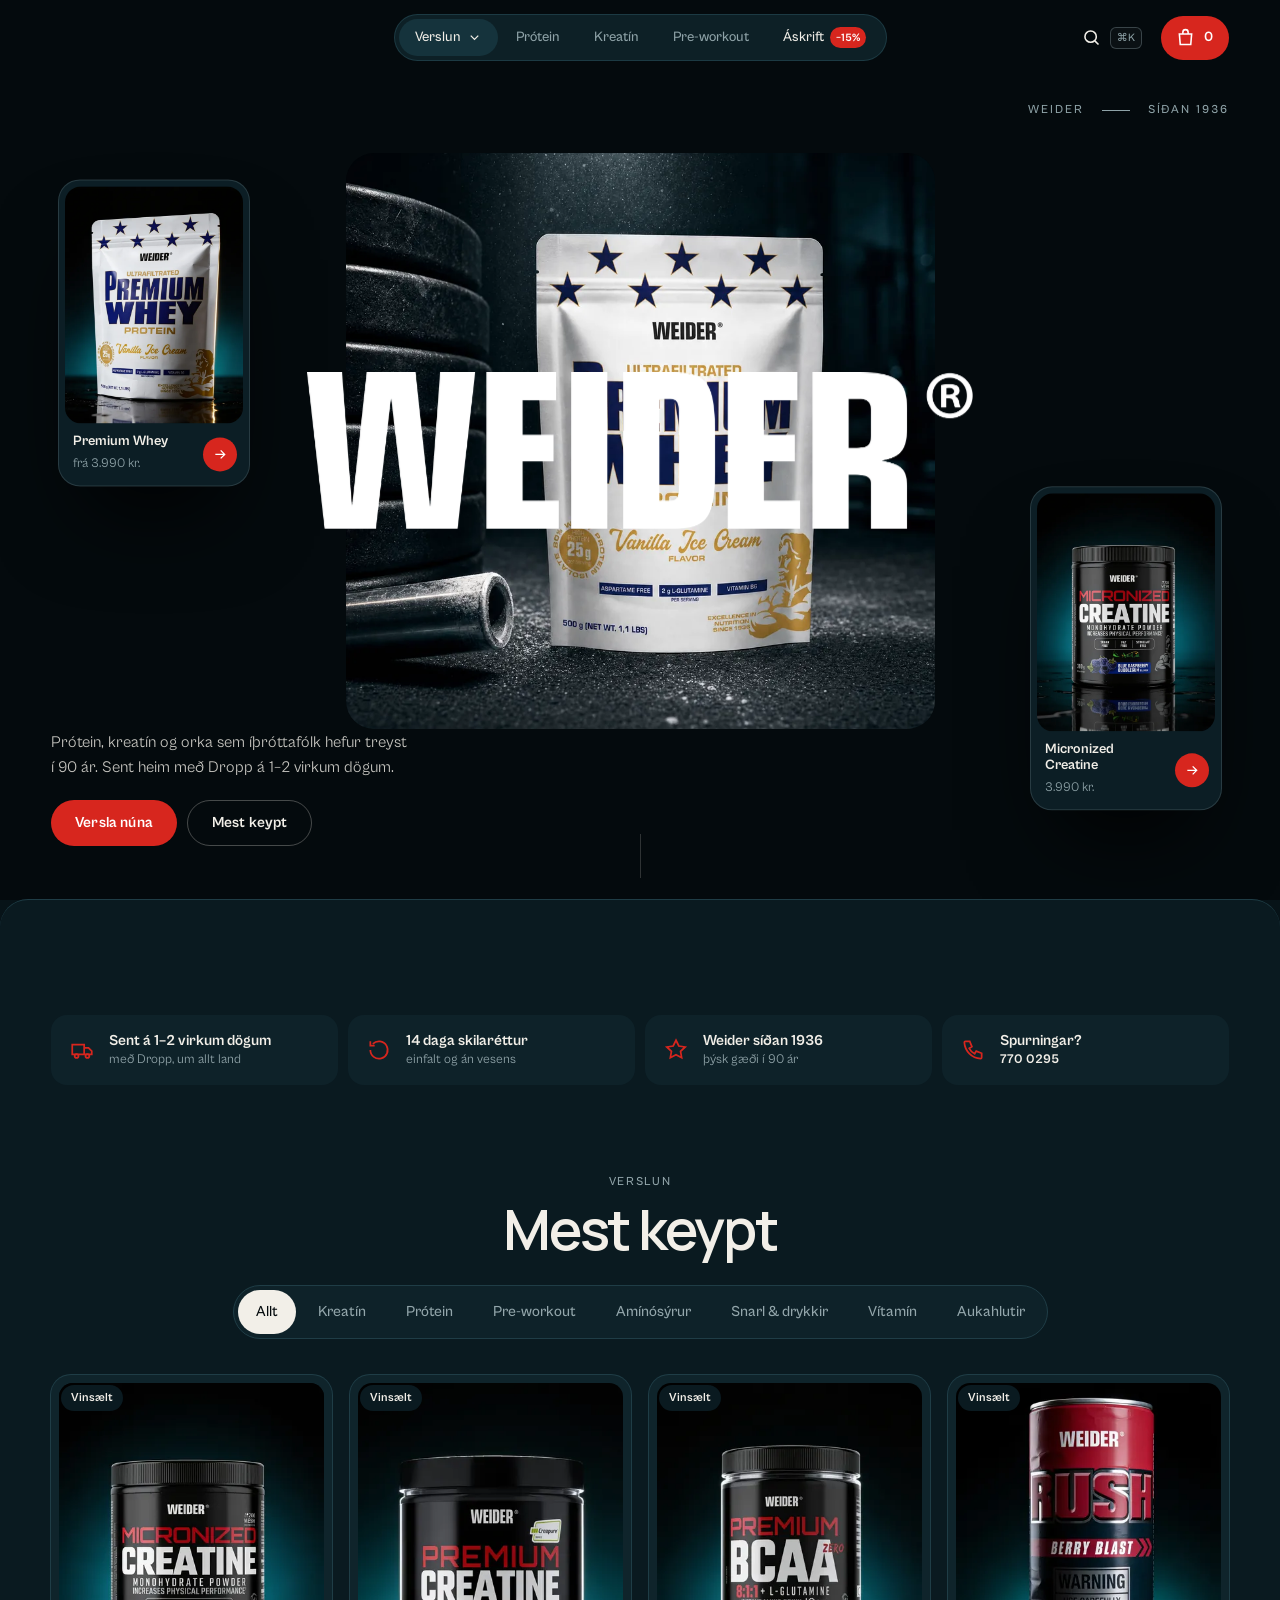
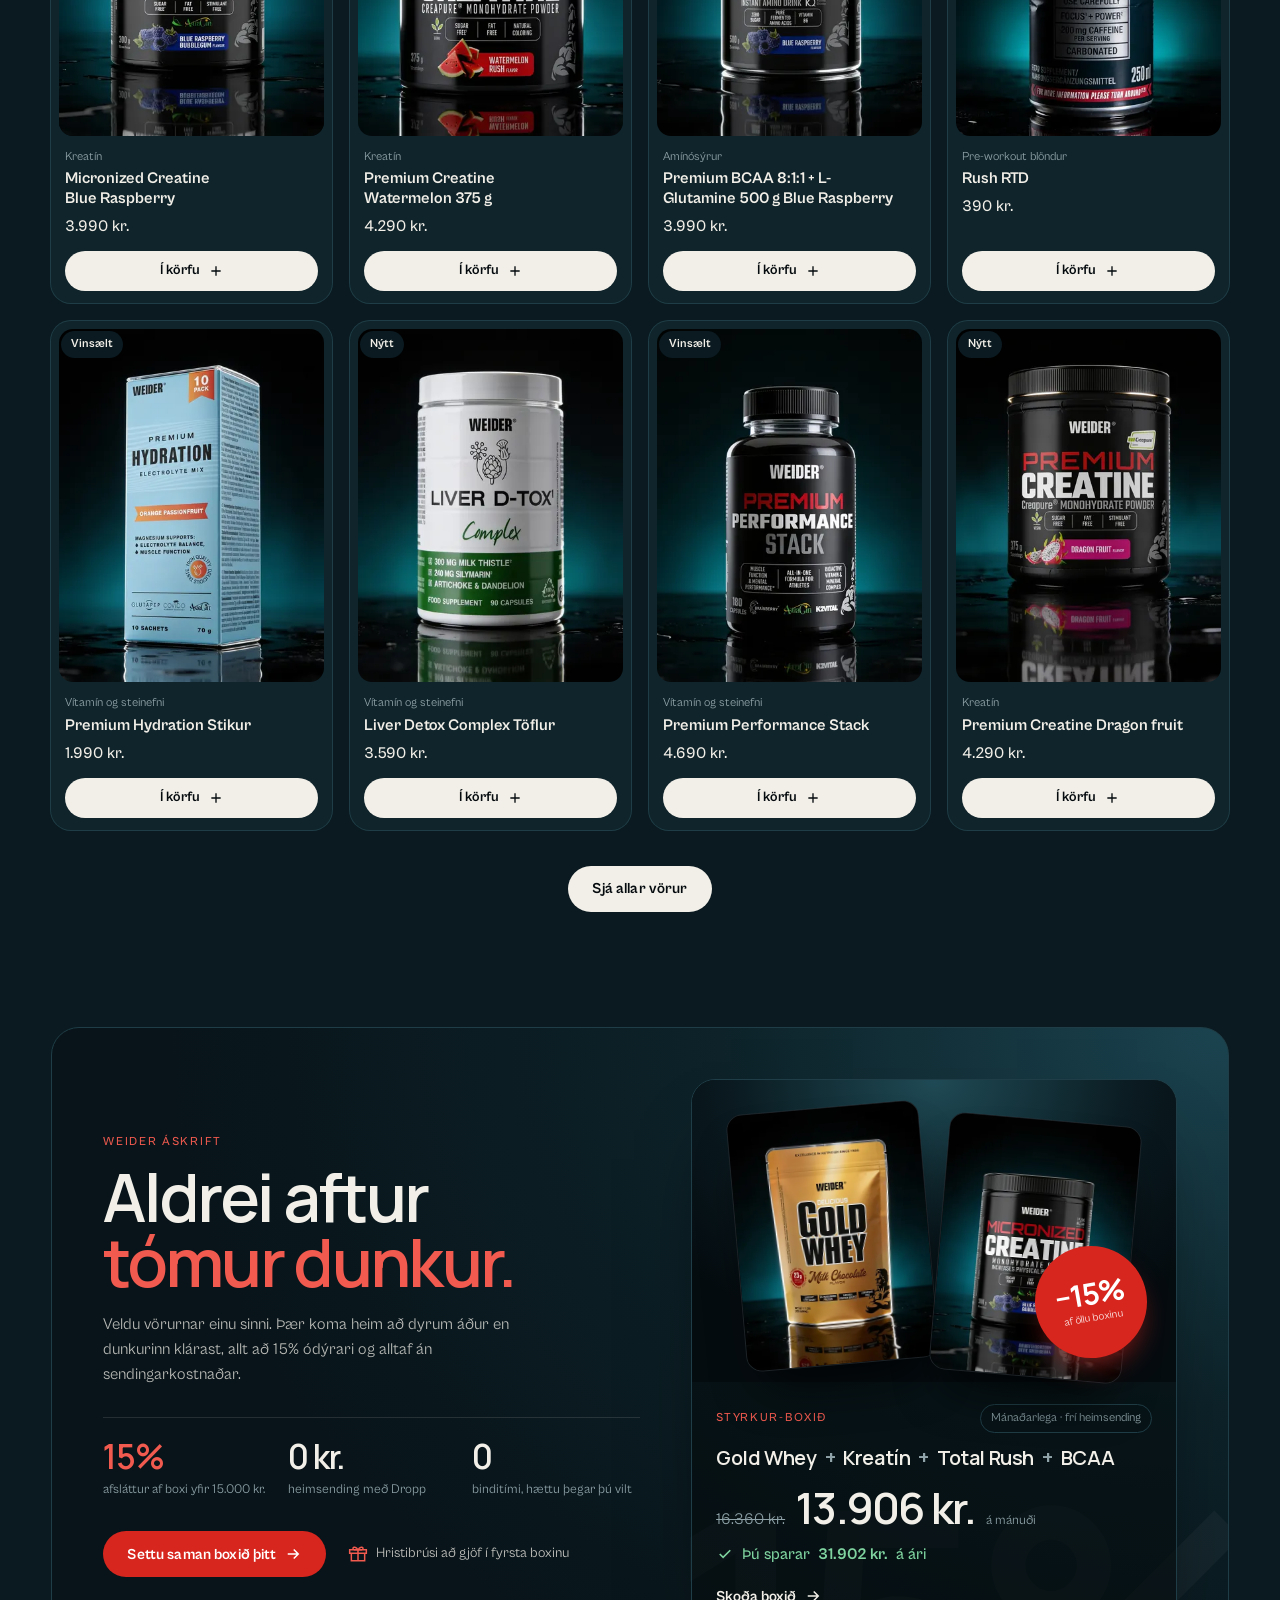
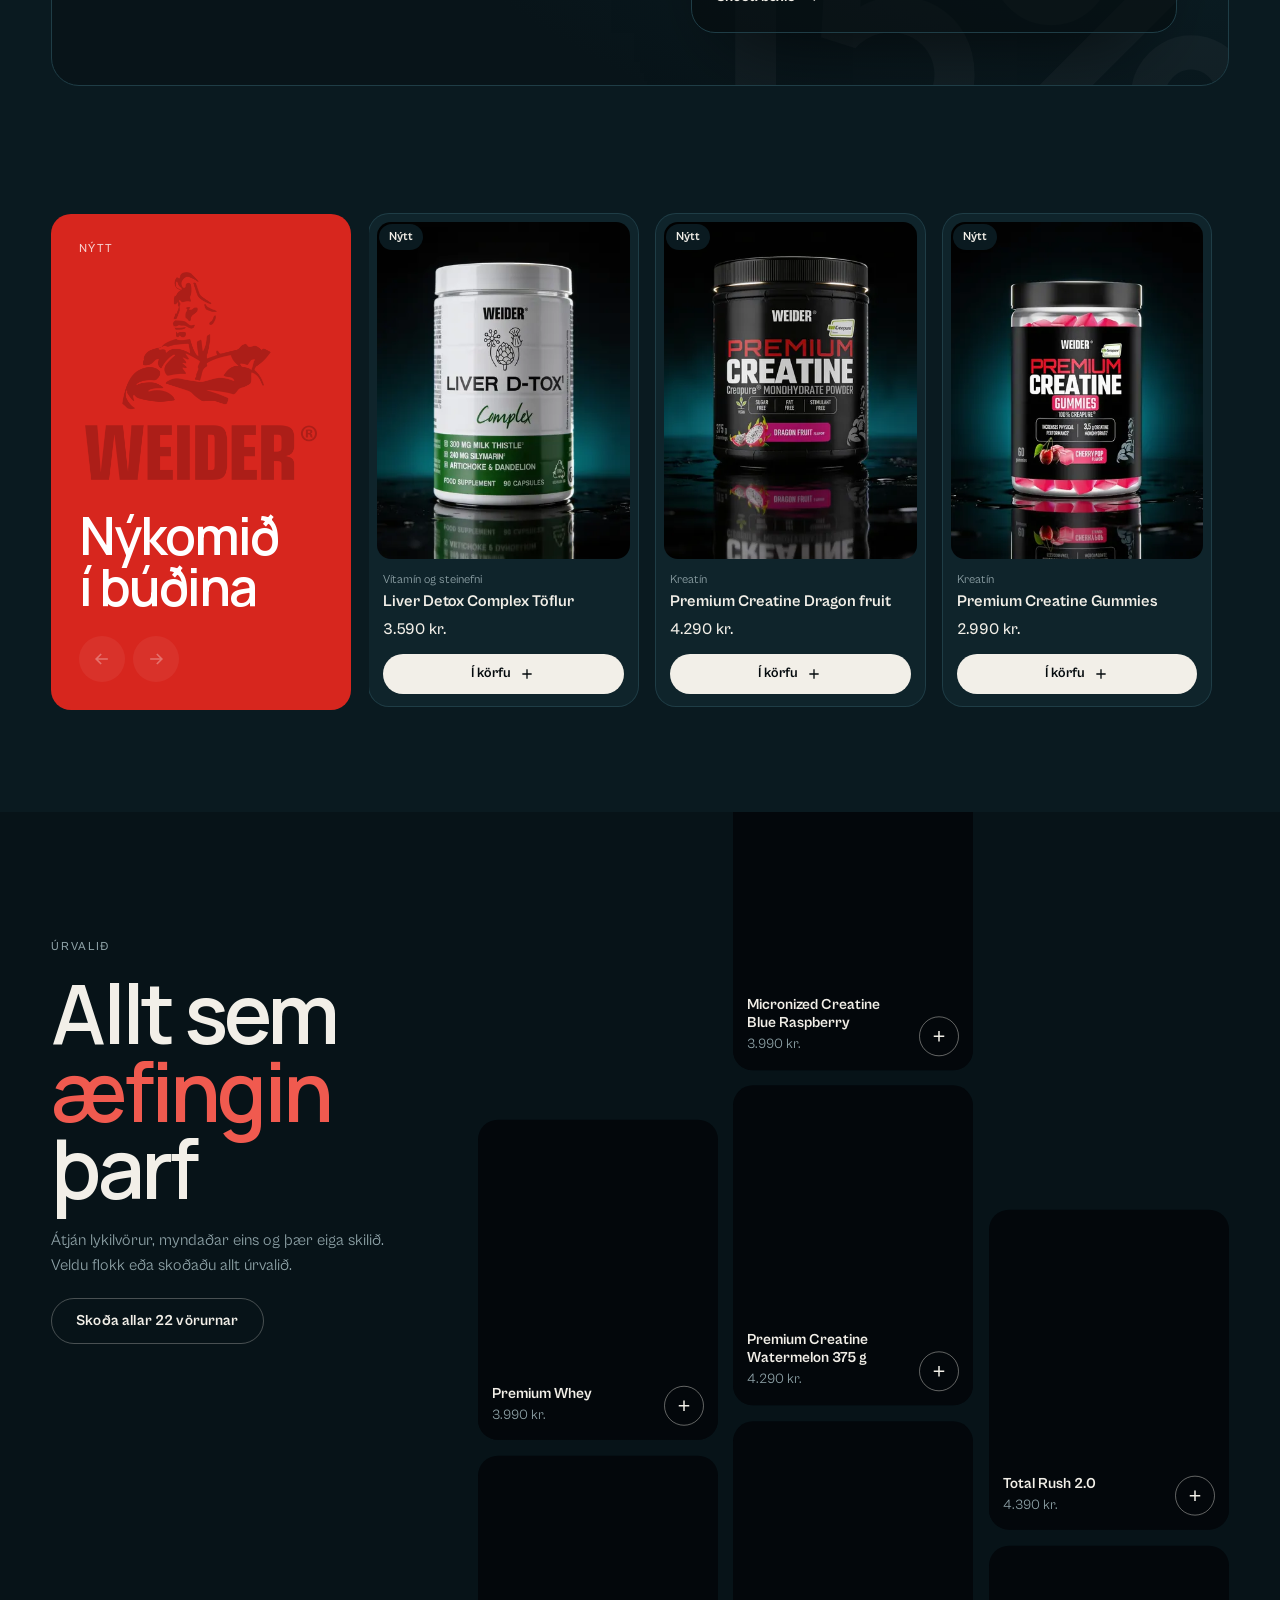
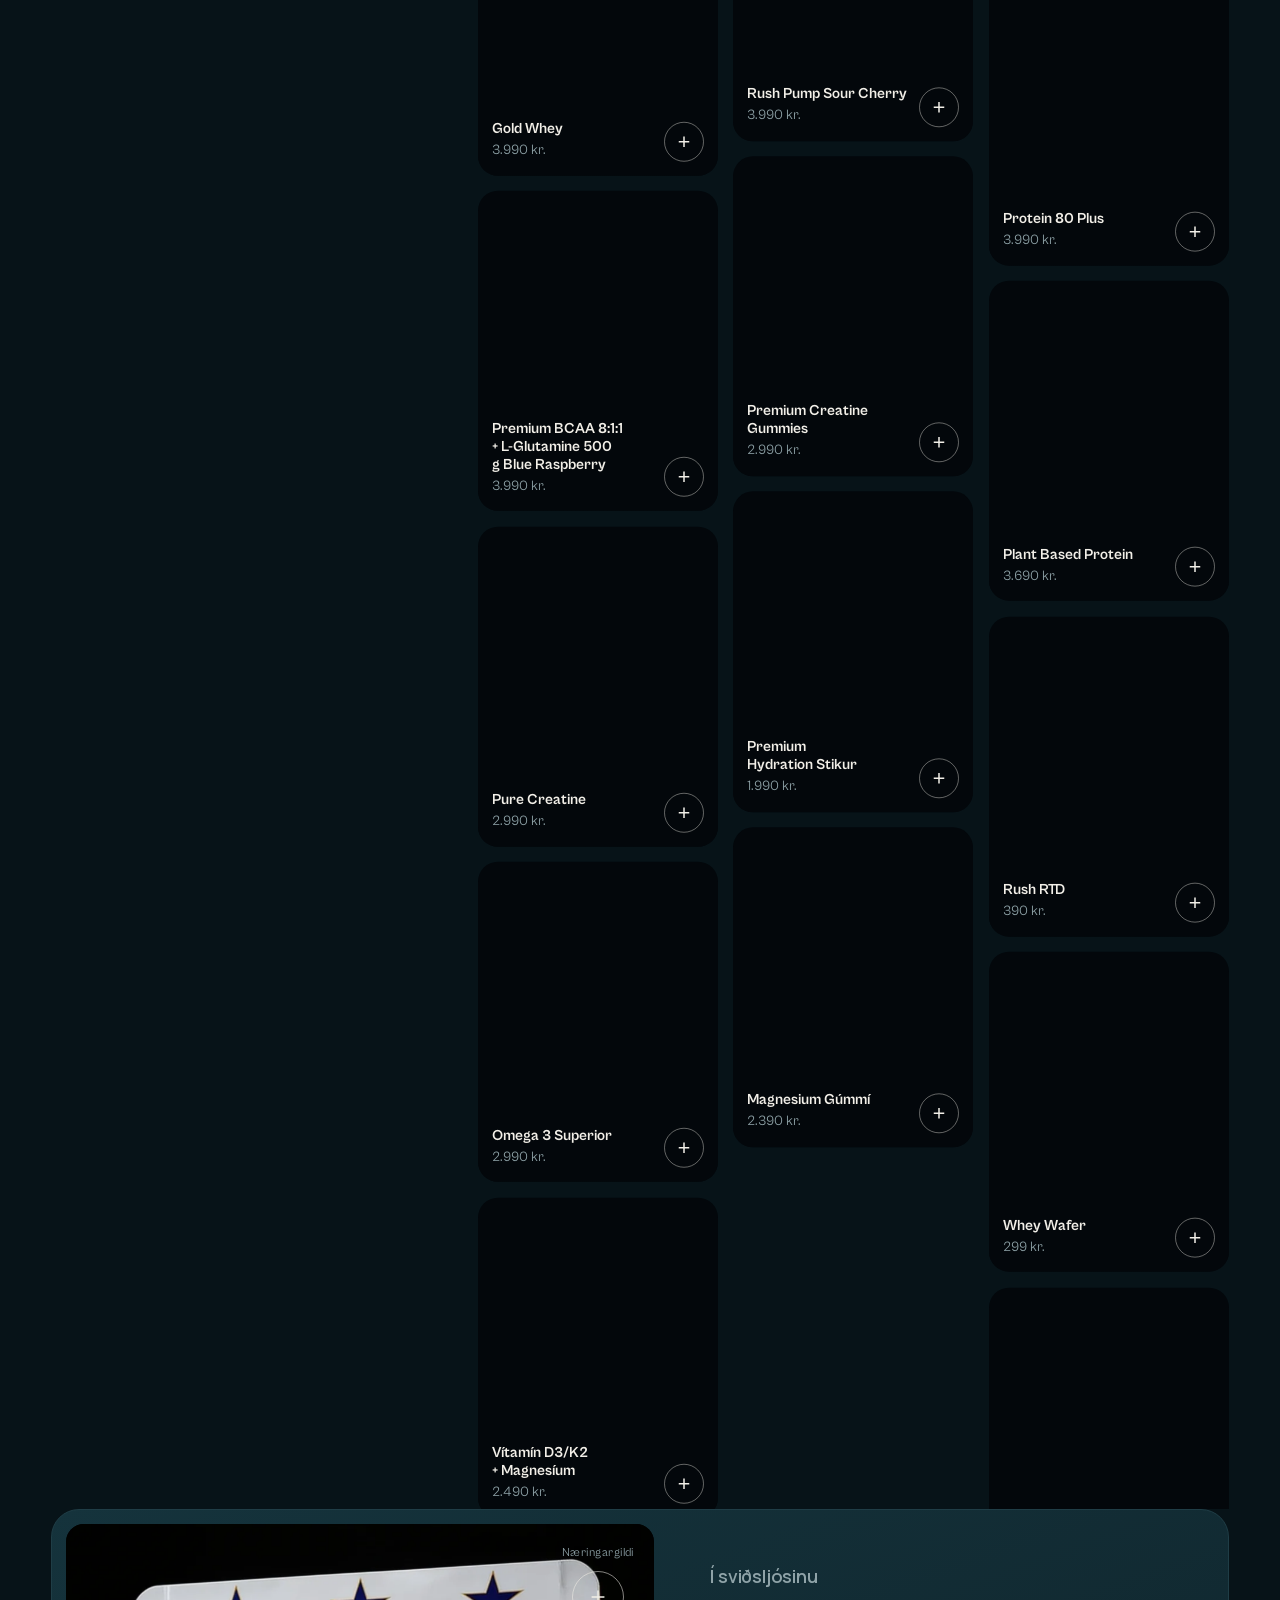
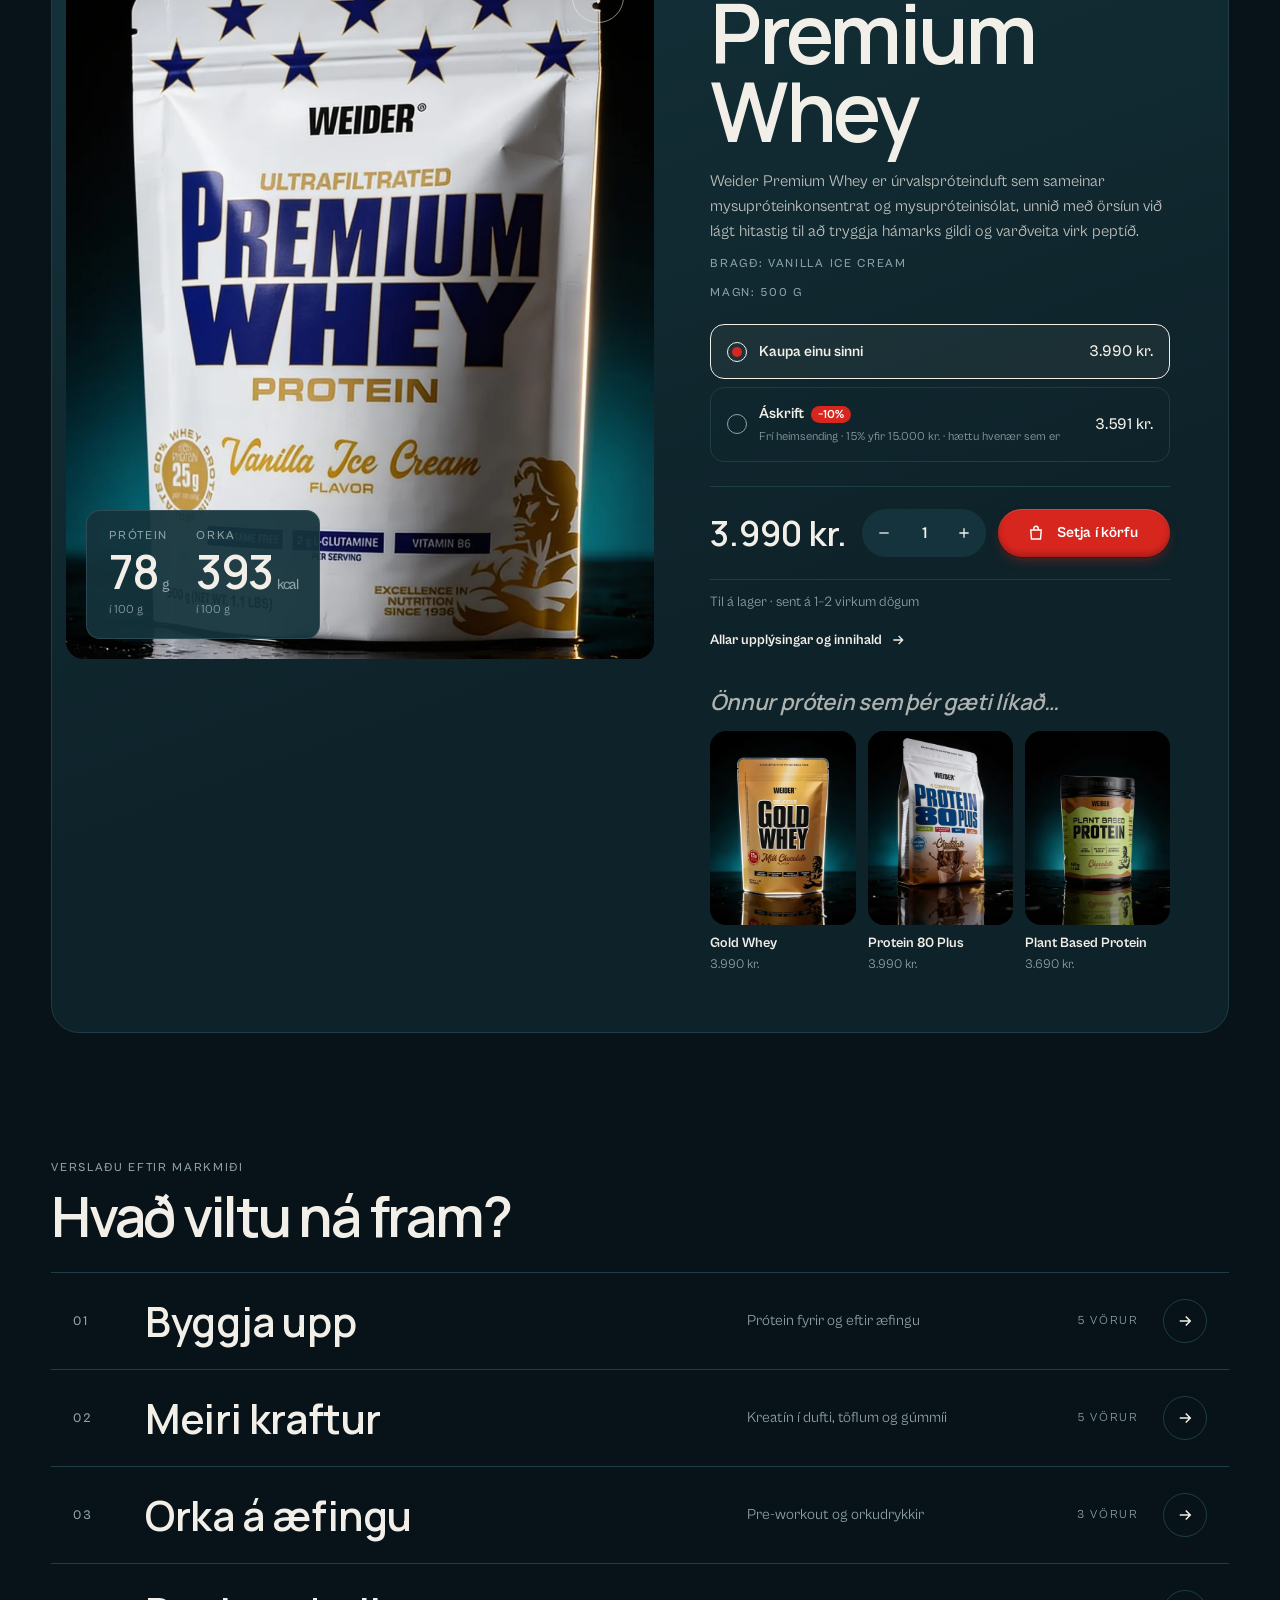
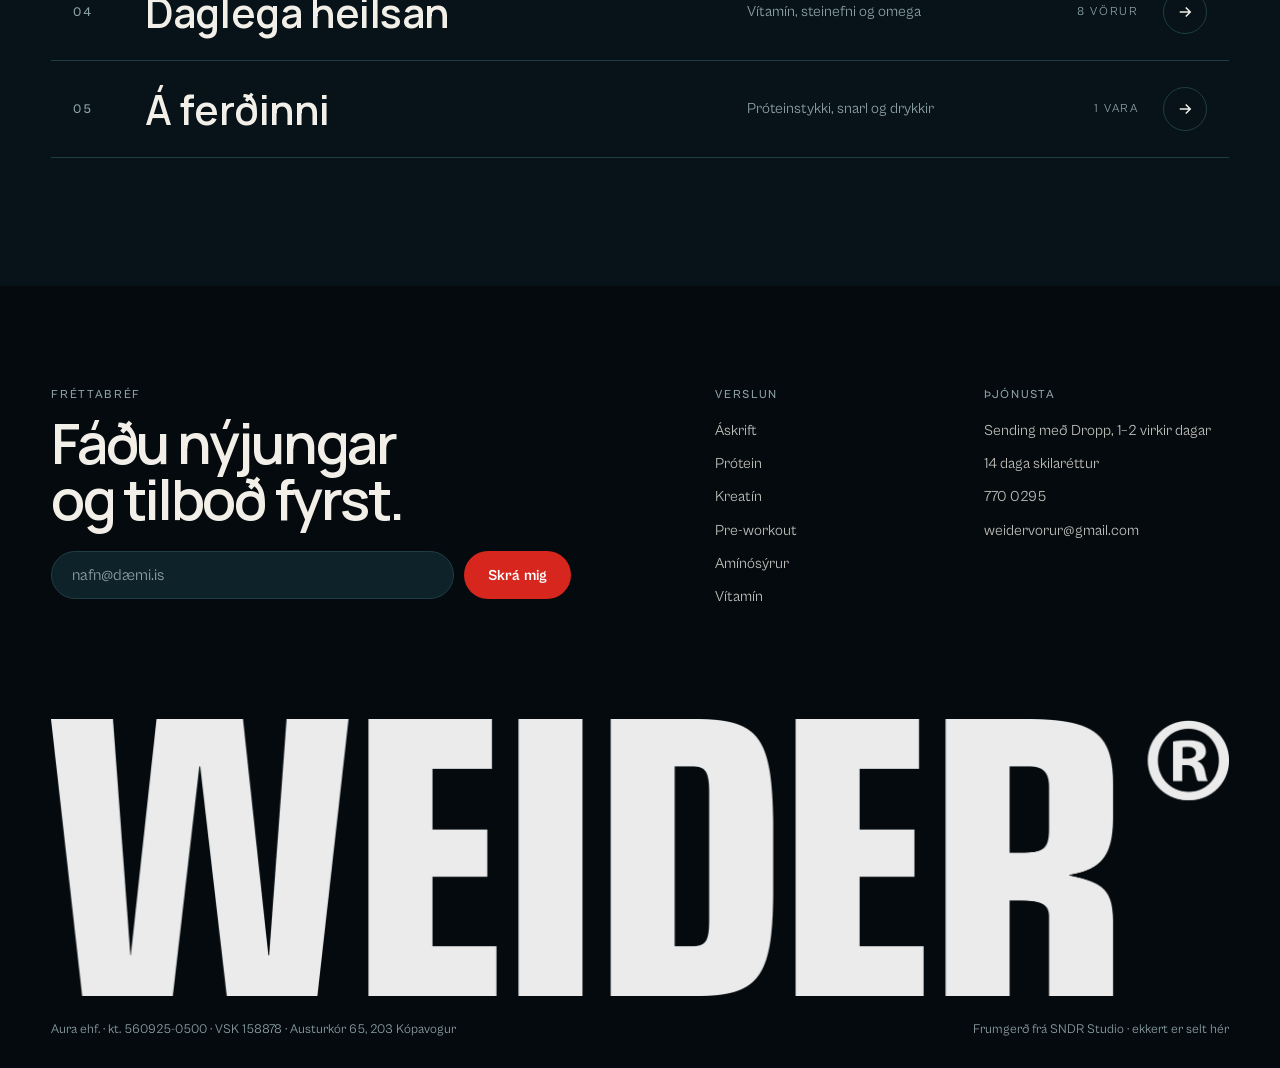
==== commit e541b34d: "Deploy f67763d (noindex preview)" ====
--- a/index.html
+++ b/index.html
@@ -11,9 +11,9 @@
 <link rel="preload" href="assets/fonts/Manrope-Variable.woff2" as="font" type="font/woff2" crossorigin>
 <link rel="preload" href="assets/fonts/CabinetGrotesk-Medium.woff2" as="font" type="font/woff2" crossorigin>
 <script>(function(){var r=document.documentElement;r.classList.add('js');function s(v){if(r.getAttribute('data-input')!==v)r.setAttribute('data-input',v)}addEventListener('pointerdown',function(){s('pointer')},true);addEventListener('keydown',function(e){if(e.key==='Shift'||e.key==='Control'||e.key==='Alt'||e.key==='Meta')return;s('key')},true)})();</script>
-<script src="assets/vendor/focus-guard.js?v=eb0d7c6"></script>
-<link rel="stylesheet" href="assets/vendor/focus-guard.css?v=eb0d7c6">
-<link rel="stylesheet" href="assets/site.css?v=eb0d7c6">
+<script src="assets/vendor/focus-guard.js?v=f67763d"></script>
+<link rel="stylesheet" href="assets/vendor/focus-guard.css?v=f67763d">
+<link rel="stylesheet" href="assets/site.css?v=f67763d">
 
 <link rel="preload" as="image" href="assets/img/hero/lift-1600.webp" imagesrcset="assets/img/hero/lift-900.webp 900w, assets/img/hero/lift-1600.webp 1600w, assets/img/hero/lift-2400.webp 2400w" imagesizes="100vw" media="(min-width: 761px)" fetchpriority="high">
 <link rel="preload" as="image" href="assets/img/hero/whey-900.webp" imagesrcset="assets/img/hero/whey-900.webp 900w, assets/img/hero/whey-1400.webp 1400w" imagesizes="100vw" media="(max-width: 760px)" fetchpriority="high">
@@ -21,11 +21,9 @@
 <meta name="description" content="Weider prótein, kreatín, pre-workout og vítamín. Sending með Dropp á 1–2 virkum dögum.">
 </head>
 <body class="home">
-<div class="ldr" id="ldr" aria-hidden="true"><div class="ldr-man"><video muted playsinline preload="auto" poster="assets/loader/flex-first.jpg"><source src="assets/loader/flex.mp4?v=eb0d7c6" type="video/mp4; codecs=avc1.640028"><source src="assets/loader/flex.webm?v=eb0d7c6" type="video/webm; codecs=vp9"></video></div></div>
-<script>(function(){var k='weider-ldr',seen;try{seen=sessionStorage.getItem(k);sessionStorage.setItem(k,'1')}catch(e){}if(!seen&&!matchMedia('(prefers-reduced-motion: reduce)').matches)document.documentElement.classList.add('ldr-on')})();</script>
 <a class="skip" href="#main">Hoppa í efni</a>
 <header class="hdr" id="hdr">
-  <a class="logo" href="index.html" aria-label="Weider, forsíða"><span class="logo-in"><img src="assets/logo/weider-white.webp?v=eb0d7c6" alt="Weider" width="2400" height="565"></span></a>
+  <a class="logo" href="index.html" aria-label="Weider, forsíða"><span class="logo-man" aria-hidden="true"><img src="assets/logo/weider-man.webp?v=f67763d" alt="" width="581" height="533"></span><span class="logo-in"><img src="assets/logo/weider-white.webp?v=f67763d" alt="Weider" width="2400" height="565"></span></a>
   <nav class="pills" aria-label="Aðalvalmynd">
     <button class="shop-btn" type="button" aria-expanded="false" aria-controls="mega">Verslun <svg viewBox="0 0 24 24" fill="none" stroke="currentColor" stroke-width="2" aria-hidden="true"><path d="m6 9 6 6 6-6"/></svg></button>
     <a href="vorur.html?c=protein" data-nav="protein">Prótein</a>
@@ -195,7 +193,7 @@
       <div><p class="lbl">Þjónusta</p><span>Sending með Dropp, 1–2 virkir dagar</span><span>14 daga skilaréttur</span><a href="tel:+3547700295">770 0295</a><a href="mailto:weidervorur@gmail.com">weidervorur@gmail.com</a></div>
     </nav>
   </div>
-  <img class="ftr-logo" src="assets/logo/weider-white.webp?v=eb0d7c6" alt="" width="2400" height="565" loading="lazy">
+  <img class="ftr-logo" src="assets/logo/weider-white.webp?v=f67763d" alt="" width="2400" height="565" loading="lazy">
   <div class="ftr-legal"><span>Aura ehf. · kt. 560925-0500 · VSK 158878 · Austurkór 65, 203 Kópavogur</span><span>Frumgerð frá SNDR Studio · ekkert er selt hér</span></div>
 </footer>
 <div class="scrim" hidden></div>
@@ -204,10 +202,10 @@
   <div class="dr-list"></div>
   <div class="dr-f"><div class="dr-rows"></div><div class="dr-sum"><span>Samtals</span><strong class="dr-total">0 kr.</strong></div><p class="dr-note">Sending reiknast í næsta skrefi.</p><button class="btn red wide dr-go" type="button">Áfram í greiðslu</button><p class="dr-msg" role="status" aria-live="polite"></p></div>
 </aside>
-<script src="assets/vendor/gsap.min.js?v=eb0d7c6" defer></script>
-<script src="assets/vendor/ScrollTrigger.min.js?v=eb0d7c6" defer></script>
-<script src="assets/data.js?v=eb0d7c6" defer></script>
-<script src="assets/site.js?v=eb0d7c6" defer></script>
+<script src="assets/vendor/gsap.min.js?v=f67763d" defer></script>
+<script src="assets/vendor/ScrollTrigger.min.js?v=f67763d" defer></script>
+<script src="assets/data.js?v=f67763d" defer></script>
+<script src="assets/site.js?v=f67763d" defer></script>
 
 </body>
 </html>
--- a/assets/site.css
+++ b/assets/site.css
@@ -202,7 +202,7 @@
 .deal-tile { position: relative; overflow: hidden; border-radius: var(--r-card); background: var(--red); color: #fff; padding: 28px; display: flex; flex-direction: column; justify-content: space-between; min-height: 300px; }
 .deal-tile .lbl { color: rgba(255,255,255,.8); }
 .deal-tile .h2 { font-size: clamp(40px, 4vw, 60px); margin-top: auto; margin-bottom: 24px; }
-.deal-tile::before { content: ""; position: absolute; left: 34px; right: 34px; top: 58px; aspect-ratio: 1390 / 1248; background: rgba(0,0,0,.2); -webkit-mask: url(logo/weider-bust.webp?v=eb0d7c6) no-repeat center / contain; mask: url(logo/weider-bust.webp?v=eb0d7c6) no-repeat center / contain; pointer-events: none; }
+.deal-tile::before { content: ""; position: absolute; left: 34px; right: 34px; top: 58px; aspect-ratio: 1390 / 1248; background: rgba(0,0,0,.2); -webkit-mask: url(logo/weider-bust.webp?v=f67763d) no-repeat center / contain; mask: url(logo/weider-bust.webp?v=f67763d) no-repeat center / contain; pointer-events: none; }
 @media (max-width: 760px) { .deal-tile::before { left: auto; right: 18px; top: 50%; transform: translateY(-50%); width: 32%; } }
 .deal-arrows { display: flex; gap: 8px; }
 .arr { width: 46px; height: 46px; border-radius: 999px; display: grid; place-items: center; background: rgba(255,255,255,.16); color: #fff; transition: background-color .25s, opacity .25s; }
@@ -1154,18 +1154,16 @@
 @media (max-width: 520px) { .ask-stats { grid-template-columns: 1fr 1fr; } .ask-stats li:last-child { grid-column: 1 / -1; } }
 .at-n small { white-space: nowrap; }
 
-/* ============ LOADER (18 Nov): the Weider man flexes, then the wordmark fades in where it sits ============ */
-.ldr { display: none; }
-html.ldr-on .ldr { display: block; position: fixed; inset: 0; z-index: 39; background: var(--deep); isolation: isolate; animation: ldr-failsafe .6s 7s forwards; }
-/* the clip is white on pure black: the wrapper itself blends with "screen" so the black drops out against the loader colour */
-.ldr-man { position: absolute; left: 50%; top: 30%; width: 420px; height: 420px; transform-origin: 50% 60%; mix-blend-mode: screen; }
-.ldr-man video { display: block; width: 100%; height: 100%; object-fit: contain; }
-html.ldr-on body.home .logo-in { animation-delay: 7s; }
-html.ldr-on body { overflow: hidden; }
-@keyframes ldr-failsafe { to { opacity: 0; visibility: hidden; } }
-@media (prefers-reduced-motion: reduce) { .ldr { display: none !important; } }
-html.ldr-on .hdr { pointer-events: none; } /* a tap on the loader skips it; it must not also hit the home link under it */
-
 /* 18 Nov catalogue cut: one flavour/size per product, so a one-value option is shown as a spec line, not a lone pill */
 .opt.one .opt-v { display: none; }
 .opt.one { margin-top: 14px; } .opt.one .lbl { margin-bottom: 0; }
+
+/* header lockup (18 Nov): the man from the logo beside the wordmark. His box ends exactly at the wordmark's left edge and
+   clips, so on the home page he can slide out from behind the wordmark once it has landed */
+.logo { display: flex; align-items: center; gap: 0; }
+.logo-man { display: block; flex: none; overflow: hidden; padding-right: 9px; }
+.logo .logo-man img { height: 34px; width: auto; will-change: auto; transform-origin: 50% 50%; }
+html.js body.home .logo-man img { transform: translateX(calc(100% + 9px)); } /* parked behind the wordmark until GSAP takes over */
+@media (prefers-reduced-motion: reduce) { html.js body.home .logo-man img { transform: none; } }
+html.logo-off .logo-man { opacity: 0 !important; transition: opacity .25s; }
+@media (max-width: 760px) { .logo-man { padding-right: 7px; } .logo .logo-man img { height: 30px; } }
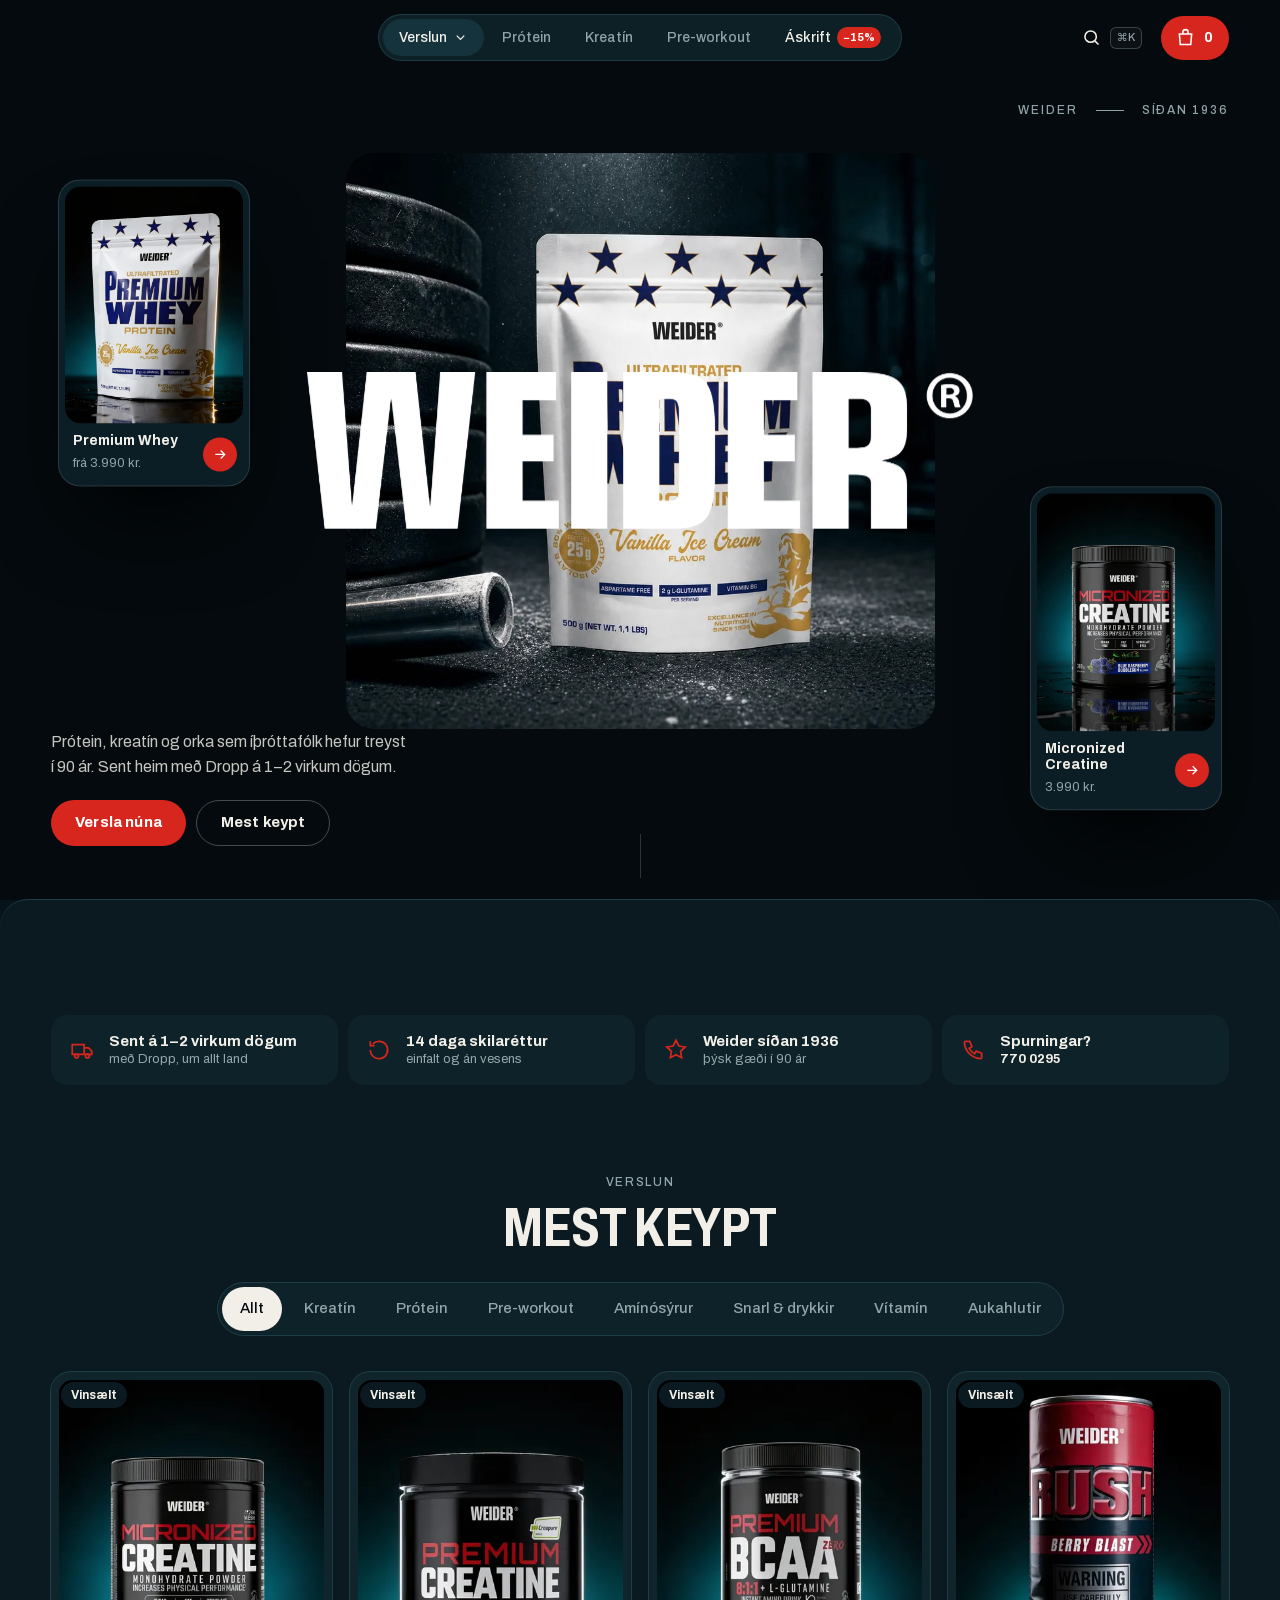
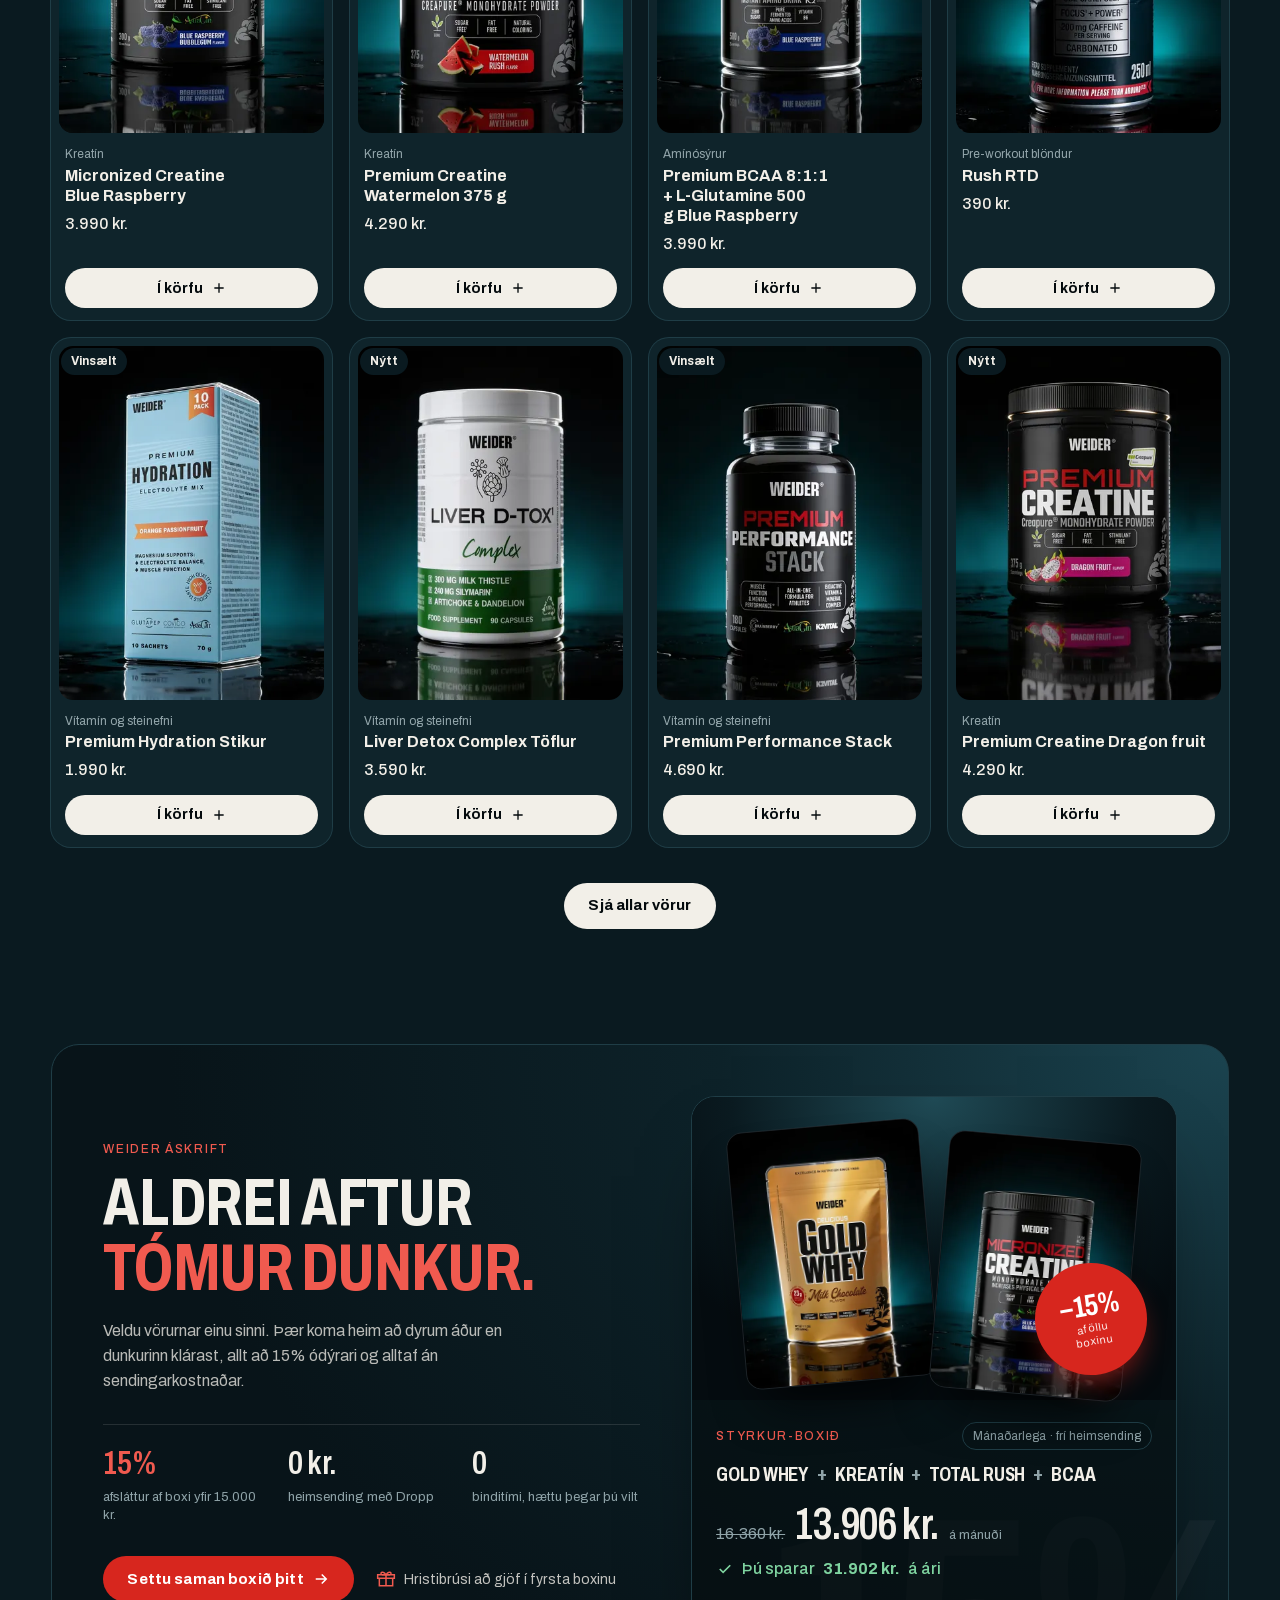
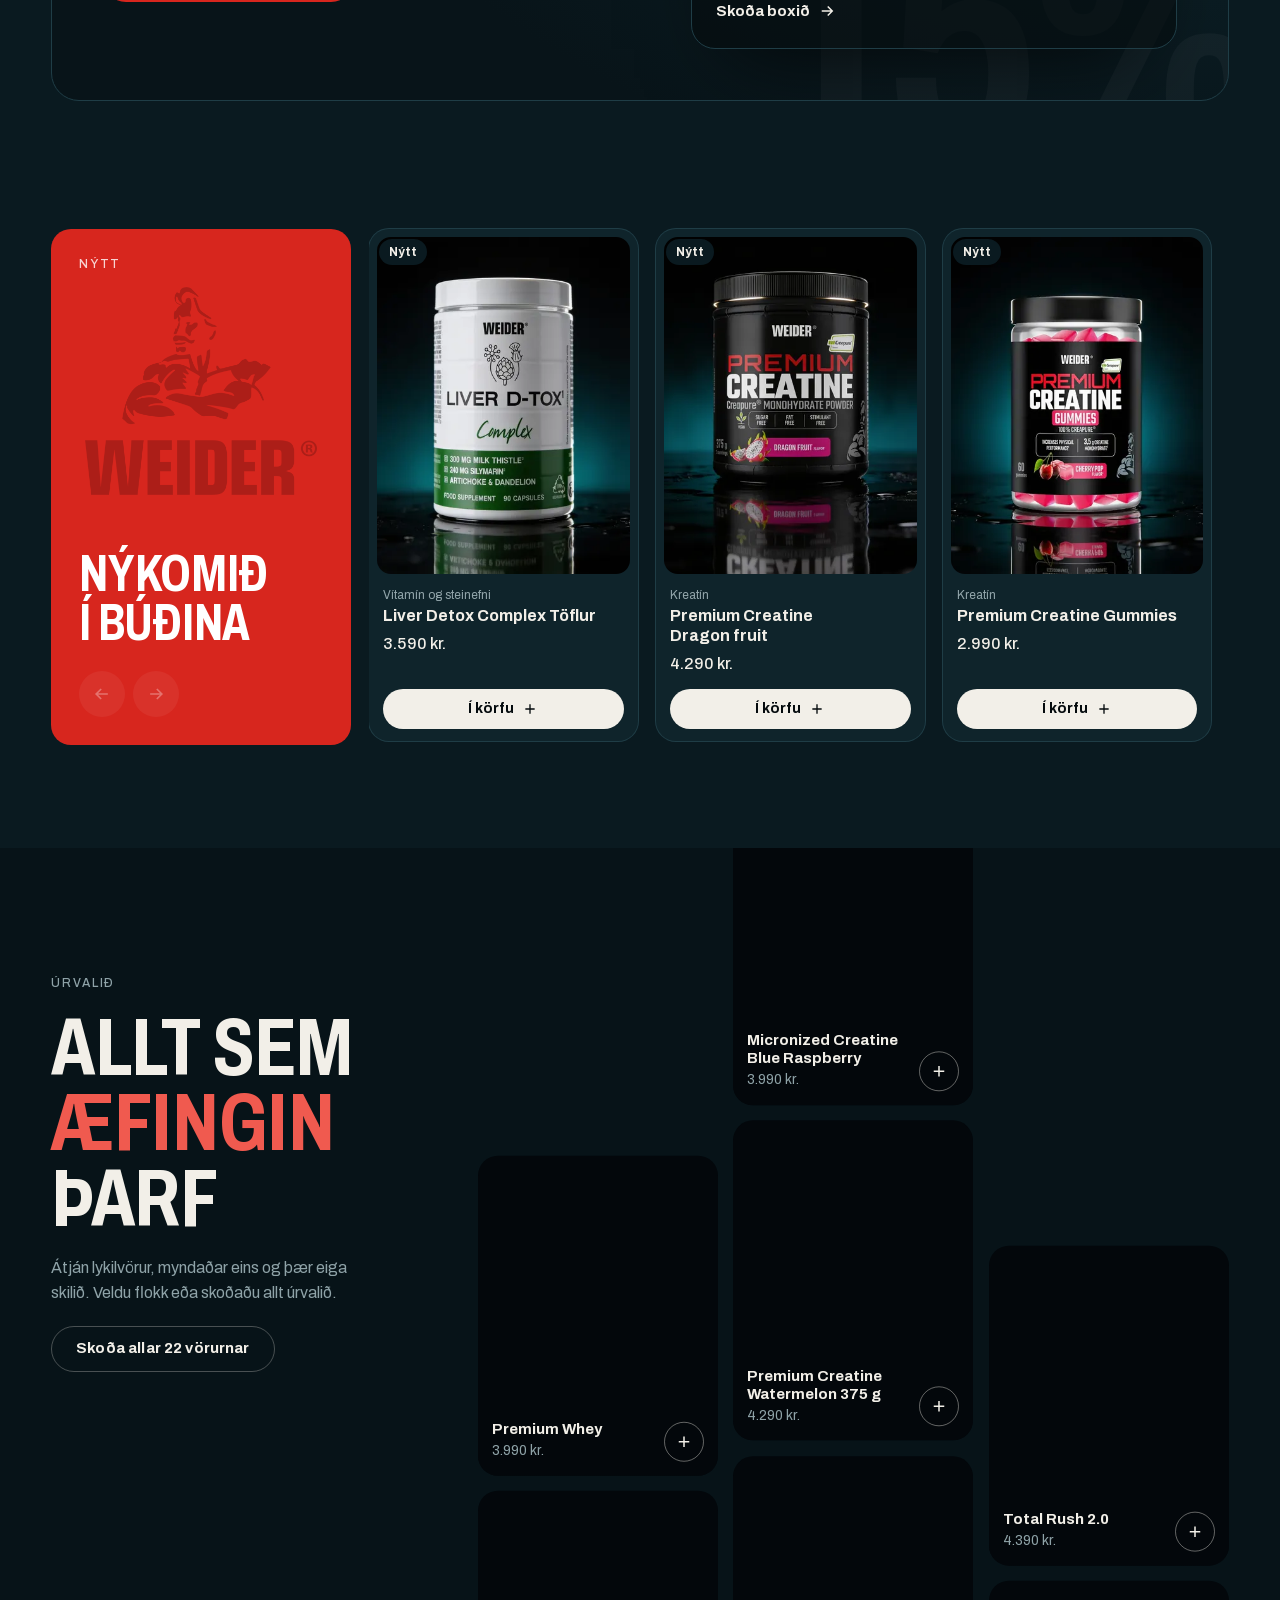
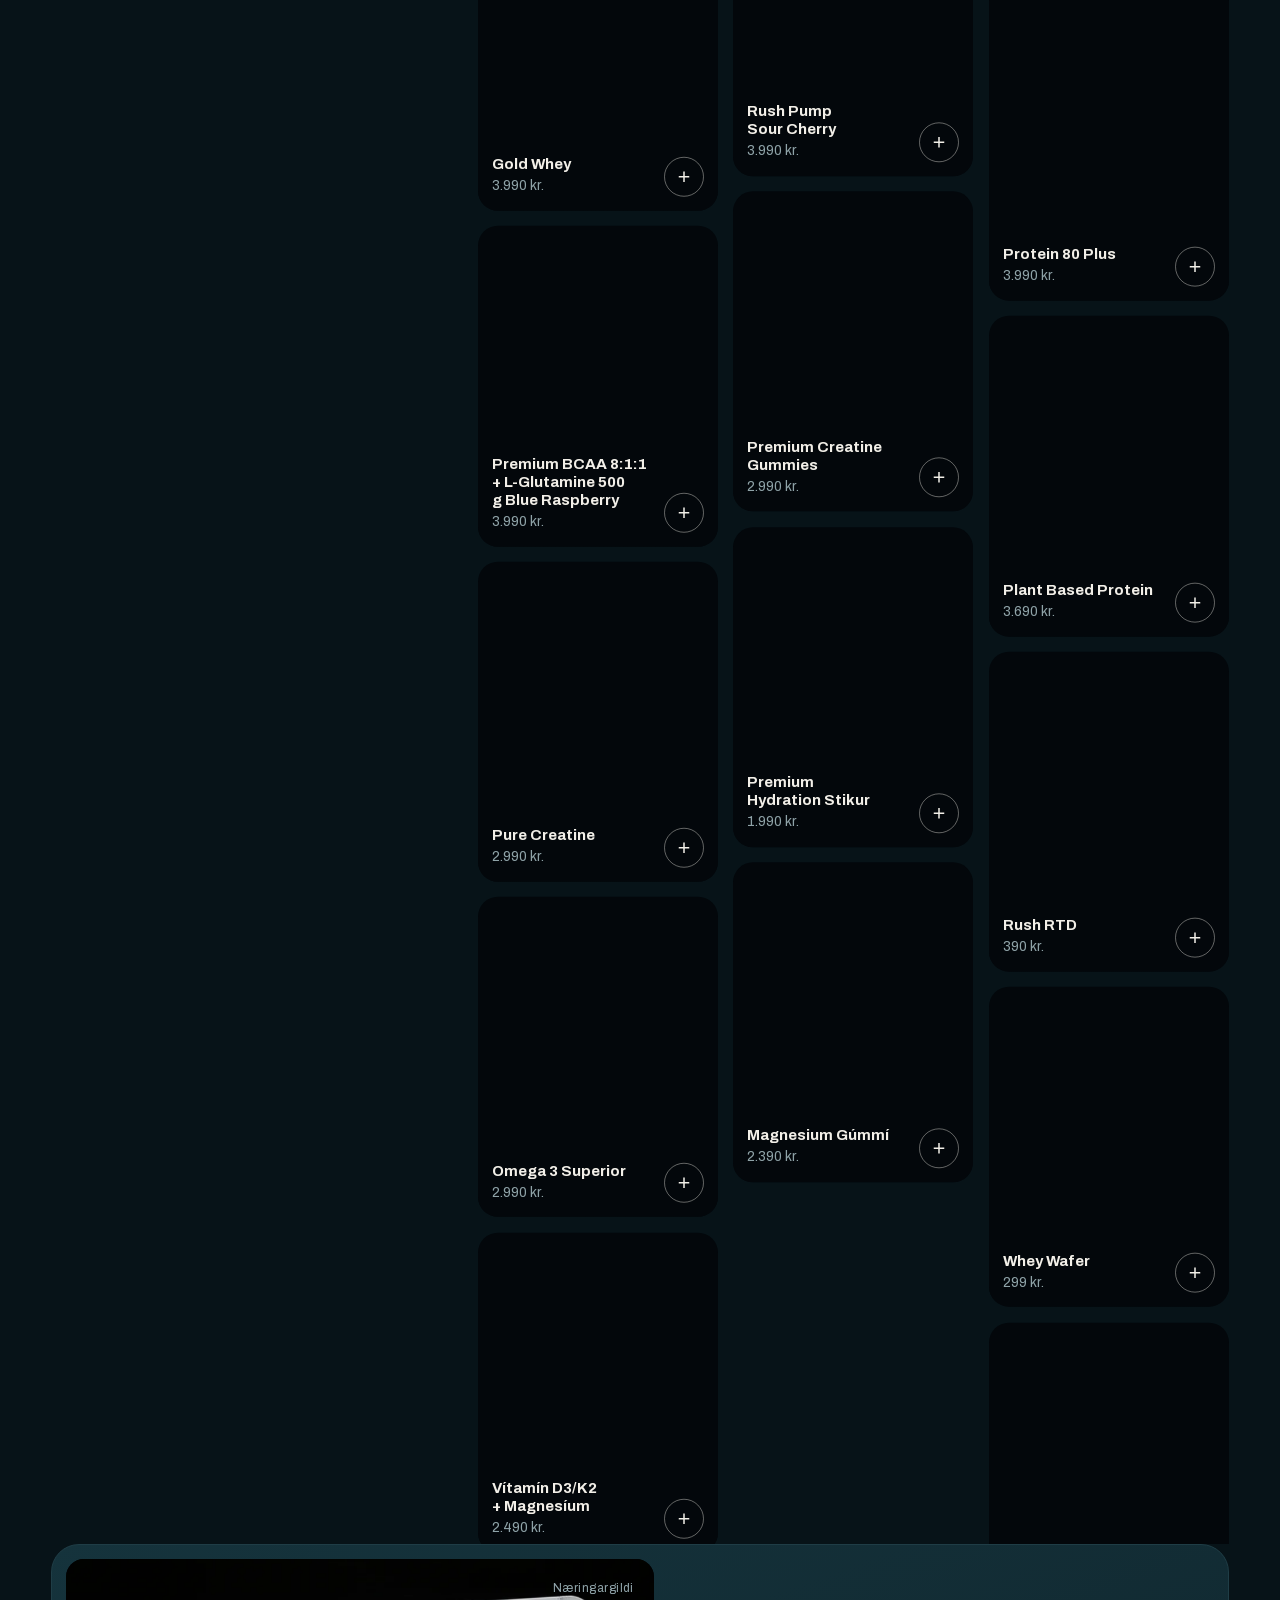
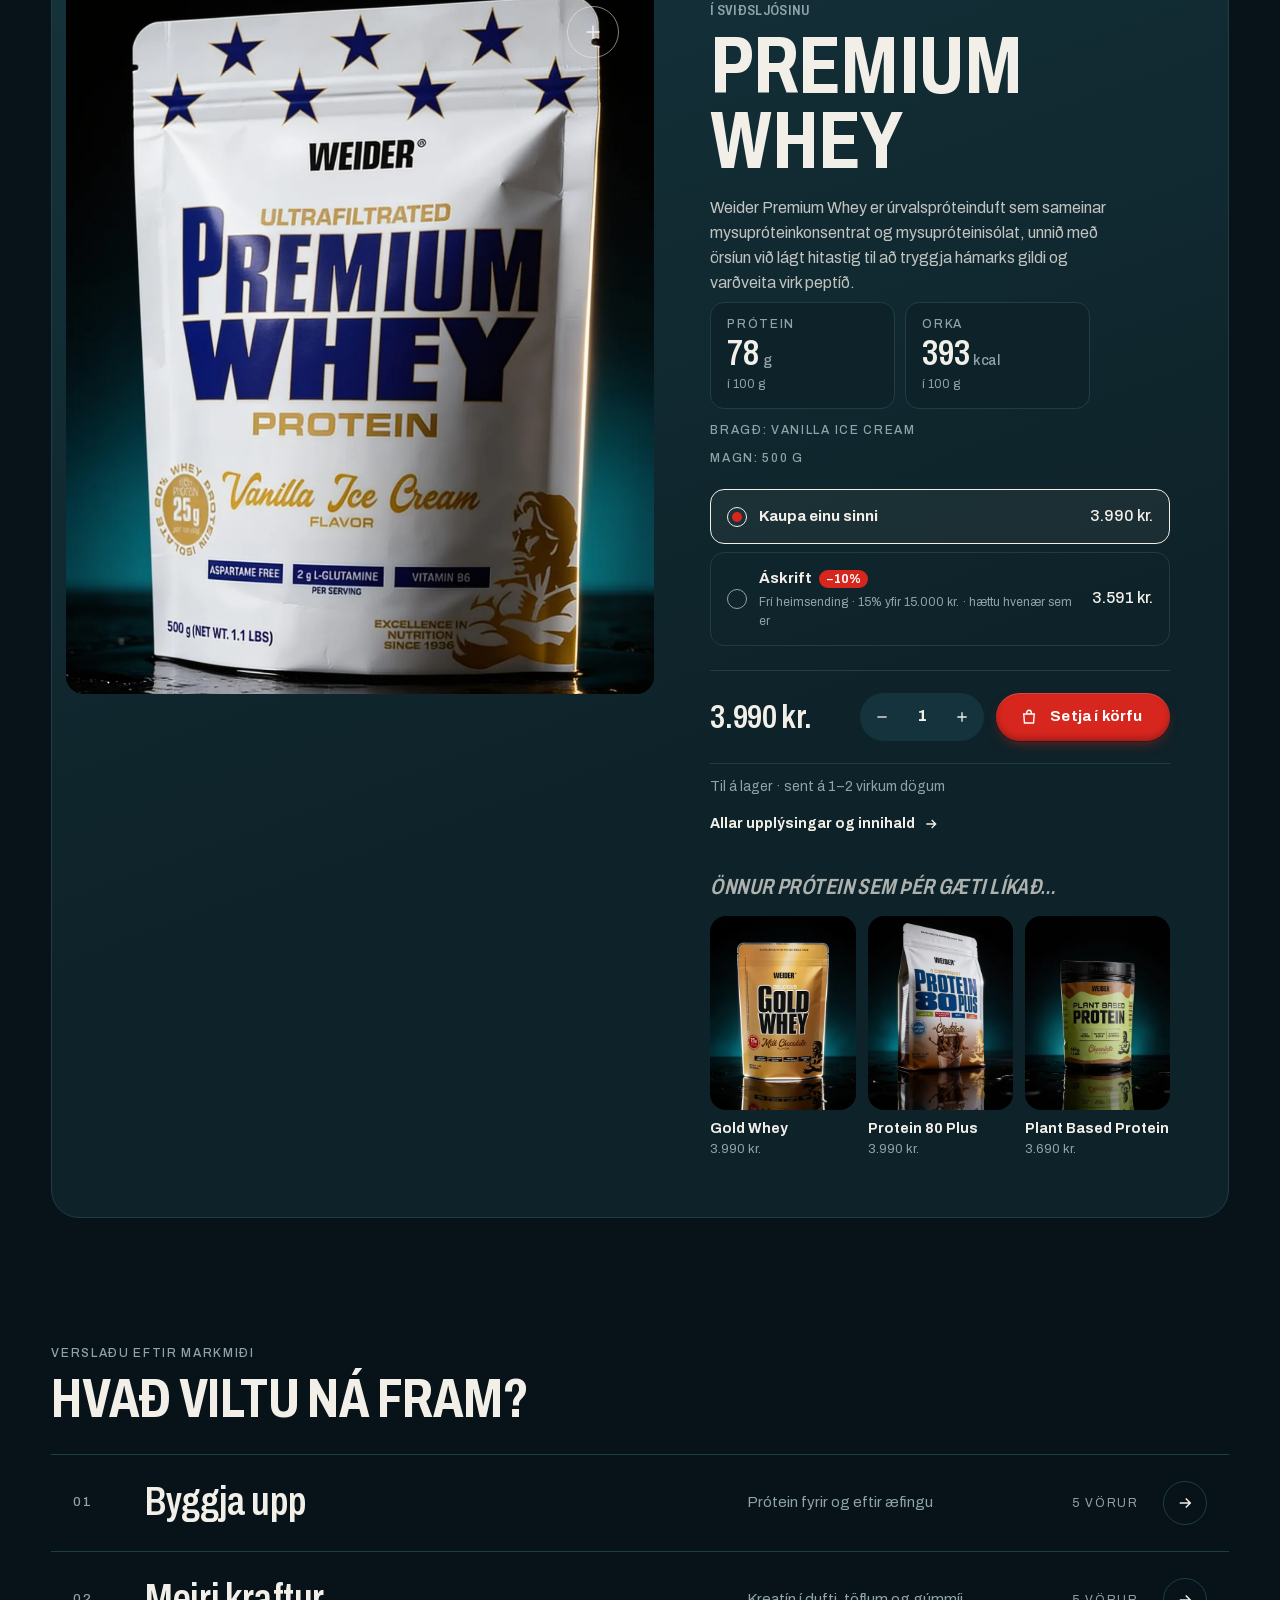
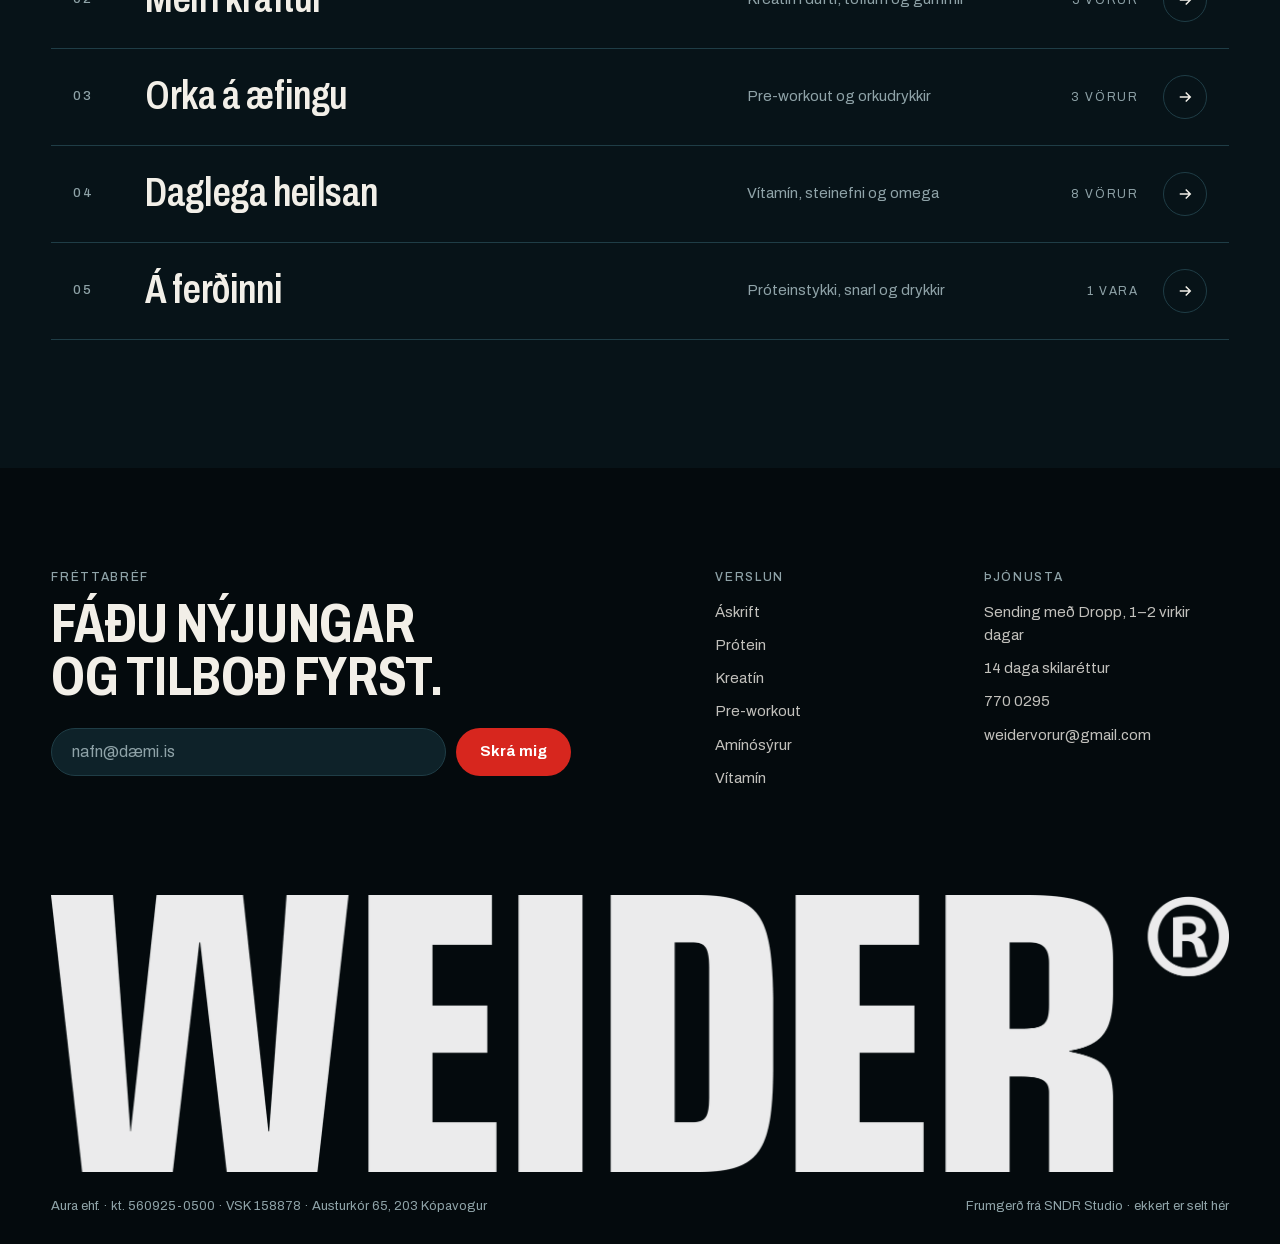
==== commit 4da41fe6: "Deploy b5c0d07 (noindex preview)" ====
--- a/index.html
+++ b/index.html
@@ -8,12 +8,12 @@
 <link rel="icon" href="assets/favicon-32.png" sizes="32x32" type="image/png">
 <link rel="icon" href="assets/favicon-48.png" sizes="48x48" type="image/png">
 <link rel="apple-touch-icon" href="assets/apple-touch-icon.png">
-<link rel="preload" href="assets/fonts/Manrope-Variable.woff2" as="font" type="font/woff2" crossorigin>
-<link rel="preload" href="assets/fonts/CabinetGrotesk-Medium.woff2" as="font" type="font/woff2" crossorigin>
+<link rel="preload" href="assets/fonts/ArchivoDisplay.woff2" as="font" type="font/woff2" crossorigin>
+<link rel="preload" href="assets/fonts/ArchivoText.woff2" as="font" type="font/woff2" crossorigin>
 <script>(function(){var r=document.documentElement;r.classList.add('js');function s(v){if(r.getAttribute('data-input')!==v)r.setAttribute('data-input',v)}addEventListener('pointerdown',function(){s('pointer')},true);addEventListener('keydown',function(e){if(e.key==='Shift'||e.key==='Control'||e.key==='Alt'||e.key==='Meta')return;s('key')},true)})();</script>
-<script src="assets/vendor/focus-guard.js?v=f67763d"></script>
-<link rel="stylesheet" href="assets/vendor/focus-guard.css?v=f67763d">
-<link rel="stylesheet" href="assets/site.css?v=f67763d">
+<script src="assets/vendor/focus-guard.js?v=b5c0d07"></script>
+<link rel="stylesheet" href="assets/vendor/focus-guard.css?v=b5c0d07">
+<link rel="stylesheet" href="assets/site.css?v=b5c0d07">
 
 <link rel="preload" as="image" href="assets/img/hero/lift-1600.webp" imagesrcset="assets/img/hero/lift-900.webp 900w, assets/img/hero/lift-1600.webp 1600w, assets/img/hero/lift-2400.webp 2400w" imagesizes="100vw" media="(min-width: 761px)" fetchpriority="high">
 <link rel="preload" as="image" href="assets/img/hero/whey-900.webp" imagesrcset="assets/img/hero/whey-900.webp 900w, assets/img/hero/whey-1400.webp 1400w" imagesizes="100vw" media="(max-width: 760px)" fetchpriority="high">
@@ -23,7 +23,7 @@
 <body class="home">
 <a class="skip" href="#main">Hoppa í efni</a>
 <header class="hdr" id="hdr">
-  <a class="logo" href="index.html" aria-label="Weider, forsíða"><span class="logo-man" aria-hidden="true"><img src="assets/logo/weider-man.webp?v=f67763d" alt="" width="581" height="533"></span><span class="logo-in"><img src="assets/logo/weider-white.webp?v=f67763d" alt="Weider" width="2400" height="565"></span></a>
+  <a class="logo" href="index.html" aria-label="Weider, forsíða"><span class="logo-man" aria-hidden="true"><img src="assets/logo/weider-man.webp?v=b5c0d07" alt="" width="581" height="533"></span><span class="logo-in"><img src="assets/logo/weider-white.webp?v=b5c0d07" alt="Weider" width="2400" height="565"></span></a>
   <nav class="pills" aria-label="Aðalvalmynd">
     <button class="shop-btn" type="button" aria-expanded="false" aria-controls="mega">Verslun <svg viewBox="0 0 24 24" fill="none" stroke="currentColor" stroke-width="2" aria-hidden="true"><path d="m6 9 6 6 6-6"/></svg></button>
     <a href="vorur.html?c=protein" data-nav="protein">Prótein</a>
@@ -157,7 +157,6 @@
       <div class="spot-l">
         <img class="spot-img" src="assets/img/p/premium-whey-1100.webp" alt="Weider Premium Whey, Vanilla Ice Cream, 500 g" width="1100" height="1467" loading="lazy">
         <a class="spot-more" href="vara.html?h=premium-whey"><span>Næringargildi</span><i aria-hidden="true"><svg viewBox="0 0 24 24" fill="none" stroke="currentColor" stroke-width="1.6"><path d="M12 5v14M5 12h14"/></svg></i></a>
-        <div class="stat"><p><span class="lbl">Prótein</span><strong>78<small>g</small></strong><span class="per">í 100 g</span></p><p><span class="lbl">Orka</span><strong>393<small>kcal</small></strong><span class="per">í 100 g</span></p></div>
       </div>
       <div class="spot-r">
         <div class="spot-top" id="quick"></div>
@@ -193,7 +192,7 @@
       <div><p class="lbl">Þjónusta</p><span>Sending með Dropp, 1–2 virkir dagar</span><span>14 daga skilaréttur</span><a href="tel:+3547700295">770 0295</a><a href="mailto:weidervorur@gmail.com">weidervorur@gmail.com</a></div>
     </nav>
   </div>
-  <img class="ftr-logo" src="assets/logo/weider-white.webp?v=f67763d" alt="" width="2400" height="565" loading="lazy">
+  <img class="ftr-logo" src="assets/logo/weider-white.webp?v=b5c0d07" alt="" width="2400" height="565" loading="lazy">
   <div class="ftr-legal"><span>Aura ehf. · kt. 560925-0500 · VSK 158878 · Austurkór 65, 203 Kópavogur</span><span>Frumgerð frá SNDR Studio · ekkert er selt hér</span></div>
 </footer>
 <div class="scrim" hidden></div>
@@ -202,10 +201,10 @@
   <div class="dr-list"></div>
   <div class="dr-f"><div class="dr-rows"></div><div class="dr-sum"><span>Samtals</span><strong class="dr-total">0 kr.</strong></div><p class="dr-note">Sending reiknast í næsta skrefi.</p><button class="btn red wide dr-go" type="button">Áfram í greiðslu</button><p class="dr-msg" role="status" aria-live="polite"></p></div>
 </aside>
-<script src="assets/vendor/gsap.min.js?v=f67763d" defer></script>
-<script src="assets/vendor/ScrollTrigger.min.js?v=f67763d" defer></script>
-<script src="assets/data.js?v=f67763d" defer></script>
-<script src="assets/site.js?v=f67763d" defer></script>
+<script src="assets/vendor/gsap.min.js?v=b5c0d07" defer></script>
+<script src="assets/vendor/ScrollTrigger.min.js?v=b5c0d07" defer></script>
+<script src="assets/data.js?v=b5c0d07" defer></script>
+<script src="assets/site.js?v=b5c0d07" defer></script>
 
 </body>
 </html>
--- a/assets/site.css
+++ b/assets/site.css
@@ -1,15 +1,15 @@
 /* Weider v3 — tokens from _docs/weider-v3-2026-11-15/design.md */
-/* display face: Manrope (Sindri picked it from 4 options on 15 Nov, after Stardom and Clash Display), variable 200-800 */
-@font-face { font-family: "Manrope"; src: url(fonts/Manrope-Variable.woff2) format("woff2"); font-weight: 200 800; font-display: swap; }
-@font-face { font-family: "Cabinet Grotesk"; src: url(fonts/CabinetGrotesk-Regular.woff2) format("woff2"); font-weight: 400; font-display: swap; }
-@font-face { font-family: "Cabinet Grotesk"; src: url(fonts/CabinetGrotesk-Medium.woff2) format("woff2"); font-weight: 500; font-display: swap; }
-@font-face { font-family: "Cabinet Grotesk"; src: url(fonts/CabinetGrotesk-Bold.woff2) format("woff2"); font-weight: 700; font-display: swap; }
+/* type (18 Nov, Sindri's pick from five systems on the real page): Archivo. Display = condensed (wdth 72) caps for
+   headings, echoing the WEIDER wordmark; text = Archivo at normal width. Both are static-width instances of the
+   variable font with the weight axis kept (300-800), self-hosted, latin subset. */
+@font-face { font-family: "Archivo Display"; src: url(fonts/ArchivoDisplay.woff2) format("woff2"); font-weight: 300 800; font-display: swap; }
+@font-face { font-family: "Archivo"; src: url(fonts/ArchivoText.woff2) format("woff2"); font-weight: 300 800; font-display: swap; }
 
 :root {
   --ground: #071318; --deep: #040A0D; --shot: #03070B; --surface: #0E2229; --raised: #15333C; --line: #1F3D46;
   --ink: #F2EFE8; --mute: #8FA3A8; --panel: #0A1A20; --card: #0F242B; --pink: #F2EFE8; --pmute: #93A6AB;
   --red: #D7261E; --red-t: #F05A4F;
-  --serif: "Manrope", "Cabinet Grotesk", system-ui, sans-serif; --sans: "Cabinet Grotesk", system-ui, -apple-system, sans-serif;
+  --serif: "Archivo Display", "Archivo", system-ui, sans-serif; --sans: "Archivo", system-ui, -apple-system, sans-serif;
   --pad: clamp(16px, 4vw, 56px); --r-card: 20px; --r-frame: 28px;
   --ease: cubic-bezier(.22, 1, .36, 1); --io: cubic-bezier(.76, 0, .24, 1);
   --hdr: 76px;
@@ -202,7 +202,7 @@
 .deal-tile { position: relative; overflow: hidden; border-radius: var(--r-card); background: var(--red); color: #fff; padding: 28px; display: flex; flex-direction: column; justify-content: space-between; min-height: 300px; }
 .deal-tile .lbl { color: rgba(255,255,255,.8); }
 .deal-tile .h2 { font-size: clamp(40px, 4vw, 60px); margin-top: auto; margin-bottom: 24px; }
-.deal-tile::before { content: ""; position: absolute; left: 34px; right: 34px; top: 58px; aspect-ratio: 1390 / 1248; background: rgba(0,0,0,.2); -webkit-mask: url(logo/weider-bust.webp?v=f67763d) no-repeat center / contain; mask: url(logo/weider-bust.webp?v=f67763d) no-repeat center / contain; pointer-events: none; }
+.deal-tile::before { content: ""; position: absolute; left: 34px; right: 34px; top: 58px; aspect-ratio: 1390 / 1248; background: rgba(0,0,0,.2); -webkit-mask: url(logo/weider-bust.webp?v=b5c0d07) no-repeat center / contain; mask: url(logo/weider-bust.webp?v=b5c0d07) no-repeat center / contain; pointer-events: none; }
 @media (max-width: 760px) { .deal-tile::before { left: auto; right: 18px; top: 50%; transform: translateY(-50%); width: 32%; } }
 .deal-arrows { display: flex; gap: 8px; }
 .arr { width: 46px; height: 46px; border-radius: 999px; display: grid; place-items: center; background: rgba(255,255,255,.16); color: #fff; transition: background-color .25s, opacity .25s; }
@@ -1167,3 +1167,18 @@
 @media (prefers-reduced-motion: reduce) { html.js body.home .logo-man img { transform: none; } }
 html.logo-off .logo-man { opacity: 0 !important; transition: opacity .25s; }
 @media (max-width: 760px) { .logo-man { padding-right: 7px; } .logo .logo-man img { height: 30px; } }
+
+/* ============ TYPE: Archivo condensed caps headings (18 Nov) ============ */
+.h1, .h2, .h3, .pre-n, .ax-iv b, .ask-how b, .at-n { font-weight: 700; text-transform: uppercase; letter-spacing: -.005em; }
+.h1 { line-height: .92; } .h2 { line-height: .95; }
+.h1 em, .h2 em { font-style: normal; }
+.pre-p strong, .as-pay strong, .axv-p strong, .at-p strong, .ask-stats strong, .stat strong, .price-l { letter-spacing: -.01em; }
+.kick { font-weight: 600; letter-spacing: .02em; text-transform: uppercase; font-size: 15px; }
+
+/* ============ NUTRITION FACTS (18 Nov): a solid row in the product info, never over the photo ============ */
+.stat, .pdp-m .stat { position: static; inset: auto; z-index: auto; display: grid; grid-template-columns: repeat(2, minmax(0, 1fr)); gap: 10px; max-width: 380px; margin: 6px 0 8px; padding: 0; background: none; border: 0; border-radius: 0; box-shadow: none; -webkit-backdrop-filter: none; backdrop-filter: none; }
+.stat p { padding: 14px 16px; border-radius: 14px; background: var(--surface); border: 1px solid var(--line); gap: 4px; }
+.stat strong { font-size: 36px; line-height: 1; }
+.stat small { font-size: 14px; }
+@media (max-width: 760px) { .stat, .pdp-m .stat { gap: 8px; padding: 0; } .stat strong, .pdp-m .stat strong { font-size: 30px; } .stat p { padding: 12px 14px; } }
+.ax-hero .h1 { max-width: 12ch; } .ask-band .h2 { max-width: 15ch; } /* condensed caps: two lines, not four */
